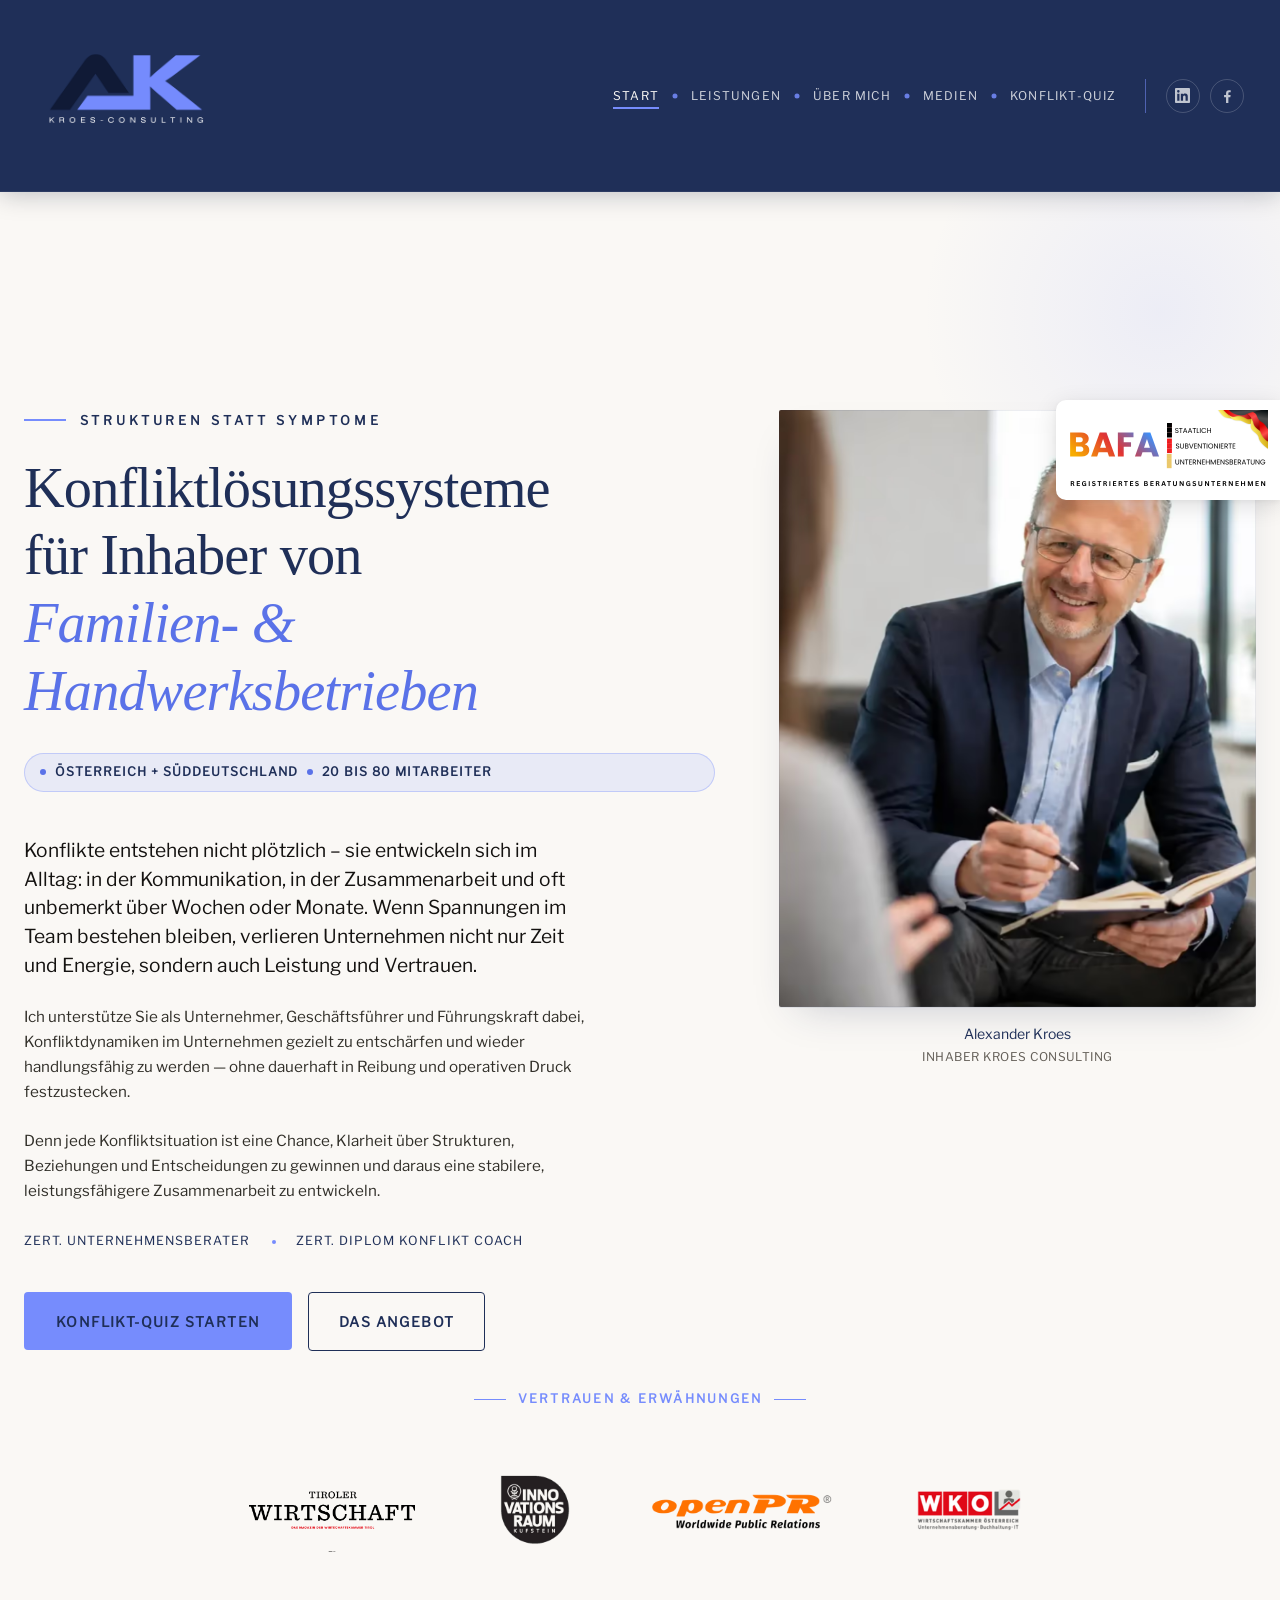
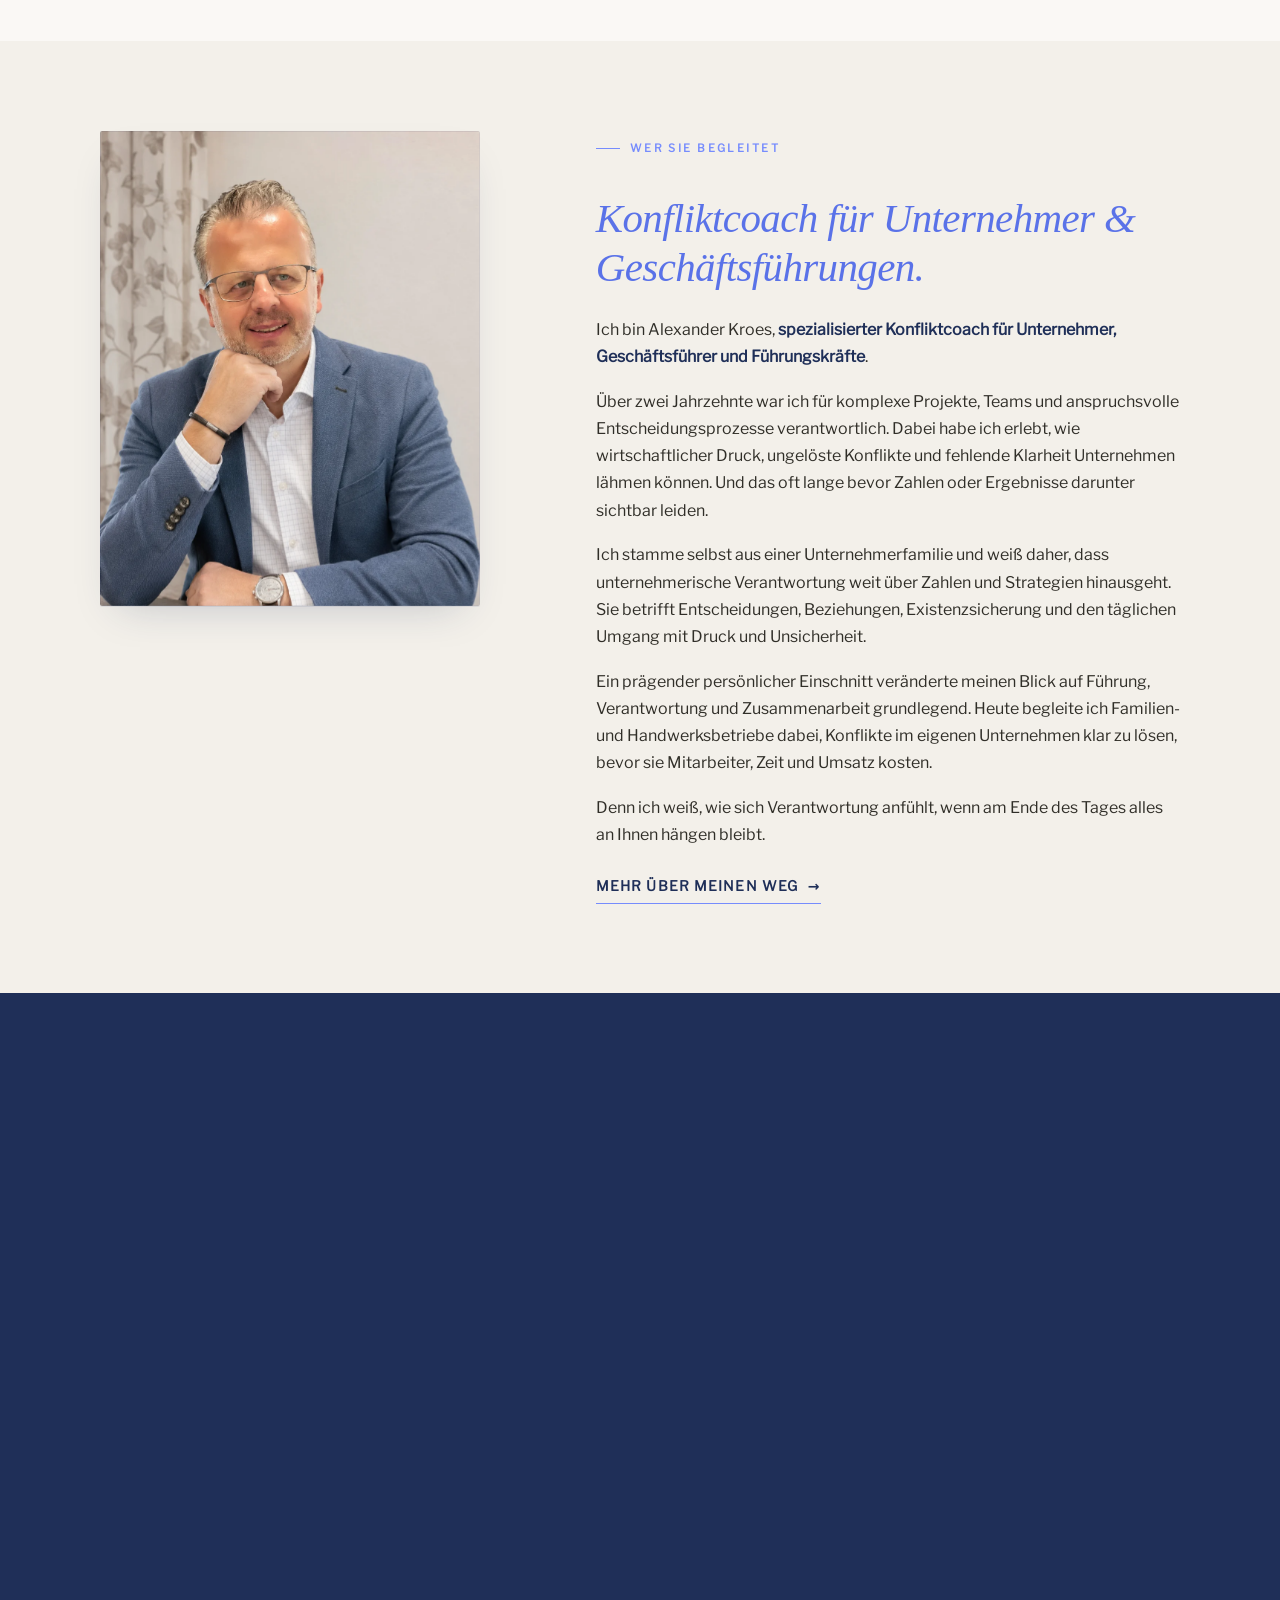
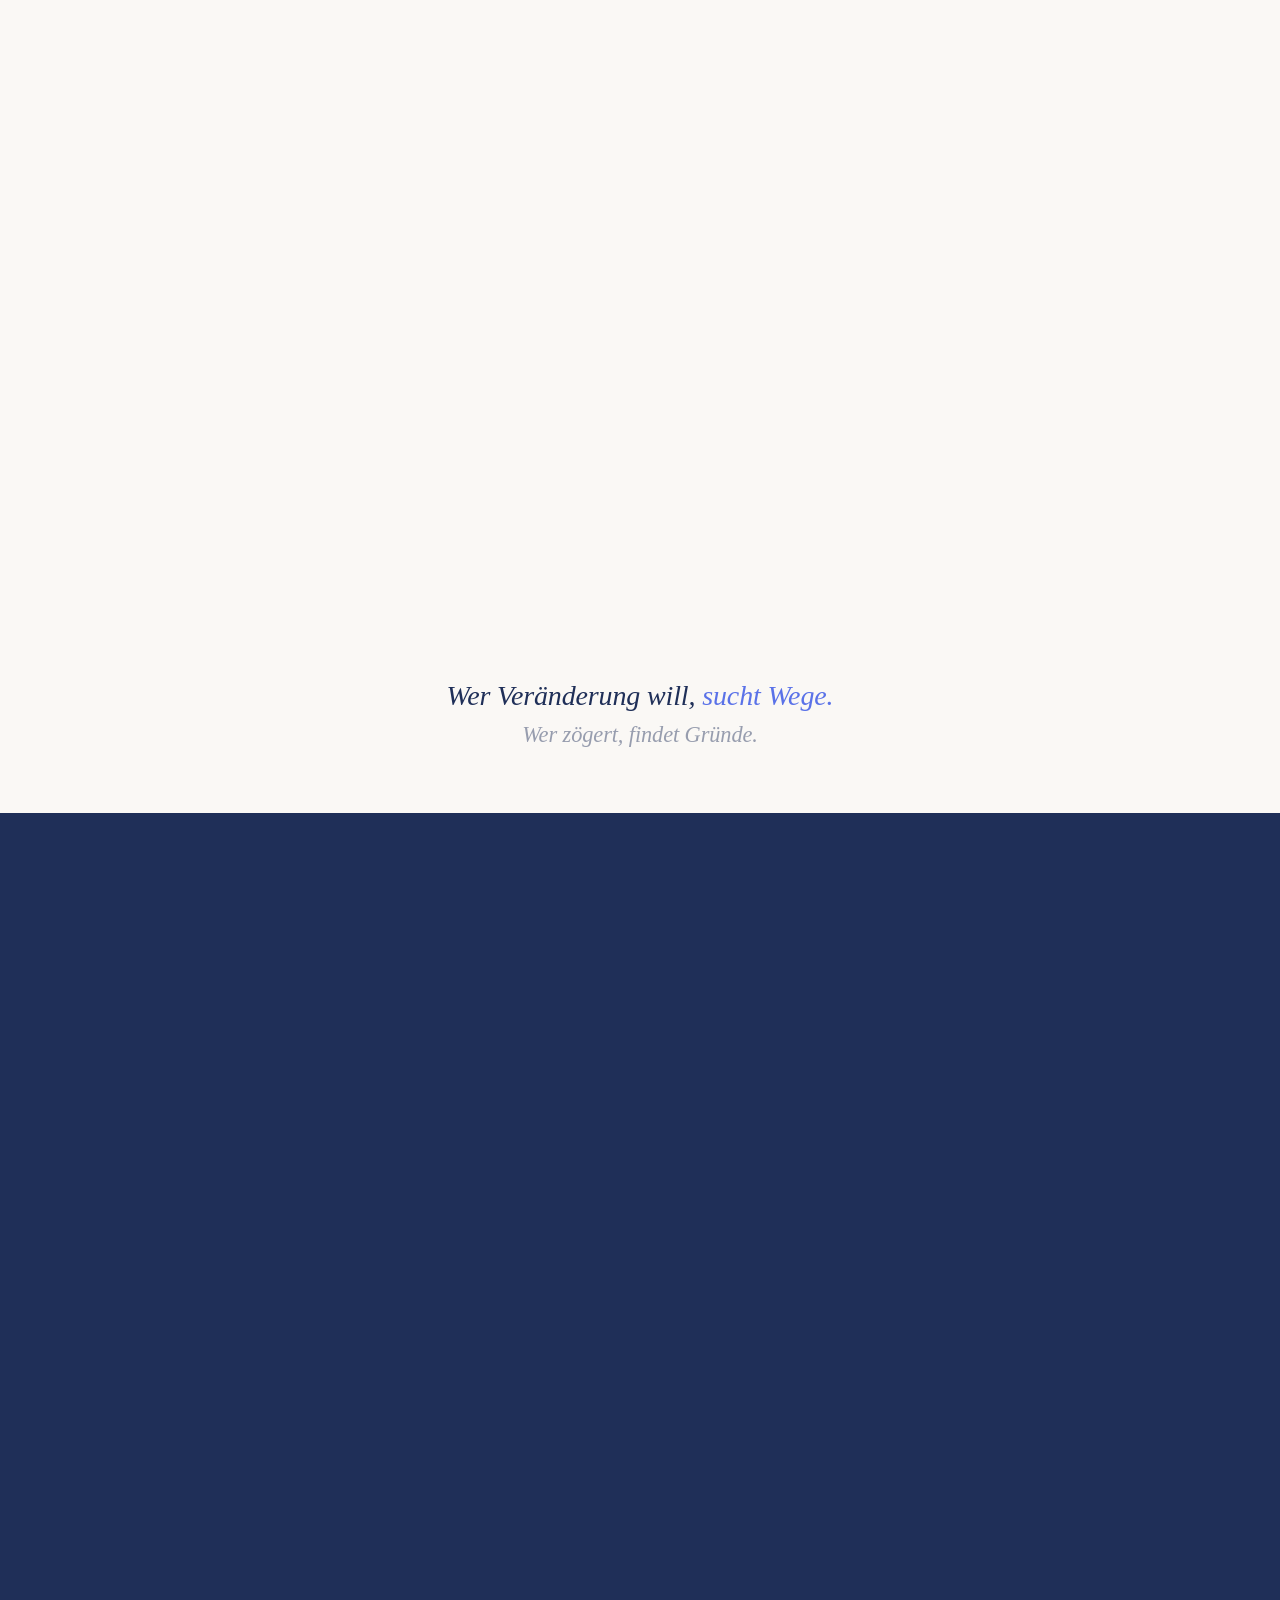
==== index.html @ a5eb5acf "BAFA-Siegel: neues Bild (200x80 Variante 1) ersetzt vorherige Version -- gleiche Abmessungen, daher " ====
<!DOCTYPE html>
<html lang="de-AT">
<head>
  <meta charset="UTF-8">
  <meta name="viewport" content="width=device-width, initial-scale=1.0">
  <title>Kroes Consulting – Konfliktcoaching für Handwerksbetriebe in AT + DE-Süd</title>
  <link rel="preconnect" href="https://static.cloudflareinsights.com" crossorigin>
  <link rel="icon" type="image/svg+xml" href="assets/img/favicon.svg">
  <meta name="description" content="Konflikte im Unternehmen lösen: Coaching für Inhaber von Handwerks- und Familienbetrieben in Österreich und Süddeutschland. Systematisch in 3 Monaten.">
  <!-- Hero-Bild vorab laden (Speed Index / LCP) -->
  <link rel="preload" as="image" href="assets/img/alexander-kroes-konfliktmanagement.avif" type="image/avif" fetchpriority="high">
  <!-- Body-Font vorab laden (verhindert Reflow bei swap) -->
  <link rel="preload" as="font" type="font/woff2" href="fonts/libre-franklin-400.woff2" crossorigin>
  <!-- Critical CSS inline (above-the-fold), Rest deferred -->
  <style>@font-face{font-family:'Libre Franklin';font-style:normal;font-weight:400;font-display:optional;src:url('fonts/libre-franklin-400.woff2') format('woff2')}:root{--navy:#1F2F58;--navy-hover:#273a6e;--navy-light:#2d4484;--navy-deep:#14203e;--navy-dark:#0b1530;--peri:#768CFD;--peri-hover:#8fa0fe;--peri-dark:#5a72e8;--peri-light:#b4c1fe;--warm-50:#faf8f5;--warm-100:#f3f0ea;--warm-200:#e8e3d8;--ink-900:#141210;--ink-800:#201e1a;--ink-700:#302e28;--ink-600:#484540;--ink-500:#645f58;--ink-400:#8a8680;--font-display:'Cormorant Garamond','Georgia',serif;--font-body:'Libre Franklin',system-ui,sans-serif;--w-max:1280px;--ease-out:cubic-bezier(0.16,1,0.3,1);--t-fast:140ms ease;--t-base:270ms ease;--topbar-h:0px}@media (max-width:768px){:root{--topbar-h:0px}}@media (max-width:540px){:root{--topbar-h:0px}}*,*::before,*::after{box-sizing:border-box;margin:0;padding:0}html{scroll-behavior:smooth;-webkit-text-size-adjust:100%;font-size:16px}body{font-family:var(--font-body);font-weight:400;color:var(--ink-700);background:var(--warm-50);line-height:1.65;overflow-x:hidden}img{max-width:100%;display:block;height:auto}a{color:inherit;text-decoration:none}ul{list-style:none}button{cursor:pointer;font-family:inherit;background:none;border:none}.container{width:100%;max-width:var(--w-max);margin-inline:auto;padding-inline:clamp(1.25rem,4vw,2rem)}.topbar{position:fixed;inset-block-start:0;inset-inline:0;z-index:301;height:var(--topbar-h);background:var(--navy-dark);color:rgba(255,255,255,0.72);font-family:var(--font-body);font-size:.78rem;font-weight:500;border-bottom:1px solid rgba(255,255,255,0.06)}.topbar-inner{display:flex;align-items:center;justify-content:space-between;height:100%;gap:1rem}.topbar-left,.topbar-right{display:flex;align-items:center;flex-wrap:nowrap}.topbar-left{gap:.4rem 1.5rem}.topbar-link{display:inline-flex;align-items:center;gap:.45rem;color:rgba(255,255,255,0.72);text-decoration:none;white-space:nowrap}.topbar-link svg{width:14px;height:14px;fill:none;stroke:currentColor;stroke-width:1.7;flex-shrink:0}.topbar-cta{display:inline-flex;align-items:center;gap:.45rem;color:var(--peri);text-decoration:none;font-weight:600;letter-spacing:.04em;white-space:nowrap}.topbar-cta svg{width:14px;height:14px;fill:none;stroke:currentColor;stroke-width:1.8;flex-shrink:0}@media (max-width:768px){.topbar{font-size:.72rem}.topbar-left{gap:.4rem 1rem}}@media (max-width:540px){.topbar-link--email{display:none}.topbar-link svg,.topbar-cta svg{width:13px;height:13px}}@media (max-width:380px){.topbar-cta-label{display:none}}.nav{position:relative;z-index:300;padding-block:1.1rem;background:var(--navy);border-bottom:1px solid rgba(255,255,255,0.06);box-shadow:0 2px 24px rgba(10,18,40,0.25)}.nav .nav-link{color:rgba(255,255,255,0.78)}.nav .nav-toggle span{background:var(--warm-50)}.nav-inner{display:flex;align-items:center;justify-content:space-between;gap:4rem}.nav-logo{margin-inline-end:2rem;display:flex;flex-direction:column;gap:.1rem;line-height:1.1}.nav-logo-img{display:block;height:auto}.nav-end{display:flex;align-items:center;gap:1.75rem}.nav-links{display:flex;align-items:center;gap:2rem}.nav-link{font-family:var(--font-body);font-size:.75rem;font-weight:500;letter-spacing:.1em;text-transform:uppercase;position:relative}.nav-link.active{color:var(--warm-50)}.nav-social{display:flex;align-items:center;gap:.65rem;padding-inline:.25rem;border-inline-start:1px solid rgba(255,255,255,0.12);padding-inline-start:1.25rem}.nav-social a{display:inline-flex;align-items:center;justify-content:center;width:34px;height:34px;border-radius:50%;color:rgba(255,255,255,0.72);border:1px solid rgba(255,255,255,0.18)}.nav-social svg{width:15px;height:15px;fill:currentColor}.nav-toggle{display:none;flex-direction:column;gap:5px;padding:.5rem;cursor:pointer}.nav-toggle span{display:block;width:22px;height:1.5px}@media (max-width:1024px){.nav-links,.nav-social{display:none}.nav-toggle{display:flex}.nav-end{gap:.75rem}}</style>
  <!-- Self-hosted Fonts via assets/css/style.css (DSGVO-konform) -->
  <link rel="preload" href="assets/css/style.min.css?v=21" as="style" onload="this.onload=null;this.rel='stylesheet'">
  <noscript><link rel="stylesheet" href="assets/css/style.min.css?v=21"></noscript>
  <style>
.nav-social{border-inline-start-color:rgba(118,140,253,0.55)}.lb-hero{background:var(--warm-50);padding:clamp(11rem,17vw,16rem) 0 clamp(.75rem,1.5vw,1.5rem);position:relative;overflow:hidden}.lb-hero::before{content:'';position:absolute;top:-120px;right:-120px;width:480px;height:480px;background:radial-gradient(circle,rgba(118,140,253,.1) 0,rgba(118,140,253,0) 70%);pointer-events:none}.lb-hero-grid{display:grid;grid-template-columns:1.45fr 1fr;gap:clamp(2rem,5vw,5rem);align-items:start;max-width:1280px;margin:0 auto;padding:0 1.5rem;position:relative}.lb-content{display:flex;flex-direction:column;gap:1.5rem}.lb-eyebrow{display:inline-flex;align-items:center;gap:.85rem;font-family:var(--font-body);font-size:clamp(.72rem, 1vw, .85rem);font-weight:600;letter-spacing:.3em;text-transform:uppercase;color:var(--navy)}.lb-eyebrow::before{content:'';width:42px;height:2px;background:var(--peri)}.lb-headline{font-family:var(--font-display);font-weight:400;font-size:clamp(2.1rem, 4.4vw, 3.8rem);line-height:1.2;letter-spacing:-.015em;color:var(--navy);margin:0}.lb-headline>span{display:block}.lb-target-pill{display:inline-flex;align-items:center;gap:.55rem;margin:.25rem 0 1.25rem;padding:.5rem .95rem;background:rgba(118,140,253,.13);border:1px solid rgba(118,140,253,.34);border-radius:999px;font-family:var(--font-body);font-size:.78rem;font-weight:600;letter-spacing:.08em;text-transform:uppercase;color:var(--navy)}.lb-target-pill-dot{width:6px;height:6px;border-radius:50%;background:var(--peri-dark);flex-shrink:0}.lb-headline .lb-accent{color:var(--peri-dark);font-style:italic;font-weight:400;position:relative;display:inline-block}.lb-headline .lb-accent::after{content:'';position:absolute;left:0;right:0;bottom:.05em;height:.18em;background:rgba(118,140,253,.28);z-index:-1}.lb-sub{font-family:var(--font-body);font-size:clamp(1.05rem, 1.5vw, 1.3rem);font-weight:400;color:var(--ink-900);margin:0;line-height:1.5;max-width:560px}.lb-lede{font-family:var(--font-body);font-size:clamp(.95rem, 1.05vw, 1.05rem);font-weight:400;color:var(--ink-700,rgba(20,18,16,.78));margin:0;line-height:1.65;max-width:560px}.lb-creds{display:flex;flex-wrap:wrap;gap:.5rem 1.4rem;margin-top:.25rem;font-family:var(--font-body);font-size:.78rem;font-weight:500;color:var(--navy);letter-spacing:.08em;text-transform:uppercase}.lb-creds span{display:inline-flex;align-items:center;gap:.6rem}.lb-creds span+span::before{content:'';width:4px;height:4px;border-radius:50%;background:var(--peri);margin-right:.6rem}.lb-cta-row{display:flex;gap:1rem;flex-wrap:wrap;margin-top:1rem;align-items:center}.lb-btn-primary{background:var(--peri);color:var(--navy);font-family:var(--font-body);font-size:.875rem;font-weight:700;letter-spacing:.1em;text-transform:uppercase;padding:1.1rem 2rem;text-decoration:none;transition:all .2s;display:inline-block;border-radius:4px}.lb-btn-primary:hover{background:#5e76ec;transform:translateY(-2px);box-shadow:0 14px 32px rgba(118,140,253,.35)}.lb-btn-ghost{color:var(--navy);padding:1.05rem 1.85rem;border:1.5px solid var(--navy);font-family:var(--font-body);font-size:.875rem;font-weight:600;letter-spacing:.1em;text-transform:uppercase;text-decoration:none;transition:all .2s;border-radius:4px}.lb-btn-ghost:hover{background:var(--navy);color:#fff}.lb-badge{display:inline-flex;align-items:center;gap:.55rem;font-family:var(--font-body);font-size:.85rem;font-weight:500;color:var(--ink-900);letter-spacing:.01em}.lb-badge strong{font-weight:700;color:var(--navy)}.lb-certs{display:flex;align-items:center;justify-content:flex-start;flex-wrap:wrap;gap:1.75rem;margin-top:1.5rem;padding-top:1.5rem;border-top:1px solid rgba(31,47,88,.12)}.lb-certs img{height:72px;width:auto;object-fit:contain;display:block}.lb-portrait{position:relative;display:flex;flex-direction:column;align-items:center;gap:1rem;width:100%;margin-top:0}.lb-portrait-frame{position:relative;width:100%;max-width:504px;aspect-ratio:504/631;background:var(--warm-100);overflow:hidden;border-radius:2px;box-shadow:0 1px 0 rgba(31,47,88,.08),0 18px 40px -20px rgba(31,47,88,.25);transform:translateZ(0);transition:box-shadow .5s cubic-bezier(.22, 1, .36, 1),transform .5s cubic-bezier(.22, 1, .36, 1);cursor:pointer}.lb-portrait-frame::after{content:"";position:absolute;inset:0;border:1px solid rgba(31,47,88,.08);pointer-events:none;transition:border-color .5s cubic-bezier(.22, 1, .36, 1),inset .5s cubic-bezier(.22, 1, .36, 1)}.lb-portrait-frame img{width:100%;height:100%;object-fit:cover;object-position:center top;display:block;transition:transform .7s cubic-bezier(.22, 1, .36, 1),filter .5s cubic-bezier(.22, 1, .36, 1);will-change:transform}.lb-portrait-frame:hover{transform:translateY(-4px);box-shadow:0 1px 0 rgba(31,47,88,.1),0 28px 55px -22px rgba(31,47,88,.4)}.lb-portrait-frame:hover img{transform:scale(1.04);filter:saturate(1.08) contrast(1.02)}.lb-portrait-frame:hover::after{border-color:rgba(118,140,253,.55);inset:6px}@media (prefers-reduced-motion:reduce){.lb-portrait-frame,.lb-portrait-frame img,.lb-portrait-frame::after{transition:none}.lb-portrait-frame:hover{transform:none}.lb-portrait-frame:hover img{transform:none;filter:none}}.lb-portrait-cap{font-family:var(--font-body);font-size:.875rem;font-weight:500;color:var(--navy);text-align:center;line-height:1.5;margin:0}.lb-portrait-cap span{display:block;font-weight:400;font-size:.75rem;color:var(--ink-500,rgba(20,18,16,.55));letter-spacing:.04em;text-transform:uppercase;margin-top:.25rem}@media (max-width:960px){.lb-hero-grid{grid-template-columns:1fr;gap:2.5rem}.lb-portrait{order:2;margin-top:0}.lb-content{order:1}.lb-portrait-frame{max-width:340px}}@media (max-width:640px){.lb-headline{font-size:clamp(1.85rem, 6.8vw, 2.6rem)}.lb-creds{font-size:.7rem;gap:.4rem 1rem}.lb-press{flex-direction:column;align-items:flex-start;gap:.8rem}.lb-cta-row{flex-direction:column;align-items:stretch}.lb-cta-row a{text-align:center}}.v1-press{background:var(--warm-50);padding:clamp(.75rem,1.5vw,1.5rem) 0 clamp(2.5rem,5vw,4rem);border-bottom:1px solid rgba(31,47,88,.06)}.v1-press-tag{display:flex;align-items:center;justify-content:center;gap:.7rem;font-family:var(--font-body);font-size:.78rem;font-weight:600;letter-spacing:.18em;text-transform:uppercase;color:var(--peri);margin-bottom:clamp(1.5rem,3vw,2.2rem)}.v1-press-tag::after,.v1-press-tag::before{content:'';width:32px;height:1px;background:var(--peri)}.v1-press-grid{display:flex;flex-wrap:wrap;align-items:center;justify-content:center;gap:clamp(2rem,6vw,4.5rem)}.v1-press-grid img{max-height:90px;width:auto;max-width:280px;object-fit:contain;transition:transform .3s ease}.v1-press-grid img[src*=wko]{max-height:130px;max-width:220px}.v1-press-grid img:hover{transform:scale(1.08)}@media (max-width:768px){.v1-press-grid{gap:2rem}.v1-press-grid img{max-height:64px;max-width:180px}.v1-press-grid img[src*=wko]{max-height:92px;max-width:150px}}.v1-bento{content-visibility:auto;contain-intrinsic-size:0 1100px}.v1-bars{content-visibility:auto;contain-intrinsic-size:0 700px}.v1-scenarios{content-visibility:auto;contain-intrinsic-size:0 1100px}.v1-receipt-wrap{content-visibility:auto;contain-intrinsic-size:0 700px}.v1-offer{content-visibility:auto;contain-intrinsic-size:0 900px}.v1-quiz-cta{content-visibility:auto;contain-intrinsic-size:0 750px}.v1-testimonials{content-visibility:auto;contain-intrinsic-size:0 800px}.v1-trust{content-visibility:auto;contain-intrinsic-size:0 800px}.v1-faq{content-visibility:auto;contain-intrinsic-size:0 950px}.v1-insurance{content-visibility:auto;contain-intrinsic-size:0 350px}.footer{content-visibility:auto;contain-intrinsic-size:0 600px}.v1-bio{background:var(--warm-100);padding:clamp(4rem,7vw,6rem) 0}.v1-bio-grid{display:grid;grid-template-columns:0.85fr 1.15fr;gap:clamp(2rem,5vw,4.5rem);align-items:start;max-width:1080px;margin:0 auto}.v1-bio-photo{width:100%;display:flex;justify-content:flex-start}.v1-bio-frame{position:relative;width:100%;max-width:380px;aspect-ratio:4/5;background:var(--warm-50);border-radius:2px;overflow:hidden;box-shadow:0 1px 0 rgba(31,47,88,.08),0 18px 40px -20px rgba(31,47,88,.25);transform:translateZ(0);transition:box-shadow .5s cubic-bezier(.22,1,.36,1),transform .5s cubic-bezier(.22,1,.36,1);cursor:pointer}.v1-bio-frame::after{content:"";position:absolute;inset:0;border:1px solid rgba(31,47,88,.08);pointer-events:none;transition:border-color .5s cubic-bezier(.22,1,.36,1),inset .5s cubic-bezier(.22,1,.36,1)}.v1-bio-frame img{width:100%;height:100%;object-fit:cover;object-position:center top;display:block;transition:transform .7s cubic-bezier(.22,1,.36,1),filter .5s cubic-bezier(.22,1,.36,1);will-change:transform}.v1-bio-frame:hover{transform:translateY(-4px);box-shadow:0 1px 0 rgba(31,47,88,.1),0 28px 55px -22px rgba(31,47,88,.4)}.v1-bio-frame:hover img{transform:scale(1.04);filter:saturate(1.08) contrast(1.02)}.v1-bio-frame:hover::after{border-color:rgba(118,140,253,.55);inset:6px}.v1-bio-h2{font-family:var(--font-display);font-weight:400;font-size:clamp(1.75rem,3.2vw,2.6rem);line-height:1.2;letter-spacing:-.015em;color:var(--navy);margin:1rem 0 1.5rem}.v1-bio-h2 em{font-style:italic;color:var(--peri-dark,#5a72e8)}.v1-bio-text p{font-family:var(--font-body);font-size:clamp(1rem,1.2vw,1.1rem);line-height:1.7;color:var(--ink-700);margin:0 0 1.1rem;max-width:60ch}.v1-bio-text p strong{color:var(--navy);font-weight:600}.v1-bio-link{display:inline-flex;align-items:center;gap:.6rem;margin-top:.5rem;font-family:var(--font-body);font-size:.875rem;font-weight:600;letter-spacing:.08em;text-transform:uppercase;color:var(--navy);text-decoration:none;border-bottom:1.5px solid var(--peri);padding-bottom:.35rem;transition:color .2s ease,border-color .2s ease}.v1-bio-link span{transition:transform .2s ease}.v1-bio-link:hover{color:var(--peri-dark,#5a72e8);border-color:var(--peri-dark,#5a72e8)}.v1-bio-link:hover span{transform:translateX(4px)}@media (max-width:900px){.v1-bio-grid{grid-template-columns:1fr;gap:2rem}.v1-bio-photo{justify-content:center}.v1-bio-frame{max-width:300px}.v1-bio-h2{margin-top:0;text-align:center}.v1-bio-text .section-tag-v2{justify-content:center}.v1-bio-text p{margin-left:auto;margin-right:auto}.v1-bio-link{margin-left:auto;margin-right:auto;display:flex;width:fit-content}}@media (max-width:600px){.v1-bio{padding:clamp(2.5rem,6vw,4rem) 0}.v1-bio-frame{max-width:240px}.v1-bio-h2{font-size:clamp(1.55rem,6vw,2rem)}}@media (prefers-reduced-motion:reduce){.v1-bio-frame,.v1-bio-frame img,.v1-bio-frame::after,.v1-bio-link,.v1-bio-link span{transition:none}.v1-bio-frame:hover{transform:none}.v1-bio-frame:hover img{transform:none;filter:none}.v1-bio-link:hover span{transform:none}}  </style>
</head>
<body>

  <nav class="nav" id="nav" aria-label="Hauptnavigation">
    <div class="container nav-inner">
      <a href="index.html" class="nav-logo nav-logo-mark"><img src="assets/img/logo.png" alt="Kroes Consulting" class="nav-logo-img" width="800" height="600" decoding="async"></a>
      <div class="nav-end">
        <ul class="nav-links" role="list">
          <li><a href="index.html" class="nav-link active">Start</a></li>
          <li><a href="leistungen.html" class="nav-link">Leistungen</a></li>
          <li><a href="ueber-uns.html" class="nav-link">Über mich</a></li>
          <li><a href="medien.html" class="nav-link">Medien</a></li>
          <li><a href="quiz.html" class="nav-link">Konflikt-Quiz</a></li>
        </ul>

        <div class="nav-social" aria-label="Social Media">
          <a href="https://www.linkedin.com/in/kroesconsulting/" target="_blank" rel="noopener" aria-label="Kroes Consulting auf LinkedIn">
            <svg viewBox="0 0 24 24" aria-hidden="true"><path d="M20.45 20.45h-3.56v-5.57c0-1.33-.03-3.04-1.85-3.04-1.86 0-2.14 1.45-2.14 2.95v5.66H9.34V9h3.42v1.56h.05c.48-.9 1.64-1.85 3.37-1.85 3.6 0 4.27 2.37 4.27 5.45v6.29zM5.34 7.43a2.07 2.07 0 1 1 0-4.14 2.07 2.07 0 0 1 0 4.14zM7.12 20.45H3.56V9h3.56v11.45zM22.22 0H1.77C.79 0 0 .77 0 1.72v20.56C0 23.23.79 24 1.77 24h20.45c.98 0 1.78-.77 1.78-1.72V1.72C24 .77 23.2 0 22.22 0z"/></svg>
          </a>
          <a href="https://www.facebook.com/kroesconsulting/" target="_blank" rel="noopener" aria-label="Kroes Consulting auf Facebook">
            <svg viewBox="0 0 24 24" aria-hidden="true"><path d="M13.4 23.91v-9.29h3.12l.47-3.62H13.4V8.69c0-1.05.29-1.76 1.79-1.76h1.91V3.69c-.33-.04-1.47-.14-2.79-.14-2.76 0-4.65 1.69-4.65 4.78V11H6.54v3.62h3.11v9.29h3.76z"/></svg>
          </a>
        </div>
      </div>
      <button class="nav-toggle" id="navToggle" aria-label="Menü öffnen" aria-expanded="false"><span></span><span></span><span></span></button>
    </div>
  </nav>

  <!-- Mobile Menü -->
  <div class="mobile-menu" id="mobileMenu" aria-hidden="true" role="dialog" aria-label="Mobilnavigation">
    <a href="index.html">Start</a>
    <a href="leistungen.html">Leistungen</a>
    <a href="ueber-uns.html">Über mich</a>
    <a href="medien.html">Medien</a>
    <a href="quiz.html">Konflikt-Quiz</a>
    <a href="kontakt.html" class="accent">Kontakt</a>
    <div class="mobile-menu-social" aria-label="Social Media">
      <a href="https://www.linkedin.com/in/kroesconsulting/" target="_blank" rel="noopener" aria-label="LinkedIn">
        <svg viewBox="0 0 24 24" aria-hidden="true"><path d="M20.45 20.45h-3.56v-5.57c0-1.33-.03-3.04-1.85-3.04-1.86 0-2.14 1.45-2.14 2.95v5.66H9.34V9h3.42v1.56h.05c.48-.9 1.64-1.85 3.37-1.85 3.6 0 4.27 2.37 4.27 5.45v6.29zM5.34 7.43a2.07 2.07 0 1 1 0-4.14 2.07 2.07 0 0 1 0 4.14zM7.12 20.45H3.56V9h3.56v11.45zM22.22 0H1.77C.79 0 0 .77 0 1.72v20.56C0 23.23.79 24 1.77 24h20.45c.98 0 1.78-.77 1.78-1.72V1.72C24 .77 23.2 0 22.22 0z"/></svg>
      </a>
      <a href="https://www.facebook.com/kroesconsulting/" target="_blank" rel="noopener" aria-label="Facebook">
        <svg viewBox="0 0 24 24" aria-hidden="true"><path d="M13.4 23.91v-9.29h3.12l.47-3.62H13.4V8.69c0-1.05.29-1.76 1.79-1.76h1.91V3.69c-.33-.04-1.47-.14-2.79-.14-2.76 0-4.65 1.69-4.65 4.78V11H6.54v3.62h3.11v9.29h3.76z"/></svg>
      </a>
    </div>
    <p class="mobile-menu-footer">Kroes Consulting · Tirol · Österreich</p>
  </div>

  <main>

    <!-- HERO: Editorial-Style -->
    <section class="lb-hero">
      <div class="lb-hero-grid">
        <!-- LEFT: Content -->
        <div class="lb-content">
          <div class="lb-eyebrow">Strukturen statt Symptome</div>
          <h1 class="lb-headline">
            <span class="lb-row1">Konfliktlösungssysteme</span>
            <span class="lb-row2">für Inhaber von</span>
            <span class="lb-row3"><span class="lb-accent">Familien- &amp; Handwerksbetrieben</span></span>
          </h1>
          <div class="lb-target-pill">
            <span class="lb-target-pill-dot" aria-hidden="true"></span><span>Österreich + Süddeutschland</span><span class="lb-target-pill-dot" aria-hidden="true"></span><span>20 bis 80 Mitarbeiter</span>
          </div>
          <p class="lb-sub">Konflikte entstehen nicht plötzlich – sie entwickeln sich im Alltag: in der Kommunikation, in der Zusammenarbeit und oft unbemerkt über Wochen oder Monate. Wenn Spannungen im Team bestehen bleiben, verlieren Unternehmen nicht nur Zeit und Energie, sondern auch Leistung und Vertrauen.</p>
          <p class="lb-lede">Ich unterstütze Sie als Unternehmer, Geschäftsführer und Führungskraft dabei, Konfliktdynamiken im Unternehmen gezielt zu entschärfen und wieder handlungsfähig zu werden — ohne dauerhaft in Reibung und operativen Druck festzustecken.</p>
          <p class="lb-lede">Denn jede Konfliktsituation ist eine Chance, Klarheit über Strukturen, Beziehungen und Entscheidungen zu gewinnen und daraus eine stabilere, leistungsfähigere Zusammenarbeit zu entwickeln.</p>
          <div class="lb-creds">
            <span>Zert. Unternehmensberater</span>
            <span>Zert. Diplom Konflikt Coach</span>
          </div>
          <div class="lb-cta-row">
            <a href="quiz.html" class="lb-btn-primary">Konflikt-Quiz starten</a>
            <a href="#angebot" class="lb-btn-ghost">Das Angebot</a>
          </div>
        </div>
        <!-- RIGHT: Portrait -->
        <div class="lb-portrait">
          <div class="lb-portrait-frame">
            <picture>
              <source srcset="assets/img/alexander-kroes-konfliktmanagement.avif" type="image/avif">
              <img src="assets/img/alexander-kroes-konfliktmanagement.webp" alt="Alexander Kroes — Kroes Consulting" loading="eager" fetchpriority="high" decoding="async" width="1080" height="864">
            </picture>
          </div>
          <p class="lb-portrait-cap">Alexander Kroes<br><span>Inhaber Kroes Consulting</span></p>
        </div>
      </div>
    </section>

    <!-- VERTRAUEN & ERWÄHNUNGEN — Press-Logos -->
    <section class="v1-press" aria-label="Vertrauen &amp; Erwähnungen">
      <div class="container">
        <div class="v1-press-tag">Vertrauen &amp; Erwähnungen</div>
        <div class="v1-press-grid">
          <img src="assets/img/tiroler%20wirtschaftswoche.png" alt="Tiroler Wirtschaftswoche" loading="lazy" width="1200" height="630" decoding="async">
          <img src="assets/img/Innovationsraum.webp" alt="Innovationsraum" loading="lazy" width="500" height="500" decoding="async">
          <img src="assets/img/openpr.png" alt="openPR" loading="lazy" width="1024" height="512" decoding="async">
          <img src="assets/img/wko.png" alt="WKO – Wirtschaftskammer Österreich" loading="lazy" width="180" height="180" decoding="async">
        </div>
      </div>
    </section>

    <!-- BENTO TYPISCHE KONFLIKTE -->
    <section class="v1-bento" id="problem">
      <div class="container">
        <div class="v1-bento-head">
          <div class="section-tag-v2"><span class="section-tag-v2-line"></span>Typische Konflikte</div>
          <h2 class="v1-bento-h2">Sechs typische <em>Mitarbeiterkonflikte</em> — täglich, teuer, lösbar.</h2>
        </div>
        <div class="v1-bento-grid">
          <div class="v1-bento-card big">
            <div class="v1-bento-num">01</div>
            <div>
              <h3>Probleme zwischen Chef und Mitarbeiter</h3>
              <p>Der häufigste Konflikt — und der teuerste. Ungeklärte Erwartungen, fehlende Anerkennung, harte Töne. Folge: stille Kündigung, Quiet Quitting, Fluktuation.</p>
            </div>
          </div>
          <div class="v1-bento-card peri">
            <div class="v1-bento-num">02</div>
            <div>
              <h3>Generationenkonflikte im Betrieb</h3>
              <p>Alter Meister, junge Lehrlinge.</p>
            </div>
          </div>
          <div class="v1-bento-card">
            <div class="v1-bento-num">03</div>
            <div>
              <h3>Probleme zwischen Mitarbeitern</h3>
              <p>Wer entscheidet was?</p>
            </div>
          </div>
          <div class="v1-bento-card">
            <div class="v1-bento-num">04</div>
            <div>
              <h3>Mitarbeiter reden nicht miteinander</h3>
              <p>Halbe Sätze, ganze Schäden.</p>
            </div>
          </div>
          <div class="v1-bento-card">
            <div class="v1-bento-num">05</div>
            <div>
              <h3>Schlechte Stimmung im Betrieb</h3>
              <p>Tempo vs. Qualität.</p>
            </div>
          </div>
          <div class="v1-bento-card peri">
            <div class="v1-bento-num">06</div>
            <div>
              <h3>Teamprobleme im Familienbetrieb</h3>
              <p>Nachfolge & Geschwister.</p>
            </div>
          </div>
        </div>
      </div>
    </section>

    <!-- BAR CHART REALE AUSWIRKUNGEN -->
    <section class="v1-bars">
      <div class="container">
        <div class="v1-bars-grid">
          <div class="v1-bars-list">
            <div class="v1-bar" style="--w: 40%">
              <div class="v1-bar-row">
                <div class="v1-bar-label">Führungszeit für Konflikte</div>
                <div class="v1-bar-track"><div class="v1-bar-fill"></div></div>
                <div class="v1-bar-val">30–50 %</div>
              </div>
              <div class="v1-bar-src">KPMG-Konfliktkostenstudie: Führungskräfte verbringen 30–50 % ihrer Arbeitszeit mit Konfliktbearbeitung statt Wertschöpfung.</div>
            </div>
            <div class="v1-bar" style="--w: 5%">
              <div class="v1-bar-row">
                <div class="v1-bar-label">Verlorene Arbeitszeit pro MA</div>
                <div class="v1-bar-track"><div class="v1-bar-fill"></div></div>
                <div class="v1-bar-val">2,1 Std/Wo</div>
              </div>
              <div class="v1-bar-src">CPP Global Human Capital Report: Mitarbeiter verlieren im Schnitt 2,1 Stunden pro Woche durch Konflikte am Arbeitsplatz.</div>
            </div>
            <div class="v1-bar" style="--w: 18%">
              <div class="v1-bar-row">
                <div class="v1-bar-label">Innerlich gekündigte MA</div>
                <div class="v1-bar-track"><div class="v1-bar-fill"></div></div>
                <div class="v1-bar-val">18 %</div>
              </div>
              <div class="v1-bar-src">Gallup Engagement Index Deutschland: rund 18 % der Mitarbeiter haben innerlich gekündigt — keine Eigeninitiative, keine Verantwortung.</div>
            </div>
            <div class="v1-bar" style="--w: 70%">
              <div class="v1-bar-row">
                <div class="v1-bar-label">Engagement hängt an Führung</div>
                <div class="v1-bar-track"><div class="v1-bar-fill"></div></div>
                <div class="v1-bar-val">70 %</div>
              </div>
              <div class="v1-bar-src">Gallup „It's the Manager": 70 % der Varianz in Mitarbeiter-Engagement gehen direkt auf die Führungskraft zurück.</div>
            </div>
            <div class="v1-bar" style="--w: 37%">
              <div class="v1-bar-row">
                <div class="v1-bar-label">Verlorene Meeting-Zeit</div>
                <div class="v1-bar-track"><div class="v1-bar-fill"></div></div>
                <div class="v1-bar-val">37 %</div>
              </div>
              <div class="v1-bar-src">Doodle State of Meetings Report: 37 % der Meeting-Zeit gehen für unnötige oder schlecht vorbereitete Termine verloren.</div>
            </div>
          </div>
          <div class="v1-bars-text">
            <div class="section-tag-v2"><span class="section-tag-v2-line"></span>Reale Auswirkungen</div>
            <h2 class="v1-bars-h2">Was <em>Mitarbeiterkonflikte</em> Ihr Unternehmen wirklich kosten.</h2>
            <p class="v1-bars-sub">Konflikte kosten Geld. Täglich. Nicht direkt sichtbar — aber messbar in Produktivitätsverlust, Reibungen im Team, Fluktuation und Fehlentscheidungen auf Führungsebene. Diese Kosten tauchen in keiner klassischen Auswertung auf — bis sie im Jahresabschluss sichtbar werden, ohne dass jemand die Ursache benennen kann.</p>
          </div>
        </div>
      </div>
    </section>

    <!-- RECEIPT EXAMPLE -->
    <!-- DREI BETRIEBSGRÖSSEN — STATISCHE SZENARIEN-RECHNUNG -->
    <section class="v1-scenarios" id="szenarien">
      <div class="container">
        <div class="v1-scenarios-head">
          <div class="section-tag-v2"><span class="section-tag-v2-line"></span>Was Konflikte wirklich kosten</div>
          <h2 class="v1-scenarios-h2">Drei Betriebe.<br>Drei reale Konfliktszenarien.<br><em>Konkrete Zahlen.</em></h2>
          <p class="v1-scenarios-sub">Konservativ kalkuliert auf Basis öffentlich zugänglicher Studien — keine Schätzwerte aus dem Marketing-Lehrbuch. Jede Position ist quellenbelegt; die vollständigen Belege finden Sie unter den Karten.</p>
        </div>

        <div class="v1-scenarios-grid">
          <!-- Szenario 1: Kleinbetrieb -->
          <article class="v1-scen-card">
            <div class="v1-scen-tag">Szenario · Klein</div>
            <div class="v1-scen-size">20</div>
            <div class="v1-scen-size-sub">Mitarbeiter · Handwerksbetrieb</div>
            <p class="v1-scen-context">Ungelöster Konflikt zwischen Projektleiter und zwei langgedienten Gesellen. Zieht sich seit Monaten — niemand spricht es offen an, alle merken es.</p>
            <div class="v1-scen-row"><span>Produktivitätsverlust (6 MA)</span><span>39.600 €</span></div>
            <div class="v1-scen-row"><span>Erhöhte Krankenstände</span><span>7.800 €</span></div>
            <div class="v1-scen-row"><span>Führungszeit Inhaber</span><span>21.000 €</span></div>
            <div class="v1-scen-total"><span>Pro Jahr</span><span>≈ 68.400 €</span></div>
          </article>

          <!-- Szenario 2: Mittelbetrieb -->
          <article class="v1-scen-card featured">
            <div class="v1-scen-tag">Szenario · Mittel</div>
            <div class="v1-scen-size">60</div>
            <div class="v1-scen-size-sub">Mitarbeiter · KMU</div>
            <p class="v1-scen-context">Eskalierter Teamkonflikt zwischen zwei Bereichen. Erste Kündigung steht im Raum, das Klima kippt — der Inhaber greift täglich ein.</p>
            <div class="v1-scen-row"><span>Produktivitätsverlust (18 MA)</span><span>118.800 €</span></div>
            <div class="v1-scen-row"><span>Erhöhte Krankenstände</span><span>23.400 €</span></div>
            <div class="v1-scen-row"><span>Führungszeit-Bindung</span><span>33.500 €</span></div>
            <div class="v1-scen-row"><span>1 Fluktuation (inkl. Recruiting &amp; Einarbeitung)</span><span>13.700 €</span></div>
            <div class="v1-scen-total"><span>Pro Jahr</span><span>≈ 189.400 €</span></div>
          </article>

          <!-- Szenario 3: Größerer Betrieb -->
          <article class="v1-scen-card">
            <div class="v1-scen-tag">Szenario · Größer</div>
            <div class="v1-scen-size">80</div>
            <div class="v1-scen-size-sub">Mitarbeiter · Mittelständisches Handwerk</div>
            <p class="v1-scen-context">Führungskonflikt zwischen Geschäftsführung und zwei Bereichsleitern. Fachkräfte verlassen den Betrieb — nicht wegen des Geldes.</p>
            <div class="v1-scen-row"><span>Produktivitätsverlust (24 MA)</span><span>171.600 €</span></div>
            <div class="v1-scen-row"><span>Erhöhte Krankenstände</span><span>36.000 €</span></div>
            <div class="v1-scen-row"><span>Führungszeit (2 FK)</span><span>56.000 €</span></div>
            <div class="v1-scen-row"><span>2 Fluktuationen (inkl. Recruiting &amp; Einarbeitung)</span><span>27.400 €</span></div>
            <div class="v1-scen-total"><span>Pro Jahr</span><span>≈ 291.000 €</span></div>
          </article>
        </div>

        <div class="v1-scen-sources">
          <h3>Quellen &amp; Berechnungsgrundlage</h3>
          <ul>
            <li><strong>KPMG-Konfliktkostenstudie (2009/2012):</strong> Führungskräfte verbringen 30–50 % ihrer Arbeitszeit mit Konfliktbearbeitung; bei betroffenen Mitarbeitern führen ungelöste Konflikte zu 10–15 % Produktivitätsverlust.</li>
            <li><strong>Gallup Engagement Index Deutschland (2023):</strong> 18 % der Beschäftigten haben innerlich gekündigt; geschätzter Produktivitätsverlust ca. 14 % je betroffener Person.</li>
            <li><strong>Fehlzeiten-Report (WIdO / AOK) &amp; ÖGK-Fehlzeitenbericht:</strong> Konfliktbedingte psychische Belastungen erhöhen die Krankenstandstage signifikant — im Schnitt 5–8 zusätzliche Ausfalltage pro betroffenem Mitarbeiter und Jahr; Tageskosten Krankenstand AT/DE laut WIFO/IW Köln ca. 250–300 €.</li>
            <li><strong>Deloitte Österreich (2019), Fluktuationskostenstudie:</strong> durchschnittliche Vollkosten pro verlorener Stelle 14.900 € (Gesamtdurchschnitt), <strong>13.705 € in Unternehmen mit weniger als 100 Mitarbeitern</strong> — inkl. Recruiting, Onboarding und Übergangsverlust. Bei Führungspositionen typischerweise höher.</li>
            <li><strong>Gehaltsbasis (Annahme):</strong> Durchschnitts-Bruttogehalt KMU/Handwerk Österreich 55.000 € p.a. inkl. Lohnnebenkosten; Führungskräfte 75–80.000 € p.a.</li>
          </ul>
          <p class="v1-scen-disclaimer">Konservativ kalkuliert auf Basis der unteren Bandbreite der zitierten Studien. In der Praxis liegen die tatsächlichen Kosten häufig höher — etwa durch Projektverzug, Pönalen, Imageverlust, Kettenreaktionen im Team oder den Verlust qualifizierter Fachkräfte (deren Nachbesetzung deutlich über dem Deloitte-Durchschnitt liegen kann). Die Zahlen oben sind belastbar, aber kein Pauschalwert: Jeder Betrieb ist anders. Eine konkrete Analyse für Ihren Betrieb ist Teil der kostenfreien Konfliktkosten-Analyse.</p>
        </div>
      </div>
    </section>

    <!-- MINI-BIO: Wer Sie begleitet -->
    <section class="v1-bio" id="bio" aria-labelledby="bioHeading">
      <div class="container">
        <div class="v1-bio-grid">
          <div class="v1-bio-photo">
            <div class="v1-bio-frame">
              <img src="assets/img/alexander-kroes-19.webp" alt="Alexander Kroes — Konfliktcoach für Unternehmer und Geschäftsführungen" loading="lazy" decoding="async" width="900" height="1125">
            </div>
          </div>
          <div class="v1-bio-text">
            <div class="section-tag-v2"><span class="section-tag-v2-line"></span>Wer Sie begleitet</div>
            <h2 class="v1-bio-h2" id="bioHeading"><em>Konfliktcoach für Unternehmer &amp; Geschäftsführungen.</em></h2>
            <p>Ich bin Alexander Kroes, <strong>spezialisierter Konfliktcoach für Unternehmer, Geschäftsführer und Führungskräfte</strong>.</p>
            <p>Über zwei Jahrzehnte war ich für komplexe Projekte, Teams und anspruchsvolle Entscheidungsprozesse verantwortlich. Dabei habe ich erlebt, wie wirtschaftlicher Druck, ungelöste Konflikte und fehlende Klarheit Unternehmen lähmen können. Und das oft lange bevor Zahlen oder Ergebnisse darunter sichtbar leiden.</p>
            <p>Ich stamme selbst aus einer Unternehmerfamilie und weiß daher, dass unternehmerische Verantwortung weit über Zahlen und Strategien hinausgeht. Sie betrifft Entscheidungen, Beziehungen, Existenzsicherung und den täglichen Umgang mit Druck und Unsicherheit.</p>
            <p>Ein prägender persönlicher Einschnitt veränderte meinen Blick auf Führung, Verantwortung und Zusammenarbeit grundlegend. Heute begleite ich Familien- und Handwerksbetriebe dabei, Konflikte im eigenen Unternehmen klar zu lösen, bevor sie Mitarbeiter, Zeit und Umsatz kosten.</p>
            <p>Denn ich weiß, wie sich Verantwortung anfühlt, wenn am Ende des Tages alles an Ihnen hängen bleibt.</p>
            <a href="ueber-uns.html" class="v1-bio-link">Mehr über meinen Weg <span aria-hidden="true">→</span></a>
          </div>
        </div>
      </div>
    </section>

    <!-- LÖSUNG / OFFER -->
    <section class="v1-offer" id="angebot">
      <div class="container">
        <div class="section-tag-v2" style="color: var(--peri);"><span class="section-tag-v2-line"></span>Die Lösung</div>
        <div style="display: flex; flex-wrap: wrap; gap: 2.5rem 4rem; align-items: flex-start;">
          <div style="flex: 1 1 440px; min-width: 0;">
            <h2 class="v1-offer-h2" style="margin-top: 0;">Mitarbeiterkonflikte lösen — <em>der Weg</em> für Inhaber im Handwerk</h2>
            <p class="v1-offer-sub">Kroes Consulting wendet keine Standard-Konzepte an, denn jeder Familien- und Handwerksbetrieb hat seine eigene Geschichte, eigene Menschen und Kulturen — und eigene Konfliktsituationen. Deshalb wird jede Begleitung individuell auf Ihre aktuellen Herausforderungen und Ihre Führungskultur mit Ihren wirtschaftlichen Zielen zugeschnitten.</p>
            <p style="margin: 1.75rem 0 0; display: flex; flex-wrap: wrap; gap: 2rem; font-family: var(--font-body); font-size: 0.8125rem; font-weight: 700; letter-spacing: 0.08em; text-transform: uppercase; color: var(--warm-50);">
              <span style="display:inline-flex; align-items:center; gap:0.5rem;"><span style="width:6px; height:6px; border-radius:50%; background:var(--peri);"></span>Vertraulich</span>
              <span style="display:inline-flex; align-items:center; gap:0.5rem;"><span style="width:6px; height:6px; border-radius:50%; background:var(--peri);"></span>Verbindlich</span>
              <span style="display:inline-flex; align-items:center; gap:0.5rem;"><span style="width:6px; height:6px; border-radius:50%; background:var(--peri);"></span>Persönlich</span>
            </p>
          </div>
          <div style="flex: 1 1 340px; min-width: 0; align-self: flex-start;">
            <img src="assets/img/alexander-kroes-4.webp" alt="Alexander Kroes — Diplom Konfliktcoach für Familien- und Handwerksbetriebe" loading="lazy" class="v1-offer-portrait" width="720" height="1082" decoding="async">
            <p class="v1-offer-portrait-caption" style="width: 70%; margin: 0.75rem 0 0 auto; text-align: center; font-family: var(--font-display); font-style: italic; font-size: 0.8125rem; font-weight: 400; color: var(--warm-50); opacity: 0.85;">Diplom Konfliktcoach Herr Alexander Kroes</p>
          </div>
        </div>
        <div class="v1-offer-grid" style="margin-top: 3rem;">
          <article class="v1-offer-card featured">
            <div class="v1-offer-num">01</div>
            <h3>Konfliktkosten-Analyse</h3>
            <p>30-minütiges Strategiegespräch — exklusiv nach abgeschlossenem Konflikt-Quiz. Ihre persönliche Auswertung dient als Grundlage, damit wir die Zeit konkret und vorbereitet nutzen.</p>
            <div class="v1-offer-card-price">Kostenfrei · nach Quiz-Auswertung</div>
            <a href="quiz.html" class="v1-offer-link">→ Quiz starten</a>
          </article>
          <article class="v1-offer-card">
            <div class="v1-offer-num">02</div>
            <h3>LeadResolve</h3>
            <p>Das Konfliktcoaching-Programm für Inhaber von Familien- und Handwerksbetrieben. Spannungen im Betrieb verstehen, entschärfen und als Wendepunkt nutzen — vertraulich, direkt und konsequent lösungsorientiert begleitet.</p>
            <a href="leadresolve.html" class="v1-offer-link">→ Programm ansehen</a>
          </article>
        </div>
      </div>
    </section>

    <!-- QUIZ CTA — Selbstcheck zwischen Lösung & Final-CTA -->
    <section class="v1-quiz-cta" id="quiz-teaser">
      <div class="container v1-quiz-cta-inner">
        <div>
          <div class="v1-quiz-cta-tag">Selbstcheck · 3 Minuten</div>
          <h2>Wie konfliktfähig ist <em>Ihr Unternehmen</em> wirklich?</h2>
          <p class="v1-quiz-cta-desc">Bevor Sie investieren — finden Sie heraus, wo Ihr Unternehmen aktuell steht. 10 ehrliche Fragen, vier Kategorien, sofortige Auswertung mit konkreten Empfehlungen.</p>
          <p class="v1-quiz-cta-desc">Der Fokus liegt nicht auf Bewertung, sondern auf Reflexion und Entwicklung.</p>
          <div class="v1-quiz-chips">
            <span class="v1-quiz-chip">10 Fragen</span>
            <span class="v1-quiz-chip">4 Kategorien</span>
            <span class="v1-quiz-chip">Sofortige Auswertung</span>
            <span class="v1-quiz-chip">100% anonym</span>
          </div>
          <a href="quiz.html" class="v1-quiz-cta-btn">
            Quiz starten <span class="v1-quiz-cta-btn-arrow">→</span>
          </a>
        </div>

        <div class="v1-quiz-mockup" aria-hidden="true">
          <div class="v1-quiz-mockup-progress">
            <span>Frage <strong>3</strong> von 10</span>
            <span class="v1-quiz-mockup-progress-pct">30%</span>
          </div>
          <div class="v1-quiz-mockup-bar"><div></div></div>
          <div class="v1-quiz-mockup-line"></div>
          <div class="v1-quiz-mockup-q">Wie werden bei Ihnen schwierige Themen angesprochen?</div>
          <div class="v1-quiz-mockup-options">
            <div class="v1-quiz-mockup-option"><span class="v1-quiz-mockup-letter">A</span><span>Offen und direkt — wir reden über das, was zählt.</span></div>
            <div class="v1-quiz-mockup-option active"><span class="v1-quiz-mockup-letter">B</span><span>Unterschiedlich — manche Themen ja, andere bleiben Tabu.</span></div>
            <div class="v1-quiz-mockup-option"><span class="v1-quiz-mockup-letter">C</span><span>Eher selten — wir vermeiden Konflikte, wo es geht.</span></div>
            <div class="v1-quiz-mockup-option"><span class="v1-quiz-mockup-letter">D</span><span>Schwierige Themen werden konsequent verschwiegen.</span></div>
          </div>
        </div>
      </div>
    </section>

    <!-- TESTIMONIALS — Social Proof direkt vor finalem CTA -->
    <!-- ⚠️ PLATZHALTER: Quotes, Namen & Rollen durch echte Kundenstimmen ersetzen -->
    <section class="v1-testimonials" id="stimmen" aria-labelledby="testHeading">
      <div class="container">
        <div class="v1-test-header">
          <div>
            <div class="v1-test-eyebrow">Das sagen meine Kunden</div>
            <h2 class="v1-test-headline" id="testHeading">Streit im Team gelöst — <em>Stimmen aus dem Handwerk</em>.</h2>
          </div>
          <p class="v1-test-intro">Die Zusammenarbeit basiert nicht auf Standardlösungen, sondern auf einem klaren Verständnis für Strukturen, Mitarbeiter und Entscheidungsprozesse — speziell in Betrieben, in denen Leistung und Zusammenarbeit direkt zusammenhängen.</p>
        </div>

        <div class="v1-test-grid">
          <article class="v1-test-card">
            <div class="v1-test-stars" aria-label="5 von 5 Sternen">★★★★★</div>
            <blockquote class="v1-test-quote">„Endlich jemand, der nicht in Theorien spricht, sondern versteht, wie ein Handwerksbetrieb wirklich tickt. Nach drei Monaten haben wir Konflikte gelöst, die uns vorher monatelang gelähmt haben."</blockquote>
            <div class="v1-test-author">
              <div class="v1-test-name">Thomas B.</div>
              <div class="v1-test-role">Geschäftsführer · Metallverarbeitung</div>
            </div>
          </article>

          <article class="v1-test-card">
            <div class="v1-test-stars" aria-label="5 von 5 Sternen">★★★★★</div>
            <blockquote class="v1-test-quote">„Wir haben nicht nur eine bessere Stimmung im Team, sondern endlich Strukturen, die funktionieren. Auch wenn ich mal nicht im Betrieb bin. Das war für mich der entscheidende Unterschied."</blockquote>
            <div class="v1-test-author">
              <div class="v1-test-name">Lorenz M.</div>
              <div class="v1-test-role">Inhaber · Tischlerei</div>
            </div>
          </article>

          <article class="v1-test-card">
            <div class="v1-test-stars" aria-label="5 von 5 Sternen">★★★★★</div>
            <blockquote class="v1-test-quote">„Klare Sprache, kein Geschwafel, keine Folien-Schlachten. Alexander hat in zwei Gesprächen mehr bewegt als andere in einem halben Jahr. Genau das, was ein Praktiker braucht."</blockquote>
            <div class="v1-test-author">
              <div class="v1-test-name">Michael F.</div>
              <div class="v1-test-role">Prokurist · Maler</div>
            </div>
          </article>
        </div>
      </div>
    </section>

    <!-- DECISION — Pull-Quote vor finalem CTA -->
    <section class="v1-decision" aria-label="Entscheidungsmoment">
      <div class="container">
        <div class="v1-decision-inner reveal">
          <p class="v1-decision-line v1-decision-line--strong">Wer Veränderung will, <em>sucht Wege.</em></p>
          <p class="v1-decision-line v1-decision-line--muted">Wer zögert, findet Gründe.</p>
        </div>
      </div>
    </section>

    <!-- TRUST + CTA — Full-Width Unified Block -->
    <section class="v1-trust" aria-labelledby="trustHeading">
      <div class="v1-trust-grid">
        <div class="v1-trust-block">
          <div class="v1-trust-photo">
            <img src="assets/img/alexander-kroes-18.webp" alt="Alexander Kroes. Konfliktcoach für Familien- und Handwerksbetriebe" loading="lazy" decoding="async" width="900" height="599">
          </div>
          <div class="v1-trust-eyebrow">Keine Folien. Keine Floskeln.</div>
          <h2 class="v1-trust-headline" id="trustHeading">Konflikte im Team <em>pragmatisch lösen.</em><br>Statt schweigen &amp; aussitzen.</h2>
          <p class="v1-trust-sub">Ich baue Ihnen die Strukturen, die Konflikte nicht nur lösen, sondern verhindern. Damit Sie Fachkräfte halten, klare Entscheidungen treffen und Ihr Handwerksbetrieb profitabel wächst.</p>
          <div class="v1-trust-buttons">
            <a href="quiz.html" class="v1-trust-btn">Konflikt-Diagnose vereinbaren →</a>
            <a href="quiz.html" class="v1-trust-btn v1-trust-btn--ghost">Konflikt-Quiz starten</a>
          </div>
          <div class="v1-trust-microcopy">Schriftliche Auswertung<span>·</span>Kein Vertriebsgespräch<span>·</span>Antwort innerhalb 24 Stunden</div>
        </div>
      </div>
    </section>

    <!-- FAQ -->
    <section class="v1-faq" aria-labelledby="faqHeading">
      <div class="container">
        <div class="v1-faq-grid">
          <aside class="v1-faq-aside">
            <div class="v1-faq-eyebrow">Häufige Fragen</div>
            <h2 id="faqHeading">Mitarbeiter-Konflikte:<br><em>Häufige Fragen</em> aus dem Betriebsalltag.</h2>
          </aside>

          <div class="v1-faq-list">
            <details class="v1-faq-item">
              <summary>Woran erkenne ich, dass Konflikte mir gerade Geld kosten — auch wenn keiner offen streitet?</summary>
              <div class="v1-faq-answer">
                <p>Wenn auf der Baustelle plötzlich langsamer gearbeitet wird, Übergaben nicht sauber laufen oder kleine Fehler sich häufen, dann ist das selten Zufall. Oft sprechen die Leute nicht mehr miteinander — sondern nur noch das Nötigste.</p>
                <p>Das kostet Sie jeden Tag Zeit, Nerven und vor allem <strong>Marge</strong>. Und das Gefährlichste: Es passiert schleichend. Sie merken es erst dann richtig, wenn Termine „platzen" oder Kunden sich beschweren und schlecht über Ihren Betrieb reden.</p>
              </div>
            </details>

            <details class="v1-faq-item">
              <summary>Warum eskalieren Konflikte in Handwerksbetrieben oft schneller als in anderen Unternehmen?</summary>
              <div class="v1-faq-answer">
                <p>Weil hier unter höherem Druck gearbeitet wird. Enge Zeitpläne, körperliche Arbeit, direkte Kommunikation — da reicht oftmals nur ein falsches Wort und es kippt.</p>
                <p>Was dann passiert: Dinge werden persönlich genommen, Fronten verhärten sich und plötzlich geht es nicht mehr um die Sache, sondern ums <strong>„Recht haben"</strong>.</p>
                <p>Und genau da verlieren Sie als Geschäftsführer die Kontrolle, wenn Sie keine klaren Strukturen für den Umgang mit solchen Situationen haben.</p>
              </div>
            </details>

            <details class="v1-faq-item">
              <summary>Was ist das größte Risiko, wenn ich Konflikte einfach laufen lasse?</summary>
              <div class="v1-faq-answer">
                <p><strong>Sie verlieren die besten Leute — nicht die lautesten.</strong></p>
                <p>Die Guten gehen leise, wenn sie keine Lust mehr auf Spannungen und Aussichtslosigkeit haben. Zurück bleiben oftmals genau die, die Teil des Problems sind.</p>
                <p>Parallel sinkt die Leistung im Team, Fehler nehmen zu und Sie sind irgendwann nur noch damit beschäftigt, Probleme als „Feuerwehrmann" zu löschen, statt das Unternehmen weiterzuentwickeln.</p>
              </div>
            </details>

            <details class="v1-faq-item">
              <summary>Warum reicht es nicht, wenn ich als Geschäftsführer einfach ein Machtwort spreche?</summary>
              <div class="v1-faq-answer">
                <p>Weil Sie damit punktuelle Symptome unterdrücken, aber nicht die eigentlichen <strong>Ursachen</strong> lösen.</p>
                <p>Kurzfristig ist Ruhe — aber unter der Oberfläche bleibt alles bestehen. Beim nächsten Druck eskaliert es wieder, oft stärker als zuvor.</p>
                <p>Ein funktionierendes System sorgt dafür, dass Konflikte im Team geklärt werden, ohne dass Sie jedes Mal eingreifen müssen. Genau da setzt professionelles Konfliktmanagement an.</p>
              </div>
            </details>

            <details class="v1-faq-item">
              <summary>Warum sollte ich das Thema extern lösen lassen — und nicht intern?</summary>
              <div class="v1-faq-answer">
                <p>Weil Sie <strong>Teil des Systems</strong> sind. Ihre Sicht ist nicht neutral — und genau das merken Ihre Mitarbeiter.</p>
                <p>Ein externer Blick bringt Struktur, Klarheit und vor allem eines: Lösungen, die akzeptiert werden. Ich arbeite nicht mit Standard-Methoden oder theoretischen Modellen, sondern mit einem klaren, praxiserprobten Vorgehen — speziell für Betriebe, in denen Leistung und Zusammenarbeit direkt zusammenhängen.</p>
                <p>Ziel ist nicht nur eine „bessere Stimmung", sondern ein echter Team-Spirit, der funktioniert — zuverlässig, belastbar und ohne ständiges Eingreifen Ihrerseits.</p>
              </div>
            </details>
          </div>
        </div>
      </div>
    </section>

    <!-- INSURANCE / TRUST BANNER -->
    <section class="v1-insurance" aria-label="Berufshaftpflicht-Versicherung">
      <div class="container">
        <div class="v1-insurance-card">
          <div class="v1-insurance-text">
            <h2>Konflikt-Beratung mit Substanz. Sicherheit mit System.</h2>
            <p>Verantwortung heißt, zu den eigenen Empfehlungen zu stehen. Mit Haltung und Absicherung. Deshalb ist Kroes Consulting professionell versichert — für die maximale Sicherheit meiner Kunden.</p>
          </div>
          <div class="v1-insurance-badge">
            <img src="assets/img/exali-haftpflicht-sicher.png" alt="exali Haftpflicht-Sicher Siegel — Berufshaftpflicht-Versicherung von Kroes Consulting" loading="lazy" decoding="async" width="140" height="140">
          </div>
        </div>
      </div>
    </section>

  </main>

  <footer class="footer" role="contentinfo">
    <div class="container">
      <div class="footer-main">
        <div class="footer-brand">
          <div class="nav-logo" style="margin-bottom: 0.25rem;">
            <span class="nav-logo-name" style="color: var(--warm-50);">Kroes Consulting</span>
            <span class="nav-logo-sub">Consulting & Coaching</span>
          </div>
          <p>Konfliktcoaching für Familien- und Handwerksbetriebe in Österreich und Süddeutschland.</p>
          <p class="footer-tagline">Fachlich. Strategisch. Persönlich.</p>
          <div class="footer-certificates footer-certificates--start">
            <img src="assets/img/kroes%20consulting%20-%20staatlich%20gepr%C3%BCft%20.png" alt="Kroes Consulting — staatlich geprüft" loading="lazy" width="180" height="180" decoding="async">
            <img src="assets/img/kroes%20consulting%20-%20staatlich%20gepr%C3%BCft%20-%20ppc.png" alt="Kroes Consulting — staatlich geprüft, PPC" loading="lazy" width="180" height="180" decoding="async">
            <img src="assets/img/kroes%20consulting%20-%20staatlich%20gepr%C3%BCft%20-%20%C3%B6cert%20.png" alt="Kroes Consulting — staatlich geprüft, ÖCERT" loading="lazy" width="180" height="180" decoding="async">
          </div>
        </div>
        <div class="footer-col"><p class="footer-col-title">Navigation</p>
          <ul class="footer-links" role="list">
            <li><a href="index.html">Startseite</a></li>
            <li><a href="leistungen.html">Leistungen</a></li>
            <li><a href="ueber-uns.html">Alexander Kroes</a></li>
            <li><a href="medien.html">Medien</a></li>
            <li><a href="kontakt.html">Kontakt</a></li>
          </ul></div>
        <div class="footer-col"><p class="footer-col-title">Leistungen</p>
          <ul class="footer-links" role="list">
            <li><a href="leadresolve.html">LeadResolve</a></li>
            <li><a href="quiz.html">Konflikt-Quiz</a></li>
          </ul></div>
        <div class="footer-col"><p class="footer-col-title">Kontakt</p>
          <div class="footer-contact"><p>Alexander Kroes e.U.<br>Büro:<br>Unterer Stadtplatz 11<br>6330 Kufstein<br>Österreich<br><br><a href="mailto:info@kroes-consulting.com" style="color:inherit;">info@kroes-consulting.com</a></p></div></div>
      </div>
      <div class="footer-social-row" aria-label="Social Media">
        <a href="https://www.linkedin.com/in/kroesconsulting/" target="_blank" rel="noopener" aria-label="Kroes Consulting auf LinkedIn">
          <svg viewBox="0 0 24 24" aria-hidden="true"><path d="M20.45 20.45h-3.56v-5.57c0-1.33-.03-3.04-1.85-3.04-1.86 0-2.14 1.45-2.14 2.95v5.66H9.34V9h3.42v1.56h.05c.48-.9 1.64-1.85 3.37-1.85 3.6 0 4.27 2.37 4.27 5.45v6.29zM5.34 7.43a2.07 2.07 0 1 1 0-4.14 2.07 2.07 0 0 1 0 4.14zM7.12 20.45H3.56V9h3.56v11.45zM22.22 0H1.77C.79 0 0 .77 0 1.72v20.56C0 23.23.79 24 1.77 24h20.45c.98 0 1.78-.77 1.78-1.72V1.72C24 .77 23.2 0 22.22 0z"/></svg>
        </a>
        <a href="https://www.facebook.com/kroesconsulting/" target="_blank" rel="noopener" aria-label="Kroes Consulting auf Facebook">
          <svg viewBox="0 0 24 24" aria-hidden="true"><path d="M13.4 23.91v-9.29h3.12l.47-3.62H13.4V8.69c0-1.05.29-1.76 1.79-1.76h1.91V3.69c-.33-.04-1.47-.14-2.79-.14-2.76 0-4.65 1.69-4.65 4.78V11H6.54v3.62h3.11v9.29h3.76z"/></svg>
        </a>
      </div>
      <div class="footer-bottom">
        <p>© 2026 Alexander Kroes e.U. Alle Rechte vorbehalten.</p>
        <p class="footer-credit-text">Website by <a href="https://upprime-connect.at/" target="_blank" rel="noopener"><strong>Upprime</strong> <span class="credit-accent">Connect</span></a></p>
        <nav class="footer-legal"><a href="impressum.html">Impressum</a><a href="datenschutz.html">Datenschutz</a></nav>
      </div>
    </div>
  </footer>


<script src="assets/js/main.js" defer></script>
  <script>
    // Counter Animation (only if counter element exists)
    const counter = document.getElementById('v1Counter');
    if (counter) {
      const target = 247000;
      const duration = 2400;
      let start = null;
      function animate(t) {
        if (!start) start = t;
        const progress = Math.min((t - start) / duration, 1);
        const eased = 1 - Math.pow(1 - progress, 3);
        const value = Math.floor(target * eased);
        counter.textContent = '€' + value.toLocaleString('de-DE');
        if (progress < 1) requestAnimationFrame(animate);
      }
      requestAnimationFrame(animate);
    }

    // Bar reveal on scroll
    const bars = document.querySelectorAll('.v1-bar');
    const obs = new IntersectionObserver((entries) => {
      entries.forEach(e => { if (e.isIntersecting) e.target.classList.add('in-view'); });
    }, { threshold: 0.4 });
    bars.forEach(b => obs.observe(b));
  </script>
  <!-- Cloudflare Web Analytics --><script defer src='https://static.cloudflareinsights.com/beacon.min.js' data-cf-beacon='{"token": "0da3c59f06a34f4aaf22c33a0c50015e"}'></script><!-- End Cloudflare Web Analytics -->
  <!-- BAFA Siegel: Registriertes Beratungsunternehmen -->
  <a class="bafa-badge" href="https://www.bafa.de/DE/Wirtschaft/Beratung_Finanzierung/Unternehmensberatung/unternehmensberatung_node.html" target="_blank" rel="noopener" aria-label="BAFA - Registriertes Beratungsunternehmen (mehr Infos zur Foerderung)">
    <img src="assets/img/bafa-siegel.png?v=2" alt="BAFA - Staatlich subventionierte Unternehmensberatung. Registriertes Beratungsunternehmen." loading="lazy" />
  </a>
</body>
</html>
---- assets/css/style.min.css ----
@font-face{font-family:'Libre Franklin';font-style:normal;font-weight:400;font-display:optional;src:url('../../fonts/libre-franklin-400.woff2') format('woff2')}:root{--navy:#1F2F58;--navy-hover:#273a6e;--navy-light:#2d4484;--navy-deep:#14203e;--navy-dark:#0b1530;--peri:#768CFD;--peri-hover:#8fa0fe;--peri-dark:#5a72e8;--peri-light:#b4c1fe;--peri-subtle:rgba(118, 140, 253, 0.09);--peri-border:rgba(118, 140, 253, 0.22);--warm-50:#faf8f5;--warm-100:#f3f0ea;--warm-200:#e8e3d8;--warm-300:#d5cfc0;--ink-900:#141210;--ink-800:#201e1a;--ink-700:#302e28;--ink-600:#484540;--ink-500:#645f58;--ink-400:#8a8680;--ink-300:#b8b4ac;--ink-200:#d8d4cc;--ink-100:#eae8e3;--font-display:'Cormorant Garamond','Georgia',serif;--font-body:'Libre Franklin',system-ui,sans-serif;--space-section:7rem;--space-group:4rem;--space-el:1.5rem;--w-max:1280px;--ease-out:cubic-bezier(0.16, 1, 0.3, 1);--t-fast:140ms ease;--t-base:270ms ease;--t-slow:540ms var(--ease-out);--topbar-h:0px}@media (max-width:768px){:root{--topbar-h:0px}}@media (max-width:540px){:root{--topbar-h:0px}}*,::after,::before{box-sizing:border-box;margin:0;padding:0}html{scroll-behavior:smooth;-webkit-text-size-adjust:100%;font-size:16px}body{font-family:var(--font-body);font-weight:400;color:var(--ink-700);background:var(--warm-50);line-height:1.65;overflow-x:hidden}img{max-width:100%;display:block;height:auto}a{color:inherit;text-decoration:none}ul{list-style:none}button{cursor:pointer;font-family:inherit;background:0 0;border:none}.t-hero{font-family:var(--font-display);font-size:clamp(3rem, 7.5vw, 7.5rem);font-weight:700;line-height:.93;letter-spacing:-.03em}.t-display{font-family:var(--font-display);font-size:clamp(1.875rem, 4vw, 3.75rem);font-weight:700;line-height:1.08;letter-spacing:-.02em}.t-heading{font-family:var(--font-display);font-size:clamp(1.375rem, 2.2vw, 2rem);font-weight:700;line-height:1.2}.t-subhead{font-family:var(--font-display);font-size:clamp(1.0625rem, 1.6vw, 1.375rem);font-weight:400;font-style:italic;line-height:1.4}.t-label{font-family:var(--font-body);font-size:.625rem;font-weight:600;letter-spacing:.22em;text-transform:uppercase;color:var(--peri-dark)}.t-body-lg{font-size:clamp(.9375rem, 1.3vw, 1.0625rem);font-weight:400;line-height:1.8;color:var(--ink-500)}.t-body{font-size:.9375rem;line-height:1.8;color:var(--ink-500)}.t-small{font-size:.8rem;line-height:1.6;color:var(--ink-400)}.italic,em{font-style:italic}.container{width:100%;max-width:var(--w-max);margin-inline:auto;padding-inline:clamp(1.25rem,4vw,2rem)}.section{padding-block:var(--space-section)}.section-sm{padding-block:var(--space-group)}.peri-rule{display:block;width:2.75rem;height:2px;background:var(--peri);flex-shrink:0}.eyebrow-row{display:flex;align-items:center;gap:1rem;margin-bottom:1.5rem}.eyebrow-row-center{justify-content:center}.topbar{position:fixed;inset-block-start:0;inset-inline:0;z-index:301;height:var(--topbar-h);background:var(--navy-dark);color:rgba(255,255,255,.72);font-family:var(--font-body);font-size:.78rem;font-weight:500;letter-spacing:.01em;border-bottom:1px solid rgba(255,255,255,.06)}.topbar-inner{display:flex;align-items:center;justify-content:space-between;height:100%;gap:1rem}.topbar-left,.topbar-right{display:flex;align-items:center;flex-wrap:nowrap}.topbar-left{gap:.4rem 1.5rem}.topbar-link{display:inline-flex;align-items:center;gap:.45rem;color:rgba(255,255,255,.72);text-decoration:none;transition:color var(--t-fast);white-space:nowrap}.topbar-link:hover{color:var(--warm-50)}.topbar-link svg{width:14px;height:14px;fill:none;stroke:currentColor;stroke-width:1.7;flex-shrink:0}.topbar-cta{display:inline-flex;align-items:center;gap:.45rem;color:var(--peri);text-decoration:none;font-weight:600;letter-spacing:.04em;transition:color var(--t-fast);white-space:nowrap}.topbar-cta:hover{color:var(--peri-hover)}.topbar-cta svg{width:14px;height:14px;fill:none;stroke:currentColor;stroke-width:1.8;flex-shrink:0}@media (max-width:768px){.topbar{font-size:.72rem}.topbar-left{gap:.4rem 1rem}}@media (max-width:540px){.topbar-link--email{display:none}.topbar-cta svg,.topbar-link svg{width:13px;height:13px}}@media (max-width:380px){.topbar-cta-label{display:none}}.nav{position:relative;z-index:300;padding-block:1.1rem;background:var(--navy);border-bottom:1px solid rgba(255,255,255,.06);box-shadow:0 2px 24px rgba(10,18,40,.25);transition:padding var(--t-base)}.nav.scrolled{padding-block:0.85rem}.nav .nav-logo-name{color:var(--warm-50)}.nav .nav-logo-sub{color:#768cfd}.nav .nav-link{color:rgba(255,255,255,.78)}.nav .nav-link:hover{color:var(--warm-50)}.nav .nav-toggle span{background:var(--warm-50)}.nav-inner{display:flex;align-items:center;justify-content:space-between;gap:4rem}.nav-logo{margin-inline-end:2rem}.nav-logo{display:flex;flex-direction:column;gap:.1rem;line-height:1.1}.nav-logo-name{font-family:var(--font-display);font-size:1.15rem;font-weight:700;letter-spacing:.08em;text-transform:uppercase}.nav-logo-sub{font-family:var(--font-body);font-size:.5625rem;letter-spacing:.3em;font-weight:500;text-transform:uppercase;color:#768cfd}.nav-end{display:flex;align-items:center;gap:1.75rem}.nav-links{display:flex;align-items:center;gap:2rem}.nav-links li+li{position:relative}.nav-links li+li::before{content:'';position:absolute;left:-1rem;top:50%;transform:translate(-50%,-50%);width:5px;height:5px;border-radius:50%;background:rgba(118,140,253,.85);pointer-events:none}.nav-link{font-family:var(--font-body);font-size:.75rem;font-weight:500;letter-spacing:.1em;text-transform:uppercase;position:relative;transition:color var(--t-fast)}.nav-link::after{content:'';position:absolute;inset-block-end:-6px;inset-inline-start:0;width:0;height:2px;background:var(--peri);transition:width var(--t-base)}.nav-link.active::after,.nav-link:hover::after{width:100%}.nav-link.active{color:var(--warm-50)}.nav-social{display:flex;align-items:center;gap:.65rem;padding-inline:0.25rem;border-inline-start:1px solid rgba(255,255,255,0.12);padding-inline-start:1.25rem}.nav-social a{display:inline-flex;align-items:center;justify-content:center;width:34px;height:34px;border-radius:50%;color:rgba(255,255,255,.72);border:1px solid rgba(255,255,255,.18);transition:color var(--t-fast),border-color var(--t-fast),background var(--t-fast),transform var(--t-fast)}.nav-social a:hover{color:var(--navy);background:var(--peri);border-color:var(--peri);transform:translateY(-1px)}.nav-social svg{width:15px;height:15px;fill:currentColor}.nav-cta{font-family:var(--font-body);font-size:.6875rem;font-weight:600;letter-spacing:.1em;text-transform:uppercase;padding:.7rem 1.4rem;border:1.5px solid var(--peri);background:var(--peri);color:var(--navy-dark)!important;transition:background var(--t-fast),color var(--t-fast),border-color var(--t-fast)}.nav-cta::after{display:none!important}.nav-cta:hover{background:var(--peri-hover);border-color:var(--peri-hover)}.nav-toggle{display:none;flex-direction:column;gap:5px;padding:.5rem;cursor:pointer}.nav-toggle span{display:block;width:22px;height:1.5px;transition:transform var(--t-base),opacity var(--t-fast),background var(--t-base)}.nav-toggle.open span:first-child{transform:translateY(6.5px) rotate(45deg)}.nav-toggle.open span:nth-child(2){opacity:0}.nav-toggle.open span:nth-child(3){transform:translateY(-6.5px) rotate(-45deg)}.mobile-menu{display:none;position:fixed;inset:0;background:rgba(11,21,48,.92);backdrop-filter:blur(10px);-webkit-backdrop-filter:blur(10px);z-index:299;flex-direction:column;justify-content:flex-start;align-items:flex-start;padding:clamp(10rem,30vw,12rem) clamp(1.5rem,6vw,3rem) clamp(1.5rem,6vw,3rem);gap:1.1rem}.mobile-menu.open{display:flex}.mobile-menu a{font-family:var(--font-display);font-size:clamp(1.05rem, 3.6vw, 1.5rem);font-weight:700;color:rgba(255,255,255,.78);transition:color var(--t-fast);line-height:1.15}.mobile-menu a:hover{color:var(--warm-50)}.mobile-menu a.accent{color:var(--peri)}.mobile-menu-social{display:flex;gap:.75rem;margin-top:1.25rem}.mobile-menu-social a{display:inline-flex;align-items:center;justify-content:center;width:44px;height:44px;border-radius:50%;border:1px solid rgba(255,255,255,.2);color:rgba(255,255,255,.75);font-size:0;transition:color var(--t-fast),background var(--t-fast),border-color var(--t-fast)}.mobile-menu-social a:hover{color:var(--navy);background:var(--peri);border-color:var(--peri)}.mobile-menu-social svg{width:18px;height:18px;fill:currentColor}.mobile-menu-footer{position:absolute;bottom:2rem;left:clamp(1.5rem,6vw,3rem);font-size:.75rem;color:rgba(255,255,255,.25);letter-spacing:.1em}.btn{display:inline-flex;align-items:center;justify-content:center;gap:.625rem;font-family:var(--font-body);font-size:.6875rem;font-weight:600;letter-spacing:.13em;text-transform:uppercase;padding:.9375rem 2rem;border:1.5px solid transparent;transition:background var(--t-fast),color var(--t-fast),border-color var(--t-fast);white-space:nowrap;cursor:pointer;-webkit-tap-highlight-color:transparent;min-height:48px}.btn svg{width:13px;height:13px;stroke:currentColor;fill:none;stroke-linecap:round;stroke-linejoin:round;flex-shrink:0;transition:transform var(--t-fast)}.btn:hover svg{transform:translateX(3px)}.btn-peri{background:var(--peri);color:var(--navy-dark);border-color:var(--peri)}.btn-peri:hover{background:var(--peri-hover);border-color:var(--peri-hover)}.btn-navy{background:var(--navy);color:var(--warm-50);border-color:var(--navy)}.btn-navy:hover{background:var(--navy-hover);border-color:var(--navy-hover)}.btn-outline-peri{background:0 0;color:var(--peri-dark);border-color:var(--peri)}.btn-outline-peri:hover{background:var(--peri);color:var(--navy-dark)}.btn-outline-navy{background:0 0;color:var(--navy);border-color:var(--navy)}.btn-outline-navy:hover{background:var(--navy);color:var(--warm-50)}.btn-outline-white{background:0 0;color:rgba(250,248,245,.75);border-color:rgba(250,248,245,.28)}.btn-outline-white:hover{background:rgba(250,248,245,.08);color:var(--warm-50);border-color:rgba(250,248,245,.55)}.btn-white{background:var(--warm-50);color:var(--navy);border-color:var(--warm-50);font-weight:700}.btn-white:hover{background:var(--warm-100);border-color:var(--warm-100)}.hero{position:relative;background:var(--warm-50);border-bottom:1px solid var(--ink-200);min-height:100svh;display:flex;align-items:stretch}.hero-grid{display:grid;grid-template-columns:1fr 1fr;width:100%;min-height:100svh}.hero-text{display:flex;flex-direction:column;justify-content:center;padding-top:clamp(7rem,12vh,11rem);padding-bottom:clamp(3rem,6vh,5rem);padding-right:clamp(2rem,4vw,5rem);border-right:1px solid var(--ink-200)}.hero-label{display:flex;align-items:center;gap:1rem;margin-bottom:clamp(1.75rem,3vh,2.5rem)}.hero-label::before{content:'';display:block;width:2.5rem;height:2px;background:var(--peri);flex-shrink:0}.hero-title{font-family:var(--font-display);font-size:clamp(3.25rem, 7vw, 7rem);font-weight:700;line-height:.93;letter-spacing:-.03em;color:var(--ink-900);margin-bottom:clamp(1.75rem,3vh,2.5rem)}.hero-title .peri{color:var(--peri-dark)}.hero-title .italic{font-style:italic;font-weight:400;color:var(--ink-700)}.hero-sub{font-size:clamp(.9375rem, 1.3vw, 1.0625rem);font-weight:400;line-height:1.8;color:var(--ink-500);max-width:40ch;margin-bottom:clamp(2rem,4vh,3rem)}.hero-actions{display:flex;flex-wrap:wrap;gap:.875rem;align-items:center}.hero-aside{background:var(--navy);display:flex;flex-direction:column;justify-content:center;padding-top:clamp(7rem,12vh,11rem);padding-bottom:clamp(3rem,6vh,5rem);padding-left:clamp(2rem,4vw,5rem);position:relative;overflow:hidden}.hero-aside-deco{position:absolute;right:-.08em;bottom:-.12em;font-family:var(--font-display);font-size:clamp(10rem, 20vw, 22rem);font-weight:700;line-height:1;color:rgba(118,140,253,.07);pointer-events:none;user-select:none;letter-spacing:-.05em}.hero-stats{display:flex;flex-direction:column;gap:0;border-left:2px solid var(--peri);padding-left:2rem;position:relative;z-index:1}.hero-stat{padding-block:1.75rem;border-bottom:1px solid rgba(255,255,255,.07)}.hero-stat:last-child{border-bottom:none}.hero-stat-num{font-family:var(--font-display);font-size:clamp(2rem, 3.5vw, 3rem);font-weight:700;color:var(--peri);line-height:1;letter-spacing:-.02em;margin-bottom:.3rem}.hero-stat-label{font-size:.5875rem;letter-spacing:.2em;text-transform:uppercase;color:rgba(255,255,255,.35);font-weight:400}.hero-scroll{position:absolute;bottom:2rem;left:50%;transform:translateX(-50%);display:flex;flex-direction:column;align-items:center;gap:.5rem;font-size:.5rem;letter-spacing:.22em;text-transform:uppercase;color:var(--ink-300);z-index:2;animation:floatDown 2.5s ease-in-out infinite}.hero-scroll-line{width:1px;height:32px;background:linear-gradient(to bottom,var(--peri),transparent)}@keyframes floatDown{0%,100%{transform:translateX(-50%) translateY(0)}50%{transform:translateX(-50%) translateY(6px)}}.intro-strip{background:var(--navy);padding-block:1.75rem}.intro-strip-inner{display:flex;align-items:center;gap:3rem;flex-wrap:wrap}.intro-strip-quote{font-family:var(--font-display);font-size:clamp(1.0625rem, 2vw, 1.625rem);font-weight:400;font-style:italic;color:var(--warm-50);line-height:1.45;flex:1;min-width:200px}.intro-strip-divider{width:1px;height:3.5rem;background:rgba(255,255,255,.15);flex-shrink:0}.intro-strip-byline{font-size:.6rem;letter-spacing:.22em;text-transform:uppercase;color:rgba(255,255,255,.35);flex-shrink:0;white-space:nowrap}.services-section{padding-block:var(--space-section);background:var(--warm-50)}.services-header{display:flex;align-items:flex-end;justify-content:space-between;gap:2rem;flex-wrap:wrap;margin-bottom:3rem}.services-list{display:flex;flex-direction:column;border-top:1px solid var(--ink-200)}.service-row{display:grid;grid-template-columns:3.5rem 1fr 2fr auto;align-items:center;gap:2rem;padding-block:2.25rem;border-bottom:1px solid var(--ink-200);transition:background var(--t-base);text-decoration:none;color:inherit;cursor:pointer}.service-row:hover{background:var(--peri-subtle)}.service-row:hover .service-row-num{color:var(--peri-dark)}.service-row:hover .service-row-title{color:var(--navy)}.service-row:hover .service-row-arrow{transform:translateX(4px);opacity:1}.service-row-num{font-family:var(--font-display);font-size:.75rem;font-weight:700;letter-spacing:.1em;color:var(--ink-300);transition:color var(--t-base)}.service-row-title{font-family:var(--font-display);font-size:clamp(1.125rem, 2vw, 1.625rem);font-weight:700;color:var(--ink-900);transition:color var(--t-base);letter-spacing:-.01em}.service-row-desc{font-size:.875rem;line-height:1.75;color:var(--ink-500)}.service-row-arrow{width:2rem;height:2rem;display:flex;align-items:center;justify-content:center;color:var(--peri-dark);opacity:0;transition:transform var(--t-base),opacity var(--t-base);flex-shrink:0}.service-row-arrow svg{width:20px;height:20px;stroke:currentColor;fill:none;stroke-linecap:round;stroke-linejoin:round}.about-intro{padding-block:var(--space-section);background:var(--warm-100)}.about-intro-grid{display:grid;grid-template-columns:1fr 1fr;gap:clamp(3rem,6vw,6rem);align-items:center}.values-section{padding-block:var(--space-section);background:var(--warm-50)}.values-grid{display:grid;grid-template-columns:repeat(3,1fr);gap:1px;background:var(--ink-200);margin-top:3.5rem}.value-card{background:var(--warm-50);padding:clamp(2rem,3.5vw,3rem) clamp(1.5rem,3vw,2.5rem);position:relative;transition:background var(--t-slow);cursor:default}.value-card::before{content:'';position:absolute;inset-block:0;inset-inline-start:0;width:3px;background:var(--peri);transform:scaleY(0);transform-origin:top;transition:transform .4s var(--ease-out)}.value-card:hover{background:var(--peri-subtle)}.value-card:hover::before{transform:scaleY(1)}.value-num{font-family:var(--font-display);font-size:2.5rem;font-weight:700;line-height:1;color:var(--ink-100);margin-bottom:1rem;letter-spacing:-.02em;transition:color var(--t-slow)}.value-card:hover .value-num{color:var(--peri-border)}.value-title{font-family:var(--font-display);font-size:1.125rem;font-weight:700;color:var(--navy);margin-bottom:.625rem;letter-spacing:-.01em}.value-text{font-size:.875rem;line-height:1.75;color:var(--ink-500)}.process-section{padding-block:var(--space-section);background:var(--warm-100)}.process-grid{display:grid;grid-template-columns:5fr 7fr;gap:clamp(3rem,6vw,6rem);align-items:start}.process-steps{display:flex;flex-direction:column;position:relative}.process-steps::before{content:'';position:absolute;left:1.125rem;top:2.25rem;bottom:2.25rem;width:1px;background:var(--ink-200)}.process-step{display:flex;gap:1.5rem;align-items:flex-start;padding-block:1.625rem}.process-step-circle{width:2.25rem;height:2.25rem;border-radius:50%;background:var(--warm-100);border:1.5px solid var(--ink-200);display:flex;align-items:center;justify-content:center;flex-shrink:0;font-family:var(--font-body);font-size:.6rem;font-weight:700;color:var(--ink-400);letter-spacing:.05em;transition:background var(--t-base),border-color var(--t-base),color var(--t-base);z-index:1}.process-step:hover .process-step-circle{background:var(--peri);border-color:var(--peri);color:var(--navy-dark)}.process-step-body h3{font-family:var(--font-display);font-size:1.0625rem;font-weight:700;color:var(--navy);margin-bottom:.375rem;letter-spacing:-.01em}.process-step-body p{font-size:.875rem;line-height:1.75;color:var(--ink-500)}.process-quote-box{background:var(--navy);padding:clamp(2.5rem,4vw,3.5rem);position:relative;overflow:hidden}.process-quote-box::after{content:'';position:absolute;right:-3rem;bottom:-3rem;width:12rem;height:12rem;border-radius:50%;border:1px solid rgba(118,140,253,.15);pointer-events:none}.process-quote-mark{font-family:var(--font-display);font-size:4.5rem;font-weight:700;line-height:.7;color:var(--peri);opacity:.3;display:block;margin-bottom:1.25rem}.process-quote-text{font-family:var(--font-display);font-size:clamp(1.0625rem, 2vw, 1.5rem);font-style:italic;font-weight:400;color:var(--warm-50);line-height:1.5;margin-bottom:1.5rem}.process-quote-attr{font-size:.575rem;letter-spacing:.22em;text-transform:uppercase;color:rgba(255,255,255,.3)}.process-quote-cta{margin-top:3rem;padding-top:2.5rem;border-top:1px solid rgba(255,255,255,.07)}.process-quote-cta p{font-size:.875rem;color:rgba(255,255,255,.4);line-height:1.7;margin-bottom:1.5rem}.cta-section{background:#faf8f5;padding-block:var(--space-section);position:relative;overflow:hidden}.cta-section::before{content:'';position:absolute;right:-8%;top:50%;transform:translateY(-50%);width:55vmin;height:55vmin;border-radius:50%;border:1px solid rgba(31,47,88,.08);pointer-events:none}.cta-section::after{content:'';position:absolute;right:-3%;top:50%;transform:translateY(-50%);width:36vmin;height:36vmin;border-radius:50%;border:1px solid rgba(31,47,88,.05);pointer-events:none}.cta-inner{position:relative;z-index:1;display:grid;grid-template-columns:1fr auto;align-items:center;gap:3.5rem}.cta-inner h2{font-family:var(--font-display);font-size:clamp(1.875rem, 3.5vw, 3rem);font-weight:700;color:var(--navy);line-height:1.15;letter-spacing:-.02em}.cta-inner h2 em{font-style:italic;color:var(--peri-dark);font-weight:400}.cta-sub{font-size:.9375rem;color:var(--ink-400);margin-top:.875rem;line-height:1.65}.cta-buttons{display:flex;flex-direction:column;gap:.875rem;align-items:stretch;min-width:220px}.cta-section--portrait .cta-portrait-grid{position:relative;z-index:1;display:grid;grid-template-columns:minmax(0,1.1fr) minmax(0,0.9fr);align-items:center;gap:clamp(1.25rem,2.5vw,2.25rem)}.cta-portrait-media{margin:0 auto;position:relative;width:100%;max-width:360px;aspect-ratio:1/1;border-radius:50%;overflow:hidden;background:var(--warm-100);box-shadow:0 1px 0 rgba(31,47,88,.08),0 24px 50px -22px rgba(31,47,88,.3);transform:translateZ(0);transition:box-shadow .5s cubic-bezier(.22, 1, .36, 1),transform .5s cubic-bezier(.22, 1, .36, 1);cursor:pointer;isolation:isolate}.cta-portrait-media::after{content:"";position:absolute;inset:0;border-radius:50%;border:2px solid rgba(31,47,88,.12);pointer-events:none;z-index:2;transition:border-color .5s cubic-bezier(.22, 1, .36, 1),inset .5s cubic-bezier(.22, 1, .36, 1)}.cta-portrait-media img{display:block;width:100%;height:100%;object-fit:cover;object-position:center top;border-radius:50%;transition:transform .7s cubic-bezier(.22, 1, .36, 1),filter .5s cubic-bezier(.22, 1, .36, 1);will-change:transform}.cta-portrait-media:hover{transform:translateY(-4px);box-shadow:0 1px 0 rgba(31,47,88,.1),0 32px 60px -22px rgba(31,47,88,.4)}.cta-portrait-media:hover img{transform:scale(1.04);filter:saturate(1.08) contrast(1.02)}.cta-portrait-media:hover::after{border-color:rgba(118,140,253,.65);inset:8px}@media (prefers-reduced-motion:reduce){.cta-portrait-media,.cta-portrait-media img,.cta-portrait-media::after{transition:none}.cta-portrait-media:hover{transform:none}.cta-portrait-media:hover img{transform:none;filter:none}}.cta-portrait-media--rect,.cta-portrait-media--rect img{border-radius:14px}.cta-portrait-media--rect{max-width:420px;aspect-ratio:4/5}.cta-portrait-media--rect::after{border-radius:14px;border-color:rgba(31,47,88,.1)}.cta-portrait-media--rect:hover::after{inset:6px;border-radius:10px}.cta-portrait-content h2{font-family:var(--font-display);font-size:clamp(2rem, 4vw, 3.25rem);font-weight:700;color:var(--navy);line-height:1.1;letter-spacing:-.02em}.cta-portrait-content h2 em{font-style:italic;color:var(--peri-dark);font-weight:400}.cta-portrait-content .cta-sub{margin-top:1.25rem;max-width:none}.cta-portrait-action{margin-top:2rem;display:flex;flex-direction:column;align-items:flex-start;gap:.75rem}.cta-portrait-action-sub{font-family:var(--font-body);font-size:.8125rem;font-weight:500;letter-spacing:.08em;text-transform:uppercase;color:var(--ink-400)}@media (max-width:768px){.cta-section--portrait .cta-portrait-grid{grid-template-columns:1fr;gap:2rem;text-align:center}.cta-portrait-media{max-width:240px}.cta-portrait-content .cta-sub{margin-inline:auto}.cta-portrait-action{align-items:center;width:100%}.cta-portrait-action .btn{width:100%;max-width:320px}.cta-portrait-action-sub{text-align:center}}.page-header{padding-top:clamp(8rem,14vh,11rem);padding-bottom:clamp(3rem,6vh,5rem);background:var(--navy);position:relative;overflow:hidden;border-bottom:3px solid var(--peri)}.page-header::after{content:'';position:absolute;right:-6%;top:50%;transform:translateY(-50%);width:40vmin;height:40vmin;border-radius:50%;border:1px solid rgba(118,140,253,.15);pointer-events:none}.page-header-inner{position:relative;z-index:1}.breadcrumb{font-size:.6875rem;letter-spacing:.15em;text-transform:uppercase;color:rgba(255,255,255,.3);margin-bottom:1.25rem;display:flex;align-items:center;gap:.5rem;flex-wrap:wrap}.breadcrumb a{color:rgba(255,255,255,.3);transition:color var(--t-fast)}.breadcrumb a:hover{color:var(--peri-light)}.breadcrumb .sep{color:rgba(255,255,255,.2)}.breadcrumb .current{color:var(--peri)}.page-header h1{font-family:var(--font-display);font-size:clamp(2.25rem, 5vw, 4.5rem);font-weight:700;color:var(--warm-50);letter-spacing:-.025em;line-height:1.08;margin-bottom:1rem}.page-header p{font-size:clamp(.9375rem, 1.3vw, 1.0625rem);color:rgba(255,255,255,.45);max-width:44ch;line-height:1.7;font-weight:300}.service-detail{padding-block:var(--space-section)}.service-detail:nth-child(2n){background:var(--warm-100)}.service-detail-grid{display:grid;grid-template-columns:1fr 1fr;gap:clamp(3rem,6vw,6rem);align-items:start}.service-detail-grid.reverse{direction:rtl}.service-detail-grid.reverse>*{direction:ltr}.service-includes{background:var(--warm-50);padding:2.5rem;border-left:3px solid var(--peri)}.service-includes h4{font-size:.6rem;letter-spacing:.22em;text-transform:uppercase;color:var(--peri-dark);font-weight:600;margin-bottom:1.5rem}.service-includes ul{display:flex;flex-direction:column;gap:.875rem}.service-includes li{display:flex;gap:1rem;align-items:flex-start;font-size:.9rem;color:var(--ink-600);line-height:1.55}.service-includes li::before{content:'';display:block;width:1.5rem;height:1.5px;background:var(--peri);margin-top:.7em;flex-shrink:0}.about-split{display:grid;grid-template-columns:1fr 1fr;min-height:65svh}.about-visual{background:var(--navy);min-height:clamp(320px,50svh,600px);position:relative;overflow:hidden;display:flex;align-items:flex-end;padding:2.5rem}.about-visual-deco{font-family:var(--font-display);font-size:clamp(5rem, 12vw, 14rem);font-weight:700;line-height:1;color:rgba(118,140,253,.08);letter-spacing:-.04em;user-select:none}.about-content{background:var(--warm-50);padding:clamp(3rem,6vw,5rem) clamp(2rem,5vw,4.5rem);display:flex;flex-direction:column;justify-content:center}.expertise-grid{display:grid;grid-template-columns:repeat(3,1fr);gap:1px;background:var(--ink-200);margin-top:3.5rem}.expertise-card{background:var(--warm-50);padding:2.5rem 2rem;transition:background var(--t-base)}.expertise-card:hover{background:var(--peri-subtle)}.expertise-num{font-size:.575rem;letter-spacing:.22em;text-transform:uppercase;color:var(--peri-dark);font-weight:600;margin-bottom:1rem}.expertise-card h3{font-family:var(--font-display);font-size:1.0625rem;font-weight:700;color:var(--navy);margin-bottom:.625rem;letter-spacing:-.01em}.expertise-card p{font-size:.875rem;line-height:1.7;color:var(--ink-500)}.quote-block{padding:clamp(1.5rem,3vw,2.5rem) clamp(1.5rem,3vw,3rem);border-left:3px solid var(--peri);background:var(--warm-100)}.quote-mark{font-family:var(--font-display);font-size:3.5rem;line-height:.65;color:var(--peri);opacity:.35;display:block;margin-bottom:1rem;user-select:none}.quote-text{font-family:var(--font-display);font-size:clamp(1.0625rem, 1.8vw, 1.375rem);font-style:italic;color:var(--navy);line-height:1.5;margin-bottom:1rem}.quote-attr{font-size:.6rem;letter-spacing:.2em;text-transform:uppercase;color:var(--ink-400)}.quote-portrait{display:grid;grid-template-columns:minmax(0,1fr) minmax(0,1.4fr);gap:clamp(2rem,5vw,4rem);align-items:center;max-width:1100px;margin:0 auto}.quote-portrait-img{position:relative;overflow:hidden;border-radius:14px;background:var(--warm-100);box-shadow:0 1px 0 rgba(31,47,88,.08),0 24px 50px -22px rgba(31,47,88,.3);transform:translateZ(0);transition:box-shadow .5s cubic-bezier(.22, 1, .36, 1),transform .5s cubic-bezier(.22, 1, .36, 1);cursor:pointer;isolation:isolate}.quote-portrait-img::after{content:"";position:absolute;inset:0;border-radius:14px;border:2px solid rgba(31,47,88,.1);pointer-events:none;z-index:2;transition:border-color .5s cubic-bezier(.22, 1, .36, 1),inset .5s cubic-bezier(.22, 1, .36, 1)}.quote-portrait-img img{width:100%;height:auto;display:block;border-radius:14px;transition:transform .7s cubic-bezier(.22, 1, .36, 1),filter .5s cubic-bezier(.22, 1, .36, 1);will-change:transform}.quote-portrait-img:hover{transform:translateY(-4px);box-shadow:0 1px 0 rgba(31,47,88,.1),0 32px 60px -22px rgba(31,47,88,.4)}.quote-portrait-img:hover img{transform:scale(1.04);filter:saturate(1.08) contrast(1.02)}.quote-portrait-img:hover::after{border-color:rgba(118,140,253,.65);inset:6px;border-radius:10px}@media (max-width:768px){.quote-portrait{grid-template-columns:1fr}}@media (prefers-reduced-motion:reduce){.quote-portrait-img,.quote-portrait-img img,.quote-portrait-img::after{transition:none}.quote-portrait-img:hover{transform:none}.quote-portrait-img:hover img{transform:none;filter:none}}.contact-split{display:grid;grid-template-columns:1fr 1.5fr}.contact-info-panel{background:var(--navy);padding:clamp(3rem,6vw,5rem) clamp(2rem,4vw,3.5rem)}.contact-form-panel{background:var(--warm-50);padding:clamp(3rem,6vw,5rem) clamp(2rem,4vw,3.5rem)}.contact-detail{display:flex;gap:1rem;align-items:flex-start;margin-bottom:2rem}.contact-icon{width:2rem;height:2rem;flex-shrink:0;display:flex;align-items:center;justify-content:center;color:var(--peri)}.contact-icon svg{width:17px;height:17px;stroke:currentColor;fill:none;stroke-linecap:round;stroke-linejoin:round}.contact-detail-label{font-size:.55rem;letter-spacing:.22em;text-transform:uppercase;color:var(--peri);margin-bottom:.25rem;font-weight:600}.contact-detail-value{font-size:.9rem;color:rgba(255,255,255,.6);line-height:1.65}.contact-note{margin-top:3rem;padding:1.5rem;border:1px solid rgba(118,140,253,.2);background:rgba(118,140,253,.05)}.contact-note-label{font-size:.55rem;letter-spacing:.22em;text-transform:uppercase;color:var(--peri);font-weight:600;display:block;margin-bottom:.5rem}.contact-note p{font-size:.8125rem;color:rgba(255,255,255,.4);line-height:1.7}.form-row{display:grid;grid-template-columns:1fr 1fr;gap:1.25rem}.form-group{display:flex;flex-direction:column;gap:.5rem;margin-bottom:1.375rem}.form-label{font-size:.6rem;letter-spacing:.2em;text-transform:uppercase;color:var(--ink-400);font-weight:600}.form-input,.form-select,.form-textarea{font-family:var(--font-body);font-size:.9375rem;color:var(--ink-700);background:var(--warm-50);border:1.5px solid var(--ink-200);padding:.875rem 1rem;width:100%;outline:0;transition:border-color var(--t-fast),box-shadow var(--t-fast);-webkit-appearance:none;border-radius:0;min-height:48px}.form-input:focus,.form-textarea:focus{border-color:var(--peri);box-shadow:0 0 0 3px rgba(118,140,253,.12)}.form-textarea{resize:vertical;min-height:140px;line-height:1.7}.form-select{background-image:url("data:image/svg+xml,%3Csvg xmlns='http://www.w3.org/2000/svg' width='12' height='8' viewBox='0 0 12 8'%3E%3Cpath d='M1 1l5 5 5-5' stroke='%238a8680' stroke-width='1.5' fill='none' stroke-linecap='round'/%3E%3C/svg%3E");background-repeat:no-repeat;background-position:right 1rem center;padding-right:2.5rem}.form-checkbox{display:flex;gap:.875rem;align-items:flex-start;margin-bottom:1.75rem}.form-checkbox input[type=checkbox]{width:18px;height:18px;margin-top:1px;accent-color:var(--peri);flex-shrink:0;cursor:pointer}.form-checkbox label{font-size:.8125rem;line-height:1.6;color:var(--ink-500);cursor:pointer}.form-checkbox a{color:var(--peri-dark);text-decoration:underline}.form-message{display:none;padding:1rem 1.25rem;font-size:.875rem;margin-top:1rem;line-height:1.6}.form-message.success{display:block;background:rgba(31,47,88,.06);border:1px solid rgba(31,47,88,.2);color:var(--navy)}.form-message.error{display:block;background:rgba(160,32,32,.07);border:1px solid rgba(160,32,32,.2);color:#8a1f1f}.faq-grid{display:grid;grid-template-columns:1fr 1fr;gap:1.5rem;align-items:start}.faq-item{padding:clamp(1.5rem,3vw,2.5rem);border-left:3px solid var(--ink-200);background:var(--warm-50);transition:border-color var(--t-base)}.faq-item:hover{border-color:var(--peri)}.faq-item h3{font-family:var(--font-display);font-size:1.0625rem;font-weight:700;color:var(--navy);margin-bottom:.75rem;letter-spacing:-.01em}.faq-item p{font-size:.875rem;line-height:1.75;color:var(--ink-500)}.footer{background:var(--navy-dark);border-top:3px solid var(--peri)}.footer-main{display:grid;grid-template-columns:2fr 1fr 1fr 1.25fr;gap:clamp(2rem,4vw,3rem);padding-top:clamp(3rem,6vh,4.5rem);padding-bottom:clamp(2.5rem,5vh,3.5rem)}.footer-brand p{font-size:.875rem;line-height:1.75;color:rgba(255,255,255,.3);margin-top:1rem;max-width:28ch}.footer-brand p.footer-tagline{color:#768cfd;font-weight:500;letter-spacing:.05em;margin-top:1.25rem}.footer-certificates{margin:1.5rem auto 0;display:flex;justify-content:center;align-items:center;flex-wrap:wrap;gap:1rem;background:0 0}.footer-certificates img{max-height:64px;max-width:110px;width:auto;height:auto;object-fit:contain;background:var(--warm-50);padding:.4rem .6rem;border-radius:6px}.footer-certificates--start{margin-left:0;margin-right:0;justify-content:flex-start}.footer-certificates--start img{transition:transform 220ms ease,box-shadow 220ms ease,background-color 220ms ease;cursor:pointer}.footer-certificates--start img:hover{transform:translateY(-2px) scale(1.04);background-color:#fff;box-shadow:0 6px 18px rgba(0,0,0,.25)}@media (max-width:768px){.footer-certificates{gap:.75rem}.footer-certificates img{max-height:56px;max-width:96px;padding:.35rem .5rem}}.footer-col .footer-col-title{font-family:var(--font-body);font-size:.625rem;letter-spacing:.25em;text-transform:uppercase;color:#faf8f5;font-weight:600;margin-bottom:1.5rem}.footer-links{display:flex;flex-direction:column;gap:.75rem}.footer-links a{font-size:.875rem;color:rgba(255,255,255,.35);transition:color var(--t-fast)}.footer-links a:hover{color:var(--warm-50)}.footer-contact p{font-size:.875rem;color:rgba(255,255,255,.35);line-height:1.85}.footer-social-row{display:flex;justify-content:center;align-items:center;gap:1.25rem;padding-block:1.25rem 1.5rem;border-bottom:1px solid rgba(255,255,255,.05)}.footer-social-row a{display:inline-flex;align-items:center;justify-content:center;width:38px;height:38px;border-radius:50%;border:1px solid rgba(255,255,255,.18);color:rgba(255,255,255,.55);transition:color 220ms ease,border-color 220ms ease,background-color 220ms ease,transform 220ms ease}.footer-social-row a:hover{color:#fff;border-color:var(--peri);background:rgba(118,140,253,.12);transform:translateY(-2px)}.footer-social-row svg{width:16px;height:16px;fill:currentColor}.footer-bottom{display:grid;grid-template-columns:1fr 1fr 1fr;align-items:center;gap:1rem;padding-block:1.375rem}.footer-credit-text{font-size:.75rem;color:rgba(255,255,255,.45);margin:0;text-align:center;justify-self:center}.footer-bottom p{font-size:.75rem;color:rgba(255,255,255,.15)}.footer-bottom>p:first-child{justify-self:start}.footer-legal{display:flex;gap:1.75rem;justify-self:end}.footer-legal a{font-size:.75rem;color:rgba(255,255,255,.15);text-decoration:none;transition:color var(--t-fast)}.footer-legal a:hover{color:rgba(255,255,255,.5)}.footer-credit-text a{position:relative;text-decoration:none;display:inline-block}.footer-credit-text a::after{content:'';position:absolute;left:0;bottom:-2px;width:0;height:1px;background:#fff;transition:width .4s ease}.footer-credit-text a:hover::after{width:100%}.footer-credit-text strong{font-weight:600;color:#fff}.footer-credit-text .credit-accent{color:#a855f7;font-weight:500}.reveal{opacity:0;transform:translateY(24px);transition:opacity .72s var(--ease-out),transform .72s var(--ease-out)}.reveal.visible{opacity:1;transform:translateY(0)}.reveal-fade{opacity:0;transition:opacity .72s var(--ease-out)}.reveal-fade.visible{opacity:1}.d-1{transition-delay:0.1s}.d-2{transition-delay:0.2s}.d-3{transition-delay:0.3s}.d-4{transition-delay:0.4s}.d-5{transition-delay:0.5s}.color-peri{color:var(--peri)}.color-navy{color:var(--navy)}.color-white{color:var(--warm-50)}.color-muted{color:var(--ink-500)}.color-ink{color:var(--ink-900)}.bg-navy{background:var(--navy)}.bg-dark{background:var(--navy-dark)}.bg-warm{background:var(--warm-100)}.bg-white{background:var(--warm-50)}.text-center{text-align:center}.font-italic{font-style:italic}.mt-xs{margin-top:.75rem}.mt-sm{margin-top:1.5rem}.mt-md{margin-top:2.5rem}.mt-lg{margin-top:4rem}.mb-sm{margin-bottom:1rem}.mb-md{margin-bottom:2rem}.mb-lg{margin-bottom:3.5rem}.section-header{margin-bottom:3.5rem}.section-header-center{text-align:center;max-width:50ch;margin-inline:auto;margin-bottom:4rem}.ak-mark{width:48px;height:48px;border:2.5px solid var(--navy);transform:rotate(45deg);display:flex;align-items:center;justify-content:center;flex-shrink:0;transition:border-color var(--t-base)}.ak-mark span{transform:rotate(-45deg);font-family:var(--font-display);font-weight:700;font-size:.9375rem;letter-spacing:-.02em;color:var(--navy);line-height:1;transition:color var(--t-base)}.nav-logo-mark{display:flex;align-items:center;gap:.875rem}.nav-logo-mark .ak-mark{width:44px;height:44px;border-width:2px}.nav-logo-mark .ak-mark span{font-size:.875rem}.nav-logo-img{width:188px;height:156px;display:block;flex-shrink:0;object-fit:contain}.nav .ak-mark{border-color:var(--warm-50)}.nav .ak-mark span{color:var(--warm-50)}.hero-lk{position:relative;background:var(--warm-50);border-bottom:1px solid var(--ink-200);display:flex;align-items:flex-start;overflow:hidden;padding-top:clamp(1rem,2vh,1.5rem);padding-bottom:0}.hero-lk-dots{position:absolute;left:0;top:0;bottom:0;width:42%;background-image:radial-gradient(circle,rgba(31,47,88,.14) 1.5px,transparent 1.5px);background-size:18px 18px;pointer-events:none;z-index:0}.hero-lk-inner{position:relative;z-index:1;display:grid;grid-template-columns:1fr 400px;gap:clamp(2rem,5vw,5rem);align-items:flex-end;width:100%;max-width:var(--w-max);margin-inline:auto;padding-inline:clamp(1.25rem,4vw,2rem)}.hero-lk-content{display:flex;flex-direction:column;padding-bottom:clamp(3rem,6vh,5rem)}.hero-lk-brand{display:flex;align-items:center;gap:1rem;margin-bottom:2rem}.hero-lk-brand-text{display:flex;flex-direction:column;gap:.15rem;line-height:1.1}.hero-lk-brand-name{font-family:var(--font-display);font-size:.9375rem;font-weight:700;letter-spacing:.06em;text-transform:uppercase;color:var(--navy)}.hero-lk-brand-sub{font-size:.5rem;letter-spacing:.28em;text-transform:uppercase;color:var(--ink-400);font-weight:500}.hero-lk-eyebrow{font-family:var(--font-body);font-size:.625rem;letter-spacing:.22em;text-transform:uppercase;color:var(--peri-dark);font-weight:600;margin-bottom:.875rem;display:block}.hero-lk-locations{font-family:var(--font-body);font-size:.5625rem;letter-spacing:.18em;text-transform:uppercase;color:var(--ink-400);font-weight:500;margin-bottom:1.5rem;display:block}.hero-lk h1{font-family:var(--font-display);font-size:clamp(1.875rem, 3.8vw, 3.25rem);font-weight:700;line-height:1.15;letter-spacing:-.025em;color:var(--ink-900);margin-bottom:1.125rem}.hero-lk h1 .kmu{color:var(--peri)}.hero-lk-desc{font-size:clamp(.9375rem, 1.2vw, 1rem);line-height:1.75;color:var(--ink-500);max-width:52ch;margin-bottom:1.5rem}.hero-lk-taglines{margin-bottom:1.75rem}.hero-lk-taglines p{font-family:var(--font-body);font-size:clamp(.6875rem, 1vw, .8125rem);font-weight:700;letter-spacing:.08em;text-transform:uppercase;color:var(--ink-800);line-height:1.9}.hero-lk-actions{display:flex;flex-wrap:wrap;gap:.875rem;align-items:center;margin-bottom:1.75rem}.hero-lk-badge{display:inline-flex;align-items:center;gap:.5rem;background:var(--peri);color:var(--navy-dark);font-family:var(--font-body);font-size:.6875rem;font-weight:600;letter-spacing:.05em;padding:.5rem 1.125rem;margin-bottom:1.5rem;white-space:nowrap;width:fit-content}.hero-lk-badge::before{content:'+';font-size:.875rem;font-weight:700;color:var(--navy-dark)}.hero-lk-creds{display:flex;align-items:center;gap:1.25rem;flex-wrap:wrap}.hero-lk-cred{font-family:var(--font-body);font-size:.5rem;letter-spacing:.2em;text-transform:uppercase;color:var(--ink-400);font-weight:600;white-space:nowrap;line-height:1.4}.hero-lk-cred-sep{color:var(--ink-200);font-weight:400;user-select:none}.hero-lk-cred-round{width:36px;height:36px;border-radius:50%;border:1.5px solid var(--ink-200);display:flex;align-items:center;justify-content:center;font-size:.45rem;letter-spacing:.1em;text-transform:uppercase;color:var(--ink-300);font-weight:600;text-align:center;line-height:1.2;padding:.25rem;flex-shrink:0}.hero-lk-photo{position:relative;display:flex;align-items:flex-end;justify-content:center;align-self:end;width:100%}.hero-lk-photo img{width:100%;max-width:440px;height:auto;max-height:85svh;object-fit:contain;object-position:center center;display:block;margin-inline:auto}.hero-lk-photo-placeholder{width:100%;aspect-ratio:3/4;max-height:80svh;background:var(--warm-100);border:2px dashed var(--ink-200);display:flex;flex-direction:column;align-items:center;justify-content:center;gap:1rem;color:var(--ink-300)}.hero-lk-photo-placeholder svg{width:48px;height:48px;stroke:currentColor;fill:none;stroke-width:1}.hero-lk-photo-placeholder span{font-size:.6rem;letter-spacing:.2em;text-transform:uppercase;color:var(--ink-300)}@media (max-width:1024px){:root{--space-section:5.5rem}.hero-grid{grid-template-columns:1fr;min-height:auto}.hero-text{padding-right:0;border-right:none;padding-top:clamp(7rem,14vh,9rem)}.hero-aside{padding-left:0;padding-top:3rem;border-top:1px solid rgba(255,255,255,.07)}.hero-aside-deco{display:none}.hero-stats{flex-direction:row;flex-wrap:wrap;border-left:none;border-top:2px solid var(--peri);padding-left:0;padding-top:1.75rem;gap:0}.hero-stat{padding-block:0;padding-right:2.5rem;padding-bottom:1rem;border-bottom:none;border-right:1px solid rgba(255,255,255,.07)}.hero-stat:last-child{border-right:none;padding-right:0}.hero-lk-inner{grid-template-columns:1fr;gap:2rem}.hero-lk-photo{order:-1;max-width:280px;margin-inline:auto;align-self:auto}.hero-lk-photo img,.hero-lk-photo-placeholder{max-height:50svh;aspect-ratio:auto}.hero-lk-dots{width:100%;height:50%}.hero-lk-content{padding-bottom:3rem}.about-intro-grid{grid-template-columns:1fr;gap:3rem}.values-grid{grid-template-columns:repeat(2,1fr)}.process-grid{grid-template-columns:1fr;gap:3rem}.cta-inner{grid-template-columns:1fr;gap:2.5rem}.cta-buttons{flex-direction:row;flex-wrap:wrap;min-width:auto}.about-split{grid-template-columns:1fr}.about-visual{min-height:280px}.about-content{padding:3.5rem 2.5rem}.contact-split{grid-template-columns:1fr}.expertise-grid{grid-template-columns:repeat(2,1fr)}.service-detail-grid,.service-detail-grid.reverse{direction:ltr;grid-template-columns:1fr;gap:2.5rem}.footer-main{grid-template-columns:1fr 1fr}.faq-grid{grid-template-columns:1fr}.intro-strip-divider{display:none}}@media (max-width:768px){:root{--space-section:4.5rem}.nav-links{display:none}.nav-social{display:none}.nav-end{display:none}.nav-toggle{display:flex;margin-inline-start:2.5rem}.nav-inner{gap:2.5rem}.nav-logo-img{width:141px;height:117px}.hero-lk-badge{white-space:normal}.hero-sub{max-width:100%}.hero-stats{gap:0}.hero-stat{padding-right:1.5rem}.service-row{grid-template-columns:2.5rem 1fr;gap:1rem}.service-row-desc{display:none}.service-row-arrow{display:none}.values-grid{grid-template-columns:1fr}.expertise-grid{grid-template-columns:1fr}.form-row{grid-template-columns:1fr}.footer-main{grid-template-columns:1fr}.footer-bottom{grid-template-columns:1fr;gap:.75rem}.footer-bottom>p:first-child,.footer-credit-text,.footer-legal{justify-self:center;text-align:center}.process-quote-box{padding:2rem 1.75rem}}@media (max-width:480px){:root{--space-section:3.75rem}.hero-lk-actions{flex-direction:column;align-items:stretch}.hero-lk-actions .btn{width:100%}.hero-lk-creds{flex-direction:column;align-items:flex-start;gap:.625rem}.hero-actions{flex-direction:column;align-items:stretch}.btn{width:100%}.cta-buttons{flex-direction:column;width:100%}.cta-buttons .btn{width:100%}.hero-stats{flex-direction:column;border-top:2px solid var(--peri);padding-top:1.5rem;gap:0}.hero-stat{border-right:none;border-bottom:1px solid rgba(255,255,255,.07);padding-right:0;padding-block:1.25rem}.hero-stat:last-child{border-bottom:none}.intro-strip-inner{flex-direction:column;gap:1.25rem}.services-header{flex-direction:column;align-items:flex-start}.services-header .btn{width:100%}.quote-block{padding:1.5rem}.service-includes{padding:1.5rem}.contact-form-panel,.contact-info-panel{padding:2.5rem 1.5rem}.page-header{padding-top:7rem}}.media-section{padding-block:var(--space-section);background:var(--warm-50)}.media-list{display:grid;gap:2rem;max-width:880px;margin-inline:auto}.media-card{background:#fff;border:1px solid rgba(31,47,88,.08);border-radius:4px;padding:2.5rem 2rem;transition:transform var(--t-fast),box-shadow var(--t-fast),border-color var(--t-fast);display:grid;grid-template-columns:1fr 220px;gap:2rem;align-items:center}.media-card:hover{transform:translateY(-2px);box-shadow:0 12px 32px rgba(31,47,88,.08);border-color:rgba(118,140,253,.25)}.media-card-content{min-width:0}.media-thumb{width:100%;aspect-ratio:4/3;overflow:hidden;border-radius:3px;background:var(--warm-100)}.media-thumb img{width:100%;height:100%;object-fit:cover;display:block;transition:transform .5s ease}.media-card:hover .media-thumb img{transform:scale(1.04)}.media-meta{display:flex;align-items:center;gap:.875rem;margin-bottom:1rem;font-family:var(--font-body);font-size:.6875rem;font-weight:600;letter-spacing:.2em;text-transform:uppercase}.media-meta .media-date{color:var(--peri-dark)}.media-meta .media-source{color:var(--ink-400);position:relative;padding-left:.875rem}.media-meta .media-source::before{content:'';position:absolute;left:0;top:50%;transform:translateY(-50%);width:4px;height:4px;border-radius:50%;background:var(--ink-400)}.media-title{font-family:var(--font-display);font-size:clamp(1.375rem, 2.2vw, 1.75rem);font-weight:700;line-height:1.25;color:var(--navy);margin-bottom:1rem;max-width:56ch}.media-excerpt{font-family:var(--font-body);font-size:1rem;line-height:1.7;color:var(--ink-700);margin-bottom:1.5rem;max-width:62ch}.media-actions{display:flex;align-items:center;gap:1.75rem;flex-wrap:wrap}.media-link,.media-link-pdf{display:inline-flex;align-items:center;gap:.5rem;font-family:var(--font-body);font-size:.8125rem;font-weight:600;letter-spacing:.08em;text-transform:uppercase;text-decoration:none;transition:color var(--t-fast),gap var(--t-fast)}.media-link{color:var(--peri-dark)}.media-link:hover{color:var(--navy);gap:.75rem}.media-link svg{width:14px;height:14px;fill:none;stroke:currentColor;stroke-width:2;stroke-linecap:round;stroke-linejoin:round}.media-link-pdf{color:var(--ink-400);border-bottom:1px solid rgba(31,47,88,.15);padding-bottom:2px}.media-link-pdf:hover{color:var(--navy);border-bottom-color:var(--navy)}@media (max-width:768px){.media-card{padding:2rem 1.5rem;grid-template-columns:1fr;gap:1.5rem}.media-thumb{order:-1;aspect-ratio:16/9;max-width:100%}.media-meta{flex-direction:column;align-items:flex-start;gap:.375rem}.media-meta .media-source{padding-left:0}.media-meta .media-source::before{display:none}.media-actions{gap:1.25rem}}.legal-section{padding-block:var(--space-section);background:var(--warm-50)}.legal-content{max-width:780px;margin-inline:auto;font-family:var(--font-body);font-size:1rem;line-height:1.75;color:var(--ink-900)}.legal-content h2{font-family:var(--font-display);font-size:clamp(1.5rem, 2.5vw, 2rem);font-weight:700;color:var(--navy);margin-top:3rem;margin-bottom:1rem;letter-spacing:-.01em}.legal-content h2:first-child{margin-top:0}.legal-content h3{font-family:var(--font-body);font-size:1.0625rem;font-weight:600;color:var(--navy);margin-top:1.75rem;margin-bottom:.5rem;letter-spacing:.01em}.legal-content p{margin-bottom:1rem;color:var(--ink-700,#3a3833)}.legal-content ul{margin:.5rem 0 1rem 1.25rem}.legal-content ul li{margin-bottom:.35rem;list-style:disc;color:var(--ink-700,#3a3833)}.legal-content a{color:var(--peri-dark);text-decoration:underline;text-underline-offset:2px}.legal-content a:hover{color:var(--navy)}.legal-content strong{color:var(--navy);font-weight:600}.legal-content hr{border:none;border-top:1px solid var(--ink-200);margin-block:2.5rem}.legal-content .meta{font-size:.8125rem;color:var(--ink-500,#6b6a66);margin-top:2.5rem;padding-top:1.25rem;border-top:1px solid var(--ink-200)}.hero-v2{position:relative;min-height:100svh;display:flex;align-items:flex-end;padding-top:8rem;padding-bottom:6rem;overflow:hidden;background:var(--navy)}.hero-v2-bg{position:absolute;inset:0;background-image:linear-gradient(rgba(118,140,253,.04) 1px,transparent 1px),linear-gradient(90deg,rgba(118,140,253,.04) 1px,transparent 1px);background-size:80px 80px;pointer-events:none}.hero-v2-bg::after{content:'';position:absolute;inset:0;background:radial-gradient(ellipse at 20% 100%,rgba(118,140,253,.08),transparent 60%)}.hero-v2-number{position:absolute;top:50%;right:clamp(1rem,5vw,4rem);transform:translateY(-50%);font-family:var(--font-display);font-size:clamp(14rem, 24vw, 22rem);font-weight:700;line-height:1;color:rgba(118,140,253,.06);pointer-events:none;user-select:none;letter-spacing:-.05em}.hero-v2-inner{position:relative;z-index:2;max-width:900px}.hero-v2-tag{display:inline-flex;align-items:center;gap:.875rem;font-family:var(--font-body);font-size:.6875rem;font-weight:600;letter-spacing:.22em;text-transform:uppercase;color:var(--peri);margin-bottom:1.75rem}.hero-v2-tag-line{display:block;width:40px;height:1px;background:var(--peri)}.hero-v2-h1{font-family:var(--font-display);font-size:clamp(2.5rem, 6vw, 5.5rem);font-weight:700;line-height:1.05;color:var(--warm-50);letter-spacing:-.01em;max-width:18ch;margin-bottom:2rem}.hero-v2-h1 em{font-style:italic;color:var(--peri);font-weight:400}.hero-v2-sub{font-family:var(--font-body);font-size:clamp(1rem, 1.25vw, 1.125rem);line-height:1.75;color:rgba(250,248,245,.65);max-width:60ch;margin-bottom:3rem}.hero-v2-cta{display:flex;align-items:center;gap:1.75rem;flex-wrap:wrap}.btn-v2-dark,.btn-v2-ghost,.btn-v2-primary{display:inline-flex;align-items:center;gap:.625rem;font-family:var(--font-body);font-size:.8125rem;font-weight:600;letter-spacing:.12em;text-transform:uppercase;text-decoration:none;transition:all var(--t-fast);cursor:pointer}.btn-v2-primary{background:var(--peri);color:var(--navy-dark);padding:1.125rem 2.25rem;border:1px solid var(--peri)}.btn-v2-primary:hover{background:var(--peri-hover);border-color:var(--peri-hover);transform:translateY(-1px);box-shadow:0 8px 24px rgba(118,140,253,.25)}.btn-v2-ghost{color:var(--warm-50);border-bottom:1px solid rgba(250,248,245,.3);padding-bottom:2px}.btn-v2-ghost:hover{color:var(--peri);border-color:var(--peri)}.btn-v2-dark{background:var(--navy-dark);color:var(--warm-50);padding:1.25rem 2.75rem;border:1px solid var(--navy-dark);white-space:nowrap}.btn-v2-dark:hover{background:var(--navy-deep);border-color:var(--navy-deep);transform:translateY(-1px)}.v1-bento-head{max-width:640px;margin-bottom:3rem}.v1-bento-h2{font-family:var(--font-display);font-size:clamp(2rem, 4vw, 3rem);font-weight:700;color:var(--navy);line-height:1.15;letter-spacing:-.01em}.v1-bento-h2 em{color:var(--peri);font-style:italic;font-weight:400}.section-tag-v2{display:inline-flex;align-items:center;gap:.625rem;font-family:var(--font-body);font-size:.6875rem;font-weight:600;letter-spacing:.22em;text-transform:uppercase;color:var(--peri);margin-bottom:1.25rem}.section-tag-v2-line{display:block;width:24px;height:1px;background:var(--peri)}.interrupt-v2{background:var(--peri);padding-block:4rem}.interrupt-v2-inner{display:flex;align-items:flex-start;gap:3rem;flex-wrap:wrap}.interrupt-v2-label{font-family:var(--font-body);font-size:.625rem;font-weight:700;letter-spacing:.25em;text-transform:uppercase;color:rgba(11,21,48,.55);white-space:nowrap;padding-top:.625rem;min-width:100px}.interrupt-v2-text{font-family:var(--font-display);font-size:clamp(1.5rem, 3vw, 2.5rem);font-weight:600;font-style:italic;line-height:1.35;color:var(--navy-dark);max-width:58ch}.stats-v2{background:var(--warm-100);padding-block:6rem;border-top:1px solid rgba(31,47,88,.06);border-bottom:1px solid rgba(31,47,88,.06)}.stats-v2-grid{display:grid;grid-template-columns:repeat(3,1fr);gap:0}.stat-v2{padding:0 3rem;border-right:1px solid rgba(31,47,88,.1)}.stat-v2:first-child{padding-left:0}.stat-v2:last-child{border-right:none;padding-right:0}.stat-v2-num{font-family:var(--font-display);font-size:clamp(3.5rem, 6vw, 5rem);font-weight:700;line-height:1;color:var(--navy);margin-bottom:.875rem;letter-spacing:-.02em}.stat-v2-num span{font-size:.6em;font-weight:400;margin-left:.1em;color:var(--peri)}.stat-v2-desc{font-family:var(--font-body);font-size:.9375rem;line-height:1.65;color:var(--ink-600);max-width:32ch}.problem-v2{background:var(--warm-50);padding-block:var(--space-section)}.problem-v2-grid{display:grid;grid-template-columns:1fr 1fr;gap:5rem;align-items:start}.problem-v2-h2{font-family:var(--font-display);font-size:clamp(2rem, 4vw, 3.25rem);font-weight:700;line-height:1.15;color:var(--navy);margin-bottom:1.75rem;letter-spacing:-.01em}.problem-v2-h2 em{font-style:italic;color:var(--peri);font-weight:400}.problem-v2-body{font-family:var(--font-body);font-size:1rem;line-height:1.85;color:var(--ink-600);margin-bottom:1.25rem;max-width:42ch}.problem-v2-list{list-style:none;display:flex;flex-direction:column;gap:0}.problem-v2-item{display:flex;gap:1.25rem;align-items:flex-start;padding:1.5rem 0;border-top:1px solid rgba(31,47,88,.1)}.problem-v2-item:last-child{border-bottom:1px solid rgba(31,47,88,.1)}.problem-v2-icon{width:36px;height:36px;min-width:36px;border:1px solid var(--peri);display:inline-flex;align-items:center;justify-content:center;color:var(--peri);margin-top:2px}.problem-v2-icon svg{width:14px;height:14px;fill:none;stroke:currentColor;stroke-width:2;stroke-linecap:round;stroke-linejoin:round}.problem-v2-item-title{font-family:var(--font-body);font-size:1rem;font-weight:600;color:var(--navy);margin-bottom:.375rem}.problem-v2-item-desc{font-family:var(--font-body);font-size:.875rem;line-height:1.65;color:var(--ink-500)}.offer-v2{background:var(--warm-100);padding-block:var(--space-section)}.offer-v2-header{max-width:640px;margin-bottom:4rem}.offer-v2-h2{font-family:var(--font-display);font-size:clamp(2rem, 4vw, 3.25rem);font-weight:700;line-height:1.15;color:var(--navy);margin-bottom:1rem;letter-spacing:-.01em}.offer-v2-h2 em{font-style:italic;color:var(--peri);font-weight:400}.offer-v2-sub{font-family:var(--font-body);font-size:1rem;line-height:1.7;color:var(--ink-600)}.offer-v2-grid{display:grid;grid-template-columns:repeat(3,1fr);gap:1px;background:rgba(31,47,88,.1);border:1px solid rgba(31,47,88,.1)}.offer-v2-card{background:var(--warm-50);padding:3rem 2.25rem;position:relative;overflow:hidden;transition:background var(--t-base)}.offer-v2-card:hover{background:#fff}.offer-v2-card-featured{background:var(--navy)}.offer-v2-card-featured:hover{background:var(--navy-hover)}.offer-v2-badge{position:absolute;top:1.25rem;right:1.25rem;font-family:var(--font-body);font-size:.625rem;font-weight:600;letter-spacing:.18em;text-transform:uppercase;color:var(--peri);border:1px solid var(--peri);padding:.25rem .75rem}.offer-v2-num{font-family:var(--font-display);font-size:3.5rem;font-weight:700;line-height:1;color:rgba(31,47,88,.15);margin-bottom:1.25rem;letter-spacing:-.02em}.offer-v2-card-featured .offer-v2-num{color:rgba(118,140,253,.25)}.offer-v2-card-title{font-family:var(--font-display);font-size:1.5rem;font-weight:700;color:var(--navy);margin-bottom:.875rem}.offer-v2-card-featured .offer-v2-card-title{color:var(--warm-50)}.offer-v2-card-desc{font-family:var(--font-body);font-size:.9375rem;line-height:1.7;color:var(--ink-600);margin-bottom:1.75rem}.offer-v2-card-featured .offer-v2-card-desc{color:rgba(250,248,245,.7)}.offer-v2-card-price{font-family:var(--font-body);font-size:.875rem;font-weight:600;color:var(--peri-dark);margin-bottom:1.5rem}.offer-v2-card-featured .offer-v2-card-price{color:var(--peri)}.offer-v2-card-link{display:inline-flex;align-items:center;gap:.5rem;font-family:var(--font-body);font-size:.75rem;font-weight:600;letter-spacing:.15em;text-transform:uppercase;color:var(--ink-500);text-decoration:none;border-bottom:1px solid rgba(31,47,88,.2);padding-bottom:3px;transition:color var(--t-fast),border-color var(--t-fast),gap var(--t-fast)}.offer-v2-card-featured .offer-v2-card-link{color:rgba(250,248,245,.55);border-bottom-color:rgba(250,248,245,.2)}.offer-v2-card-link svg{width:12px;height:12px;fill:none;stroke:currentColor;stroke-width:2;stroke-linecap:round;stroke-linejoin:round}.offer-v2-card:hover .offer-v2-card-link{color:var(--peri-dark);border-color:var(--peri-dark);gap:.75rem}.offer-v2-card-featured:hover .offer-v2-card-link{color:var(--peri);border-color:var(--peri)}.diff-v2{background:var(--warm-50);padding-block:var(--space-section)}.diff-v2-header{max-width:640px;margin-bottom:4rem}.diff-v2-h2{font-family:var(--font-display);font-size:clamp(2rem, 4vw, 3.25rem);font-weight:700;line-height:1.15;color:var(--navy);letter-spacing:-.01em}.diff-v2-h2 em{font-style:italic;color:var(--peri);font-weight:400}.diff-v2-grid{display:grid;grid-template-columns:1fr 1fr;gap:2px;background:rgba(31,47,88,.1);border:1px solid rgba(31,47,88,.1)}.diff-v2-col{padding:3.5rem 3rem}.diff-v2-col-left{background:var(--warm-100)}.diff-v2-col-right{background:var(--navy)}.diff-v2-col-tag{display:inline-flex;align-items:center;gap:.625rem;font-family:var(--font-body);font-size:.6875rem;font-weight:600;letter-spacing:.22em;text-transform:uppercase;margin-bottom:2rem}.diff-v2-col-left .diff-v2-col-tag{color:var(--ink-500)}.diff-v2-col-right .diff-v2-col-tag{color:var(--peri)}.diff-v2-col-line{display:block;width:24px;height:1px;background:currentColor}.diff-v2-list{list-style:none}.diff-v2-list li{padding:1rem 0;font-family:var(--font-body);font-size:.9375rem;line-height:1.6}.diff-v2-col-left .diff-v2-list li{color:var(--ink-500);text-decoration:line-through;text-decoration-color:rgba(31,47,88,0.3);border-bottom:1px solid rgba(31,47,88,.08)}.diff-v2-col-left .diff-v2-list li:last-child{border-bottom:none}.diff-v2-col-right .diff-v2-list li{color:var(--warm-50);position:relative;padding-left:1.5rem;border-bottom:1px solid rgba(118,140,253,.15)}.diff-v2-col-right .diff-v2-list li:last-child{border-bottom:none}.diff-v2-col-right .diff-v2-list li::before{content:'→';position:absolute;left:0;color:var(--peri);font-weight:600}.cta-v2{background:var(--peri);padding-block:6rem}.cta-v2-inner{display:flex;align-items:center;justify-content:space-between;gap:3rem;flex-wrap:wrap}.cta-v2-h2{font-family:var(--font-display);font-size:clamp(1.75rem, 3.5vw, 3rem);font-weight:700;line-height:1.25;color:var(--navy-dark);max-width:620px;letter-spacing:-.01em}.cta-v2-h2 em{font-style:italic;color:var(--navy);font-weight:400}.faq-v2{background:var(--warm-50);padding-block:var(--space-section)}.faq-v2-header{max-width:640px;margin-bottom:3.5rem}.faq-v2-h2{font-family:var(--font-display);font-size:clamp(2rem, 4vw, 3.25rem);font-weight:700;line-height:1.15;color:var(--navy);letter-spacing:-.01em}.faq-v2-h2 em{font-style:italic;color:var(--peri);font-weight:400}.faq-v2-list{max-width:820px;margin-inline:auto}.faq-v2-item{border-top:1px solid rgba(31,47,88,.12);transition:background var(--t-fast)}.faq-v2-item:last-child{border-bottom:1px solid rgba(31,47,88,.12)}.faq-v2-question{display:flex;align-items:center;justify-content:space-between;gap:2rem;padding:1.75rem 0;font-family:var(--font-body);font-size:clamp(1rem, 1.5vw, 1.125rem);font-weight:500;color:var(--navy);cursor:pointer;list-style:none;transition:color var(--t-fast)}.faq-v2-question::-webkit-details-marker{display:none}.faq-v2-question:hover{color:var(--peri-dark)}.faq-v2-icon{font-family:var(--font-body);font-size:1.5rem;font-weight:300;color:var(--peri);transition:transform var(--t-base);line-height:1}.faq-v2-item[open] .faq-v2-icon{transform:rotate(45deg)}.faq-v2-answer{padding:0 0 1.75rem;font-family:var(--font-body);font-size:.9375rem;line-height:1.75;color:var(--ink-600);max-width:68ch}@media (max-width:1024px){.hero-v2-number{font-size:clamp(12rem, 28vw, 18rem);opacity:.7}.problem-v2-grid{grid-template-columns:1fr;gap:3rem}.offer-v2-grid{grid-template-columns:1fr}.diff-v2-grid{grid-template-columns:1fr}.stats-v2-grid{grid-template-columns:1fr;gap:2.5rem}.stat-v2{padding:0;border-right:none;border-bottom:1px solid rgba(118,140,253,.12);padding-bottom:2.5rem}.stat-v2:last-child{border-bottom:none;padding-bottom:0}}@media (max-width:768px){.hero-v2{padding-top:7rem;padding-bottom:4rem;align-items:center}.hero-v2-number{font-size:clamp(10rem, 40vw, 16rem);right:-2rem;opacity:.5}.hero-v2-cta{flex-direction:column;align-items:stretch;gap:1rem}.btn-v2-primary{justify-content:center}.interrupt-v2-inner{flex-direction:column;gap:1.25rem}.stats-v2{padding-block:4rem}.diff-v2,.faq-v2,.offer-v2,.problem-v2{padding-block:4.5rem}.offer-v2-card{padding:2.5rem 1.75rem}.diff-v2-col{padding:2.5rem 1.75rem}.cta-v2{padding-block:4rem}.cta-v2-inner{flex-direction:column;align-items:flex-start;gap:2rem}.btn-v2-dark{align-self:stretch;justify-content:center}}.callback-modal{position:fixed;inset:0;z-index:1000;display:none;align-items:center;justify-content:center;padding:1.5rem;background:rgba(20,18,16,.55);backdrop-filter:blur(4px);-webkit-backdrop-filter:blur(4px);opacity:0;transition:opacity .25s ease}.callback-modal.is-open{display:flex;opacity:1}.callback-modal-dialog{position:relative;width:100%;max-width:520px;max-height:calc(100vh - 3rem);overflow-y:auto;background:var(--warm-50,#faf8f5);border-radius:8px;box-shadow:0 30px 60px rgba(20,18,16,.35);transform:translateY(12px);transition:transform .25s ease}.callback-modal.is-open .callback-modal-dialog{transform:translateY(0)}.callback-modal-header{position:relative;padding:2rem 2rem 1.5rem;background:var(--navy,#1f2f58);color:var(--warm-50,#faf8f5);border-radius:8px 8px 0 0}.callback-modal-eyebrow{font-family:'Libre Franklin',system-ui,sans-serif;font-size:.75rem;font-weight:600;letter-spacing:.18em;text-transform:uppercase;color:var(--peri,#768cfd);margin:0 0 .5rem}.callback-modal-title{font-family:'Playfair Display','Cormorant Garamond',serif;font-size:clamp(1.5rem, 3vw, 1.875rem);font-weight:700;line-height:1.15;margin:0 0 .75rem;color:var(--warm-50,#faf8f5)}.callback-modal-subtitle{font-family:'Libre Franklin',system-ui,sans-serif;font-size:.9375rem;font-weight:400;line-height:1.5;margin:0;color:rgba(250,248,245,.85)}.callback-modal-close{position:absolute;top:1.25rem;right:1.25rem;width:36px;height:36px;display:inline-flex;align-items:center;justify-content:center;background:rgba(250,248,245,.12);border:none;border-radius:50%;color:var(--warm-50,#faf8f5);cursor:pointer;transition:background .2s ease}.callback-modal-close:focus-visible,.callback-modal-close:hover{background:rgba(250,248,245,.22);outline:0}.callback-modal-close svg{width:16px;height:16px;stroke:currentColor;stroke-width:2;fill:none;stroke-linecap:round}.callback-modal-body{padding:2rem;background:#fff;border-radius:0 0 8px 8px}.callback-modal-field{margin-bottom:1.25rem}.callback-modal-field label{display:block;font-family:'Libre Franklin',system-ui,sans-serif;font-size:.6875rem;font-weight:600;letter-spacing:.16em;text-transform:uppercase;color:var(--navy,#1f2f58);margin-bottom:.5rem}.callback-modal-field input{width:100%;padding:.875rem 1rem;font-family:'Libre Franklin',system-ui,sans-serif;font-size:.9375rem;color:var(--ink-900,#141210);background:#f3f0ea;border:1px solid transparent;border-radius:6px;transition:border-color .2s ease,background .2s ease;-webkit-appearance:none;appearance:none}.callback-modal-field input::placeholder{color:rgba(20,18,16,.4)}.callback-modal-field input:focus{outline:0;border-color:var(--peri,#768cfd);background:#fff}.callback-modal-submit{width:100%;display:inline-flex;align-items:center;justify-content:center;gap:.5rem;padding:1rem 1.25rem;font-family:'Libre Franklin',system-ui,sans-serif;font-size:.9375rem;font-weight:600;letter-spacing:.02em;color:var(--warm-50,#faf8f5);background:var(--navy,#1f2f58);border:none;border-radius:6px;cursor:pointer;transition:background .2s ease,transform .1s ease;margin-top:.5rem}.callback-modal-submit:focus-visible,.callback-modal-submit:hover{background:#2a3d6e;outline:0}.callback-modal-submit:active{transform:translateY(1px)}.callback-modal-note{margin:1.25rem 0 0;font-family:'Libre Franklin',system-ui,sans-serif;font-size:.75rem;text-align:center;color:rgba(20,18,16,.55);line-height:1.5}.callback-modal-success{padding:2.5rem 2rem;text-align:center}.callback-modal-success-icon{width:56px;height:56px;margin:0 auto 1.25rem;border-radius:50%;background:rgba(118,140,253,.15);display:inline-flex;align-items:center;justify-content:center;color:var(--peri,#768cfd)}.callback-modal-success-icon svg{width:28px;height:28px;stroke:currentColor;stroke-width:2.5;fill:none;stroke-linecap:round;stroke-linejoin:round}.callback-modal-success h3{font-family:'Playfair Display','Cormorant Garamond',serif;font-size:1.5rem;font-weight:700;color:var(--navy,#1f2f58);margin:0 0 .5rem}.callback-modal-success p{font-family:'Libre Franklin',system-ui,sans-serif;font-size:.9375rem;color:rgba(20,18,16,.7);margin:0}body.callback-modal-open{overflow:hidden}@media (max-width:540px){.callback-modal{padding:0;align-items:stretch}.callback-modal-dialog{max-width:100%;max-height:100vh;border-radius:0}.callback-modal-header{border-radius:0;padding:1.5rem 1.5rem 1.25rem}.callback-modal-body{border-radius:0;padding:1.5rem}}.v1-manifest{background:var(--warm-100);color:var(--ink-900);padding:clamp(4rem,8vw,6.5rem) 0 clamp(1.5rem,3vw,2.5rem);position:relative;overflow:hidden}.v1-manifest::before{content:'';position:absolute;top:-160px;right:-160px;width:520px;height:520px;background:radial-gradient(circle at center,rgba(118,140,253,.1),transparent 70%);pointer-events:none}.v1-manifest::after{content:'';position:absolute;bottom:-200px;left:-200px;width:480px;height:480px;background:radial-gradient(circle at center,rgba(118,140,253,.06),transparent 70%);pointer-events:none}.v1-manifest .container{position:relative;z-index:1}.v1-manifest-tag{display:inline-flex;align-items:center;gap:.7rem;font-family:var(--font-body);font-size:.78rem;font-weight:600;letter-spacing:.18em;text-transform:uppercase;color:var(--peri);margin-bottom:clamp(2rem,4vw,3rem)}.v1-manifest-tag::before{content:'';width:32px;height:1px;background:var(--peri)}.v1-manifest-stage{position:relative;display:grid;margin-bottom:clamp(.3rem,.6vw,.6rem)}.v1-manifest-slide{grid-area:1/1;display:grid;grid-template-columns:auto 1fr;gap:clamp(.5rem,1.2vw,1.1rem);align-items:center;opacity:0;transform:translateY(20px);transition:opacity .7s ease,transform .7s ease;pointer-events:none}.v1-manifest-slide.is-active{opacity:1;transform:translateY(0);pointer-events:auto}.v1-manifest-num{font-family:var(--font-display);font-style:italic;font-weight:400;font-size:clamp(3.5rem, 8vw, 6.5rem);line-height:.9;color:var(--peri);opacity:.85;letter-spacing:-.02em}.v1-manifest-title{font-family:var(--font-display);font-weight:400;font-size:clamp(1.75rem, 4.4vw, 3.4rem);line-height:1.1;letter-spacing:-.015em;color:var(--navy);margin:0;max-width:22ch}.v1-manifest-title em{font-style:italic;font-weight:400;color:var(--peri)}.v1-manifest-body{grid-column:2/3;max-width:none;margin-top:clamp(.6rem,1vw,.9rem)}.v1-manifest-rule{width:56px;height:2px;background:var(--peri);border:0;margin:0 0 clamp(.6rem,1vw,.9rem)}.v1-manifest-text{font-family:var(--font-body);font-size:clamp(.95rem, 1.1vw, 1.05rem);line-height:1.65;color:rgba(20,18,16,.78);margin:0}.v1-manifest-text+.v1-manifest-text{margin-top:clamp(.6rem,.9vw,.85rem)}.v1-manifest-text:last-of-type{font-weight:600;color:var(--ink-900)}.v1-manifest-nav{position:relative;display:flex;flex-wrap:wrap;justify-content:space-between;align-items:center;gap:.8rem 1rem;padding-top:clamp(1.2rem,2.2vw,1.8rem);padding-bottom:0}.v1-manifest-nav::before{content:'';position:absolute;left:0;right:0;top:calc(clamp(1.2rem,2.2vw,1.8rem) + 1.55rem);height:2px;background:linear-gradient(to right,transparent 0,rgba(118,140,253,.55) 6%,rgba(118,140,253,.55) 94%,transparent 100%);z-index:0;pointer-events:none}.v1-manifest-dot{position:relative;z-index:1;display:inline-flex;align-items:baseline;gap:.65rem;background:#fff;border:1px solid rgba(31,47,88,.18);padding:.85rem 1.6rem;font-family:var(--font-body);font-size:1rem;font-weight:600;color:var(--navy);cursor:pointer;border-radius:999px;transition:border-color .25s ease,background .25s ease,box-shadow .25s ease;letter-spacing:.02em;box-shadow:0 1px 0 rgba(31,47,88,.04)}.v1-manifest-dot span{font-family:var(--font-display);font-style:italic;font-size:1.2rem;color:var(--peri);line-height:1}.v1-manifest-dot:hover{border-color:rgba(118,140,253,.5)}.v1-manifest-dot.is-active{border-color:var(--peri);background:#eff1ff}.v1-manifest-dot:focus-visible{outline:2px solid var(--peri);outline-offset:3px}@media (max-width:768px){.v1-manifest-slide{grid-template-columns:1fr;gap:.4rem;align-items:start}.v1-manifest-body{grid-column:1/2}.v1-manifest-num{font-size:3rem}.v1-manifest-nav{justify-content:center;gap:.6rem .7rem}.v1-manifest-nav::before{display:none}.v1-manifest-dot{padding:.7rem 1.1rem;font-size:.9rem}.v1-manifest-dot span{font-size:1.05rem}.v1-manifest-text{font-size:.95rem}}@media (prefers-reduced-motion:reduce){.v1-manifest-slide{transition:opacity .2s linear;transform:none}}.about-credo{background:var(--warm-50);padding-block:clamp(5rem,10vw,8rem)}.about-credo-grid{display:grid;grid-template-columns:minmax(0,0.9fr) minmax(0,1.1fr);align-items:center;gap:clamp(2rem,5vw,5rem)}.about-credo-media{margin:0}.about-credo-figure{position:relative;margin:0;max-width:56ch}.about-credo-mark{display:block;font-family:var(--font-display);font-style:italic;font-weight:400;font-size:clamp(5rem, 9vw, 8rem);line-height:.8;color:var(--peri);opacity:.55;margin-bottom:clamp(.5rem,1.5vw,1rem);user-select:none}.about-credo-quote{margin:0;font-family:var(--font-display);font-size:clamp(1.5rem, 2.4vw, 2.25rem);font-style:italic;font-weight:400;line-height:1.4;color:var(--navy);letter-spacing:-.005em}.about-credo-quote em{font-style:italic;color:var(--peri-dark);font-weight:500}.about-credo-cite{margin-top:clamp(1.5rem,3vw,2.25rem);display:flex;align-items:center;gap:.85rem;font-family:var(--font-body);font-size:.875rem;letter-spacing:.18em;text-transform:uppercase;font-weight:500;color:var(--navy)}.about-credo-dash{display:inline-block;width:2.25rem;height:1px;background:var(--navy);opacity:.55}@media (max-width:768px){.about-credo-grid{grid-template-columns:1fr;gap:2.5rem;text-align:center}.about-credo-media{max-width:320px;margin-inline:auto}.about-credo-figure{margin-inline:auto}.about-credo-cite{justify-content:center}}.v1-decision{background:#faf8f5;padding-block:clamp(2.5rem,5vw,4rem)}.v1-decision-inner{max-width:56rem;margin:0 auto;text-align:center}.v1-decision-line{margin:0;font-family:var(--font-display);font-style:italic;font-weight:400;line-height:1.3;letter-spacing:-.005em}.v1-decision-line--strong{font-size:clamp(1.25rem, 2.2vw, 1.75rem);color:var(--navy)}.v1-decision-line--strong em{font-style:italic;color:var(--peri-dark);font-weight:500}.v1-decision-line--muted{margin-top:.35rem;font-size:clamp(1.05rem, 1.8vw, 1.4rem);color:rgba(31,47,88,.45)}.visually-hidden{position:absolute;width:1px;height:1px;padding:0;margin:-1px;overflow:hidden;clip:rect(0,0,0,0);white-space:nowrap;border:0}.about-hero{background:var(--warm-50);padding-top:clamp(7rem,14vh,11rem);padding-bottom:clamp(3.5rem,8vh,6rem)}.about-hero .breadcrumb-light{margin-bottom:clamp(2.5rem,5vh,4rem)}.about-hero .breadcrumb-light a{color:rgba(20,18,16,.45)}.about-hero .breadcrumb-light a:hover{color:var(--peri)}.about-hero .breadcrumb-light .sep{color:rgba(20,18,16,.25)}.about-hero .breadcrumb-light .current{color:var(--navy)}.about-hero-tagline{display:flex;flex-wrap:wrap;align-items:center;gap:.75rem 1rem;margin-top:1.25rem;font-weight:500;letter-spacing:.04em;color:var(--navy)}.about-hero-tagline .dot{display:inline-block;width:.5rem;height:.5rem;border-radius:50%;background:var(--peri)}.about-hero-grid{display:grid;grid-template-columns:minmax(0,1.25fr) minmax(0,1fr);gap:clamp(2.5rem,6vw,5rem);align-items:start}.about-hero-content{min-width:0}.about-hero-title{font-family:var(--font-display);font-weight:400;font-size:clamp(2.1rem, 4.4vw, 3.8rem);line-height:1.2;letter-spacing:-.015em;color:var(--navy);margin-top:1.25rem;margin-bottom:1.5rem}.about-hero-title .row2{display:block}.about-hero-title em{color:var(--peri);font-style:italic;font-weight:400;position:relative;display:inline-block}.about-hero-title em::after{content:'';position:absolute;left:0;right:0;bottom:.05em;height:.18em;background:rgba(118,140,253,.22);z-index:-1}@media (max-width:640px){.about-hero-title{font-size:clamp(1.85rem, 6.8vw, 2.6rem)}}.about-hero .eyebrow-row{gap:.85rem;margin-bottom:1.25rem}.about-hero .eyebrow-row .peri-rule{width:42px;height:2px;background:var(--peri)}.about-hero .eyebrow-row .t-label{font-family:var(--font-body);font-size:clamp(.72rem, 1vw, .85rem);font-weight:600;letter-spacing:.3em;text-transform:uppercase;color:var(--navy)}#lr-hero-heading.about-hero-title,#ls-hero-heading.about-hero-title{font-size:clamp(2rem, 4.4vw, 3.8rem)}@media (max-width:640px){#lr-hero-heading.about-hero-title,#ls-hero-heading.about-hero-title{font-size:clamp(2rem, 7.5vw, 2.8rem)}}.about-hero-lead{font-family:var(--font-body);font-size:clamp(1.0625rem, 1.4vw, 1.25rem);line-height:1.65;color:var(--ink-700,var(--ink-900));font-weight:400;margin-bottom:2rem;max-width:60ch}.about-hero-bio p{font-size:1rem;line-height:1.8;color:var(--ink-500,var(--ink-900));margin-bottom:1.125rem;max-width:62ch}.about-hero-bio p:last-child{margin-bottom:0}.about-hero-bio strong{color:var(--navy);font-weight:600}.about-hero-bio em{font-family:var(--font-display);font-style:italic;color:var(--navy);font-weight:400}.about-hero-portrait{position:sticky;top:6rem;display:flex;flex-direction:column;align-items:center;gap:1rem;margin-top:calc(1.25rem + 1.5em)}.about-hero-portrait-frame{position:relative;width:100%;aspect-ratio:4/5;background:var(--warm-100);overflow:hidden;border-radius:2px;box-shadow:0 1px 0 rgba(31,47,88,.08),0 18px 40px -20px rgba(31,47,88,.25);transform:translateZ(0);transition:box-shadow .5s cubic-bezier(.22, 1, .36, 1),transform .5s cubic-bezier(.22, 1, .36, 1);cursor:pointer}.about-hero-portrait-frame::after{content:"";position:absolute;inset:0;border:1px solid rgba(31,47,88,.08);pointer-events:none;transition:border-color .5s cubic-bezier(.22, 1, .36, 1),inset .5s cubic-bezier(.22, 1, .36, 1)}.about-hero-portrait-frame img{width:100%;height:100%;object-fit:cover;object-position:center top;display:block;transition:transform .7s cubic-bezier(.22, 1, .36, 1),filter .5s cubic-bezier(.22, 1, .36, 1);will-change:transform}.about-hero-portrait-frame:hover{transform:translateY(-4px);box-shadow:0 1px 0 rgba(31,47,88,.1),0 28px 55px -22px rgba(31,47,88,.4)}.about-hero-portrait-frame:hover img{transform:scale(1.04);filter:saturate(1.08) contrast(1.02)}.about-hero-portrait-frame:hover::after{border-color:rgba(118,140,253,.55);inset:6px}@media (prefers-reduced-motion:reduce){.about-hero-portrait-frame,.about-hero-portrait-frame img,.about-hero-portrait-frame::after{transition:none}.about-hero-portrait-frame:hover{transform:none}.about-hero-portrait-frame:hover img{transform:none;filter:none}}.about-hero-portrait-fallback{display:none;position:absolute;inset:0;align-items:center;justify-content:center;background:linear-gradient(135deg,var(--warm-100),var(--warm-50))}.about-hero-portrait-frame.no-img .about-hero-portrait-fallback{display:flex}.about-hero-portrait-fallback .ak-mark{width:120px;height:120px;border-width:3px}.about-hero-portrait-fallback .ak-mark-inner{font-size:2.25rem}.about-hero-portrait-cap{font-family:var(--font-body);font-size:.875rem;font-weight:500;color:var(--navy);text-align:center;line-height:1.5;margin:0}.about-hero-portrait-cap span{display:block;font-weight:400;font-size:.75rem;color:var(--ink-500,rgba(20,18,16,.55));letter-spacing:.04em;text-transform:uppercase;margin-top:.25rem}.about-insights{background:var(--warm-100);padding-block:clamp(3rem,7vh,5rem);border-block:1px solid rgba(31,47,88,0.06)}.about-insights-list{list-style:none;margin:0;padding:0;display:grid;grid-template-columns:repeat(3,1fr);gap:clamp(2rem,4vw,3.5rem)}.about-insight{display:grid;grid-template-rows:auto 1fr;gap:1.25rem;padding-top:1.5rem;border-top:2px solid var(--navy)}.about-insight-num{font-family:var(--font-display);font-size:.75rem;font-weight:700;letter-spacing:.22em;text-transform:uppercase;color:var(--peri-dark,var(--peri))}.about-insight p{font-family:var(--font-display);font-size:clamp(1.0625rem, 1.5vw, 1.25rem);line-height:1.55;color:var(--navy);margin:0;font-weight:400}.about-insight p strong{font-weight:700;color:var(--navy)}.about-insight p em{font-style:italic;color:var(--peri);display:block;margin-top:.5rem;font-size:.95em}.about-stations{background:var(--warm-50);padding-block:clamp(4rem,9vh,6.5rem)}.about-stations-head{max-width:38rem;margin-bottom:clamp(2.5rem,5vh,4rem)}.about-stations-grid{display:grid;grid-template-columns:minmax(0,0.85fr) minmax(0,1.15fr);gap:clamp(2rem,5vw,4rem);align-items:stretch}.about-stations-figure{margin:0;position:relative;border-radius:2px;overflow:hidden;background:var(--warm-100);min-height:100%;box-shadow:0 1px 0 rgba(31,47,88,.08),0 18px 40px -20px rgba(31,47,88,.25);transform:translateZ(0);transition:box-shadow .5s cubic-bezier(.22, 1, .36, 1),transform .5s cubic-bezier(.22, 1, .36, 1);cursor:pointer}.about-stations-figure::after{content:"";position:absolute;inset:0;border:1px solid rgba(31,47,88,.08);pointer-events:none;transition:border-color .5s cubic-bezier(.22, 1, .36, 1),inset .5s cubic-bezier(.22, 1, .36, 1)}.about-stations-figure img{display:block;width:100%;height:100%;object-fit:cover;object-position:center;transition:transform .7s cubic-bezier(.22, 1, .36, 1),filter .5s cubic-bezier(.22, 1, .36, 1);will-change:transform}.about-stations-figure:hover{transform:translateY(-4px);box-shadow:0 1px 0 rgba(31,47,88,.1),0 28px 55px -22px rgba(31,47,88,.4)}.about-stations-figure:hover img{transform:scale(1.04);filter:saturate(1.08) contrast(1.02)}.about-stations-figure:hover::after{border-color:rgba(118,140,253,.55);inset:6px}@media (prefers-reduced-motion:reduce){.about-stations-figure,.about-stations-figure img,.about-stations-figure::after{transition:none}.about-stations-figure:hover{transform:none}.about-stations-figure:hover img{transform:none;filter:none}}.about-stations-list{list-style:none;margin:0;padding:0;position:relative;max-width:52rem;padding-left:0}.about-stations-list::before{content:"";position:absolute;left:11px;top:.75rem;bottom:.75rem;width:1px;background:rgba(31,47,88,.18)}.about-station{position:relative;display:grid;grid-template-columns:36px 1fr;gap:1.5rem;padding-bottom:2.25rem;align-items:start}.about-station:last-child{padding-bottom:0}.about-station-marker{width:22px;height:22px;border-radius:50%;background:var(--warm-50);border:2px solid var(--navy);margin-top:.4rem;position:relative;z-index:1}.about-station-marker.is-active{background:var(--peri);border-color:var(--peri);box-shadow:0 0 0 4px rgba(118,140,253,.18)}.about-station-body h3{font-family:var(--font-display);font-size:1.25rem;font-weight:700;color:var(--navy);margin:0 0 .5rem 0;letter-spacing:-.01em}.about-station-body p{font-size:.9375rem;line-height:1.75;color:var(--ink-500,var(--ink-900));margin:0;max-width:56ch}.about-station-body p strong{color:var(--navy);font-weight:600}.about-quals{background:var(--navy);color:var(--warm-50);padding-block:clamp(3.5rem,8vh,5.5rem)}.about-quals-grid{display:grid;grid-template-columns:minmax(0,1fr) minmax(0,1fr);gap:clamp(2.5rem,5vw,4rem);align-items:center}.about-quals .eyebrow-row .t-label{color:rgba(255,255,255,.65)}.about-quals .peri-rule{background:var(--peri)}.about-quals .t-display{color:var(--warm-50)}.about-quals .t-display em{color:var(--peri)}.about-quals .v1-bento-h2{color:var(--warm-50)}.about-quals .v1-bento-h2 em{color:var(--peri)}.about-quals .t-body{color:rgba(255,255,255,.7)}.about-quals-quote-mark{display:block;text-align:center;font-family:var(--font-display);font-size:clamp(4.5rem, 10vw, 7rem);line-height:.7;color:var(--peri);opacity:.55;margin-top:-.75rem;margin-bottom:1.25rem;user-select:none;pointer-events:none}.about-qual-cards{list-style:none;margin:0;padding:0;display:grid;grid-template-columns:repeat(auto-fit,minmax(240px,1fr));gap:.875rem}.about-qual-card{position:relative;display:grid;grid-template-columns:44px 1fr;align-items:center;gap:.875rem;padding:1rem 1.125rem;background:linear-gradient(180deg,rgba(255,255,255,.05) 0,rgba(255,255,255,.02) 100%);border:1px solid rgba(255,255,255,.12);border-radius:14px;overflow:hidden;isolation:isolate;transition:transform 320ms var(--ease-out),border-color 320ms var(--ease-out),box-shadow 320ms var(--ease-out),background-color 320ms var(--ease-out)}.about-qual-card::before{content:"";position:absolute;inset:0;border-radius:inherit;padding:1px;background:linear-gradient(135deg,rgba(118,140,253,0) 0,rgba(118,140,253,.55) 50%,rgba(118,140,253,0) 100%);-webkit-mask:linear-gradient(#000 0 0) content-box,linear-gradient(#000 0 0);mask:linear-gradient(#000 0 0) content-box,linear-gradient(#000 0 0);-webkit-mask-composite:xor;mask-composite:exclude;opacity:0;transition:opacity 320ms var(--ease-out);pointer-events:none;z-index:1}.about-qual-card-icon{display:inline-flex;align-items:center;justify-content:center;width:44px;height:44px;border-radius:12px;background:rgba(118,140,253,.12);color:var(--peri);border:1px solid rgba(118,140,253,.28);transition:transform 420ms var(--ease-out),background-color 320ms var(--ease-out),border-color 320ms var(--ease-out)}.about-qual-card-icon svg{width:22px;height:22px;display:block}.about-qual-card-text{display:flex;flex-direction:column;gap:.15rem;min-width:0}.about-qual-card-title{font-family:var(--font-body);font-size:.9375rem;font-weight:600;color:var(--warm-50);letter-spacing:.005em;line-height:1.25}.about-qual-card-meta{font-family:var(--font-body);font-size:.6875rem;font-weight:500;color:rgba(118,140,253,.85);letter-spacing:.12em;text-transform:uppercase}.about-qual-card-shine{position:absolute;top:0;left:-120%;width:60%;height:100%;background:linear-gradient(110deg,transparent 30%,rgba(255,255,255,.08) 50%,transparent 70%);transform:skewX(-18deg);pointer-events:none;transition:left .7s var(--ease-out);z-index:0}.about-qual-card:hover{transform:translateY(-3px);border-color:rgba(118,140,253,.35);background-color:rgba(118,140,253,.04);box-shadow:0 12px 28px rgba(10,16,40,.4),0 0 0 1px rgba(118,140,253,.15)}.about-qual-card:hover::before{opacity:1}.about-qual-card:hover .about-qual-card-icon{background:rgba(118,140,253,.22);border-color:rgba(118,140,253,.55);transform:scale(1.06) rotate(-4deg)}.about-qual-card:hover .about-qual-card-shine{left:130%}.about-qual-card--accent{background:linear-gradient(180deg,var(--warm-50) 0,#f1edf6 100%);border-color:rgba(31,47,88,.12)}.about-qual-card--accent::before{background:linear-gradient(135deg,rgba(31,47,88,0) 0,rgba(118,140,253,.7) 50%,rgba(31,47,88,0) 100%)}.about-qual-card--accent .about-qual-card-icon{background:var(--navy);color:var(--peri);border-color:rgba(31,47,88,.25)}.about-qual-card--accent .about-qual-card-title{color:var(--navy)}.about-qual-card--accent .about-qual-card-meta{color:var(--peri)}.about-qual-card--accent .about-qual-card-shine{background:linear-gradient(110deg,transparent 30%,rgba(118,140,253,.18) 50%,transparent 70%)}.about-qual-card--accent:hover{background-color:#fff;border-color:rgba(118,140,253,.5);box-shadow:0 14px 32px rgba(31,47,88,.25),0 0 0 1px rgba(118,140,253,.25)}.about-qual-card--accent:hover .about-qual-card-icon{background:var(--navy);border-color:var(--peri)}@media (prefers-reduced-motion:reduce){.about-qual-card,.about-qual-card-icon,.about-qual-card-shine,.about-qual-card::before{transition:none}.about-qual-card:hover{transform:none}.about-qual-card:hover .about-qual-card-icon{transform:none}}@media (max-width:1024px){.about-hero-grid{grid-template-columns:1fr 1fr;gap:2.5rem}.about-insights-list{grid-template-columns:1fr;gap:2rem}.about-quals-grid{grid-template-columns:1fr;gap:2rem}}@media (max-width:768px){.about-hero-grid{grid-template-columns:1fr;gap:2rem}.about-hero-portrait{position:relative;top:auto;order:-1;max-width:320px;margin:0 auto}.about-hero-bio em{font-size:1.0625rem}.about-stations-grid{grid-template-columns:1fr;gap:1.75rem}.about-stations-figure{max-height:60vh}.about-stations-figure img{aspect-ratio:4/5;height:auto}.about-station{grid-template-columns:30px 1fr;gap:1.125rem}.about-stations-list::before{left:10px}.about-station-marker{width:20px;height:20px}.about-quals-grid{gap:1.5rem}}.back-to-top{position:fixed;right:clamp(1rem,2.5vw,2rem);bottom:clamp(1rem,2.5vw,2rem);width:48px;height:48px;display:inline-flex;align-items:center;justify-content:center;background:var(--navy);color:#fff;border:none;border-radius:50%;cursor:pointer;box-shadow:0 6px 18px rgba(31,47,88,.25);opacity:0;transform:translateY(12px);pointer-events:none;transition:opacity .25s ease,transform .25s ease,background-color .2s ease;z-index:90}.back-to-top svg{width:20px;height:20px;stroke:currentColor;stroke-width:2.25;stroke-linecap:round;stroke-linejoin:round;fill:none}.back-to-top.is-visible{opacity:1;transform:translateY(0);pointer-events:auto}.back-to-top:focus-visible,.back-to-top:hover{background:var(--peri);outline:0}.back-to-top:focus-visible{box-shadow:0 0 0 3px rgba(118,140,253,.45)}@media (prefers-reduced-motion:reduce){.back-to-top{transition:opacity .15s linear;transform:none}}.lr-intro{background:var(--warm-50);padding-block:var(--space-section)}.lr-intro-grid{display:grid;grid-template-columns:1fr 1.4fr;gap:clamp(2.5rem,6vw,5rem);align-items:start}.lr-intro-h2{font-family:var(--font-display);font-size:clamp(2rem, 4vw, 3.25rem);font-weight:700;line-height:1.15;color:var(--navy);letter-spacing:-.01em}.lr-intro-h2 em{font-style:italic;color:var(--peri);font-weight:400}.lr-intro-body p{font-family:var(--font-body);font-size:1.0625rem;line-height:1.85;color:var(--ink-900);margin-bottom:1.25rem}.lr-intro-body p:last-child{margin-bottom:0}.lr-intro-body strong{color:var(--navy);font-weight:600}.lr-intro-body em{color:var(--peri-dark);font-style:italic}.lr-info{background:var(--warm-100);padding-block:var(--space-section)}.lr-info-header{max-width:720px;margin-bottom:3.25rem}.lr-info-header h2{font-family:var(--font-display);font-size:clamp(2rem, 4vw, 3.25rem);font-weight:700;line-height:1.15;color:var(--navy);letter-spacing:-.01em}.lr-info-header h2 em{font-style:italic;color:var(--peri);font-weight:400}.lr-info-header p{margin-top:1rem;font-size:1rem;line-height:1.75;color:var(--ink-600);max-width:60ch}.lr-info-grid{display:grid;grid-template-columns:repeat(3,1fr);gap:1.5rem}.lr-info-card{background:var(--warm-50);border:1px solid rgba(31,47,88,.08);padding:2.25rem 1.875rem;display:flex;flex-direction:column;gap:1.25rem;transition:border-color var(--t-base),transform var(--t-base),box-shadow var(--t-base)}.lr-info-card:hover{border-color:var(--peri);transform:translateY(-3px);box-shadow:0 12px 32px rgba(31,47,88,.08)}.lr-info-card-icon{width:44px;height:44px;border-radius:50%;background:rgba(118,140,253,.14);color:var(--peri-dark);display:inline-flex;align-items:center;justify-content:center}.lr-info-card-icon svg{width:20px;height:20px;stroke:currentColor;fill:none;stroke-width:1.75;stroke-linecap:round;stroke-linejoin:round}.lr-info-card h3{font-family:var(--font-display);font-size:1.375rem;font-weight:700;color:var(--navy);letter-spacing:-.01em;line-height:1.25}.lr-info-card-sub{font-size:.75rem;color:var(--ink-600);letter-spacing:.1em;text-transform:uppercase;margin-top:-.875rem;font-weight:500}.lr-info-card ul{list-style:none;padding:0;margin:0;display:flex;flex-direction:column;gap:.625rem}.lr-info-card li{position:relative;padding-left:1.375rem;font-size:.9375rem;line-height:1.6;color:var(--ink-900)}.lr-info-card li::before{content:"";position:absolute;left:0;top:.55em;width:7px;height:7px;background:var(--peri);border-radius:50%}.lr-info-card-note{font-size:.875rem;font-style:italic;color:var(--ink-600);border-top:1px solid rgba(31,47,88,.08);padding-top:.875rem;margin-top:auto;line-height:1.6}.lr-info-card-cta{margin-top:auto;padding-top:.5rem}.lr-awareness{background:var(--navy);color:var(--warm-50);padding-block:var(--space-section)}.lr-awareness-header{max-width:760px;margin-bottom:3.5rem}.lr-awareness .eyebrow-row .t-label{color:rgba(250,248,245,.55)}.lr-awareness .peri-rule{background:var(--peri)}.lr-awareness-h2{font-family:var(--font-display);font-size:clamp(2rem, 4.5vw, 3.5rem);font-weight:700;line-height:1.12;color:var(--warm-50);letter-spacing:-.01em}.lr-awareness-h2 em{color:var(--peri);font-weight:400;font-style:italic}.lr-awareness-lead{font-size:1.125rem;line-height:1.75;color:rgba(250,248,245,.78);max-width:62ch;margin-top:1.5rem}.lr-awareness-source{font-size:.875rem;line-height:1.65;color:rgba(250,248,245,.55);max-width:62ch;margin-top:1.5rem;padding-top:1rem;border-top:1px solid rgba(118,140,253,.18);font-style:italic}.pct{color:var(--peri);font-weight:700;font-style:normal;white-space:nowrap}.fn-ref{color:var(--peri);text-decoration:none;font-size:.7em;font-weight:600;margin-left:.15em;vertical-align:super;line-height:1;border-bottom:none;transition:color .15s ease}.fn-ref:focus-visible,.fn-ref:hover{color:var(--peri-light);text-decoration:underline}.lr-sources{margin-top:4rem;padding:2.5rem 2.5rem 2rem;background:#fff;border:1px solid rgba(20,18,16,.08);border-radius:14px;max-width:100%;box-shadow:0 10px 30px rgba(20,18,16,.08)}.lr-sources-header{display:flex;align-items:flex-start;justify-content:space-between;gap:1.5rem;margin-bottom:1.5rem}.lr-sources-headtext{flex:1;min-width:0}.lr-sources-icon{flex-shrink:0;width:64px;height:64px;display:inline-flex;align-items:center;justify-content:center;border-radius:14px;background:rgba(118,140,253,.1);color:var(--peri)}.lr-sources-icon svg{width:34px;height:34px;display:block}.lr-sources h3{font-family:var(--font-display);font-size:clamp(1.25rem, 1.6vw, 1.5rem);font-weight:700;color:var(--ink-900);margin:0 0 .75rem;letter-spacing:-.01em}.lr-sources-intro{font-size:.9375rem;line-height:1.7;color:rgba(20,18,16,.78);margin:0;max-width:78ch}.lr-sources-list{list-style:none;padding:0;margin:0;display:grid;gap:1rem}.lr-sources-list li{display:grid;grid-template-columns:2rem 1fr;gap:.75rem;align-items:start;font-size:.875rem;line-height:1.65;color:rgba(20,18,16,.82);scroll-margin-top:100px}.lr-sources-list li:target{background:rgba(118,140,253,.1);border-radius:6px;padding:.5rem .75rem;margin:-.5rem -.75rem}.fn-num{font-family:var(--font-display);font-weight:700;color:var(--peri);font-size:1rem;line-height:1.6;text-align:right}.fn-text{color:rgba(20,18,16,.8)}.fn-text a{color:var(--navy);text-decoration:underline;text-decoration-color:rgba(31,47,88,0.35);text-underline-offset:2px}.fn-text a:hover{text-decoration-color:var(--navy)}.lr-sources-note{font-size:.8125rem;line-height:1.6;color:rgba(20,18,16,.55);margin:1.75rem 0 0;padding-top:1.25rem;border-top:1px solid rgba(20,18,16,.1);font-style:italic}.lr-sources-note a{color:var(--navy);text-decoration:none}.lr-sources-note a:hover{text-decoration:underline}@media (max-width:768px){.lr-sources{padding:1.75rem 1.5rem 1.5rem;margin-top:3rem}.lr-sources-header{gap:1rem}.lr-sources-icon{width:52px;height:52px}.lr-sources-icon svg{width:28px;height:28px}}@media (max-width:480px){.lr-sources-header{flex-direction:column-reverse;align-items:flex-start}}.lr-stat-grid{display:grid;grid-template-columns:repeat(4,1fr);gap:2.5rem 2.5rem;margin-bottom:4rem}.lr-stat{border-top:2px solid var(--peri);padding-top:1.25rem}.lr-stat-num{font-family:var(--font-display);font-size:clamp(2.5rem, 4vw, 3.25rem);font-weight:700;color:var(--warm-50);line-height:1;letter-spacing:-.02em}.lr-stat-num span.unit{font-size:.55em;color:var(--peri);margin-left:.15em;font-weight:500}.lr-stat-desc{font-size:.9375rem;line-height:1.6;color:rgba(250,248,245,.65);margin-top:.875rem}.lr-calc{background:rgba(118,140,253,.08);border:1px solid rgba(118,140,253,.25);padding:clamp(2rem,4vw,3rem);display:grid;grid-template-columns:1fr 1.1fr;gap:3rem;align-items:center}.lr-calc-intro h3{font-family:var(--font-display);font-size:clamp(1.5rem, 2.5vw, 2.125rem);font-weight:700;color:var(--warm-50);margin-bottom:1rem;letter-spacing:-.01em;line-height:1.2}.lr-calc-intro h3 em{color:var(--peri);font-style:italic;font-weight:400}.lr-calc-intro p{font-size:.9375rem;line-height:1.7;color:rgba(250,248,245,.72)}.lr-calc-rows{display:flex;flex-direction:column}.lr-calc-row{display:flex;justify-content:space-between;align-items:baseline;gap:1rem;padding:.875rem 0;border-bottom:1px solid rgba(250,248,245,.12);font-family:var(--font-body);font-size:.9375rem;color:rgba(250,248,245,.78)}.lr-calc-row .val{color:var(--warm-50);font-weight:600;white-space:nowrap}.lr-calc-row.total{border-bottom:none;border-top:2px solid var(--peri);margin-top:.5rem;padding-top:1.25rem;font-size:1rem;color:var(--warm-50)}.lr-calc-row.total .val{font-family:var(--font-display);font-size:clamp(1.5rem, 2.5vw, 1.875rem);font-weight:700;color:var(--peri);letter-spacing:-.01em}.lr-calc-note{margin-top:1.25rem;font-size:.8125rem;font-style:italic;color:rgba(250,248,245,.55);line-height:1.65}@media (max-width:1024px){.lr-intro-grid{grid-template-columns:1fr;gap:1.75rem}.lr-info-grid{grid-template-columns:repeat(2,1fr)}.lr-stat-grid{grid-template-columns:repeat(2,1fr);gap:2.5rem 2rem}.lr-calc{grid-template-columns:1fr;gap:2rem}}@media (max-width:640px){.lr-info-grid{grid-template-columns:1fr}.lr-stat-grid{grid-template-columns:1fr}}.booking-modal{position:fixed;inset:0;z-index:1000;display:flex;align-items:center;justify-content:center;padding:1.5rem;opacity:0;visibility:hidden;transition:opacity 240ms ease,visibility 240ms ease}.booking-modal.is-open{opacity:1;visibility:visible}.booking-modal-backdrop{position:absolute;inset:0;background:rgba(20,18,16,.55);backdrop-filter:blur(4px);-webkit-backdrop-filter:blur(4px)}.booking-modal-card{position:relative;background:#fff;border-radius:16px;box-shadow:0 30px 80px rgba(20,18,16,.25);padding:2.5rem 2.25rem 2rem;max-width:480px;width:100%;transform:translateY(16px) scale(.98);transition:transform 280ms cubic-bezier(.4, 0, .2, 1)}.booking-modal.is-open .booking-modal-card{transform:translateY(0) scale(1)}.booking-modal-close{position:absolute;top:.875rem;right:.875rem;width:40px;height:40px;border-radius:50%;background:0 0;border:none;cursor:pointer;display:inline-flex;align-items:center;justify-content:center;color:var(--ink-900);transition:background var(--t-fast),color var(--t-fast)}.booking-modal-close:hover{background:rgba(20,18,16,.06);color:var(--peri)}.booking-modal-close svg{width:20px;height:20px}.booking-modal-title{font-family:var(--font-display);font-size:1.75rem;font-weight:700;color:var(--ink-900);margin:0 0 .75rem;line-height:1.2}.booking-modal-text{font-family:var(--font-body);font-size:.9375rem;line-height:1.65;color:rgba(20,18,16,.75);margin:0 0 1.5rem}.booking-modal-meta{background:rgba(118,140,253,.08);border:1px solid rgba(118,140,253,.2);border-radius:10px;padding:.875rem 1rem;margin-bottom:1.5rem}.booking-modal-meta-label{display:block;font-family:var(--font-body);font-size:.6875rem;font-weight:600;letter-spacing:.12em;text-transform:uppercase;color:var(--peri);margin-bottom:.25rem}.booking-modal-meta-value{display:block;font-family:var(--font-body);font-size:.9375rem;font-weight:500;color:var(--ink-900);word-break:break-word}.booking-modal-actions{display:flex;align-items:center;gap:1rem;flex-wrap:wrap;margin-bottom:1.25rem}.booking-modal-cta{flex:1;min-width:180px;justify-content:center}.booking-modal-cancel{background:0 0;border:none;font-family:var(--font-body);font-size:.875rem;font-weight:500;color:rgba(20,18,16,.6);cursor:pointer;padding:.5rem .75rem;transition:color var(--t-fast)}.booking-modal-cancel:hover{color:var(--ink-900)}.booking-modal-fallback{font-family:var(--font-body);font-size:.8125rem;color:rgba(20,18,16,.55);text-align:center;margin:0;padding-top:1rem;border-top:1px solid rgba(20,18,16,.08)}.booking-modal-fallback a{color:var(--navy);text-decoration:underline;text-decoration-color:rgba(31,47,88,0.35);text-underline-offset:2px}.booking-modal-fallback a:hover{text-decoration-color:var(--navy)}@media (max-width:480px){.booking-modal-card{padding:2rem 1.5rem 1.5rem}.booking-modal-title{font-size:1.5rem}.booking-modal-actions{flex-direction:column;align-items:stretch}.booking-modal-cancel{text-align:center}}.cookie-banner{position:fixed;left:clamp(1rem,2vw,1.75rem);right:clamp(1rem,2vw,1.75rem);bottom:clamp(1rem,2vw,1.75rem);z-index:9000;max-width:880px;margin:0 auto;background:#fff;color:var(--ink-900);border:1px solid rgba(31,47,88,.12);border-radius:14px;box-shadow:0 20px 60px rgba(20,32,62,.25),0 4px 12px rgba(20,32,62,.08);padding:clamp(1.25rem,2.5vw,1.75rem) clamp(1.25rem,3vw,2rem);font-family:var(--font-body);transform:translateY(calc(100% + 2rem));opacity:0;transition:transform .35s ease,opacity .35s ease}.cookie-banner.is-visible{transform:translateY(0);opacity:1}.cookie-banner[hidden]{display:none!important}.cookie-banner-title{font-family:var(--font-display);font-weight:700;font-size:clamp(1.1rem, 1.5vw, 1.3rem);color:var(--navy);margin:0 0 .5rem;letter-spacing:-.01em}.cookie-banner-text{font-size:.9375rem;line-height:1.55;color:rgba(20,18,16,.78);margin:0 0 1rem}.cookie-banner-text a{color:var(--peri);text-decoration:underline;text-underline-offset:2px}.cookie-banner-text a:hover{color:var(--navy)}.cookie-banner-actions{display:flex;flex-wrap:wrap;gap:.75rem}.cookie-btn{font-family:var(--font-body);font-size:.875rem;font-weight:600;letter-spacing:.02em;padding:.75rem 1.25rem;border-radius:8px;border:1px solid transparent;cursor:pointer;transition:background .2s ease,color .2s ease,border-color .2s ease;min-height:44px}.cookie-btn--primary{background:var(--peri);color:#fff;border-color:var(--peri)}.cookie-btn--primary:hover{background:#5d76ec;border-color:#5d76ec}.cookie-btn--secondary{background:0 0;color:var(--navy);border-color:rgba(31,47,88,.2)}.cookie-btn--secondary:hover{background:rgba(31,47,88,.05);border-color:var(--navy)}.cookie-btn--ghost{background:0 0;color:rgba(20,18,16,.65);border-color:transparent;padding-left:.5rem;padding-right:.5rem}.cookie-btn--ghost:hover{color:var(--navy)}@media (max-width:600px){.cookie-banner-actions{flex-direction:column}.cookie-btn{width:100%}}.cookie-modal{position:fixed;inset:0;z-index:9100;display:none;align-items:center;justify-content:center;padding:clamp(1rem,3vw,2rem);background:rgba(20,32,62,.6);backdrop-filter:blur(4px)}.cookie-modal.is-open{display:flex}.cookie-modal-card{background:#fff;border-radius:14px;max-width:580px;width:100%;max-height:90vh;overflow-y:auto;padding:clamp(1.5rem,3vw,2.25rem);box-shadow:0 30px 80px rgba(0,0,0,.35);font-family:var(--font-body)}.cookie-modal-title{font-family:var(--font-display);font-weight:700;font-size:clamp(1.4rem, 2.4vw, 1.85rem);color:var(--navy);margin:0 0 .5rem;letter-spacing:-.01em}.cookie-modal-intro{font-size:.9375rem;line-height:1.55;color:rgba(20,18,16,.7);margin:0 0 1.5rem}.cookie-cat{display:flex;align-items:flex-start;justify-content:space-between;gap:1rem;padding:1rem 0;border-top:1px solid rgba(31,47,88,.1)}.cookie-cat:last-of-type{border-bottom:1px solid rgba(31,47,88,.1)}.cookie-cat-info{flex:1 1 auto}.cookie-cat-name{font-family:var(--font-body);font-weight:600;font-size:1rem;color:var(--navy);margin:0 0 .25rem}.cookie-cat-desc{font-size:.8125rem;line-height:1.55;color:rgba(20,18,16,.65);margin:0}.cookie-switch{position:relative;flex-shrink:0;width:44px;height:24px;display:inline-block}.cookie-switch input{opacity:0;width:0;height:0}.cookie-switch-slider{position:absolute;inset:0;background:rgba(31,47,88,.18);border-radius:999px;cursor:pointer;transition:background .2s ease}.cookie-switch-slider::before{content:"";position:absolute;height:18px;width:18px;left:3px;top:3px;background:#fff;border-radius:50%;transition:transform .2s ease;box-shadow:0 1px 3px rgba(0,0,0,.2)}.cookie-switch input:checked+.cookie-switch-slider{background:var(--peri)}.cookie-switch input:checked+.cookie-switch-slider::before{transform:translateX(20px)}.cookie-switch input:disabled+.cookie-switch-slider{background:rgba(31,47,88,.4);cursor:not-allowed;opacity:.85}.cookie-modal-footer{display:flex;flex-wrap:wrap;gap:.75rem;margin-top:1.5rem;justify-content:flex-end}@media (max-width:540px){.cookie-modal-footer{flex-direction:column-reverse}.cookie-modal-footer .cookie-btn{width:100%}}.cookie-reopen{position:fixed;left:1rem;bottom:1rem;z-index:8500;background:#fff;border:1px solid rgba(31,47,88,.18);border-radius:999px;padding:.55rem .9rem;font-family:var(--font-body);font-size:.75rem;font-weight:600;color:var(--navy);letter-spacing:.04em;cursor:pointer;box-shadow:0 4px 16px rgba(20,32,62,.12);display:none;transition:background .2s ease,transform .2s ease}.cookie-reopen:hover{background:var(--warm-50);transform:translateY(-1px)}.cookie-reopen.is-visible{display:inline-flex;align-items:center;gap:.4rem}.form-required{display:inline-block;width:6px;height:6px;border-radius:50%;background:#d92d20;vertical-align:middle;margin-left:.25em;transform:translateY(-1px)}.contact-info-row{display:grid;grid-template-columns:1fr auto;gap:clamp(1.25rem,2.5vw,2rem);align-items:center}.contact-info-details{min-width:0}.contact-info-panel .contact-portrait{margin:0;padding:0;display:flex;align-items:center;justify-content:center;position:relative;width:clamp(130px,14vw,180px);height:auto;min-height:0;max-width:100%;background:transparent;border:0;border-radius:12px;overflow:visible;box-shadow:none;cursor:default;transform:none;transition:transform .5s cubic-bezier(.2,.7,.2,1),box-shadow .5s cubic-bezier(.2,.7,.2,1);will-change:transform}.contact-info-panel .contact-portrait img{width:100%;height:auto;aspect-ratio:4/5;object-fit:cover;border-radius:12px;display:block;box-shadow:0 12px 32px rgba(0,0,0,.25);transform:none;transition:transform .6s cubic-bezier(.2,.7,.2,1),filter .6s ease;will-change:transform}.contact-info-panel .contact-portrait::after{content:"";position:absolute;inset:0;border-radius:12px;border:1.5px solid transparent;pointer-events:none;transition:inset .5s cubic-bezier(.2,.7,.2,1),border-color .5s ease}.contact-info-panel .contact-portrait:hover{transform:translateY(-4px);box-shadow:none}.contact-info-panel .contact-portrait:hover img{transform:scale(1.04);filter:saturate(1.08) contrast(1.02)}.contact-info-panel .contact-portrait:hover::after{border-color:rgba(118,140,253,.65);inset:6px;border-radius:10px}@media (prefers-reduced-motion:reduce){.contact-info-panel .contact-portrait,.contact-info-panel .contact-portrait img,.contact-info-panel .contact-portrait::after{transition:none}.contact-info-panel .contact-portrait:hover{transform:none}.contact-info-panel .contact-portrait:hover img{transform:none;filter:none}}@media (max-width:768px){.contact-info-row{gap:1.25rem}.contact-info-panel .contact-portrait{width:clamp(110px,28vw,150px)}}
/* v1 section styles (restored - below-the-fold) */
width:600px){.cookie-banner-actions{flex-direction:column}.cookie-btn{width:100%}}.cc-set #cookieBanner{display:none!important}</style>
  <!-- Self-hosted Fonts via assets/css/style.css (DSGVO-konform) -->
  <link rel="preload" href="assets/css/style.min.css" as="style" onload="this.onload=null;this.rel='stylesheet'">
  <noscript><link rel="stylesheet" href="assets/css/style.min.css"></noscript>
  <style>
.nav-social{border-inline-start-color:rgba(118,140,253,0.55)}.lb-hero{background:var(--warm-50);padding:clamp(11rem,17vw,16rem) 0 clamp(.75rem,1.5vw,1.5rem);position:relative;overflow:hidden}.lb-hero::before{content:'';position:absolute;top:-120px;right:-120px;width:480px;height:480px;background:radial-gradient(circle,rgba(118,140,253,.1) 0,rgba(118,140,253,0) 70%);pointer-events:none}.lb-hero-grid{display:grid;grid-template-columns:1.45fr 1fr;gap:clamp(2rem,5vw,5rem);align-items:start;max-width:1280px;margin:0 auto;padding:0 1.5rem;position:relative}.lb-content{display:flex;flex-direction:column;gap:1.5rem}.lb-eyebrow{display:inline-flex;align-items:center;gap:.85rem;font-family:var(--font-body);font-size:clamp(.72rem, 1vw, .85rem);font-weight:600;letter-spacing:.3em;text-transform:uppercase;color:var(--navy)}.lb-eyebrow::before{content:'';width:42px;height:2px;background:var(--peri)}.lb-headline{font-family:var(--font-display);font-weight:400;font-size:clamp(2.1rem, 4.4vw, 3.8rem);line-height:1.2;letter-spacing:-.015em;color:var(--navy);margin:0}.lb-headline .lb-row2{display:block}.lb-headline .lb-accent{color:var(--peri);font-style:italic;font-weight:400;position:relative;display:inline-block}.lb-headline .lb-accent::after{content:'';position:absolute;left:0;right:0;bottom:.05em;height:.18em;background:rgba(118,140,253,.22);z-index:-1}.lb-sub{font-family:var(--font-body);font-size:clamp(1.05rem, 1.5vw, 1.3rem);font-weight:400;color:var(--ink-900);margin:0;line-height:1.5;max-width:560px}.lb-lede{font-family:var(--font-body);font-size:clamp(.95rem, 1.05vw, 1.05rem);font-weight:400;color:var(--ink-700,rgba(20,18,16,.78));margin:0;line-height:1.65;max-width:560px}.lb-creds{display:flex;flex-wrap:wrap;gap:.5rem 1.4rem;margin-top:.25rem;font-family:var(--font-body);font-size:.78rem;font-weight:500;color:var(--navy);letter-spacing:.08em;text-transform:uppercase}.lb-creds span{display:inline-flex;align-items:center;gap:.6rem}.lb-creds span+span::before{content:'';width:4px;height:4px;border-radius:50%;background:var(--peri);margin-right:.6rem}.lb-cta-row{display:flex;gap:1rem;flex-wrap:wrap;margin-top:1rem;align-items:center}.lb-btn-primary{background:var(--peri);color:var(--navy);font-family:var(--font-body);font-size:.875rem;font-weight:700;letter-spacing:.1em;text-transform:uppercase;padding:1.1rem 2rem;text-decoration:none;transition:all .2s;display:inline-block;border-radius:4px}.lb-btn-primary:hover{background:#5e76ec;transform:translateY(-2px);box-shadow:0 14px 32px rgba(118,140,253,.35)}.lb-btn-ghost{color:var(--navy);padding:1.05rem 1.85rem;border:1.5px solid var(--navy);font-family:var(--font-body);font-size:.875rem;font-weight:600;letter-spacing:.1em;text-transform:uppercase;text-decoration:none;transition:all .2s;border-radius:4px}.lb-btn-ghost:hover{background:var(--navy);color:#fff}.lb-badge{display:inline-flex;align-items:center;gap:.55rem;font-family:var(--font-body);font-size:.85rem;font-weight:500;color:var(--ink-900);letter-spacing:.01em}.lb-badge strong{font-weight:700;color:var(--navy)}.lb-certs{display:flex;align-items:center;justify-content:flex-start;flex-wrap:wrap;gap:1.75rem;margin-top:1.5rem;padding-top:1.5rem;border-top:1px solid rgba(31,47,88,.12)}.lb-certs img{height:72px;width:auto;object-fit:contain;display:block}.lb-portrait{position:relative;display:flex;flex-direction:column;align-items:center;gap:1rem;width:100%;margin-top:0}.lb-portrait-frame{position:relative;width:100%;max-width:504px;aspect-ratio:504/631;background:var(--warm-100);overflow:hidden;border-radius:2px;box-shadow:0 1px 0 rgba(31,47,88,.08),0 18px 40px -20px rgba(31,47,88,.25);transform:translateZ(0);transition:box-shadow .5s cubic-bezier(.22, 1, .36, 1),transform .5s cubic-bezier(.22, 1, .36, 1);cursor:pointer}.lb-portrait-frame::after{content:"";position:absolute;inset:0;border:1px solid rgba(31,47,88,.08);pointer-events:none;transition:border-color .5s cubic-bezier(.22, 1, .36, 1),inset .5s cubic-bezier(.22, 1, .36, 1)}.lb-portrait-frame img{width:100%;height:100%;object-fit:cover;object-position:center top;display:block;transition:transform .7s cubic-bezier(.22, 1, .36, 1),filter .5s cubic-bezier(.22, 1, .36, 1);will-change:transform}.lb-portrait-frame:hover{transform:translateY(-4px);box-shadow:0 1px 0 rgba(31,47,88,.1),0 28px 55px -22px rgba(31,47,88,.4)}.lb-portrait-frame:hover img{transform:scale(1.04);filter:saturate(1.08) contrast(1.02)}.lb-portrait-frame:hover::after{border-color:rgba(118,140,253,.55);inset:6px}@media (prefers-reduced-motion:reduce){.lb-portrait-frame,.lb-portrait-frame img,.lb-portrait-frame::after{transition:none}.lb-portrait-frame:hover{transform:none}.lb-portrait-frame:hover img{transform:none;filter:none}}.lb-portrait-cap{font-family:var(--font-body);font-size:.875rem;font-weight:500;color:var(--navy);text-align:center;line-height:1.5;margin:0}.lb-portrait-cap span{display:block;font-weight:400;font-size:.75rem;color:var(--ink-500,rgba(20,18,16,.55));letter-spacing:.04em;text-transform:uppercase;margin-top:.25rem}@media (max-width:960px){.lb-hero-grid{grid-template-columns:1fr;gap:2.5rem}.lb-portrait{order:2;margin-top:0}.lb-content{order:1}.lb-portrait-frame{max-width:340px}}@media (max-width:640px){.lb-headline{font-size:clamp(1.85rem, 6.8vw, 2.6rem)}.lb-creds{font-size:.7rem;gap:.4rem 1rem}.lb-press{flex-direction:column;align-items:flex-start;gap:.8rem}.lb-cta-row{flex-direction:column;align-items:stretch}.lb-cta-row a{text-align:center}}.v1-press{background:var(--warm-50);padding:clamp(.75rem,1.5vw,1.5rem) 0 clamp(2.5rem,5vw,4rem);border-bottom:1px solid rgba(31,47,88,.06)}.v1-press-tag{display:flex;align-items:center;justify-content:center;gap:.7rem;font-family:var(--font-body);font-size:.78rem;font-weight:600;letter-spacing:.18em;text-transform:uppercase;color:var(--peri);margin-bottom:clamp(1.5rem,3vw,2.2rem)}.v1-press-tag::after,.v1-press-tag::before{content:'';width:32px;height:1px;background:var(--peri)}.v1-press-grid{display:flex;flex-wrap:wrap;align-items:center;justify-content:center;gap:clamp(2rem,6vw,4.5rem)}.v1-press-grid img{max-height:90px;width:auto;max-width:280px;object-fit:contain;transition:transform .3s ease}.v1-press-grid img[src*=wko]{max-height:130px;max-width:220px}.v1-press-grid img:hover{transform:scale(1.08)}@media (max-width:768px){.v1-press-grid{gap:2rem}.v1-press-grid img{max-height:64px;max-width:180px}.v1-press-grid img[src*=wko]{max-height:92px;max-width:150px}}.v1-bento{background:var(--warm-50);padding:clamp(3.5rem,7vw,6rem) 0}.v1-bento-head{max-width:640px;margin-bottom:3rem}.v1-bento-h2{font-family:var(--font-display);font-size:clamp(2rem, 4vw, 3rem);font-weight:700;color:var(--navy);line-height:1.15;letter-spacing:-.01em}.v1-bento-h2 em{color:var(--peri);font-style:italic;font-weight:400}.v1-bento-grid{display:grid;grid-template-columns:repeat(3,1fr);grid-auto-rows:200px;gap:1rem}.v1-bento-card{background:var(--warm-100);padding:2rem;border:1px solid rgba(31,47,88,.08);transition:all .3s;position:relative;overflow:hidden;display:flex;flex-direction:column;justify-content:space-between}.v1-bento-card:hover{transform:translateY(-4px);border-color:var(--peri);box-shadow:0 12px 28px rgba(31,47,88,.1)}.v1-bento-card.big{grid-column:span 2;grid-row:span 2;background-color:var(--navy);color:var(--warm-50)}.v1-bento-card.peri{background-color:var(--peri);color:var(--navy-dark)}.v1-bento-num{font-family:var(--font-display);font-size:3rem;font-weight:700;color:#d4d4d4;line-height:1}.v1-bento-card.big .v1-bento-num{font-size:5rem}.v1-bento-card h3{font-family:var(--font-display);font-size:1.25rem;font-weight:700;line-height:1.2}.v1-bento-card.big h3{font-size:2rem;max-width:18ch}.v1-bento-card p{font-family:var(--font-body);font-size:.875rem;line-height:1.6;color:var(--ink-600);margin-top:.5rem}.v1-bento-card.big p{color:rgba(250,248,245,.7);font-size:1rem;max-width:38ch}.v1-bento-card.peri p{color:rgba(11,21,48,.75)}.v1-bento-card>*{position:relative;z-index:1}.v1-bento-card::after,.v1-bento-card::before{content:"";position:absolute;pointer-events:none;z-index:0;background-repeat:no-repeat;background-size:contain;transition:opacity .3s var(--ease-out),transform .4s var(--ease-out)}.v1-bento-card:hover::after{opacity:.85}.v1-bento-grid>.v1-bento-card:first-child{background-image:linear-gradient(rgba(20,30,60,.78),rgba(20,30,60,.62)),url("../img/konfliktarten.webp");background-size:cover;background-position:center}.v1-bento-grid>.v1-bento-card:first-child::after{display:none}.v1-bento-grid>.v1-bento-card:nth-child(2){background-image:linear-gradient(rgba(20,30,60,.78),rgba(20,30,60,.62)),url("../img/konflikt-am-bau.webp");background-size:cover;background-position:center;color:var(--warm-50)}.v1-bento-grid>.v1-bento-card:nth-child(2) p{color:rgba(250,248,245,.85)}.v1-bento-grid>.v1-bento-card:nth-child(2)::after{display:none}.v1-bento-grid>.v1-bento-card:nth-child(3){background-image:linear-gradient(rgba(20,30,60,.78),rgba(20,30,60,.62)),url("../img/rollenkonflikt-am-bau.webp");background-size:cover;background-position:center;color:var(--warm-50)}.v1-bento-grid>.v1-bento-card:nth-child(3) p{color:rgba(250,248,245,.85)}.v1-bento-grid>.v1-bento-card:nth-child(3)::after{display:none}.v1-bento-grid>.v1-bento-card:nth-child(4){background-image:linear-gradient(rgba(20,30,60,.78),rgba(20,30,60,.62)),url("../img/kommunikations-konflikt.webp");background-size:cover;background-position:center;color:var(--warm-50)}.v1-bento-grid>.v1-bento-card:nth-child(4) p{color:rgba(250,248,245,.85)}.v1-bento-grid>.v1-bento-card:nth-child(4)::after{display:none}.v1-bento-grid>.v1-bento-card:nth-child(5){background-image:linear-gradient(rgba(20,30,60,.78),rgba(20,30,60,.62)),url("../img/wertekonflikt.webp");background-size:cover;background-position:center;color:var(--warm-50)}.v1-bento-grid>.v1-bento-card:nth-child(5) p{color:rgba(250,248,245,.85)}.v1-bento-grid>.v1-bento-card:nth-child(5)::after{display:none}.v1-bento-grid>.v1-bento-card:nth-child(6){background-image:linear-gradient(rgba(20,30,60,.78),rgba(20,30,60,.62)),url("../img/familienkonflikt.webp");background-size:cover;background-position:center;color:var(--warm-50)}.v1-bento-grid>.v1-bento-card:nth-child(6) p{color:rgba(250,248,245,.85)}.v1-bento-grid>.v1-bento-card:nth-child(6)::after{display:none}.v1-bento-grid>.v1-bento-card:first-child:hover::after{transform:translate(-6px,-6px)}.v1-bento-grid>.v1-bento-card:nth-child(2):hover::after{transform:rotate(8deg)}.v1-bento-grid>.v1-bento-card:nth-child(3):hover::after,.v1-bento-grid>.v1-bento-card:nth-child(4):hover::after,.v1-bento-grid>.v1-bento-card:nth-child(5):hover::after,.v1-bento-grid>.v1-bento-card:nth-child(6):hover::after{transform:translateY(-50%) translateX(-8px)}.v1-bars{background:var(--warm-100);padding:clamp(3.5rem,7vw,6rem) 0}.v1-bars-grid{display:grid;grid-template-columns:1.4fr 1fr;gap:0;align-items:center}.v1-bars-h2{font-family:var(--font-display);font-size:clamp(2rem, 4vw, 3rem);font-weight:700;color:var(--navy);line-height:1.15}.v1-bars-h2 em{color:var(--peri);font-style:italic;font-weight:400}.v1-bars-sub{color:var(--ink-600);margin-top:1rem;max-width:38ch;line-height:1.7}.v1-bars-list{display:flex;flex-direction:column;gap:1.5rem;padding-right:4rem}.v1-bars-text{border-left:1px solid rgba(118,140,253,.55);padding-left:4rem}.v1-bar{display:flex;flex-direction:column;gap:.4rem;padding-bottom:1.25rem;border-bottom:1px dashed rgba(31,47,88,.12)}.v1-bar:last-child{border-bottom:none;padding-bottom:0}.v1-bar-row{display:grid;grid-template-columns:240px 1fr 100px;gap:1.25rem;align-items:center}.v1-bar-label{font-family:var(--font-body);font-size:.9375rem;font-weight:500;color:var(--navy)}.v1-bar-track{background:var(--warm-50);height:12px;border-radius:999px;overflow:hidden;border:1px solid rgba(31,47,88,.08)}.v1-bar-fill{height:100%;background:linear-gradient(90deg,var(--peri),var(--peri-dark));border-radius:999px;width:0;transition:width 1.2s var(--ease-out)}.v1-bar.in-view .v1-bar-fill{width:var(--w)}.v1-bar-val{font-family:'JetBrains Mono',monospace;font-size:.875rem;font-weight:600;color:var(--peri-dark);text-align:right}.v1-bar-src{font-size:.6875rem;font-style:italic;color:var(--ink-500);line-height:1.5;opacity:.85;max-width:95%;padding-left:240px}.v1-scenarios{background:var(--warm-50);padding:clamp(3.5rem,7vw,6rem) 0}.v1-scenarios-head{max-width:720px;margin-bottom:4rem}.v1-scenarios-h2{font-family:var(--font-display);font-size:clamp(2rem, 4vw, 3rem);font-weight:700;line-height:1.15;color:var(--navy);margin-top:.75rem}.v1-scenarios-h2 em{color:var(--peri);font-style:italic;font-weight:400}.v1-scenarios-sub{color:var(--ink-600);margin-top:1.25rem;line-height:1.75;max-width:62ch}.v1-scenarios-grid{display:grid;grid-template-columns:repeat(3,1fr);gap:1.5rem;align-items:stretch}.v1-scen-card{background:#fff;border:1px solid rgba(31,47,88,.1);border-radius:4px;padding:2.25rem 1.875rem;display:flex;flex-direction:column;transition:transform .3s var(--ease-out),box-shadow .3s var(--ease-out),border-color .3s var(--ease-out)}.v1-scen-card:hover{transform:translateY(-4px);box-shadow:0 18px 40px -12px rgba(31,47,88,.18);border-color:rgba(118,140,253,.4)}.v1-scen-card.featured{background:var(--navy);color:var(--warm-50);border-color:var(--navy)}.v1-scen-card.featured:hover{box-shadow:0 22px 50px -12px rgba(31,47,88,.45)}.v1-scen-tag{font-family:var(--font-body);font-size:.6875rem;letter-spacing:.18em;font-weight:600;text-transform:uppercase;color:var(--peri)}.v1-scen-size{font-family:var(--font-display);font-size:3rem;font-weight:700;color:var(--navy);line-height:1;margin:.625rem 0 .25rem}.v1-scen-card.featured .v1-scen-size{color:var(--warm-50)}.v1-scen-size-sub{font-size:.8125rem;color:var(--ink-500);margin-bottom:1.5rem;letter-spacing:.02em}.v1-scen-card.featured .v1-scen-size-sub{color:rgba(250,248,245,.7)}.v1-scen-context{font-size:.875rem;line-height:1.65;color:var(--ink-700);font-style:italic;padding-bottom:1.5rem;margin-bottom:1.25rem;border-bottom:1px dashed rgba(31,47,88,.18)}.v1-scen-card.featured .v1-scen-context{color:rgba(250,248,245,.85);border-color:rgba(250,248,245,.18)}.v1-scen-row{display:flex;justify-content:space-between;align-items:baseline;gap:1rem;padding:.55rem 0;font-size:.875rem}.v1-scen-row span:first-child{color:var(--ink-600);line-height:1.4}.v1-scen-row span:last-child{font-weight:600;color:var(--navy);font-variant-numeric:tabular-nums;white-space:nowrap;font-family:'JetBrains Mono',monospace;font-size:.8125rem}.v1-scen-card.featured .v1-scen-row span:first-child{color:rgba(250,248,245,.75)}.v1-scen-card.featured .v1-scen-row span:last-child{color:var(--peri)}.v1-scen-total{margin-top:auto;padding-top:1.25rem;border-top:2px solid var(--navy);display:flex;justify-content:space-between;align-items:baseline;gap:1rem}.v1-scen-total span:first-child{font-family:var(--font-body);font-size:.6875rem;letter-spacing:.18em;text-transform:uppercase;color:var(--ink-500);font-weight:600}.v1-scen-total span:last-child{font-family:var(--font-display);font-size:1.75rem;font-weight:700;color:var(--navy);font-variant-numeric:tabular-nums}.v1-scen-card.featured .v1-scen-total{border-top-color:var(--peri)}.v1-scen-card.featured .v1-scen-total span:first-child{color:rgba(250,248,245,.6)}.v1-scen-card.featured .v1-scen-total span:last-child{color:var(--peri)}.v1-scen-sources{margin-top:4rem;padding:2.25rem 2.25rem;background:var(--warm-100);border-left:3px solid var(--peri);border-radius:2px}.v1-scen-sources h3{font-family:var(--font-body);font-size:.75rem;letter-spacing:.18em;text-transform:uppercase;font-weight:600;color:var(--navy);margin-bottom:1.25rem}.v1-scen-sources ul{list-style:none;padding:0;margin:0;display:grid;gap:.875rem}.v1-scen-sources li{font-size:.875rem;line-height:1.65;color:var(--ink-700);padding-left:1.25rem;position:relative}.v1-scen-sources li::before{content:"";position:absolute;left:0;top:.65em;width:6px;height:6px;background:var(--peri);border-radius:50%}.v1-scen-sources li strong{color:var(--navy);font-weight:600}.v1-scen-disclaimer{margin-top:1.5rem;padding-top:1.25rem;border-top:1px solid rgba(31,47,88,.12);font-size:.8125rem;color:var(--ink-500);font-style:italic;line-height:1.65}.v1-receipt-wrap{background:var(--warm-50);padding:clamp(3.5rem,7vw,6rem) 0}.v1-receipt-grid{display:grid;grid-template-columns:1fr 1fr;gap:5rem;align-items:center}.v1-receipt-h2{font-family:var(--font-display);font-size:clamp(2rem, 4vw, 3rem);font-weight:700;color:var(--navy);line-height:1.15}.v1-receipt-h2 em{color:var(--peri);font-style:italic;font-weight:400}.v1-receipt-sub{color:var(--ink-600);margin-top:1.25rem;line-height:1.75;max-width:40ch}.v1-receipt{background:#fff;padding:2.5rem 2rem;border:1px dashed rgba(31,47,88,.3);font-family:'JetBrains Mono',monospace;box-shadow:0 30px 50px -20px rgba(31,47,88,.15);position:relative}.v1-receipt::after,.v1-receipt::before{content:'';position:absolute;left:0;right:0;height:12px;background-image:radial-gradient(circle at 6px 6px,var(--warm-50) 6px,transparent 6px);background-size:12px 12px}.v1-receipt::before{top:-6px}.v1-receipt::after{bottom:-6px;transform:rotate(180deg)}.v1-receipt-h{text-align:center;margin-bottom:1.5rem}.v1-receipt-h h3{font-size:.75rem;letter-spacing:.2em;color:var(--ink-500)}.v1-receipt-h p{font-size:.6875rem;color:var(--ink-400);margin-top:.25rem}.v1-receipt-item{padding:.625rem 0;border-bottom:1px dashed rgba(31,47,88,.15)}.v1-receipt-line{display:flex;justify-content:space-between;font-size:.875rem;color:var(--ink-700)}.v1-receipt-line span:last-child{font-weight:600;color:var(--navy)}.v1-receipt-src{font-size:.6875rem;font-style:italic;color:var(--ink-500);margin-top:.3rem;line-height:1.5;opacity:.85;max-width:90%}.v1-receipt-total{display:flex;justify-content:space-between;padding-top:1rem;margin-top:.75rem;border-top:2px solid var(--navy);font-size:1.125rem;font-weight:700;color:#ff3838}.v1-receipt-total span:last-child{font-size:1.5rem}.v1-offer{background:var(--navy);padding:clamp(3.5rem,7vw,6rem) 0;color:var(--warm-50)}.v1-offer-h2{font-family:var(--font-display);font-size:clamp(2rem, 4vw, 3rem);font-weight:700;color:var(--warm-50);line-height:1.15;margin-bottom:.75rem}.v1-offer-h2 em{color:var(--peri);font-style:italic;font-weight:400}.v1-offer-sub{color:rgba(250,248,245,.6);max-width:50ch;margin-bottom:3rem}.v1-offer-grid{display:grid;grid-template-columns:repeat(3,1fr);gap:1.5rem}.v1-offer-card{background:rgba(255,255,255,.03);border:1px solid rgba(118,140,253,.2);padding:2.5rem 2rem;transition:all .3s}.v1-offer-card:hover{background:rgba(118,140,253,.08);border-color:var(--peri);transform:translateY(-4px)}.v1-offer-card.featured{background:var(--peri);color:var(--navy-dark);border-color:var(--peri)}.v1-offer-num{font-family:var(--font-display);font-size:3rem;font-weight:700;color:rgba(118,140,253,.4)}.v1-offer-card.featured .v1-offer-num{color:rgba(11,21,48,.3)}.v1-offer-card h3{font-family:var(--font-display);font-size:1.5rem;font-weight:700;margin-bottom:.875rem}.v1-offer-card p{font-size:.9375rem;line-height:1.7;opacity:.75;margin-bottom:1.5rem}.v1-offer-card-price{font-size:.875rem;font-weight:600;margin-bottom:1.5rem;color:var(--peri)}.v1-offer-card.featured .v1-offer-card-price{color:var(--navy-dark)}.v1-offer-link{font-family:'JetBrains Mono',monospace;font-size:.75rem;letter-spacing:.15em;text-transform:uppercase;text-decoration:none;color:var(--peri);border-bottom:1px solid var(--peri);padding-bottom:2px}.v1-offer-card.featured .v1-offer-link{color:var(--navy-dark);border-color:var(--navy-dark)}.v1-offer-portrait{width:70%;height:auto;display:block;margin-left:auto;margin-right:0;border-radius:8px;border:2px solid #faf8f5;transform:translateZ(0);transition:transform .7s cubic-bezier(.22, 1, .36, 1),border-color .5s cubic-bezier(.22, 1, .36, 1),box-shadow .5s cubic-bezier(.22, 1, .36, 1),filter .5s cubic-bezier(.22, 1, .36, 1);will-change:transform;cursor:pointer}.v1-offer-portrait:hover{transform:translateY(-4px) scale(1.02);border-color:var(--peri);box-shadow:0 28px 55px -22px rgba(0,0,0,.45);filter:saturate(1.08) contrast(1.02)}@media (max-width:768px){.v1-offer-portrait{width:100%;max-width:380px;margin:0 auto}.v1-offer-portrait-caption{width:100%;max-width:380px;margin:.75rem auto 0!important}}@media (prefers-reduced-motion:reduce){.v1-offer-portrait{transition:none}.v1-offer-portrait:hover{transform:none;filter:none}}.v1-quiz-cta{background:var(--warm-100);padding:clamp(3.5rem,7vw,6rem) 0;position:relative;overflow:hidden}.v1-quiz-cta::before{content:'';position:absolute;inset:0;background-image:radial-gradient(circle at 80% 20%,rgba(118,140,253,.12),transparent 40%),radial-gradient(circle at 10% 90%,rgba(31,47,88,.06),transparent 50%);pointer-events:none}.v1-quiz-cta-inner{position:relative;z-index:2;display:grid;grid-template-columns:1.1fr 1fr;gap:4rem;align-items:center}.v1-quiz-cta-tag{display:inline-flex;align-items:center;gap:.625rem;font-family:var(--font-body);font-size:.6875rem;letter-spacing:.22em;text-transform:uppercase;color:var(--peri-dark);font-weight:600;margin-bottom:1.25rem}.v1-quiz-cta-tag::before{content:'';width:24px;height:1px;background:var(--peri)}.v1-quiz-cta h2{font-family:var(--font-display);font-size:clamp(2rem, 4vw, 3.25rem);font-weight:700;color:var(--navy);line-height:1.1;letter-spacing:-.015em;margin-bottom:1.25rem}.v1-quiz-cta h2 em{color:var(--peri);font-style:italic;font-weight:400}.v1-quiz-cta-desc{font-family:var(--font-body);font-size:1.0625rem;line-height:1.75;color:var(--ink-700);margin-bottom:2rem;max-width:48ch}.v1-quiz-chips{display:flex;gap:.625rem;flex-wrap:wrap;margin-bottom:2.25rem}.v1-quiz-chip{display:inline-flex;align-items:center;gap:.5rem;font-family:var(--font-body);font-size:.75rem;font-weight:600;color:var(--navy);padding:.5rem .875rem;background:rgba(255,255,255,.7);border:1px solid rgba(31,47,88,.12);border-radius:999px;letter-spacing:.02em}.v1-quiz-chip::before{content:'';width:6px;height:6px;border-radius:50%;background:var(--peri)}.v1-quiz-cta-btn{display:inline-flex;align-items:center;gap:.625rem;background:var(--peri);color:var(--navy-dark);padding:1.125rem 2.25rem;font-family:var(--font-body);font-size:.875rem;font-weight:700;letter-spacing:.1em;text-transform:uppercase;text-decoration:none;transition:all .2s}.v1-quiz-cta-btn:hover{background:var(--peri-hover);transform:translateY(-2px);box-shadow:0 12px 30px rgba(118,140,253,.4)}.v1-quiz-cta-btn-arrow{transition:transform .2s}.v1-quiz-cta-btn:hover .v1-quiz-cta-btn-arrow{transform:translateX(4px)}.v1-quiz-mockup{background:#fff;border-radius:16px;box-shadow:0 30px 60px -25px rgba(31,47,88,.25);padding:2rem;transition:transform .4s var(--ease-out)}.v1-quiz-mockup:hover{transform:translateY(-4px)}.v1-quiz-mockup-progress{display:flex;justify-content:space-between;align-items:center;font-family:var(--font-body);font-size:.75rem;color:var(--ink-500);margin-bottom:.5rem}.v1-quiz-mockup-progress strong{color:var(--navy)}.v1-quiz-mockup-progress-pct{color:var(--peri-dark);font-weight:600}.v1-quiz-mockup-bar{height:3px;background:rgba(31,47,88,.08);margin-bottom:1.5rem;border-radius:0}.v1-quiz-mockup-bar div{width:30%;height:100%;background:var(--peri)}.v1-quiz-mockup-line{width:50px;height:3px;background:var(--peri);margin-bottom:1.25rem}.v1-quiz-mockup-q{font-family:var(--font-display);font-weight:700;font-size:1.125rem;color:var(--navy);line-height:1.3;margin-bottom:1.25rem}.v1-quiz-mockup-options{display:flex;flex-direction:column;gap:.5rem}.v1-quiz-mockup-option{display:grid;grid-template-columns:28px 1fr;gap:.75rem;align-items:center;padding:.625rem .875rem;background:var(--warm-100);border:1.5px solid transparent;border-radius:10px;font-family:var(--font-body);font-size:.75rem;color:var(--ink-700)}.v1-quiz-mockup-option.active{background:var(--navy);color:var(--warm-50);border-color:var(--peri)}.v1-quiz-mockup-letter{display:flex;align-items:center;justify-content:center;width:22px;height:22px;border:1.5px solid rgba(31,47,88,.18);border-radius:50%;font-family:var(--font-body);font-size:.625rem;font-weight:700;color:var(--ink-500)}.v1-quiz-mockup-option.active .v1-quiz-mockup-letter{border-color:var(--peri);color:var(--peri);background:rgba(118,140,253,.15)}@media (max-width:1024px){.v1-quiz-cta-inner{grid-template-columns:1fr;gap:3rem}.v1-quiz-mockup{max-width:460px;margin:0 auto}}.v1-testimonials{background:#faf8f5;color:var(--ink-900);padding:clamp(5rem,9vw,8rem) 0;position:relative;overflow:hidden}.v1-testimonials .container{position:relative;z-index:1}.v1-test-header{display:grid;grid-template-columns:1.15fr 1fr;gap:clamp(2.5rem,5vw,5rem);align-items:end;margin-bottom:clamp(3rem,5vw,4.5rem)}.v1-test-eyebrow{font-family:var(--font-body);font-size:.75rem;font-weight:600;letter-spacing:.22em;text-transform:uppercase;color:var(--navy);margin-bottom:1.75rem;display:inline-flex;align-items:center;gap:.75rem}.v1-test-eyebrow::before{content:'';width:28px;height:1px;background:rgba(31,47,88,.4)}.v1-test-headline{font-family:var(--font-display);font-weight:700;font-size:clamp(2rem, 4.4vw, 3.4rem);line-height:1.05;letter-spacing:-.015em;color:var(--navy);margin-bottom:0}.v1-test-headline em{font-style:italic;color:var(--peri);font-weight:400}.v1-test-intro{font-family:var(--font-body);font-size:clamp(.9375rem, 1.15vw, 1.0625rem);color:rgba(20,18,16,.72);line-height:1.7;max-width:46ch;margin:0}.v1-test-grid{display:grid;grid-template-columns:repeat(3,1fr);gap:1.5rem}.v1-test-card{background:#fff;border:1px solid rgba(31,47,88,.1);border-radius:6px;padding:clamp(1.75rem,2.5vw,2.25rem);display:flex;flex-direction:column;transition:border-color .35s ease,transform .35s ease,box-shadow .35s ease}.v1-test-card:hover{border-color:rgba(118,140,253,.4);transform:translateY(-3px);box-shadow:0 14px 32px rgba(31,47,88,.1)}.v1-test-stars{color:var(--peri);font-size:.95rem;letter-spacing:.18em;margin-bottom:1.5rem}.v1-test-quote{font-family:var(--font-display);font-style:italic;font-size:clamp(1.0625rem, 1.25vw, 1.1875rem);line-height:1.6;color:var(--navy);margin:0 0 2rem;flex:1}.v1-test-author{padding-top:1.25rem;border-top:1px solid rgba(31,47,88,.12)}.v1-test-name{font-family:var(--font-body);font-weight:600;font-size:.9375rem;color:var(--navy);margin-bottom:.25rem}.v1-test-role{font-family:var(--font-body);font-size:.8125rem;color:rgba(20,18,16,.55);letter-spacing:.01em}@media (max-width:1024px){.v1-test-grid{grid-template-columns:1fr;max-width:620px;margin:0 auto}}@media (max-width:768px){.v1-test-header{grid-template-columns:1fr;gap:2rem;align-items:start}}.v1-trust{background:var(--navy);color:var(--warm-50);position:relative;overflow:hidden}.v1-trust-grid{display:block}.v1-trust-photo{position:relative;background:var(--ink-900);overflow:hidden;width:min(340px,80%);aspect-ratio:1/1;margin:0 auto 2.5rem;border-radius:50%;border:2px solid #fff;box-shadow:0 18px 48px rgba(0,0,0,.4)}.v1-trust-photo img{position:absolute;inset:0;width:100%;height:100%;object-fit:cover;object-position:center 30%;display:block;filter:contrast(1.06) saturate(1.04);image-rendering:-webkit-optimize-contrast}.v1-trust-block{padding:clamp(3.5rem,7vw,6rem) clamp(1.5rem,5vw,5rem);display:flex;flex-direction:column;justify-content:center;align-items:center;text-align:center;position:relative}.v1-trust-block::before{content:'';position:absolute;inset:0;background:radial-gradient(circle at 30% 0,rgba(118,140,253,.18),transparent 55%);pointer-events:none}.v1-trust-block>*{position:relative;z-index:1}.v1-trust-eyebrow{font-family:var(--font-body);font-size:.75rem;font-weight:600;letter-spacing:.22em;text-transform:uppercase;color:var(--peri);margin-bottom:1.75rem;display:inline-flex;align-items:center;gap:.75rem}.v1-trust-eyebrow::before{content:'';width:28px;height:1px;background:rgba(118,140,253,.55)}
/* v1 trust/faq/insurance (restored - missing classes) */
.v1-trust-headline{font-family:var(--font-display);font-size:clamp(1.875rem, 3.6vw, 2.875rem);font-weight:700;color:var(--warm-50);line-height:1.1;letter-spacing:-.01em;margin-bottom:1.5rem}
.v1-trust-headline em{font-style:italic;color:var(--peri);font-weight:400}
.v1-trust-sub{font-family:var(--font-body);font-size:clamp(.9375rem, 1.2vw, 1.0625rem);color:rgba(250,248,245,.78);line-height:1.65;max-width:640px;margin:0 auto 2.25rem}
.v1-trust-buttons{display:flex;gap:.875rem;flex-wrap:wrap;margin-bottom:1.75rem;justify-content:center}
.v1-trust-btn{background:var(--warm-50);color:var(--navy);padding:1.05rem 2rem;font-family:var(--font-body);font-weight:600;letter-spacing:.02em;font-size:.9375rem;text-decoration:none;border-radius:6px;transition:all .2s;display:inline-flex;align-items:center;gap:.5rem;border:1.5px solid var(--warm-50)}
.v1-trust-btn:hover{transform:translateY(-2px);box-shadow:0 14px 32px rgba(0,0,0,.35)}
.v1-trust-btn--ghost{background:0 0;color:var(--warm-50);border:1.5px solid rgba(250,248,245,.4)}
.v1-trust-btn--ghost:hover{background:rgba(250,248,245,.08);border-color:var(--warm-50);box-shadow:none;transform:translateY(-2px)}
.v1-trust-microcopy{display:flex;flex-wrap:wrap;align-items:center;justify-content:center;gap:.4rem .75rem;font-family:var(--font-body);font-size:.6875rem;font-weight:500;letter-spacing:.18em;text-transform:uppercase;color:rgba(250,248,245,.5)}
.v1-trust-microcopy span{color:rgba(118,140,253,.6)}
.v1-trust-buttons{flex-direction:column;align-items:stretch;gap:.75rem}
.v1-trust-btn{justify-content:center}
.v1-trust-microcopy span{display:none}
.v1-faq{background:var(--warm-50);padding:clamp(4rem,8vw,7rem) 0}
.v1-faq-grid{display:grid;grid-template-columns:minmax(280px,380px) 1fr;gap:clamp(2.5rem,6vw,5.5rem);align-items:start}
.v1-faq-aside{position:sticky;top:6rem}
.v1-faq-eyebrow{font-family:var(--font-body);font-size:.75rem;font-weight:600;letter-spacing:.22em;text-transform:uppercase;color:var(--peri);margin-bottom:1.5rem}
.v1-faq-aside h2{font-family:var(--font-display);font-size:clamp(2rem, 3.6vw, 2.875rem);font-weight:700;color:var(--navy);line-height:1.1;letter-spacing:-.01em;margin-bottom:1.25rem}
.v1-faq-aside h2 em{color:var(--peri);font-style:italic;font-weight:400}
.v1-faq-aside p{font-family:var(--font-body);color:var(--ink-600);font-size:1rem;line-height:1.65;margin-bottom:2rem;max-width:340px}
.v1-faq-cta{display:inline-flex;align-items:center;gap:.625rem;background:var(--navy);color:var(--warm-50);padding:1rem 1.75rem;font-family:var(--font-body);font-weight:600;letter-spacing:.02em;font-size:.9375rem;text-decoration:none;border-radius:6px;border:1.5px solid var(--navy);transition:all .2s}
.v1-faq-cta:hover{background:var(--peri);border-color:var(--peri);transform:translateY(-2px);box-shadow:0 12px 26px rgba(31,47,88,.22)}
.v1-faq-cta-arrow{transition:transform .2s}
.v1-faq-cta:hover .v1-faq-cta-arrow{transform:translateX(4px)}
.v1-faq-list{display:block}
.v1-faq-item{border-top:1px solid rgba(31,47,88,.14);transition:background .2s}
.v1-faq-item:last-child{border-bottom:1px solid rgba(31,47,88,.14)}
.v1-faq-item summary{padding:1.5rem 0;cursor:pointer;font-weight:500;color:var(--navy);list-style:none;display:flex;justify-content:space-between;align-items:center;gap:1.5rem;font-size:1.0625rem;line-height:1.4;font-family:var(--font-body)}
.v1-faq-item summary::-webkit-details-marker{display:none}
.v1-faq-item summary::after{content:'+';font-size:1.5rem;color:var(--peri);transition:transform .45s cubic-bezier(.4, 0, .2, 1);flex-shrink:0;line-height:1}
.v1-faq-item[open] summary::after{transform:rotate(45deg)}
.v1-faq-item[open] summary{color:var(--peri)}
.v1-faq-answer{padding:0 2.5rem 1.75rem 0;color:var(--ink-600);line-height:1.75;font-family:var(--font-body);font-size:.9875rem}
.v1-faq-answer p{margin-bottom:.85rem}
.v1-faq-answer p:last-child{margin-bottom:0}
.v1-faq-answer strong{color:var(--navy);font-weight:600}
.v1-faq-list{interpolate-size:allow-keywords}
.v1-faq-item::details-content{block-size:0;opacity:0;overflow:clip;transition:content-visibility .45s allow-discrete,block-size .45s cubic-bezier(.4, 0, .2, 1),opacity .35s ease 50ms}
.v1-faq-item[open]::details-content{block-size:auto;opacity:1}
.v1-faq-item[open] .v1-faq-answer{animation:v1FaqFadeIn .4s cubic-bezier(.4,0,.2,1) both}
.v1-faq-item::details-content{transition:none}
.v1-faq-item[open] .v1-faq-answer{animation:none}
.v1-faq-grid{grid-template-columns:1fr;gap:3rem}
.v1-faq-aside{position:static}
.v1-faq-aside p{max-width:none}
.v1-insurance{background:var(--warm-50);padding:clamp(2rem,5vw,4rem) 0 clamp(3rem,6vw,5rem)}
.v1-insurance-card{display:grid;grid-template-columns:1fr auto;align-items:center;gap:clamp(2rem,5vw,4rem);background:#fff;border:1px solid rgba(31,47,88,.08);border-radius:14px;box-shadow:0 8px 32px rgba(31,47,88,.06);padding:clamp(2rem,4vw,3rem) clamp(2rem,5vw,3.5rem)}
.v1-insurance-text h2{font-family:var(--font-display);font-weight:700;font-size:clamp(1.5rem, 2.6vw, 2rem);line-height:1.2;color:var(--navy);letter-spacing:-.01em;margin:0 0 .85rem}
.v1-insurance-text p{font-family:var(--font-body);font-style:italic;font-size:clamp(.95rem, 1.2vw, 1.05rem);line-height:1.65;color:rgba(20,18,16,.72);margin:0;max-width:62ch}
.v1-insurance-badge{flex-shrink:0}
.v1-insurance-badge img{display:block;width:clamp(110px,12vw,140px);height:auto}
.v1-faq{content-visibility:auto;contain-intrinsic-size:0 950px}
.v1-insurance{content-visibility:auto;contain-intrinsic-size:0 350px}
@media (max-width:540px){.v1-trust-buttons{flex-direction:column;align-items:stretch;gap:.75rem}.v1-trust-btn{justify-content:center}.v1-trust-microcopy span{display:none}}
@media (prefers-reduced-motion:reduce){.v1-faq-item::details-content{transition:none}.v1-faq-item[open] .v1-faq-answer{animation:none}}
@media (max-width:900px){.v1-faq-grid{grid-template-columns:1fr;gap:3rem}.v1-faq-aside{position:static}.v1-faq-aside p{max-width:none}}
@media (max-width:720px){.v1-insurance-card{grid-template-columns:1fr;gap:1.75rem;text-align:left}.v1-insurance-badge{justify-self:flex-start}}

/* Mobile Fix: Bento + Bars + Scenarios (v14) */
@media (max-width:900px){
.v1-bento-grid{grid-template-columns:repeat(2,1fr);grid-auto-rows:auto;gap:.75rem}
.v1-bento-card{padding:1.5rem;min-height:180px}
.v1-bento-card.big{grid-column:span 2;grid-row:auto}
.v1-bento-card.big h3{font-size:1.5rem}
.v1-bento-card.big .v1-bento-num{font-size:3.5rem}
.v1-bars-grid{grid-template-columns:1fr;gap:2rem}
.v1-bars-list{padding-right:0;order:2}
.v1-bars-text{padding-left:0;border-left:none;border-top:1px solid rgba(118,140,253,.55);padding-top:1.75rem;order:1}
.v1-bar-row{grid-template-columns:1fr 90px;gap:.5rem .75rem}
.v1-bar-track{grid-column:1 / -1;order:3}
.v1-bar-src{padding-left:0;font-size:.72rem}
.v1-scenarios-grid{grid-template-columns:1fr;gap:1.25rem}
.v1-scenarios-head{margin-bottom:2.5rem}
}
@media (max-width:600px){
.v1-bento-grid{grid-template-columns:1fr;gap:.75rem}
.v1-bento-card{padding:1.25rem;min-height:150px}
.v1-bento-card.big{grid-column:span 1}
.v1-bento-card h3{font-size:1.1rem}
.v1-bento-card.big h3{font-size:1.3rem}
.v1-bento-card p{font-size:.85rem}
.v1-bento-num{font-size:2.25rem}
.v1-bento-card.big .v1-bento-num{font-size:3rem}
.v1-bar-label{font-size:.85rem}
.v1-bar-val{font-size:.8rem}
.v1-scen-card{padding:1.75rem 1.35rem}
.v1-scen-size{font-size:2.5rem}
.v1-scen-row{font-size:.83rem;gap:.5rem}
.v1-scen-row span:last-child{font-size:.78rem}
.v1-scen-total span:last-child{font-size:1.4rem}
.v1-scen-sources{padding:1.5rem 1.25rem;margin-top:2.25rem}
}
/* Mobile-Fix Die Lösung (v15) */
@media (max-width:900px){
.v1-offer-grid{grid-template-columns:1fr;gap:1.25rem}
.v1-offer-sub{margin-bottom:2rem;max-width:none}
.v1-offer-card{padding:2rem 1.5rem}
.v1-offer-portrait{width:100%;max-width:340px;margin-left:auto;margin-right:auto}
}
@media (max-width:600px){
.v1-offer-card{padding:1.75rem 1.25rem}
.v1-offer-card h3{font-size:1.25rem}
.v1-offer-card p{font-size:.875rem;margin-bottom:1.25rem}
.v1-offer-num{font-size:2.5rem}
}
.bafa-badge{position:fixed;right:0;top:50%;transform:translateY(-50%);z-index:250;background:#fff;padding:10px 12px;border-top-left-radius:10px;border-bottom-left-radius:10px;box-shadow:0 6px 24px rgba(20,18,16,.12),0 2px 6px rgba(20,18,16,.06);transition:transform .25s ease,box-shadow .25s ease;line-height:0}
.bafa-badge img{display:block;width:200px;height:auto}
.bafa-badge:hover{transform:translateY(-50%) translateX(-4px);box-shadow:0 10px 32px rgba(20,18,16,.18),0 3px 8px rgba(20,18,16,.08)}
@media (max-width:900px){.bafa-badge{padding:8px 10px}.bafa-badge img{width:160px}}
@media (max-width:600px){.bafa-badge{top:auto;bottom:16px;transform:none;border-radius:10px;right:10px;padding:6px 8px}.bafa-badge img{width:120px}.bafa-badge:hover{transform:translateX(-2px)}}
---- assets/css/style.min.css ----
@font-face{font-family:'Libre Franklin';font-style:normal;font-weight:400;font-display:optional;src:url('../../fonts/libre-franklin-400.woff2') format('woff2')}:root{--navy:#1F2F58;--navy-hover:#273a6e;--navy-light:#2d4484;--navy-deep:#14203e;--navy-dark:#0b1530;--peri:#768CFD;--peri-hover:#8fa0fe;--peri-dark:#5a72e8;--peri-light:#b4c1fe;--peri-subtle:rgba(118, 140, 253, 0.09);--peri-border:rgba(118, 140, 253, 0.22);--warm-50:#faf8f5;--warm-100:#f3f0ea;--warm-200:#e8e3d8;--warm-300:#d5cfc0;--ink-900:#141210;--ink-800:#201e1a;--ink-700:#302e28;--ink-600:#484540;--ink-500:#645f58;--ink-400:#8a8680;--ink-300:#b8b4ac;--ink-200:#d8d4cc;--ink-100:#eae8e3;--font-display:'Cormorant Garamond','Georgia',serif;--font-body:'Libre Franklin',system-ui,sans-serif;--space-section:7rem;--space-group:4rem;--space-el:1.5rem;--w-max:1280px;--ease-out:cubic-bezier(0.16, 1, 0.3, 1);--t-fast:140ms ease;--t-base:270ms ease;--t-slow:540ms var(--ease-out);--topbar-h:0px}@media (max-width:768px){:root{--topbar-h:0px}}@media (max-width:540px){:root{--topbar-h:0px}}*,::after,::before{box-sizing:border-box;margin:0;padding:0}html{scroll-behavior:smooth;-webkit-text-size-adjust:100%;font-size:16px}body{font-family:var(--font-body);font-weight:400;color:var(--ink-700);background:var(--warm-50);line-height:1.65;overflow-x:hidden}img{max-width:100%;display:block;height:auto}a{color:inherit;text-decoration:none}ul{list-style:none}button{cursor:pointer;font-family:inherit;background:0 0;border:none}.t-hero{font-family:var(--font-display);font-size:clamp(3rem, 7.5vw, 7.5rem);font-weight:700;line-height:.93;letter-spacing:-.03em}.t-display{font-family:var(--font-display);font-size:clamp(1.875rem, 4vw, 3.75rem);font-weight:700;line-height:1.08;letter-spacing:-.02em}.t-heading{font-family:var(--font-display);font-size:clamp(1.375rem, 2.2vw, 2rem);font-weight:700;line-height:1.2}.t-subhead{font-family:var(--font-display);font-size:clamp(1.0625rem, 1.6vw, 1.375rem);font-weight:400;font-style:italic;line-height:1.4}.t-label{font-family:var(--font-body);font-size:.625rem;font-weight:600;letter-spacing:.22em;text-transform:uppercase;color:var(--peri-dark)}.t-body-lg{font-size:clamp(.9375rem, 1.3vw, 1.0625rem);font-weight:400;line-height:1.8;color:var(--ink-500)}.t-body{font-size:.9375rem;line-height:1.8;color:var(--ink-500)}.t-small{font-size:.8rem;line-height:1.6;color:var(--ink-400)}.italic,em{font-style:italic}.container{width:100%;max-width:var(--w-max);margin-inline:auto;padding-inline:clamp(1.25rem,4vw,2rem)}.section{padding-block:var(--space-section)}.section-sm{padding-block:var(--space-group)}.peri-rule{display:block;width:2.75rem;height:2px;background:var(--peri);flex-shrink:0}.eyebrow-row{display:flex;align-items:center;gap:1rem;margin-bottom:1.5rem}.eyebrow-row-center{justify-content:center}.topbar{position:fixed;inset-block-start:0;inset-inline:0;z-index:301;height:var(--topbar-h);background:var(--navy-dark);color:rgba(255,255,255,.72);font-family:var(--font-body);font-size:.78rem;font-weight:500;letter-spacing:.01em;border-bottom:1px solid rgba(255,255,255,.06)}.topbar-inner{display:flex;align-items:center;justify-content:space-between;height:100%;gap:1rem}.topbar-left,.topbar-right{display:flex;align-items:center;flex-wrap:nowrap}.topbar-left{gap:.4rem 1.5rem}.topbar-link{display:inline-flex;align-items:center;gap:.45rem;color:rgba(255,255,255,.72);text-decoration:none;transition:color var(--t-fast);white-space:nowrap}.topbar-link:hover{color:var(--warm-50)}.topbar-link svg{width:14px;height:14px;fill:none;stroke:currentColor;stroke-width:1.7;flex-shrink:0}.topbar-cta{display:inline-flex;align-items:center;gap:.45rem;color:var(--peri);text-decoration:none;font-weight:600;letter-spacing:.04em;transition:color var(--t-fast);white-space:nowrap}.topbar-cta:hover{color:var(--peri-hover)}.topbar-cta svg{width:14px;height:14px;fill:none;stroke:currentColor;stroke-width:1.8;flex-shrink:0}@media (max-width:768px){.topbar{font-size:.72rem}.topbar-left{gap:.4rem 1rem}}@media (max-width:540px){.topbar-link--email{display:none}.topbar-cta svg,.topbar-link svg{width:13px;height:13px}}@media (max-width:380px){.topbar-cta-label{display:none}}.nav{position:relative;z-index:300;padding-block:1.1rem;background:var(--navy);border-bottom:1px solid rgba(255,255,255,.06);box-shadow:0 2px 24px rgba(10,18,40,.25);transition:padding var(--t-base)}.nav.scrolled{padding-block:0.85rem}.nav .nav-logo-name{color:var(--warm-50)}.nav .nav-logo-sub{color:#768cfd}.nav .nav-link{color:rgba(255,255,255,.78)}.nav .nav-link:hover{color:var(--warm-50)}.nav .nav-toggle span{background:var(--warm-50)}.nav-inner{display:flex;align-items:center;justify-content:space-between;gap:4rem}.nav-logo{margin-inline-end:2rem}.nav-logo{display:flex;flex-direction:column;gap:.1rem;line-height:1.1}.nav-logo-name{font-family:var(--font-display);font-size:1.15rem;font-weight:700;letter-spacing:.08em;text-transform:uppercase}.nav-logo-sub{font-family:var(--font-body);font-size:.5625rem;letter-spacing:.3em;font-weight:500;text-transform:uppercase;color:#768cfd}.nav-end{display:flex;align-items:center;gap:1.75rem}.nav-links{display:flex;align-items:center;gap:2rem}.nav-links li+li{position:relative}.nav-links li+li::before{content:'';position:absolute;left:-1rem;top:50%;transform:translate(-50%,-50%);width:5px;height:5px;border-radius:50%;background:rgba(118,140,253,.85);pointer-events:none}.nav-link{font-family:var(--font-body);font-size:.75rem;font-weight:500;letter-spacing:.1em;text-transform:uppercase;position:relative;transition:color var(--t-fast)}.nav-link::after{content:'';position:absolute;inset-block-end:-6px;inset-inline-start:0;width:0;height:2px;background:var(--peri);transition:width var(--t-base)}.nav-link.active::after,.nav-link:hover::after{width:100%}.nav-link.active{color:var(--warm-50)}.nav-social{display:flex;align-items:center;gap:.65rem;padding-inline:0.25rem;border-inline-start:1px solid rgba(255,255,255,0.12);padding-inline-start:1.25rem}.nav-social a{display:inline-flex;align-items:center;justify-content:center;width:34px;height:34px;border-radius:50%;color:rgba(255,255,255,.72);border:1px solid rgba(255,255,255,.18);transition:color var(--t-fast),border-color var(--t-fast),background var(--t-fast),transform var(--t-fast)}.nav-social a:hover{color:var(--navy);background:var(--peri);border-color:var(--peri);transform:translateY(-1px)}.nav-social svg{width:15px;height:15px;fill:currentColor}.nav-cta{font-family:var(--font-body);font-size:.6875rem;font-weight:600;letter-spacing:.1em;text-transform:uppercase;padding:.7rem 1.4rem;border:1.5px solid var(--peri);background:var(--peri);color:var(--navy-dark)!important;transition:background var(--t-fast),color var(--t-fast),border-color var(--t-fast)}.nav-cta::after{display:none!important}.nav-cta:hover{background:var(--peri-hover);border-color:var(--peri-hover)}.nav-toggle{display:none;flex-direction:column;gap:5px;padding:.5rem;cursor:pointer}.nav-toggle span{display:block;width:22px;height:1.5px;transition:transform var(--t-base),opacity var(--t-fast),background var(--t-base)}.nav-toggle.open span:first-child{transform:translateY(6.5px) rotate(45deg)}.nav-toggle.open span:nth-child(2){opacity:0}.nav-toggle.open span:nth-child(3){transform:translateY(-6.5px) rotate(-45deg)}.mobile-menu{display:none;position:fixed;inset:0;background:rgba(11,21,48,.92);backdrop-filter:blur(10px);-webkit-backdrop-filter:blur(10px);z-index:299;flex-direction:column;justify-content:flex-start;align-items:flex-start;padding:clamp(10rem,30vw,12rem) clamp(1.5rem,6vw,3rem) clamp(1.5rem,6vw,3rem);gap:1.1rem}.mobile-menu.open{display:flex}.mobile-menu a{font-family:var(--font-display);font-size:clamp(1.05rem, 3.6vw, 1.5rem);font-weight:700;color:rgba(255,255,255,.78);transition:color var(--t-fast);line-height:1.15}.mobile-menu a:hover{color:var(--warm-50)}.mobile-menu a.accent{color:var(--peri)}.mobile-menu-social{display:flex;gap:.75rem;margin-top:1.25rem}.mobile-menu-social a{display:inline-flex;align-items:center;justify-content:center;width:44px;height:44px;border-radius:50%;border:1px solid rgba(255,255,255,.2);color:rgba(255,255,255,.75);font-size:0;transition:color var(--t-fast),background var(--t-fast),border-color var(--t-fast)}.mobile-menu-social a:hover{color:var(--navy);background:var(--peri);border-color:var(--peri)}.mobile-menu-social svg{width:18px;height:18px;fill:currentColor}.mobile-menu-footer{position:absolute;bottom:2rem;left:clamp(1.5rem,6vw,3rem);font-size:.75rem;color:rgba(255,255,255,.25);letter-spacing:.1em}.btn{display:inline-flex;align-items:center;justify-content:center;gap:.625rem;font-family:var(--font-body);font-size:.6875rem;font-weight:600;letter-spacing:.13em;text-transform:uppercase;padding:.9375rem 2rem;border:1.5px solid transparent;transition:background var(--t-fast),color var(--t-fast),border-color var(--t-fast);white-space:nowrap;cursor:pointer;-webkit-tap-highlight-color:transparent;min-height:48px}.btn svg{width:13px;height:13px;stroke:currentColor;fill:none;stroke-linecap:round;stroke-linejoin:round;flex-shrink:0;transition:transform var(--t-fast)}.btn:hover svg{transform:translateX(3px)}.btn-peri{background:var(--peri);color:var(--navy-dark);border-color:var(--peri)}.btn-peri:hover{background:var(--peri-hover);border-color:var(--peri-hover)}.btn-navy{background:var(--navy);color:var(--warm-50);border-color:var(--navy)}.btn-navy:hover{background:var(--navy-hover);border-color:var(--navy-hover)}.btn-outline-peri{background:0 0;color:var(--peri-dark);border-color:var(--peri)}.btn-outline-peri:hover{background:var(--peri);color:var(--navy-dark)}.btn-outline-navy{background:0 0;color:var(--navy);border-color:var(--navy)}.btn-outline-navy:hover{background:var(--navy);color:var(--warm-50)}.btn-outline-white{background:0 0;color:rgba(250,248,245,.75);border-color:rgba(250,248,245,.28)}.btn-outline-white:hover{background:rgba(250,248,245,.08);color:var(--warm-50);border-color:rgba(250,248,245,.55)}.btn-white{background:var(--warm-50);color:var(--navy);border-color:var(--warm-50);font-weight:700}.btn-white:hover{background:var(--warm-100);border-color:var(--warm-100)}.hero{position:relative;background:var(--warm-50);border-bottom:1px solid var(--ink-200);min-height:100svh;display:flex;align-items:stretch}.hero-grid{display:grid;grid-template-columns:1fr 1fr;width:100%;min-height:100svh}.hero-text{display:flex;flex-direction:column;justify-content:center;padding-top:clamp(7rem,12vh,11rem);padding-bottom:clamp(3rem,6vh,5rem);padding-right:clamp(2rem,4vw,5rem);border-right:1px solid var(--ink-200)}.hero-label{display:flex;align-items:center;gap:1rem;margin-bottom:clamp(1.75rem,3vh,2.5rem)}.hero-label::before{content:'';display:block;width:2.5rem;height:2px;background:var(--peri);flex-shrink:0}.hero-title{font-family:var(--font-display);font-size:clamp(3.25rem, 7vw, 7rem);font-weight:700;line-height:.93;letter-spacing:-.03em;color:var(--ink-900);margin-bottom:clamp(1.75rem,3vh,2.5rem)}.hero-title .peri{color:var(--peri-dark)}.hero-title .italic{font-style:italic;font-weight:400;color:var(--ink-700)}.hero-sub{font-size:clamp(.9375rem, 1.3vw, 1.0625rem);font-weight:400;line-height:1.8;color:var(--ink-500);max-width:40ch;margin-bottom:clamp(2rem,4vh,3rem)}.hero-actions{display:flex;flex-wrap:wrap;gap:.875rem;align-items:center}.hero-aside{background:var(--navy);display:flex;flex-direction:column;justify-content:center;padding-top:clamp(7rem,12vh,11rem);padding-bottom:clamp(3rem,6vh,5rem);padding-left:clamp(2rem,4vw,5rem);position:relative;overflow:hidden}.hero-aside-deco{position:absolute;right:-.08em;bottom:-.12em;font-family:var(--font-display);font-size:clamp(10rem, 20vw, 22rem);font-weight:700;line-height:1;color:rgba(118,140,253,.07);pointer-events:none;user-select:none;letter-spacing:-.05em}.hero-stats{display:flex;flex-direction:column;gap:0;border-left:2px solid var(--peri);padding-left:2rem;position:relative;z-index:1}.hero-stat{padding-block:1.75rem;border-bottom:1px solid rgba(255,255,255,.07)}.hero-stat:last-child{border-bottom:none}.hero-stat-num{font-family:var(--font-display);font-size:clamp(2rem, 3.5vw, 3rem);font-weight:700;color:var(--peri);line-height:1;letter-spacing:-.02em;margin-bottom:.3rem}.hero-stat-label{font-size:.5875rem;letter-spacing:.2em;text-transform:uppercase;color:rgba(255,255,255,.35);font-weight:400}.hero-scroll{position:absolute;bottom:2rem;left:50%;transform:translateX(-50%);display:flex;flex-direction:column;align-items:center;gap:.5rem;font-size:.5rem;letter-spacing:.22em;text-transform:uppercase;color:var(--ink-300);z-index:2;animation:floatDown 2.5s ease-in-out infinite}.hero-scroll-line{width:1px;height:32px;background:linear-gradient(to bottom,var(--peri),transparent)}@keyframes floatDown{0%,100%{transform:translateX(-50%) translateY(0)}50%{transform:translateX(-50%) translateY(6px)}}.intro-strip{background:var(--navy);padding-block:1.75rem}.intro-strip-inner{display:flex;align-items:center;gap:3rem;flex-wrap:wrap}.intro-strip-quote{font-family:var(--font-display);font-size:clamp(1.0625rem, 2vw, 1.625rem);font-weight:400;font-style:italic;color:var(--warm-50);line-height:1.45;flex:1;min-width:200px}.intro-strip-divider{width:1px;height:3.5rem;background:rgba(255,255,255,.15);flex-shrink:0}.intro-strip-byline{font-size:.6rem;letter-spacing:.22em;text-transform:uppercase;color:rgba(255,255,255,.35);flex-shrink:0;white-space:nowrap}.services-section{padding-block:var(--space-section);background:var(--warm-50)}.services-header{display:flex;align-items:flex-end;justify-content:space-between;gap:2rem;flex-wrap:wrap;margin-bottom:3rem}.services-list{display:flex;flex-direction:column;border-top:1px solid var(--ink-200)}.service-row{display:grid;grid-template-columns:3.5rem 1fr 2fr auto;align-items:center;gap:2rem;padding-block:2.25rem;border-bottom:1px solid var(--ink-200);transition:background var(--t-base);text-decoration:none;color:inherit;cursor:pointer}.service-row:hover{background:var(--peri-subtle)}.service-row:hover .service-row-num{color:var(--peri-dark)}.service-row:hover .service-row-title{color:var(--navy)}.service-row:hover .service-row-arrow{transform:translateX(4px);opacity:1}.service-row-num{font-family:var(--font-display);font-size:.75rem;font-weight:700;letter-spacing:.1em;color:var(--ink-300);transition:color var(--t-base)}.service-row-title{font-family:var(--font-display);font-size:clamp(1.125rem, 2vw, 1.625rem);font-weight:700;color:var(--ink-900);transition:color var(--t-base);letter-spacing:-.01em}.service-row-desc{font-size:.875rem;line-height:1.75;color:var(--ink-500)}.service-row-arrow{width:2rem;height:2rem;display:flex;align-items:center;justify-content:center;color:var(--peri-dark);opacity:0;transition:transform var(--t-base),opacity var(--t-base);flex-shrink:0}.service-row-arrow svg{width:20px;height:20px;stroke:currentColor;fill:none;stroke-linecap:round;stroke-linejoin:round}.about-intro{padding-block:var(--space-section);background:var(--warm-100)}.about-intro-grid{display:grid;grid-template-columns:1fr 1fr;gap:clamp(3rem,6vw,6rem);align-items:center}.values-section{padding-block:var(--space-section);background:var(--warm-50)}.values-grid{display:grid;grid-template-columns:repeat(3,1fr);gap:1px;background:var(--ink-200);margin-top:3.5rem}.value-card{background:var(--warm-50);padding:clamp(2rem,3.5vw,3rem) clamp(1.5rem,3vw,2.5rem);position:relative;transition:background var(--t-slow);cursor:default}.value-card::before{content:'';position:absolute;inset-block:0;inset-inline-start:0;width:3px;background:var(--peri);transform:scaleY(0);transform-origin:top;transition:transform .4s var(--ease-out)}.value-card:hover{background:var(--peri-subtle)}.value-card:hover::before{transform:scaleY(1)}.value-num{font-family:var(--font-display);font-size:2.5rem;font-weight:700;line-height:1;color:var(--ink-100);margin-bottom:1rem;letter-spacing:-.02em;transition:color var(--t-slow)}.value-card:hover .value-num{color:var(--peri-border)}.value-title{font-family:var(--font-display);font-size:1.125rem;font-weight:700;color:var(--navy);margin-bottom:.625rem;letter-spacing:-.01em}.value-text{font-size:.875rem;line-height:1.75;color:var(--ink-500)}.process-section{padding-block:var(--space-section);background:var(--warm-100)}.process-grid{display:grid;grid-template-columns:5fr 7fr;gap:clamp(3rem,6vw,6rem);align-items:start}.process-steps{display:flex;flex-direction:column;position:relative}.process-steps::before{content:'';position:absolute;left:1.125rem;top:2.25rem;bottom:2.25rem;width:1px;background:var(--ink-200)}.process-step{display:flex;gap:1.5rem;align-items:flex-start;padding-block:1.625rem}.process-step-circle{width:2.25rem;height:2.25rem;border-radius:50%;background:var(--warm-100);border:1.5px solid var(--ink-200);display:flex;align-items:center;justify-content:center;flex-shrink:0;font-family:var(--font-body);font-size:.6rem;font-weight:700;color:var(--ink-400);letter-spacing:.05em;transition:background var(--t-base),border-color var(--t-base),color var(--t-base);z-index:1}.process-step:hover .process-step-circle{background:var(--peri);border-color:var(--peri);color:var(--navy-dark)}.process-step-body h3{font-family:var(--font-display);font-size:1.0625rem;font-weight:700;color:var(--navy);margin-bottom:.375rem;letter-spacing:-.01em}.process-step-body p{font-size:.875rem;line-height:1.75;color:var(--ink-500)}.process-quote-box{background:var(--navy);padding:clamp(2.5rem,4vw,3.5rem);position:relative;overflow:hidden}.process-quote-box::after{content:'';position:absolute;right:-3rem;bottom:-3rem;width:12rem;height:12rem;border-radius:50%;border:1px solid rgba(118,140,253,.15);pointer-events:none}.process-quote-mark{font-family:var(--font-display);font-size:4.5rem;font-weight:700;line-height:.7;color:var(--peri);opacity:.3;display:block;margin-bottom:1.25rem}.process-quote-text{font-family:var(--font-display);font-size:clamp(1.0625rem, 2vw, 1.5rem);font-style:italic;font-weight:400;color:var(--warm-50);line-height:1.5;margin-bottom:1.5rem}.process-quote-attr{font-size:.575rem;letter-spacing:.22em;text-transform:uppercase;color:rgba(255,255,255,.3)}.process-quote-cta{margin-top:3rem;padding-top:2.5rem;border-top:1px solid rgba(255,255,255,.07)}.process-quote-cta p{font-size:.875rem;color:rgba(255,255,255,.4);line-height:1.7;margin-bottom:1.5rem}.cta-section{background:#faf8f5;padding-block:var(--space-section);position:relative;overflow:hidden}.cta-section::before{content:'';position:absolute;right:-8%;top:50%;transform:translateY(-50%);width:55vmin;height:55vmin;border-radius:50%;border:1px solid rgba(31,47,88,.08);pointer-events:none}.cta-section::after{content:'';position:absolute;right:-3%;top:50%;transform:translateY(-50%);width:36vmin;height:36vmin;border-radius:50%;border:1px solid rgba(31,47,88,.05);pointer-events:none}.cta-inner{position:relative;z-index:1;display:grid;grid-template-columns:1fr auto;align-items:center;gap:3.5rem}.cta-inner h2{font-family:var(--font-display);font-size:clamp(1.875rem, 3.5vw, 3rem);font-weight:700;color:var(--navy);line-height:1.15;letter-spacing:-.02em}.cta-inner h2 em{font-style:italic;color:var(--peri-dark);font-weight:400}.cta-sub{font-size:.9375rem;color:var(--ink-400);margin-top:.875rem;line-height:1.65}.cta-buttons{display:flex;flex-direction:column;gap:.875rem;align-items:stretch;min-width:220px}.cta-section--portrait .cta-portrait-grid{position:relative;z-index:1;display:grid;grid-template-columns:minmax(0,1.1fr) minmax(0,0.9fr);align-items:center;gap:clamp(1.25rem,2.5vw,2.25rem)}.cta-portrait-media{margin:0 auto;position:relative;width:100%;max-width:360px;aspect-ratio:1/1;border-radius:50%;overflow:hidden;background:var(--warm-100);box-shadow:0 1px 0 rgba(31,47,88,.08),0 24px 50px -22px rgba(31,47,88,.3);transform:translateZ(0);transition:box-shadow .5s cubic-bezier(.22, 1, .36, 1),transform .5s cubic-bezier(.22, 1, .36, 1);cursor:pointer;isolation:isolate}.cta-portrait-media::after{content:"";position:absolute;inset:0;border-radius:50%;border:2px solid rgba(31,47,88,.12);pointer-events:none;z-index:2;transition:border-color .5s cubic-bezier(.22, 1, .36, 1),inset .5s cubic-bezier(.22, 1, .36, 1)}.cta-portrait-media img{display:block;width:100%;height:100%;object-fit:cover;object-position:center top;border-radius:50%;transition:transform .7s cubic-bezier(.22, 1, .36, 1),filter .5s cubic-bezier(.22, 1, .36, 1);will-change:transform}.cta-portrait-media:hover{transform:translateY(-4px);box-shadow:0 1px 0 rgba(31,47,88,.1),0 32px 60px -22px rgba(31,47,88,.4)}.cta-portrait-media:hover img{transform:scale(1.04);filter:saturate(1.08) contrast(1.02)}.cta-portrait-media:hover::after{border-color:rgba(118,140,253,.65);inset:8px}@media (prefers-reduced-motion:reduce){.cta-portrait-media,.cta-portrait-media img,.cta-portrait-media::after{transition:none}.cta-portrait-media:hover{transform:none}.cta-portrait-media:hover img{transform:none;filter:none}}.cta-portrait-media--rect,.cta-portrait-media--rect img{border-radius:14px}.cta-portrait-media--rect{max-width:420px;aspect-ratio:4/5}.cta-portrait-media--rect::after{border-radius:14px;border-color:rgba(31,47,88,.1)}.cta-portrait-media--rect:hover::after{inset:6px;border-radius:10px}.cta-portrait-content h2{font-family:var(--font-display);font-size:clamp(2rem, 4vw, 3.25rem);font-weight:700;color:var(--navy);line-height:1.1;letter-spacing:-.02em}.cta-portrait-content h2 em{font-style:italic;color:var(--peri-dark);font-weight:400}.cta-portrait-content .cta-sub{margin-top:1.25rem;max-width:none}.cta-portrait-action{margin-top:2rem;display:flex;flex-direction:column;align-items:flex-start;gap:.75rem}.cta-portrait-action-sub{font-family:var(--font-body);font-size:.8125rem;font-weight:500;letter-spacing:.08em;text-transform:uppercase;color:var(--ink-400)}@media (max-width:768px){.cta-section--portrait .cta-portrait-grid{grid-template-columns:1fr;gap:2rem;text-align:center}.cta-portrait-media{max-width:240px}.cta-portrait-content .cta-sub{margin-inline:auto}.cta-portrait-action{align-items:center;width:100%}.cta-portrait-action .btn{width:100%;max-width:320px}.cta-portrait-action-sub{text-align:center}}.page-header{padding-top:clamp(8rem,14vh,11rem);padding-bottom:clamp(3rem,6vh,5rem);background:var(--navy);position:relative;overflow:hidden;border-bottom:3px solid var(--peri)}.page-header::after{content:'';position:absolute;right:-6%;top:50%;transform:translateY(-50%);width:40vmin;height:40vmin;border-radius:50%;border:1px solid rgba(118,140,253,.15);pointer-events:none}.page-header-inner{position:relative;z-index:1}.breadcrumb{font-size:.6875rem;letter-spacing:.15em;text-transform:uppercase;color:rgba(255,255,255,.3);margin-bottom:1.25rem;display:flex;align-items:center;gap:.5rem;flex-wrap:wrap}.breadcrumb a{color:rgba(255,255,255,.3);transition:color var(--t-fast)}.breadcrumb a:hover{color:var(--peri-light)}.breadcrumb .sep{color:rgba(255,255,255,.2)}.breadcrumb .current{color:var(--peri)}.page-header h1{font-family:var(--font-display);font-size:clamp(2.25rem, 5vw, 4.5rem);font-weight:700;color:var(--warm-50);letter-spacing:-.025em;line-height:1.08;margin-bottom:1rem}.page-header p{font-size:clamp(.9375rem, 1.3vw, 1.0625rem);color:rgba(255,255,255,.45);max-width:44ch;line-height:1.7;font-weight:300}.service-detail{padding-block:var(--space-section)}.service-detail:nth-child(2n){background:var(--warm-100)}.service-detail-grid{display:grid;grid-template-columns:1fr 1fr;gap:clamp(3rem,6vw,6rem);align-items:start}.service-detail-grid.reverse{direction:rtl}.service-detail-grid.reverse>*{direction:ltr}.service-includes{background:var(--warm-50);padding:2.5rem;border-left:3px solid var(--peri)}.service-includes h4{font-size:.6rem;letter-spacing:.22em;text-transform:uppercase;color:var(--peri-dark);font-weight:600;margin-bottom:1.5rem}.service-includes ul{display:flex;flex-direction:column;gap:.875rem}.service-includes li{display:flex;gap:1rem;align-items:flex-start;font-size:.9rem;color:var(--ink-600);line-height:1.55}.service-includes li::before{content:'';display:block;width:1.5rem;height:1.5px;background:var(--peri);margin-top:.7em;flex-shrink:0}.about-split{display:grid;grid-template-columns:1fr 1fr;min-height:65svh}.about-visual{background:var(--navy);min-height:clamp(320px,50svh,600px);position:relative;overflow:hidden;display:flex;align-items:flex-end;padding:2.5rem}.about-visual-deco{font-family:var(--font-display);font-size:clamp(5rem, 12vw, 14rem);font-weight:700;line-height:1;color:rgba(118,140,253,.08);letter-spacing:-.04em;user-select:none}.about-content{background:var(--warm-50);padding:clamp(3rem,6vw,5rem) clamp(2rem,5vw,4.5rem);display:flex;flex-direction:column;justify-content:center}.expertise-grid{display:grid;grid-template-columns:repeat(3,1fr);gap:1px;background:var(--ink-200);margin-top:3.5rem}.expertise-card{background:var(--warm-50);padding:2.5rem 2rem;transition:background var(--t-base)}.expertise-card:hover{background:var(--peri-subtle)}.expertise-num{font-size:.575rem;letter-spacing:.22em;text-transform:uppercase;color:var(--peri-dark);font-weight:600;margin-bottom:1rem}.expertise-card h3{font-family:var(--font-display);font-size:1.0625rem;font-weight:700;color:var(--navy);margin-bottom:.625rem;letter-spacing:-.01em}.expertise-card p{font-size:.875rem;line-height:1.7;color:var(--ink-500)}.quote-block{padding:clamp(1.5rem,3vw,2.5rem) clamp(1.5rem,3vw,3rem);border-left:3px solid var(--peri);background:var(--warm-100)}.quote-mark{font-family:var(--font-display);font-size:3.5rem;line-height:.65;color:var(--peri);opacity:.35;display:block;margin-bottom:1rem;user-select:none}.quote-text{font-family:var(--font-display);font-size:clamp(1.0625rem, 1.8vw, 1.375rem);font-style:italic;color:var(--navy);line-height:1.5;margin-bottom:1rem}.quote-attr{font-size:.6rem;letter-spacing:.2em;text-transform:uppercase;color:var(--ink-400)}.quote-portrait{display:grid;grid-template-columns:minmax(0,1fr) minmax(0,1.4fr);gap:clamp(2rem,5vw,4rem);align-items:center;max-width:1100px;margin:0 auto}.quote-portrait-img{position:relative;overflow:hidden;border-radius:14px;background:var(--warm-100);box-shadow:0 1px 0 rgba(31,47,88,.08),0 24px 50px -22px rgba(31,47,88,.3);transform:translateZ(0);transition:box-shadow .5s cubic-bezier(.22, 1, .36, 1),transform .5s cubic-bezier(.22, 1, .36, 1);cursor:pointer;isolation:isolate}.quote-portrait-img::after{content:"";position:absolute;inset:0;border-radius:14px;border:2px solid rgba(31,47,88,.1);pointer-events:none;z-index:2;transition:border-color .5s cubic-bezier(.22, 1, .36, 1),inset .5s cubic-bezier(.22, 1, .36, 1)}.quote-portrait-img img{width:100%;height:auto;display:block;border-radius:14px;transition:transform .7s cubic-bezier(.22, 1, .36, 1),filter .5s cubic-bezier(.22, 1, .36, 1);will-change:transform}.quote-portrait-img:hover{transform:translateY(-4px);box-shadow:0 1px 0 rgba(31,47,88,.1),0 32px 60px -22px rgba(31,47,88,.4)}.quote-portrait-img:hover img{transform:scale(1.04);filter:saturate(1.08) contrast(1.02)}.quote-portrait-img:hover::after{border-color:rgba(118,140,253,.65);inset:6px;border-radius:10px}@media (max-width:768px){.quote-portrait{grid-template-columns:1fr}}@media (prefers-reduced-motion:reduce){.quote-portrait-img,.quote-portrait-img img,.quote-portrait-img::after{transition:none}.quote-portrait-img:hover{transform:none}.quote-portrait-img:hover img{transform:none;filter:none}}.contact-split{display:grid;grid-template-columns:1fr 1.5fr}.contact-info-panel{background:var(--navy);padding:clamp(3rem,6vw,5rem) clamp(2rem,4vw,3.5rem)}.contact-form-panel{background:var(--warm-50);padding:clamp(3rem,6vw,5rem) clamp(2rem,4vw,3.5rem)}.contact-detail{display:flex;gap:1rem;align-items:flex-start;margin-bottom:2rem}.contact-icon{width:2rem;height:2rem;flex-shrink:0;display:flex;align-items:center;justify-content:center;color:var(--peri)}.contact-icon svg{width:17px;height:17px;stroke:currentColor;fill:none;stroke-linecap:round;stroke-linejoin:round}.contact-detail-label{font-size:.55rem;letter-spacing:.22em;text-transform:uppercase;color:var(--peri);margin-bottom:.25rem;font-weight:600}.contact-detail-value{font-size:.9rem;color:rgba(255,255,255,.6);line-height:1.65}.contact-note{margin-top:3rem;padding:1.5rem;border:1px solid rgba(118,140,253,.2);background:rgba(118,140,253,.05)}.contact-note-label{font-size:.55rem;letter-spacing:.22em;text-transform:uppercase;color:var(--peri);font-weight:600;display:block;margin-bottom:.5rem}.contact-note p{font-size:.8125rem;color:rgba(255,255,255,.4);line-height:1.7}.form-row{display:grid;grid-template-columns:1fr 1fr;gap:1.25rem}.form-group{display:flex;flex-direction:column;gap:.5rem;margin-bottom:1.375rem}.form-label{font-size:.6rem;letter-spacing:.2em;text-transform:uppercase;color:var(--ink-400);font-weight:600}.form-input,.form-select,.form-textarea{font-family:var(--font-body);font-size:.9375rem;color:var(--ink-700);background:var(--warm-50);border:1.5px solid var(--ink-200);padding:.875rem 1rem;width:100%;outline:0;transition:border-color var(--t-fast),box-shadow var(--t-fast);-webkit-appearance:none;border-radius:0;min-height:48px}.form-input:focus,.form-textarea:focus{border-color:var(--peri);box-shadow:0 0 0 3px rgba(118,140,253,.12)}.form-textarea{resize:vertical;min-height:140px;line-height:1.7}.form-select{background-image:url("data:image/svg+xml,%3Csvg xmlns='http://www.w3.org/2000/svg' width='12' height='8' viewBox='0 0 12 8'%3E%3Cpath d='M1 1l5 5 5-5' stroke='%238a8680' stroke-width='1.5' fill='none' stroke-linecap='round'/%3E%3C/svg%3E");background-repeat:no-repeat;background-position:right 1rem center;padding-right:2.5rem}.form-checkbox{display:flex;gap:.875rem;align-items:flex-start;margin-bottom:1.75rem}.form-checkbox input[type=checkbox]{width:18px;height:18px;margin-top:1px;accent-color:var(--peri);flex-shrink:0;cursor:pointer}.form-checkbox label{font-size:.8125rem;line-height:1.6;color:var(--ink-500);cursor:pointer}.form-checkbox a{color:var(--peri-dark);text-decoration:underline}.form-message{display:none;padding:1rem 1.25rem;font-size:.875rem;margin-top:1rem;line-height:1.6}.form-message.success{display:block;background:rgba(31,47,88,.06);border:1px solid rgba(31,47,88,.2);color:var(--navy)}.form-message.error{display:block;background:rgba(160,32,32,.07);border:1px solid rgba(160,32,32,.2);color:#8a1f1f}.faq-grid{display:grid;grid-template-columns:1fr 1fr;gap:1.5rem;align-items:start}.faq-item{padding:clamp(1.5rem,3vw,2.5rem);border-left:3px solid var(--ink-200);background:var(--warm-50);transition:border-color var(--t-base)}.faq-item:hover{border-color:var(--peri)}.faq-item h3{font-family:var(--font-display);font-size:1.0625rem;font-weight:700;color:var(--navy);margin-bottom:.75rem;letter-spacing:-.01em}.faq-item p{font-size:.875rem;line-height:1.75;color:var(--ink-500)}.footer{background:var(--navy-dark);border-top:3px solid var(--peri)}.footer-main{display:grid;grid-template-columns:2fr 1fr 1fr 1.25fr;gap:clamp(2rem,4vw,3rem);padding-top:clamp(3rem,6vh,4.5rem);padding-bottom:clamp(2.5rem,5vh,3.5rem)}.footer-brand p{font-size:.875rem;line-height:1.75;color:rgba(255,255,255,.3);margin-top:1rem;max-width:28ch}.footer-brand p.footer-tagline{color:#768cfd;font-weight:500;letter-spacing:.05em;margin-top:1.25rem}.footer-certificates{margin:1.5rem auto 0;display:flex;justify-content:center;align-items:center;flex-wrap:wrap;gap:1rem;background:0 0}.footer-certificates img{max-height:64px;max-width:110px;width:auto;height:auto;object-fit:contain;background:var(--warm-50);padding:.4rem .6rem;border-radius:6px}.footer-certificates--start{margin-left:0;margin-right:0;justify-content:flex-start}.footer-certificates--start img{transition:transform 220ms ease,box-shadow 220ms ease,background-color 220ms ease;cursor:pointer}.footer-certificates--start img:hover{transform:translateY(-2px) scale(1.04);background-color:#fff;box-shadow:0 6px 18px rgba(0,0,0,.25)}@media (max-width:768px){.footer-certificates{gap:.75rem}.footer-certificates img{max-height:56px;max-width:96px;padding:.35rem .5rem}}.footer-col .footer-col-title{font-family:var(--font-body);font-size:.625rem;letter-spacing:.25em;text-transform:uppercase;color:#faf8f5;font-weight:600;margin-bottom:1.5rem}.footer-links{display:flex;flex-direction:column;gap:.75rem}.footer-links a{font-size:.875rem;color:rgba(255,255,255,.35);transition:color var(--t-fast)}.footer-links a:hover{color:var(--warm-50)}.footer-contact p{font-size:.875rem;color:rgba(255,255,255,.35);line-height:1.85}.footer-social-row{display:flex;justify-content:center;align-items:center;gap:1.25rem;padding-block:1.25rem 1.5rem;border-bottom:1px solid rgba(255,255,255,.05)}.footer-social-row a{display:inline-flex;align-items:center;justify-content:center;width:38px;height:38px;border-radius:50%;border:1px solid rgba(255,255,255,.18);color:rgba(255,255,255,.55);transition:color 220ms ease,border-color 220ms ease,background-color 220ms ease,transform 220ms ease}.footer-social-row a:hover{color:#fff;border-color:var(--peri);background:rgba(118,140,253,.12);transform:translateY(-2px)}.footer-social-row svg{width:16px;height:16px;fill:currentColor}.footer-bottom{display:grid;grid-template-columns:1fr 1fr 1fr;align-items:center;gap:1rem;padding-block:1.375rem}.footer-credit-text{font-size:.75rem;color:rgba(255,255,255,.45);margin:0;text-align:center;justify-self:center}.footer-bottom p{font-size:.75rem;color:rgba(255,255,255,.15)}.footer-bottom>p:first-child{justify-self:start}.footer-legal{display:flex;gap:1.75rem;justify-self:end}.footer-legal a{font-size:.75rem;color:rgba(255,255,255,.15);text-decoration:none;transition:color var(--t-fast)}.footer-legal a:hover{color:rgba(255,255,255,.5)}.footer-credit-text a{position:relative;text-decoration:none;display:inline-block}.footer-credit-text a::after{content:'';position:absolute;left:0;bottom:-2px;width:0;height:1px;background:#fff;transition:width .4s ease}.footer-credit-text a:hover::after{width:100%}.footer-credit-text strong{font-weight:600;color:#fff}.footer-credit-text .credit-accent{color:#a855f7;font-weight:500}.reveal{opacity:0;transform:translateY(24px);transition:opacity .72s var(--ease-out),transform .72s var(--ease-out)}.reveal.visible{opacity:1;transform:translateY(0)}.reveal-fade{opacity:0;transition:opacity .72s var(--ease-out)}.reveal-fade.visible{opacity:1}.d-1{transition-delay:0.1s}.d-2{transition-delay:0.2s}.d-3{transition-delay:0.3s}.d-4{transition-delay:0.4s}.d-5{transition-delay:0.5s}.color-peri{color:var(--peri)}.color-navy{color:var(--navy)}.color-white{color:var(--warm-50)}.color-muted{color:var(--ink-500)}.color-ink{color:var(--ink-900)}.bg-navy{background:var(--navy)}.bg-dark{background:var(--navy-dark)}.bg-warm{background:var(--warm-100)}.bg-white{background:var(--warm-50)}.text-center{text-align:center}.font-italic{font-style:italic}.mt-xs{margin-top:.75rem}.mt-sm{margin-top:1.5rem}.mt-md{margin-top:2.5rem}.mt-lg{margin-top:4rem}.mb-sm{margin-bottom:1rem}.mb-md{margin-bottom:2rem}.mb-lg{margin-bottom:3.5rem}.section-header{margin-bottom:3.5rem}.section-header-center{text-align:center;max-width:50ch;margin-inline:auto;margin-bottom:4rem}.ak-mark{width:48px;height:48px;border:2.5px solid var(--navy);transform:rotate(45deg);display:flex;align-items:center;justify-content:center;flex-shrink:0;transition:border-color var(--t-base)}.ak-mark span{transform:rotate(-45deg);font-family:var(--font-display);font-weight:700;font-size:.9375rem;letter-spacing:-.02em;color:var(--navy);line-height:1;transition:color var(--t-base)}.nav-logo-mark{display:flex;align-items:center;gap:.875rem}.nav-logo-mark .ak-mark{width:44px;height:44px;border-width:2px}.nav-logo-mark .ak-mark span{font-size:.875rem}.nav-logo-img{width:188px;height:156px;display:block;flex-shrink:0;object-fit:contain}.nav .ak-mark{border-color:var(--warm-50)}.nav .ak-mark span{color:var(--warm-50)}.hero-lk{position:relative;background:var(--warm-50);border-bottom:1px solid var(--ink-200);display:flex;align-items:flex-start;overflow:hidden;padding-top:clamp(1rem,2vh,1.5rem);padding-bottom:0}.hero-lk-dots{position:absolute;left:0;top:0;bottom:0;width:42%;background-image:radial-gradient(circle,rgba(31,47,88,.14) 1.5px,transparent 1.5px);background-size:18px 18px;pointer-events:none;z-index:0}.hero-lk-inner{position:relative;z-index:1;display:grid;grid-template-columns:1fr 400px;gap:clamp(2rem,5vw,5rem);align-items:flex-end;width:100%;max-width:var(--w-max);margin-inline:auto;padding-inline:clamp(1.25rem,4vw,2rem)}.hero-lk-content{display:flex;flex-direction:column;padding-bottom:clamp(3rem,6vh,5rem)}.hero-lk-brand{display:flex;align-items:center;gap:1rem;margin-bottom:2rem}.hero-lk-brand-text{display:flex;flex-direction:column;gap:.15rem;line-height:1.1}.hero-lk-brand-name{font-family:var(--font-display);font-size:.9375rem;font-weight:700;letter-spacing:.06em;text-transform:uppercase;color:var(--navy)}.hero-lk-brand-sub{font-size:.5rem;letter-spacing:.28em;text-transform:uppercase;color:var(--ink-400);font-weight:500}.hero-lk-eyebrow{font-family:var(--font-body);font-size:.625rem;letter-spacing:.22em;text-transform:uppercase;color:var(--peri-dark);font-weight:600;margin-bottom:.875rem;display:block}.hero-lk-locations{font-family:var(--font-body);font-size:.5625rem;letter-spacing:.18em;text-transform:uppercase;color:var(--ink-400);font-weight:500;margin-bottom:1.5rem;display:block}.hero-lk h1{font-family:var(--font-display);font-size:clamp(1.875rem, 3.8vw, 3.25rem);font-weight:700;line-height:1.15;letter-spacing:-.025em;color:var(--ink-900);margin-bottom:1.125rem}.hero-lk h1 .kmu{color:var(--peri)}.hero-lk-desc{font-size:clamp(.9375rem, 1.2vw, 1rem);line-height:1.75;color:var(--ink-500);max-width:52ch;margin-bottom:1.5rem}.hero-lk-taglines{margin-bottom:1.75rem}.hero-lk-taglines p{font-family:var(--font-body);font-size:clamp(.6875rem, 1vw, .8125rem);font-weight:700;letter-spacing:.08em;text-transform:uppercase;color:var(--ink-800);line-height:1.9}.hero-lk-actions{display:flex;flex-wrap:wrap;gap:.875rem;align-items:center;margin-bottom:1.75rem}.hero-lk-badge{display:inline-flex;align-items:center;gap:.5rem;background:var(--peri);color:var(--navy-dark);font-family:var(--font-body);font-size:.6875rem;font-weight:600;letter-spacing:.05em;padding:.5rem 1.125rem;margin-bottom:1.5rem;white-space:nowrap;width:fit-content}.hero-lk-badge::before{content:'+';font-size:.875rem;font-weight:700;color:var(--navy-dark)}.hero-lk-creds{display:flex;align-items:center;gap:1.25rem;flex-wrap:wrap}.hero-lk-cred{font-family:var(--font-body);font-size:.5rem;letter-spacing:.2em;text-transform:uppercase;color:var(--ink-400);font-weight:600;white-space:nowrap;line-height:1.4}.hero-lk-cred-sep{color:var(--ink-200);font-weight:400;user-select:none}.hero-lk-cred-round{width:36px;height:36px;border-radius:50%;border:1.5px solid var(--ink-200);display:flex;align-items:center;justify-content:center;font-size:.45rem;letter-spacing:.1em;text-transform:uppercase;color:var(--ink-300);font-weight:600;text-align:center;line-height:1.2;padding:.25rem;flex-shrink:0}.hero-lk-photo{position:relative;display:flex;align-items:flex-end;justify-content:center;align-self:end;width:100%}.hero-lk-photo img{width:100%;max-width:440px;height:auto;max-height:85svh;object-fit:contain;object-position:center center;display:block;margin-inline:auto}.hero-lk-photo-placeholder{width:100%;aspect-ratio:3/4;max-height:80svh;background:var(--warm-100);border:2px dashed var(--ink-200);display:flex;flex-direction:column;align-items:center;justify-content:center;gap:1rem;color:var(--ink-300)}.hero-lk-photo-placeholder svg{width:48px;height:48px;stroke:currentColor;fill:none;stroke-width:1}.hero-lk-photo-placeholder span{font-size:.6rem;letter-spacing:.2em;text-transform:uppercase;color:var(--ink-300)}@media (max-width:1024px){:root{--space-section:5.5rem}.hero-grid{grid-template-columns:1fr;min-height:auto}.hero-text{padding-right:0;border-right:none;padding-top:clamp(7rem,14vh,9rem)}.hero-aside{padding-left:0;padding-top:3rem;border-top:1px solid rgba(255,255,255,.07)}.hero-aside-deco{display:none}.hero-stats{flex-direction:row;flex-wrap:wrap;border-left:none;border-top:2px solid var(--peri);padding-left:0;padding-top:1.75rem;gap:0}.hero-stat{padding-block:0;padding-right:2.5rem;padding-bottom:1rem;border-bottom:none;border-right:1px solid rgba(255,255,255,.07)}.hero-stat:last-child{border-right:none;padding-right:0}.hero-lk-inner{grid-template-columns:1fr;gap:2rem}.hero-lk-photo{order:-1;max-width:280px;margin-inline:auto;align-self:auto}.hero-lk-photo img,.hero-lk-photo-placeholder{max-height:50svh;aspect-ratio:auto}.hero-lk-dots{width:100%;height:50%}.hero-lk-content{padding-bottom:3rem}.about-intro-grid{grid-template-columns:1fr;gap:3rem}.values-grid{grid-template-columns:repeat(2,1fr)}.process-grid{grid-template-columns:1fr;gap:3rem}.cta-inner{grid-template-columns:1fr;gap:2.5rem}.cta-buttons{flex-direction:row;flex-wrap:wrap;min-width:auto}.about-split{grid-template-columns:1fr}.about-visual{min-height:280px}.about-content{padding:3.5rem 2.5rem}.contact-split{grid-template-columns:1fr}.expertise-grid{grid-template-columns:repeat(2,1fr)}.service-detail-grid,.service-detail-grid.reverse{direction:ltr;grid-template-columns:1fr;gap:2.5rem}.footer-main{grid-template-columns:1fr 1fr}.faq-grid{grid-template-columns:1fr}.intro-strip-divider{display:none}}@media (max-width:768px){:root{--space-section:4.5rem}.nav-links{display:none}.nav-social{display:none}.nav-end{display:none}.nav-toggle{display:flex;margin-inline-start:2.5rem}.nav-inner{gap:2.5rem}.nav-logo-img{width:141px;height:117px}.hero-lk-badge{white-space:normal}.hero-sub{max-width:100%}.hero-stats{gap:0}.hero-stat{padding-right:1.5rem}.service-row{grid-template-columns:2.5rem 1fr;gap:1rem}.service-row-desc{display:none}.service-row-arrow{display:none}.values-grid{grid-template-columns:1fr}.expertise-grid{grid-template-columns:1fr}.form-row{grid-template-columns:1fr}.footer-main{grid-template-columns:1fr}.footer-bottom{grid-template-columns:1fr;gap:.75rem}.footer-bottom>p:first-child,.footer-credit-text,.footer-legal{justify-self:center;text-align:center}.process-quote-box{padding:2rem 1.75rem}}@media (max-width:480px){:root{--space-section:3.75rem}.hero-lk-actions{flex-direction:column;align-items:stretch}.hero-lk-actions .btn{width:100%}.hero-lk-creds{flex-direction:column;align-items:flex-start;gap:.625rem}.hero-actions{flex-direction:column;align-items:stretch}.btn{width:100%}.cta-buttons{flex-direction:column;width:100%}.cta-buttons .btn{width:100%}.hero-stats{flex-direction:column;border-top:2px solid var(--peri);padding-top:1.5rem;gap:0}.hero-stat{border-right:none;border-bottom:1px solid rgba(255,255,255,.07);padding-right:0;padding-block:1.25rem}.hero-stat:last-child{border-bottom:none}.intro-strip-inner{flex-direction:column;gap:1.25rem}.services-header{flex-direction:column;align-items:flex-start}.services-header .btn{width:100%}.quote-block{padding:1.5rem}.service-includes{padding:1.5rem}.contact-form-panel,.contact-info-panel{padding:2.5rem 1.5rem}.page-header{padding-top:7rem}}.media-section{padding-block:var(--space-section);background:var(--warm-50)}.media-list{display:grid;gap:2rem;max-width:880px;margin-inline:auto}.media-card{background:#fff;border:1px solid rgba(31,47,88,.08);border-radius:4px;padding:2.5rem 2rem;transition:transform var(--t-fast),box-shadow var(--t-fast),border-color var(--t-fast);display:grid;grid-template-columns:1fr 220px;gap:2rem;align-items:center}.media-card:hover{transform:translateY(-2px);box-shadow:0 12px 32px rgba(31,47,88,.08);border-color:rgba(118,140,253,.25)}.media-card-content{min-width:0}.media-thumb{width:100%;aspect-ratio:4/3;overflow:hidden;border-radius:3px;background:var(--warm-100)}.media-thumb img{width:100%;height:100%;object-fit:cover;display:block;transition:transform .5s ease}.media-card:hover .media-thumb img{transform:scale(1.04)}.media-meta{display:flex;align-items:center;gap:.875rem;margin-bottom:1rem;font-family:var(--font-body);font-size:.6875rem;font-weight:600;letter-spacing:.2em;text-transform:uppercase}.media-meta .media-date{color:var(--peri-dark)}.media-meta .media-source{color:var(--ink-400);position:relative;padding-left:.875rem}.media-meta .media-source::before{content:'';position:absolute;left:0;top:50%;transform:translateY(-50%);width:4px;height:4px;border-radius:50%;background:var(--ink-400)}.media-title{font-family:var(--font-display);font-size:clamp(1.375rem, 2.2vw, 1.75rem);font-weight:700;line-height:1.25;color:var(--navy);margin-bottom:1rem;max-width:56ch}.media-excerpt{font-family:var(--font-body);font-size:1rem;line-height:1.7;color:var(--ink-700);margin-bottom:1.5rem;max-width:62ch}.media-actions{display:flex;align-items:center;gap:1.75rem;flex-wrap:wrap}.media-link,.media-link-pdf{display:inline-flex;align-items:center;gap:.5rem;font-family:var(--font-body);font-size:.8125rem;font-weight:600;letter-spacing:.08em;text-transform:uppercase;text-decoration:none;transition:color var(--t-fast),gap var(--t-fast)}.media-link{color:var(--peri-dark)}.media-link:hover{color:var(--navy);gap:.75rem}.media-link svg{width:14px;height:14px;fill:none;stroke:currentColor;stroke-width:2;stroke-linecap:round;stroke-linejoin:round}.media-link-pdf{color:var(--ink-400);border-bottom:1px solid rgba(31,47,88,.15);padding-bottom:2px}.media-link-pdf:hover{color:var(--navy);border-bottom-color:var(--navy)}@media (max-width:768px){.media-card{padding:2rem 1.5rem;grid-template-columns:1fr;gap:1.5rem}.media-thumb{order:-1;aspect-ratio:16/9;max-width:100%}.media-meta{flex-direction:column;align-items:flex-start;gap:.375rem}.media-meta .media-source{padding-left:0}.media-meta .media-source::before{display:none}.media-actions{gap:1.25rem}}.legal-section{padding-block:var(--space-section);background:var(--warm-50)}.legal-content{max-width:780px;margin-inline:auto;font-family:var(--font-body);font-size:1rem;line-height:1.75;color:var(--ink-900)}.legal-content h2{font-family:var(--font-display);font-size:clamp(1.5rem, 2.5vw, 2rem);font-weight:700;color:var(--navy);margin-top:3rem;margin-bottom:1rem;letter-spacing:-.01em}.legal-content h2:first-child{margin-top:0}.legal-content h3{font-family:var(--font-body);font-size:1.0625rem;font-weight:600;color:var(--navy);margin-top:1.75rem;margin-bottom:.5rem;letter-spacing:.01em}.legal-content p{margin-bottom:1rem;color:var(--ink-700,#3a3833)}.legal-content ul{margin:.5rem 0 1rem 1.25rem}.legal-content ul li{margin-bottom:.35rem;list-style:disc;color:var(--ink-700,#3a3833)}.legal-content a{color:var(--peri-dark);text-decoration:underline;text-underline-offset:2px}.legal-content a:hover{color:var(--navy)}.legal-content strong{color:var(--navy);font-weight:600}.legal-content hr{border:none;border-top:1px solid var(--ink-200);margin-block:2.5rem}.legal-content .meta{font-size:.8125rem;color:var(--ink-500,#6b6a66);margin-top:2.5rem;padding-top:1.25rem;border-top:1px solid var(--ink-200)}.hero-v2{position:relative;min-height:100svh;display:flex;align-items:flex-end;padding-top:8rem;padding-bottom:6rem;overflow:hidden;background:var(--navy)}.hero-v2-bg{position:absolute;inset:0;background-image:linear-gradient(rgba(118,140,253,.04) 1px,transparent 1px),linear-gradient(90deg,rgba(118,140,253,.04) 1px,transparent 1px);background-size:80px 80px;pointer-events:none}.hero-v2-bg::after{content:'';position:absolute;inset:0;background:radial-gradient(ellipse at 20% 100%,rgba(118,140,253,.08),transparent 60%)}.hero-v2-number{position:absolute;top:50%;right:clamp(1rem,5vw,4rem);transform:translateY(-50%);font-family:var(--font-display);font-size:clamp(14rem, 24vw, 22rem);font-weight:700;line-height:1;color:rgba(118,140,253,.06);pointer-events:none;user-select:none;letter-spacing:-.05em}.hero-v2-inner{position:relative;z-index:2;max-width:900px}.hero-v2-tag{display:inline-flex;align-items:center;gap:.875rem;font-family:var(--font-body);font-size:.6875rem;font-weight:600;letter-spacing:.22em;text-transform:uppercase;color:var(--peri);margin-bottom:1.75rem}.hero-v2-tag-line{display:block;width:40px;height:1px;background:var(--peri)}.hero-v2-h1{font-family:var(--font-display);font-size:clamp(2.5rem, 6vw, 5.5rem);font-weight:700;line-height:1.05;color:var(--warm-50);letter-spacing:-.01em;max-width:18ch;margin-bottom:2rem}.hero-v2-h1 em{font-style:italic;color:var(--peri);font-weight:400}.hero-v2-sub{font-family:var(--font-body);font-size:clamp(1rem, 1.25vw, 1.125rem);line-height:1.75;color:rgba(250,248,245,.65);max-width:60ch;margin-bottom:3rem}.hero-v2-cta{display:flex;align-items:center;gap:1.75rem;flex-wrap:wrap}.btn-v2-dark,.btn-v2-ghost,.btn-v2-primary{display:inline-flex;align-items:center;gap:.625rem;font-family:var(--font-body);font-size:.8125rem;font-weight:600;letter-spacing:.12em;text-transform:uppercase;text-decoration:none;transition:all var(--t-fast);cursor:pointer}.btn-v2-primary{background:var(--peri);color:var(--navy-dark);padding:1.125rem 2.25rem;border:1px solid var(--peri)}.btn-v2-primary:hover{background:var(--peri-hover);border-color:var(--peri-hover);transform:translateY(-1px);box-shadow:0 8px 24px rgba(118,140,253,.25)}.btn-v2-ghost{color:var(--warm-50);border-bottom:1px solid rgba(250,248,245,.3);padding-bottom:2px}.btn-v2-ghost:hover{color:var(--peri);border-color:var(--peri)}.btn-v2-dark{background:var(--navy-dark);color:var(--warm-50);padding:1.25rem 2.75rem;border:1px solid var(--navy-dark);white-space:nowrap}.btn-v2-dark:hover{background:var(--navy-deep);border-color:var(--navy-deep);transform:translateY(-1px)}.v1-bento-head{max-width:640px;margin-bottom:3rem}.v1-bento-h2{font-family:var(--font-display);font-size:clamp(2rem, 4vw, 3rem);font-weight:700;color:var(--navy);line-height:1.15;letter-spacing:-.01em}.v1-bento-h2 em{color:var(--peri);font-style:italic;font-weight:400}.section-tag-v2{display:inline-flex;align-items:center;gap:.625rem;font-family:var(--font-body);font-size:.6875rem;font-weight:600;letter-spacing:.22em;text-transform:uppercase;color:var(--peri);margin-bottom:1.25rem}.section-tag-v2-line{display:block;width:24px;height:1px;background:var(--peri)}.interrupt-v2{background:var(--peri);padding-block:4rem}.interrupt-v2-inner{display:flex;align-items:flex-start;gap:3rem;flex-wrap:wrap}.interrupt-v2-label{font-family:var(--font-body);font-size:.625rem;font-weight:700;letter-spacing:.25em;text-transform:uppercase;color:rgba(11,21,48,.55);white-space:nowrap;padding-top:.625rem;min-width:100px}.interrupt-v2-text{font-family:var(--font-display);font-size:clamp(1.5rem, 3vw, 2.5rem);font-weight:600;font-style:italic;line-height:1.35;color:var(--navy-dark);max-width:58ch}.stats-v2{background:var(--warm-100);padding-block:6rem;border-top:1px solid rgba(31,47,88,.06);border-bottom:1px solid rgba(31,47,88,.06)}.stats-v2-grid{display:grid;grid-template-columns:repeat(3,1fr);gap:0}.stat-v2{padding:0 3rem;border-right:1px solid rgba(31,47,88,.1)}.stat-v2:first-child{padding-left:0}.stat-v2:last-child{border-right:none;padding-right:0}.stat-v2-num{font-family:var(--font-display);font-size:clamp(3.5rem, 6vw, 5rem);font-weight:700;line-height:1;color:var(--navy);margin-bottom:.875rem;letter-spacing:-.02em}.stat-v2-num span{font-size:.6em;font-weight:400;margin-left:.1em;color:var(--peri)}.stat-v2-desc{font-family:var(--font-body);font-size:.9375rem;line-height:1.65;color:var(--ink-600);max-width:32ch}.problem-v2{background:var(--warm-50);padding-block:var(--space-section)}.problem-v2-grid{display:grid;grid-template-columns:1fr 1fr;gap:5rem;align-items:start}.problem-v2-h2{font-family:var(--font-display);font-size:clamp(2rem, 4vw, 3.25rem);font-weight:700;line-height:1.15;color:var(--navy);margin-bottom:1.75rem;letter-spacing:-.01em}.problem-v2-h2 em{font-style:italic;color:var(--peri);font-weight:400}.problem-v2-body{font-family:var(--font-body);font-size:1rem;line-height:1.85;color:var(--ink-600);margin-bottom:1.25rem;max-width:42ch}.problem-v2-list{list-style:none;display:flex;flex-direction:column;gap:0}.problem-v2-item{display:flex;gap:1.25rem;align-items:flex-start;padding:1.5rem 0;border-top:1px solid rgba(31,47,88,.1)}.problem-v2-item:last-child{border-bottom:1px solid rgba(31,47,88,.1)}.problem-v2-icon{width:36px;height:36px;min-width:36px;border:1px solid var(--peri);display:inline-flex;align-items:center;justify-content:center;color:var(--peri);margin-top:2px}.problem-v2-icon svg{width:14px;height:14px;fill:none;stroke:currentColor;stroke-width:2;stroke-linecap:round;stroke-linejoin:round}.problem-v2-item-title{font-family:var(--font-body);font-size:1rem;font-weight:600;color:var(--navy);margin-bottom:.375rem}.problem-v2-item-desc{font-family:var(--font-body);font-size:.875rem;line-height:1.65;color:var(--ink-500)}.offer-v2{background:var(--warm-100);padding-block:var(--space-section)}.offer-v2-header{max-width:640px;margin-bottom:4rem}.offer-v2-h2{font-family:var(--font-display);font-size:clamp(2rem, 4vw, 3.25rem);font-weight:700;line-height:1.15;color:var(--navy);margin-bottom:1rem;letter-spacing:-.01em}.offer-v2-h2 em{font-style:italic;color:var(--peri);font-weight:400}.offer-v2-sub{font-family:var(--font-body);font-size:1rem;line-height:1.7;color:var(--ink-600)}.offer-v2-grid{display:grid;grid-template-columns:repeat(3,1fr);gap:1px;background:rgba(31,47,88,.1);border:1px solid rgba(31,47,88,.1)}.offer-v2-card{background:var(--warm-50);padding:3rem 2.25rem;position:relative;overflow:hidden;transition:background var(--t-base)}.offer-v2-card:hover{background:#fff}.offer-v2-card-featured{background:var(--navy)}.offer-v2-card-featured:hover{background:var(--navy-hover)}.offer-v2-badge{position:absolute;top:1.25rem;right:1.25rem;font-family:var(--font-body);font-size:.625rem;font-weight:600;letter-spacing:.18em;text-transform:uppercase;color:var(--peri);border:1px solid var(--peri);padding:.25rem .75rem}.offer-v2-num{font-family:var(--font-display);font-size:3.5rem;font-weight:700;line-height:1;color:rgba(31,47,88,.15);margin-bottom:1.25rem;letter-spacing:-.02em}.offer-v2-card-featured .offer-v2-num{color:rgba(118,140,253,.25)}.offer-v2-card-title{font-family:var(--font-display);font-size:1.5rem;font-weight:700;color:var(--navy);margin-bottom:.875rem}.offer-v2-card-featured .offer-v2-card-title{color:var(--warm-50)}.offer-v2-card-desc{font-family:var(--font-body);font-size:.9375rem;line-height:1.7;color:var(--ink-600);margin-bottom:1.75rem}.offer-v2-card-featured .offer-v2-card-desc{color:rgba(250,248,245,.7)}.offer-v2-card-price{font-family:var(--font-body);font-size:.875rem;font-weight:600;color:var(--peri-dark);margin-bottom:1.5rem}.offer-v2-card-featured .offer-v2-card-price{color:var(--peri)}.offer-v2-card-link{display:inline-flex;align-items:center;gap:.5rem;font-family:var(--font-body);font-size:.75rem;font-weight:600;letter-spacing:.15em;text-transform:uppercase;color:var(--ink-500);text-decoration:none;border-bottom:1px solid rgba(31,47,88,.2);padding-bottom:3px;transition:color var(--t-fast),border-color var(--t-fast),gap var(--t-fast)}.offer-v2-card-featured .offer-v2-card-link{color:rgba(250,248,245,.55);border-bottom-color:rgba(250,248,245,.2)}.offer-v2-card-link svg{width:12px;height:12px;fill:none;stroke:currentColor;stroke-width:2;stroke-linecap:round;stroke-linejoin:round}.offer-v2-card:hover .offer-v2-card-link{color:var(--peri-dark);border-color:var(--peri-dark);gap:.75rem}.offer-v2-card-featured:hover .offer-v2-card-link{color:var(--peri);border-color:var(--peri)}.diff-v2{background:var(--warm-50);padding-block:var(--space-section)}.diff-v2-header{max-width:640px;margin-bottom:4rem}.diff-v2-h2{font-family:var(--font-display);font-size:clamp(2rem, 4vw, 3.25rem);font-weight:700;line-height:1.15;color:var(--navy);letter-spacing:-.01em}.diff-v2-h2 em{font-style:italic;color:var(--peri);font-weight:400}.diff-v2-grid{display:grid;grid-template-columns:1fr 1fr;gap:2px;background:rgba(31,47,88,.1);border:1px solid rgba(31,47,88,.1)}.diff-v2-col{padding:3.5rem 3rem}.diff-v2-col-left{background:var(--warm-100)}.diff-v2-col-right{background:var(--navy)}.diff-v2-col-tag{display:inline-flex;align-items:center;gap:.625rem;font-family:var(--font-body);font-size:.6875rem;font-weight:600;letter-spacing:.22em;text-transform:uppercase;margin-bottom:2rem}.diff-v2-col-left .diff-v2-col-tag{color:var(--ink-500)}.diff-v2-col-right .diff-v2-col-tag{color:var(--peri)}.diff-v2-col-line{display:block;width:24px;height:1px;background:currentColor}.diff-v2-list{list-style:none}.diff-v2-list li{padding:1rem 0;font-family:var(--font-body);font-size:.9375rem;line-height:1.6}.diff-v2-col-left .diff-v2-list li{color:var(--ink-500);text-decoration:line-through;text-decoration-color:rgba(31,47,88,0.3);border-bottom:1px solid rgba(31,47,88,.08)}.diff-v2-col-left .diff-v2-list li:last-child{border-bottom:none}.diff-v2-col-right .diff-v2-list li{color:var(--warm-50);position:relative;padding-left:1.5rem;border-bottom:1px solid rgba(118,140,253,.15)}.diff-v2-col-right .diff-v2-list li:last-child{border-bottom:none}.diff-v2-col-right .diff-v2-list li::before{content:'→';position:absolute;left:0;color:var(--peri);font-weight:600}.cta-v2{background:var(--peri);padding-block:6rem}.cta-v2-inner{display:flex;align-items:center;justify-content:space-between;gap:3rem;flex-wrap:wrap}.cta-v2-h2{font-family:var(--font-display);font-size:clamp(1.75rem, 3.5vw, 3rem);font-weight:700;line-height:1.25;color:var(--navy-dark);max-width:620px;letter-spacing:-.01em}.cta-v2-h2 em{font-style:italic;color:var(--navy);font-weight:400}.faq-v2{background:var(--warm-50);padding-block:var(--space-section)}.faq-v2-header{max-width:640px;margin-bottom:3.5rem}.faq-v2-h2{font-family:var(--font-display);font-size:clamp(2rem, 4vw, 3.25rem);font-weight:700;line-height:1.15;color:var(--navy);letter-spacing:-.01em}.faq-v2-h2 em{font-style:italic;color:var(--peri);font-weight:400}.faq-v2-list{max-width:820px;margin-inline:auto}.faq-v2-item{border-top:1px solid rgba(31,47,88,.12);transition:background var(--t-fast)}.faq-v2-item:last-child{border-bottom:1px solid rgba(31,47,88,.12)}.faq-v2-question{display:flex;align-items:center;justify-content:space-between;gap:2rem;padding:1.75rem 0;font-family:var(--font-body);font-size:clamp(1rem, 1.5vw, 1.125rem);font-weight:500;color:var(--navy);cursor:pointer;list-style:none;transition:color var(--t-fast)}.faq-v2-question::-webkit-details-marker{display:none}.faq-v2-question:hover{color:var(--peri-dark)}.faq-v2-icon{font-family:var(--font-body);font-size:1.5rem;font-weight:300;color:var(--peri);transition:transform var(--t-base);line-height:1}.faq-v2-item[open] .faq-v2-icon{transform:rotate(45deg)}.faq-v2-answer{padding:0 0 1.75rem;font-family:var(--font-body);font-size:.9375rem;line-height:1.75;color:var(--ink-600);max-width:68ch}@media (max-width:1024px){.hero-v2-number{font-size:clamp(12rem, 28vw, 18rem);opacity:.7}.problem-v2-grid{grid-template-columns:1fr;gap:3rem}.offer-v2-grid{grid-template-columns:1fr}.diff-v2-grid{grid-template-columns:1fr}.stats-v2-grid{grid-template-columns:1fr;gap:2.5rem}.stat-v2{padding:0;border-right:none;border-bottom:1px solid rgba(118,140,253,.12);padding-bottom:2.5rem}.stat-v2:last-child{border-bottom:none;padding-bottom:0}}@media (max-width:768px){.hero-v2{padding-top:7rem;padding-bottom:4rem;align-items:center}.hero-v2-number{font-size:clamp(10rem, 40vw, 16rem);right:-2rem;opacity:.5}.hero-v2-cta{flex-direction:column;align-items:stretch;gap:1rem}.btn-v2-primary{justify-content:center}.interrupt-v2-inner{flex-direction:column;gap:1.25rem}.stats-v2{padding-block:4rem}.diff-v2,.faq-v2,.offer-v2,.problem-v2{padding-block:4.5rem}.offer-v2-card{padding:2.5rem 1.75rem}.diff-v2-col{padding:2.5rem 1.75rem}.cta-v2{padding-block:4rem}.cta-v2-inner{flex-direction:column;align-items:flex-start;gap:2rem}.btn-v2-dark{align-self:stretch;justify-content:center}}.callback-modal{position:fixed;inset:0;z-index:1000;display:none;align-items:center;justify-content:center;padding:1.5rem;background:rgba(20,18,16,.55);backdrop-filter:blur(4px);-webkit-backdrop-filter:blur(4px);opacity:0;transition:opacity .25s ease}.callback-modal.is-open{display:flex;opacity:1}.callback-modal-dialog{position:relative;width:100%;max-width:520px;max-height:calc(100vh - 3rem);overflow-y:auto;background:var(--warm-50,#faf8f5);border-radius:8px;box-shadow:0 30px 60px rgba(20,18,16,.35);transform:translateY(12px);transition:transform .25s ease}.callback-modal.is-open .callback-modal-dialog{transform:translateY(0)}.callback-modal-header{position:relative;padding:2rem 2rem 1.5rem;background:var(--navy,#1f2f58);color:var(--warm-50,#faf8f5);border-radius:8px 8px 0 0}.callback-modal-eyebrow{font-family:'Libre Franklin',system-ui,sans-serif;font-size:.75rem;font-weight:600;letter-spacing:.18em;text-transform:uppercase;color:var(--peri,#768cfd);margin:0 0 .5rem}.callback-modal-title{font-family:'Playfair Display','Cormorant Garamond',serif;font-size:clamp(1.5rem, 3vw, 1.875rem);font-weight:700;line-height:1.15;margin:0 0 .75rem;color:var(--warm-50,#faf8f5)}.callback-modal-subtitle{font-family:'Libre Franklin',system-ui,sans-serif;font-size:.9375rem;font-weight:400;line-height:1.5;margin:0;color:rgba(250,248,245,.85)}.callback-modal-close{position:absolute;top:1.25rem;right:1.25rem;width:36px;height:36px;display:inline-flex;align-items:center;justify-content:center;background:rgba(250,248,245,.12);border:none;border-radius:50%;color:var(--warm-50,#faf8f5);cursor:pointer;transition:background .2s ease}.callback-modal-close:focus-visible,.callback-modal-close:hover{background:rgba(250,248,245,.22);outline:0}.callback-modal-close svg{width:16px;height:16px;stroke:currentColor;stroke-width:2;fill:none;stroke-linecap:round}.callback-modal-body{padding:2rem;background:#fff;border-radius:0 0 8px 8px}.callback-modal-field{margin-bottom:1.25rem}.callback-modal-field label{display:block;font-family:'Libre Franklin',system-ui,sans-serif;font-size:.6875rem;font-weight:600;letter-spacing:.16em;text-transform:uppercase;color:var(--navy,#1f2f58);margin-bottom:.5rem}.callback-modal-field input{width:100%;padding:.875rem 1rem;font-family:'Libre Franklin',system-ui,sans-serif;font-size:.9375rem;color:var(--ink-900,#141210);background:#f3f0ea;border:1px solid transparent;border-radius:6px;transition:border-color .2s ease,background .2s ease;-webkit-appearance:none;appearance:none}.callback-modal-field input::placeholder{color:rgba(20,18,16,.4)}.callback-modal-field input:focus{outline:0;border-color:var(--peri,#768cfd);background:#fff}.callback-modal-submit{width:100%;display:inline-flex;align-items:center;justify-content:center;gap:.5rem;padding:1rem 1.25rem;font-family:'Libre Franklin',system-ui,sans-serif;font-size:.9375rem;font-weight:600;letter-spacing:.02em;color:var(--warm-50,#faf8f5);background:var(--navy,#1f2f58);border:none;border-radius:6px;cursor:pointer;transition:background .2s ease,transform .1s ease;margin-top:.5rem}.callback-modal-submit:focus-visible,.callback-modal-submit:hover{background:#2a3d6e;outline:0}.callback-modal-submit:active{transform:translateY(1px)}.callback-modal-note{margin:1.25rem 0 0;font-family:'Libre Franklin',system-ui,sans-serif;font-size:.75rem;text-align:center;color:rgba(20,18,16,.55);line-height:1.5}.callback-modal-success{padding:2.5rem 2rem;text-align:center}.callback-modal-success-icon{width:56px;height:56px;margin:0 auto 1.25rem;border-radius:50%;background:rgba(118,140,253,.15);display:inline-flex;align-items:center;justify-content:center;color:var(--peri,#768cfd)}.callback-modal-success-icon svg{width:28px;height:28px;stroke:currentColor;stroke-width:2.5;fill:none;stroke-linecap:round;stroke-linejoin:round}.callback-modal-success h3{font-family:'Playfair Display','Cormorant Garamond',serif;font-size:1.5rem;font-weight:700;color:var(--navy,#1f2f58);margin:0 0 .5rem}.callback-modal-success p{font-family:'Libre Franklin',system-ui,sans-serif;font-size:.9375rem;color:rgba(20,18,16,.7);margin:0}body.callback-modal-open{overflow:hidden}@media (max-width:540px){.callback-modal{padding:0;align-items:stretch}.callback-modal-dialog{max-width:100%;max-height:100vh;border-radius:0}.callback-modal-header{border-radius:0;padding:1.5rem 1.5rem 1.25rem}.callback-modal-body{border-radius:0;padding:1.5rem}}.v1-manifest{background:var(--warm-100);color:var(--ink-900);padding:clamp(4rem,8vw,6.5rem) 0 clamp(1.5rem,3vw,2.5rem);position:relative;overflow:hidden}.v1-manifest::before{content:'';position:absolute;top:-160px;right:-160px;width:520px;height:520px;background:radial-gradient(circle at center,rgba(118,140,253,.1),transparent 70%);pointer-events:none}.v1-manifest::after{content:'';position:absolute;bottom:-200px;left:-200px;width:480px;height:480px;background:radial-gradient(circle at center,rgba(118,140,253,.06),transparent 70%);pointer-events:none}.v1-manifest .container{position:relative;z-index:1}.v1-manifest-tag{display:inline-flex;align-items:center;gap:.7rem;font-family:var(--font-body);font-size:.78rem;font-weight:600;letter-spacing:.18em;text-transform:uppercase;color:var(--peri);margin-bottom:clamp(2rem,4vw,3rem)}.v1-manifest-tag::before{content:'';width:32px;height:1px;background:var(--peri)}.v1-manifest-stage{position:relative;display:grid;margin-bottom:clamp(.3rem,.6vw,.6rem)}.v1-manifest-slide{grid-area:1/1;display:grid;grid-template-columns:auto 1fr;gap:clamp(.5rem,1.2vw,1.1rem);align-items:center;opacity:0;transform:translateY(20px);transition:opacity .7s ease,transform .7s ease;pointer-events:none}.v1-manifest-slide.is-active{opacity:1;transform:translateY(0);pointer-events:auto}.v1-manifest-num{font-family:var(--font-display);font-style:italic;font-weight:400;font-size:clamp(3.5rem, 8vw, 6.5rem);line-height:.9;color:var(--peri);opacity:.85;letter-spacing:-.02em}.v1-manifest-title{font-family:var(--font-display);font-weight:400;font-size:clamp(1.75rem, 4.4vw, 3.4rem);line-height:1.1;letter-spacing:-.015em;color:var(--navy);margin:0;max-width:22ch}.v1-manifest-title em{font-style:italic;font-weight:400;color:var(--peri)}.v1-manifest-body{grid-column:2/3;max-width:none;margin-top:clamp(.6rem,1vw,.9rem)}.v1-manifest-rule{width:56px;height:2px;background:var(--peri);border:0;margin:0 0 clamp(.6rem,1vw,.9rem)}.v1-manifest-text{font-family:var(--font-body);font-size:clamp(.95rem, 1.1vw, 1.05rem);line-height:1.65;color:rgba(20,18,16,.78);margin:0}.v1-manifest-text+.v1-manifest-text{margin-top:clamp(.6rem,.9vw,.85rem)}.v1-manifest-text:last-of-type{font-weight:600;color:var(--ink-900)}.v1-manifest-nav{position:relative;display:flex;flex-wrap:wrap;justify-content:space-between;align-items:center;gap:.8rem 1rem;padding-top:clamp(1.2rem,2.2vw,1.8rem);padding-bottom:0}.v1-manifest-nav::before{content:'';position:absolute;left:0;right:0;top:calc(clamp(1.2rem,2.2vw,1.8rem) + 1.55rem);height:2px;background:linear-gradient(to right,transparent 0,rgba(118,140,253,.55) 6%,rgba(118,140,253,.55) 94%,transparent 100%);z-index:0;pointer-events:none}.v1-manifest-dot{position:relative;z-index:1;display:inline-flex;align-items:baseline;gap:.65rem;background:#fff;border:1px solid rgba(31,47,88,.18);padding:.85rem 1.6rem;font-family:var(--font-body);font-size:1rem;font-weight:600;color:var(--navy);cursor:pointer;border-radius:999px;transition:border-color .25s ease,background .25s ease,box-shadow .25s ease;letter-spacing:.02em;box-shadow:0 1px 0 rgba(31,47,88,.04)}.v1-manifest-dot span{font-family:var(--font-display);font-style:italic;font-size:1.2rem;color:var(--peri);line-height:1}.v1-manifest-dot:hover{border-color:rgba(118,140,253,.5)}.v1-manifest-dot.is-active{border-color:var(--peri);background:#eff1ff}.v1-manifest-dot:focus-visible{outline:2px solid var(--peri);outline-offset:3px}@media (max-width:768px){.v1-manifest-slide{grid-template-columns:1fr;gap:.4rem;align-items:start}.v1-manifest-body{grid-column:1/2}.v1-manifest-num{font-size:3rem}.v1-manifest-nav{justify-content:center;gap:.6rem .7rem}.v1-manifest-nav::before{display:none}.v1-manifest-dot{padding:.7rem 1.1rem;font-size:.9rem}.v1-manifest-dot span{font-size:1.05rem}.v1-manifest-text{font-size:.95rem}}@media (prefers-reduced-motion:reduce){.v1-manifest-slide{transition:opacity .2s linear;transform:none}}.about-credo{background:var(--warm-50);padding-block:clamp(5rem,10vw,8rem)}.about-credo-grid{display:grid;grid-template-columns:minmax(0,0.9fr) minmax(0,1.1fr);align-items:center;gap:clamp(2rem,5vw,5rem)}.about-credo-media{margin:0}.about-credo-figure{position:relative;margin:0;max-width:56ch}.about-credo-mark{display:block;font-family:var(--font-display);font-style:italic;font-weight:400;font-size:clamp(5rem, 9vw, 8rem);line-height:.8;color:var(--peri);opacity:.55;margin-bottom:clamp(.5rem,1.5vw,1rem);user-select:none}.about-credo-quote{margin:0;font-family:var(--font-display);font-size:clamp(1.5rem, 2.4vw, 2.25rem);font-style:italic;font-weight:400;line-height:1.4;color:var(--navy);letter-spacing:-.005em}.about-credo-quote em{font-style:italic;color:var(--peri-dark);font-weight:500}.about-credo-cite{margin-top:clamp(1.5rem,3vw,2.25rem);display:flex;align-items:center;gap:.85rem;font-family:var(--font-body);font-size:.875rem;letter-spacing:.18em;text-transform:uppercase;font-weight:500;color:var(--navy)}.about-credo-dash{display:inline-block;width:2.25rem;height:1px;background:var(--navy);opacity:.55}@media (max-width:768px){.about-credo-grid{grid-template-columns:1fr;gap:2.5rem;text-align:center}.about-credo-media{max-width:320px;margin-inline:auto}.about-credo-figure{margin-inline:auto}.about-credo-cite{justify-content:center}}.v1-decision{background:#faf8f5;padding-block:clamp(2.5rem,5vw,4rem)}.v1-decision-inner{max-width:56rem;margin:0 auto;text-align:center}.v1-decision-line{margin:0;font-family:var(--font-display);font-style:italic;font-weight:400;line-height:1.3;letter-spacing:-.005em}.v1-decision-line--strong{font-size:clamp(1.25rem, 2.2vw, 1.75rem);color:var(--navy)}.v1-decision-line--strong em{font-style:italic;color:var(--peri-dark);font-weight:500}.v1-decision-line--muted{margin-top:.35rem;font-size:clamp(1.05rem, 1.8vw, 1.4rem);color:rgba(31,47,88,.45)}.visually-hidden{position:absolute;width:1px;height:1px;padding:0;margin:-1px;overflow:hidden;clip:rect(0,0,0,0);white-space:nowrap;border:0}.about-hero{background:var(--warm-50);padding-top:clamp(7rem,14vh,11rem);padding-bottom:clamp(3.5rem,8vh,6rem)}.about-hero .breadcrumb-light{margin-bottom:clamp(2.5rem,5vh,4rem)}.about-hero .breadcrumb-light a{color:rgba(20,18,16,.45)}.about-hero .breadcrumb-light a:hover{color:var(--peri)}.about-hero .breadcrumb-light .sep{color:rgba(20,18,16,.25)}.about-hero .breadcrumb-light .current{color:var(--navy)}.about-hero-tagline{display:flex;flex-wrap:wrap;align-items:center;gap:.75rem 1rem;margin-top:1.25rem;font-weight:500;letter-spacing:.04em;color:var(--navy)}.about-hero-tagline .dot{display:inline-block;width:.5rem;height:.5rem;border-radius:50%;background:var(--peri)}.about-hero-grid{display:grid;grid-template-columns:minmax(0,1.25fr) minmax(0,1fr);gap:clamp(2.5rem,6vw,5rem);align-items:start}.about-hero-content{min-width:0}.about-hero-title{font-family:var(--font-display);font-weight:400;font-size:clamp(2.1rem, 4.4vw, 3.8rem);line-height:1.2;letter-spacing:-.015em;color:var(--navy);margin-top:1.25rem;margin-bottom:1.5rem}.about-hero-title .row2{display:block}.about-hero-title em{color:var(--peri);font-style:italic;font-weight:400;position:relative;display:inline-block}.about-hero-title em::after{content:'';position:absolute;left:0;right:0;bottom:.05em;height:.18em;background:rgba(118,140,253,.22);z-index:-1}@media (max-width:640px){.about-hero-title{font-size:clamp(1.85rem, 6.8vw, 2.6rem)}}.about-hero .eyebrow-row{gap:.85rem;margin-bottom:1.25rem}.about-hero .eyebrow-row .peri-rule{width:42px;height:2px;background:var(--peri)}.about-hero .eyebrow-row .t-label{font-family:var(--font-body);font-size:clamp(.72rem, 1vw, .85rem);font-weight:600;letter-spacing:.3em;text-transform:uppercase;color:var(--navy)}#lr-hero-heading.about-hero-title,#ls-hero-heading.about-hero-title{font-size:clamp(2rem, 4.4vw, 3.8rem)}@media (max-width:640px){#lr-hero-heading.about-hero-title,#ls-hero-heading.about-hero-title{font-size:clamp(2rem, 7.5vw, 2.8rem)}}.about-hero-lead{font-family:var(--font-body);font-size:clamp(1.0625rem, 1.4vw, 1.25rem);line-height:1.65;color:var(--ink-700,var(--ink-900));font-weight:400;margin-bottom:2rem;max-width:60ch}.about-hero-bio p{font-size:1rem;line-height:1.8;color:var(--ink-500,var(--ink-900));margin-bottom:1.125rem;max-width:62ch}.about-hero-bio p:last-child{margin-bottom:0}.about-hero-bio strong{color:var(--navy);font-weight:600}.about-hero-bio em{font-family:var(--font-display);font-style:italic;color:var(--navy);font-weight:400}.about-hero-portrait{position:sticky;top:6rem;display:flex;flex-direction:column;align-items:center;gap:1rem;margin-top:calc(1.25rem + 1.5em)}.about-hero-portrait-frame{position:relative;width:100%;aspect-ratio:4/5;background:var(--warm-100);overflow:hidden;border-radius:2px;box-shadow:0 1px 0 rgba(31,47,88,.08),0 18px 40px -20px rgba(31,47,88,.25);transform:translateZ(0);transition:box-shadow .5s cubic-bezier(.22, 1, .36, 1),transform .5s cubic-bezier(.22, 1, .36, 1);cursor:pointer}.about-hero-portrait-frame::after{content:"";position:absolute;inset:0;border:1px solid rgba(31,47,88,.08);pointer-events:none;transition:border-color .5s cubic-bezier(.22, 1, .36, 1),inset .5s cubic-bezier(.22, 1, .36, 1)}.about-hero-portrait-frame img{width:100%;height:100%;object-fit:cover;object-position:center top;display:block;transition:transform .7s cubic-bezier(.22, 1, .36, 1),filter .5s cubic-bezier(.22, 1, .36, 1);will-change:transform}.about-hero-portrait-frame:hover{transform:translateY(-4px);box-shadow:0 1px 0 rgba(31,47,88,.1),0 28px 55px -22px rgba(31,47,88,.4)}.about-hero-portrait-frame:hover img{transform:scale(1.04);filter:saturate(1.08) contrast(1.02)}.about-hero-portrait-frame:hover::after{border-color:rgba(118,140,253,.55);inset:6px}@media (prefers-reduced-motion:reduce){.about-hero-portrait-frame,.about-hero-portrait-frame img,.about-hero-portrait-frame::after{transition:none}.about-hero-portrait-frame:hover{transform:none}.about-hero-portrait-frame:hover img{transform:none;filter:none}}.about-hero-portrait-fallback{display:none;position:absolute;inset:0;align-items:center;justify-content:center;background:linear-gradient(135deg,var(--warm-100),var(--warm-50))}.about-hero-portrait-frame.no-img .about-hero-portrait-fallback{display:flex}.about-hero-portrait-fallback .ak-mark{width:120px;height:120px;border-width:3px}.about-hero-portrait-fallback .ak-mark-inner{font-size:2.25rem}.about-hero-portrait-cap{font-family:var(--font-body);font-size:.875rem;font-weight:500;color:var(--navy);text-align:center;line-height:1.5;margin:0}.about-hero-portrait-cap span{display:block;font-weight:400;font-size:.75rem;color:var(--ink-500,rgba(20,18,16,.55));letter-spacing:.04em;text-transform:uppercase;margin-top:.25rem}.about-insights{background:var(--warm-100);padding-block:clamp(3rem,7vh,5rem);border-block:1px solid rgba(31,47,88,0.06)}.about-insights-list{list-style:none;margin:0;padding:0;display:grid;grid-template-columns:repeat(3,1fr);gap:clamp(2rem,4vw,3.5rem)}.about-insight{display:grid;grid-template-rows:auto 1fr;gap:1.25rem;padding-top:1.5rem;border-top:2px solid var(--navy)}.about-insight-num{font-family:var(--font-display);font-size:.75rem;font-weight:700;letter-spacing:.22em;text-transform:uppercase;color:var(--peri-dark,var(--peri))}.about-insight p{font-family:var(--font-display);font-size:clamp(1.0625rem, 1.5vw, 1.25rem);line-height:1.55;color:var(--navy);margin:0;font-weight:400}.about-insight p strong{font-weight:700;color:var(--navy)}.about-insight p em{font-style:italic;color:var(--peri);display:block;margin-top:.5rem;font-size:.95em}.about-stations{background:var(--warm-50);padding-block:clamp(4rem,9vh,6.5rem)}.about-stations-head{max-width:38rem;margin-bottom:clamp(2.5rem,5vh,4rem)}.about-stations-grid{display:grid;grid-template-columns:minmax(0,0.85fr) minmax(0,1.15fr);gap:clamp(2rem,5vw,4rem);align-items:stretch}.about-stations-figure{margin:0;position:relative;border-radius:2px;overflow:hidden;background:var(--warm-100);min-height:100%;box-shadow:0 1px 0 rgba(31,47,88,.08),0 18px 40px -20px rgba(31,47,88,.25);transform:translateZ(0);transition:box-shadow .5s cubic-bezier(.22, 1, .36, 1),transform .5s cubic-bezier(.22, 1, .36, 1);cursor:pointer}.about-stations-figure::after{content:"";position:absolute;inset:0;border:1px solid rgba(31,47,88,.08);pointer-events:none;transition:border-color .5s cubic-bezier(.22, 1, .36, 1),inset .5s cubic-bezier(.22, 1, .36, 1)}.about-stations-figure img{display:block;width:100%;height:100%;object-fit:cover;object-position:center;transition:transform .7s cubic-bezier(.22, 1, .36, 1),filter .5s cubic-bezier(.22, 1, .36, 1);will-change:transform}.about-stations-figure:hover{transform:translateY(-4px);box-shadow:0 1px 0 rgba(31,47,88,.1),0 28px 55px -22px rgba(31,47,88,.4)}.about-stations-figure:hover img{transform:scale(1.04);filter:saturate(1.08) contrast(1.02)}.about-stations-figure:hover::after{border-color:rgba(118,140,253,.55);inset:6px}@media (prefers-reduced-motion:reduce){.about-stations-figure,.about-stations-figure img,.about-stations-figure::after{transition:none}.about-stations-figure:hover{transform:none}.about-stations-figure:hover img{transform:none;filter:none}}.about-stations-list{list-style:none;margin:0;padding:0;position:relative;max-width:52rem;padding-left:0}.about-stations-list::before{content:"";position:absolute;left:11px;top:.75rem;bottom:.75rem;width:1px;background:rgba(31,47,88,.18)}.about-station{position:relative;display:grid;grid-template-columns:36px 1fr;gap:1.5rem;padding-bottom:2.25rem;align-items:start}.about-station:last-child{padding-bottom:0}.about-station-marker{width:22px;height:22px;border-radius:50%;background:var(--warm-50);border:2px solid var(--navy);margin-top:.4rem;position:relative;z-index:1}.about-station-marker.is-active{background:var(--peri);border-color:var(--peri);box-shadow:0 0 0 4px rgba(118,140,253,.18)}.about-station-body h3{font-family:var(--font-display);font-size:1.25rem;font-weight:700;color:var(--navy);margin:0 0 .5rem 0;letter-spacing:-.01em}.about-station-body p{font-size:.9375rem;line-height:1.75;color:var(--ink-500,var(--ink-900));margin:0;max-width:56ch}.about-station-body p strong{color:var(--navy);font-weight:600}.about-quals{background:var(--navy);color:var(--warm-50);padding-block:clamp(3.5rem,8vh,5.5rem)}.about-quals-grid{display:grid;grid-template-columns:minmax(0,1fr) minmax(0,1fr);gap:clamp(2.5rem,5vw,4rem);align-items:center}.about-quals .eyebrow-row .t-label{color:rgba(255,255,255,.65)}.about-quals .peri-rule{background:var(--peri)}.about-quals .t-display{color:var(--warm-50)}.about-quals .t-display em{color:var(--peri)}.about-quals .v1-bento-h2{color:var(--warm-50)}.about-quals .v1-bento-h2 em{color:var(--peri)}.about-quals .t-body{color:rgba(255,255,255,.7)}.about-quals-quote-mark{display:block;text-align:center;font-family:var(--font-display);font-size:clamp(4.5rem, 10vw, 7rem);line-height:.7;color:var(--peri);opacity:.55;margin-top:-.75rem;margin-bottom:1.25rem;user-select:none;pointer-events:none}.about-qual-cards{list-style:none;margin:0;padding:0;display:grid;grid-template-columns:repeat(auto-fit,minmax(240px,1fr));gap:.875rem}.about-qual-card{position:relative;display:grid;grid-template-columns:44px 1fr;align-items:center;gap:.875rem;padding:1rem 1.125rem;background:linear-gradient(180deg,rgba(255,255,255,.05) 0,rgba(255,255,255,.02) 100%);border:1px solid rgba(255,255,255,.12);border-radius:14px;overflow:hidden;isolation:isolate;transition:transform 320ms var(--ease-out),border-color 320ms var(--ease-out),box-shadow 320ms var(--ease-out),background-color 320ms var(--ease-out)}.about-qual-card::before{content:"";position:absolute;inset:0;border-radius:inherit;padding:1px;background:linear-gradient(135deg,rgba(118,140,253,0) 0,rgba(118,140,253,.55) 50%,rgba(118,140,253,0) 100%);-webkit-mask:linear-gradient(#000 0 0) content-box,linear-gradient(#000 0 0);mask:linear-gradient(#000 0 0) content-box,linear-gradient(#000 0 0);-webkit-mask-composite:xor;mask-composite:exclude;opacity:0;transition:opacity 320ms var(--ease-out);pointer-events:none;z-index:1}.about-qual-card-icon{display:inline-flex;align-items:center;justify-content:center;width:44px;height:44px;border-radius:12px;background:rgba(118,140,253,.12);color:var(--peri);border:1px solid rgba(118,140,253,.28);transition:transform 420ms var(--ease-out),background-color 320ms var(--ease-out),border-color 320ms var(--ease-out)}.about-qual-card-icon svg{width:22px;height:22px;display:block}.about-qual-card-text{display:flex;flex-direction:column;gap:.15rem;min-width:0}.about-qual-card-title{font-family:var(--font-body);font-size:.9375rem;font-weight:600;color:var(--warm-50);letter-spacing:.005em;line-height:1.25}.about-qual-card-meta{font-family:var(--font-body);font-size:.6875rem;font-weight:500;color:rgba(118,140,253,.85);letter-spacing:.12em;text-transform:uppercase}.about-qual-card-shine{position:absolute;top:0;left:-120%;width:60%;height:100%;background:linear-gradient(110deg,transparent 30%,rgba(255,255,255,.08) 50%,transparent 70%);transform:skewX(-18deg);pointer-events:none;transition:left .7s var(--ease-out);z-index:0}.about-qual-card:hover{transform:translateY(-3px);border-color:rgba(118,140,253,.35);background-color:rgba(118,140,253,.04);box-shadow:0 12px 28px rgba(10,16,40,.4),0 0 0 1px rgba(118,140,253,.15)}.about-qual-card:hover::before{opacity:1}.about-qual-card:hover .about-qual-card-icon{background:rgba(118,140,253,.22);border-color:rgba(118,140,253,.55);transform:scale(1.06) rotate(-4deg)}.about-qual-card:hover .about-qual-card-shine{left:130%}.about-qual-card--accent{background:linear-gradient(180deg,var(--warm-50) 0,#f1edf6 100%);border-color:rgba(31,47,88,.12)}.about-qual-card--accent::before{background:linear-gradient(135deg,rgba(31,47,88,0) 0,rgba(118,140,253,.7) 50%,rgba(31,47,88,0) 100%)}.about-qual-card--accent .about-qual-card-icon{background:var(--navy);color:var(--peri);border-color:rgba(31,47,88,.25)}.about-qual-card--accent .about-qual-card-title{color:var(--navy)}.about-qual-card--accent .about-qual-card-meta{color:var(--peri)}.about-qual-card--accent .about-qual-card-shine{background:linear-gradient(110deg,transparent 30%,rgba(118,140,253,.18) 50%,transparent 70%)}.about-qual-card--accent:hover{background-color:#fff;border-color:rgba(118,140,253,.5);box-shadow:0 14px 32px rgba(31,47,88,.25),0 0 0 1px rgba(118,140,253,.25)}.about-qual-card--accent:hover .about-qual-card-icon{background:var(--navy);border-color:var(--peri)}@media (prefers-reduced-motion:reduce){.about-qual-card,.about-qual-card-icon,.about-qual-card-shine,.about-qual-card::before{transition:none}.about-qual-card:hover{transform:none}.about-qual-card:hover .about-qual-card-icon{transform:none}}@media (max-width:1024px){.about-hero-grid{grid-template-columns:1fr 1fr;gap:2.5rem}.about-insights-list{grid-template-columns:1fr;gap:2rem}.about-quals-grid{grid-template-columns:1fr;gap:2rem}}@media (max-width:768px){.about-hero-grid{grid-template-columns:1fr;gap:2rem}.about-hero-portrait{position:relative;top:auto;order:-1;max-width:320px;margin:0 auto}.about-hero-bio em{font-size:1.0625rem}.about-stations-grid{grid-template-columns:1fr;gap:1.75rem}.about-stations-figure{max-height:60vh}.about-stations-figure img{aspect-ratio:4/5;height:auto}.about-station{grid-template-columns:30px 1fr;gap:1.125rem}.about-stations-list::before{left:10px}.about-station-marker{width:20px;height:20px}.about-quals-grid{gap:1.5rem}}.back-to-top{position:fixed;right:clamp(1rem,2.5vw,2rem);bottom:clamp(1rem,2.5vw,2rem);width:48px;height:48px;display:inline-flex;align-items:center;justify-content:center;background:var(--navy);color:#fff;border:none;border-radius:50%;cursor:pointer;box-shadow:0 6px 18px rgba(31,47,88,.25);opacity:0;transform:translateY(12px);pointer-events:none;transition:opacity .25s ease,transform .25s ease,background-color .2s ease;z-index:90}.back-to-top svg{width:20px;height:20px;stroke:currentColor;stroke-width:2.25;stroke-linecap:round;stroke-linejoin:round;fill:none}.back-to-top.is-visible{opacity:1;transform:translateY(0);pointer-events:auto}.back-to-top:focus-visible,.back-to-top:hover{background:var(--peri);outline:0}.back-to-top:focus-visible{box-shadow:0 0 0 3px rgba(118,140,253,.45)}@media (prefers-reduced-motion:reduce){.back-to-top{transition:opacity .15s linear;transform:none}}.lr-intro{background:var(--warm-50);padding-block:var(--space-section)}.lr-intro-grid{display:grid;grid-template-columns:1fr 1.4fr;gap:clamp(2.5rem,6vw,5rem);align-items:start}.lr-intro-h2{font-family:var(--font-display);font-size:clamp(2rem, 4vw, 3.25rem);font-weight:700;line-height:1.15;color:var(--navy);letter-spacing:-.01em}.lr-intro-h2 em{font-style:italic;color:var(--peri);font-weight:400}.lr-intro-body p{font-family:var(--font-body);font-size:1.0625rem;line-height:1.85;color:var(--ink-900);margin-bottom:1.25rem}.lr-intro-body p:last-child{margin-bottom:0}.lr-intro-body strong{color:var(--navy);font-weight:600}.lr-intro-body em{color:var(--peri-dark);font-style:italic}.lr-info{background:var(--warm-100);padding-block:var(--space-section)}.lr-info-header{max-width:720px;margin-bottom:3.25rem}.lr-info-header h2{font-family:var(--font-display);font-size:clamp(2rem, 4vw, 3.25rem);font-weight:700;line-height:1.15;color:var(--navy);letter-spacing:-.01em}.lr-info-header h2 em{font-style:italic;color:var(--peri);font-weight:400}.lr-info-header p{margin-top:1rem;font-size:1rem;line-height:1.75;color:var(--ink-600);max-width:60ch}.lr-info-grid{display:grid;grid-template-columns:repeat(3,1fr);gap:1.5rem}.lr-info-card{background:var(--warm-50);border:1px solid rgba(31,47,88,.08);padding:2.25rem 1.875rem;display:flex;flex-direction:column;gap:1.25rem;transition:border-color var(--t-base),transform var(--t-base),box-shadow var(--t-base)}.lr-info-card:hover{border-color:var(--peri);transform:translateY(-3px);box-shadow:0 12px 32px rgba(31,47,88,.08)}.lr-info-card-icon{width:44px;height:44px;border-radius:50%;background:rgba(118,140,253,.14);color:var(--peri-dark);display:inline-flex;align-items:center;justify-content:center}.lr-info-card-icon svg{width:20px;height:20px;stroke:currentColor;fill:none;stroke-width:1.75;stroke-linecap:round;stroke-linejoin:round}.lr-info-card h3{font-family:var(--font-display);font-size:1.375rem;font-weight:700;color:var(--navy);letter-spacing:-.01em;line-height:1.25}.lr-info-card-sub{font-size:.75rem;color:var(--ink-600);letter-spacing:.1em;text-transform:uppercase;margin-top:-.875rem;font-weight:500}.lr-info-card ul{list-style:none;padding:0;margin:0;display:flex;flex-direction:column;gap:.625rem}.lr-info-card li{position:relative;padding-left:1.375rem;font-size:.9375rem;line-height:1.6;color:var(--ink-900)}.lr-info-card li::before{content:"";position:absolute;left:0;top:.55em;width:7px;height:7px;background:var(--peri);border-radius:50%}.lr-info-card-note{font-size:.875rem;font-style:italic;color:var(--ink-600);border-top:1px solid rgba(31,47,88,.08);padding-top:.875rem;margin-top:auto;line-height:1.6}.lr-info-card-cta{margin-top:auto;padding-top:.5rem}.lr-awareness{background:var(--navy);color:var(--warm-50);padding-block:var(--space-section)}.lr-awareness-header{max-width:760px;margin-bottom:3.5rem}.lr-awareness .eyebrow-row .t-label{color:rgba(250,248,245,.55)}.lr-awareness .peri-rule{background:var(--peri)}.lr-awareness-h2{font-family:var(--font-display);font-size:clamp(2rem, 4.5vw, 3.5rem);font-weight:700;line-height:1.12;color:var(--warm-50);letter-spacing:-.01em}.lr-awareness-h2 em{color:var(--peri);font-weight:400;font-style:italic}.lr-awareness-lead{font-size:1.125rem;line-height:1.75;color:rgba(250,248,245,.78);max-width:62ch;margin-top:1.5rem}.lr-awareness-source{font-size:.875rem;line-height:1.65;color:rgba(250,248,245,.55);max-width:62ch;margin-top:1.5rem;padding-top:1rem;border-top:1px solid rgba(118,140,253,.18);font-style:italic}.pct{color:var(--peri);font-weight:700;font-style:normal;white-space:nowrap}.fn-ref{color:var(--peri);text-decoration:none;font-size:.7em;font-weight:600;margin-left:.15em;vertical-align:super;line-height:1;border-bottom:none;transition:color .15s ease}.fn-ref:focus-visible,.fn-ref:hover{color:var(--peri-light);text-decoration:underline}.lr-sources{margin-top:4rem;padding:2.5rem 2.5rem 2rem;background:#fff;border:1px solid rgba(20,18,16,.08);border-radius:14px;max-width:100%;box-shadow:0 10px 30px rgba(20,18,16,.08)}.lr-sources-header{display:flex;align-items:flex-start;justify-content:space-between;gap:1.5rem;margin-bottom:1.5rem}.lr-sources-headtext{flex:1;min-width:0}.lr-sources-icon{flex-shrink:0;width:64px;height:64px;display:inline-flex;align-items:center;justify-content:center;border-radius:14px;background:rgba(118,140,253,.1);color:var(--peri)}.lr-sources-icon svg{width:34px;height:34px;display:block}.lr-sources h3{font-family:var(--font-display);font-size:clamp(1.25rem, 1.6vw, 1.5rem);font-weight:700;color:var(--ink-900);margin:0 0 .75rem;letter-spacing:-.01em}.lr-sources-intro{font-size:.9375rem;line-height:1.7;color:rgba(20,18,16,.78);margin:0;max-width:78ch}.lr-sources-list{list-style:none;padding:0;margin:0;display:grid;gap:1rem}.lr-sources-list li{display:grid;grid-template-columns:2rem 1fr;gap:.75rem;align-items:start;font-size:.875rem;line-height:1.65;color:rgba(20,18,16,.82);scroll-margin-top:100px}.lr-sources-list li:target{background:rgba(118,140,253,.1);border-radius:6px;padding:.5rem .75rem;margin:-.5rem -.75rem}.fn-num{font-family:var(--font-display);font-weight:700;color:var(--peri);font-size:1rem;line-height:1.6;text-align:right}.fn-text{color:rgba(20,18,16,.8)}.fn-text a{color:var(--navy);text-decoration:underline;text-decoration-color:rgba(31,47,88,0.35);text-underline-offset:2px}.fn-text a:hover{text-decoration-color:var(--navy)}.lr-sources-note{font-size:.8125rem;line-height:1.6;color:rgba(20,18,16,.55);margin:1.75rem 0 0;padding-top:1.25rem;border-top:1px solid rgba(20,18,16,.1);font-style:italic}.lr-sources-note a{color:var(--navy);text-decoration:none}.lr-sources-note a:hover{text-decoration:underline}@media (max-width:768px){.lr-sources{padding:1.75rem 1.5rem 1.5rem;margin-top:3rem}.lr-sources-header{gap:1rem}.lr-sources-icon{width:52px;height:52px}.lr-sources-icon svg{width:28px;height:28px}}@media (max-width:480px){.lr-sources-header{flex-direction:column-reverse;align-items:flex-start}}.lr-stat-grid{display:grid;grid-template-columns:repeat(4,1fr);gap:2.5rem 2.5rem;margin-bottom:4rem}.lr-stat{border-top:2px solid var(--peri);padding-top:1.25rem}.lr-stat-num{font-family:var(--font-display);font-size:clamp(2.5rem, 4vw, 3.25rem);font-weight:700;color:var(--warm-50);line-height:1;letter-spacing:-.02em}.lr-stat-num span.unit{font-size:.55em;color:var(--peri);margin-left:.15em;font-weight:500}.lr-stat-desc{font-size:.9375rem;line-height:1.6;color:rgba(250,248,245,.65);margin-top:.875rem}.lr-calc{background:rgba(118,140,253,.08);border:1px solid rgba(118,140,253,.25);padding:clamp(2rem,4vw,3rem);display:grid;grid-template-columns:1fr 1.1fr;gap:3rem;align-items:center}.lr-calc-intro h3{font-family:var(--font-display);font-size:clamp(1.5rem, 2.5vw, 2.125rem);font-weight:700;color:var(--warm-50);margin-bottom:1rem;letter-spacing:-.01em;line-height:1.2}.lr-calc-intro h3 em{color:var(--peri);font-style:italic;font-weight:400}.lr-calc-intro p{font-size:.9375rem;line-height:1.7;color:rgba(250,248,245,.72)}.lr-calc-rows{display:flex;flex-direction:column}.lr-calc-row{display:flex;justify-content:space-between;align-items:baseline;gap:1rem;padding:.875rem 0;border-bottom:1px solid rgba(250,248,245,.12);font-family:var(--font-body);font-size:.9375rem;color:rgba(250,248,245,.78)}.lr-calc-row .val{color:var(--warm-50);font-weight:600;white-space:nowrap}.lr-calc-row.total{border-bottom:none;border-top:2px solid var(--peri);margin-top:.5rem;padding-top:1.25rem;font-size:1rem;color:var(--warm-50)}.lr-calc-row.total .val{font-family:var(--font-display);font-size:clamp(1.5rem, 2.5vw, 1.875rem);font-weight:700;color:var(--peri);letter-spacing:-.01em}.lr-calc-note{margin-top:1.25rem;font-size:.8125rem;font-style:italic;color:rgba(250,248,245,.55);line-height:1.65}@media (max-width:1024px){.lr-intro-grid{grid-template-columns:1fr;gap:1.75rem}.lr-info-grid{grid-template-columns:repeat(2,1fr)}.lr-stat-grid{grid-template-columns:repeat(2,1fr);gap:2.5rem 2rem}.lr-calc{grid-template-columns:1fr;gap:2rem}}@media (max-width:640px){.lr-info-grid{grid-template-columns:1fr}.lr-stat-grid{grid-template-columns:1fr}}.booking-modal{position:fixed;inset:0;z-index:1000;display:flex;align-items:center;justify-content:center;padding:1.5rem;opacity:0;visibility:hidden;transition:opacity 240ms ease,visibility 240ms ease}.booking-modal.is-open{opacity:1;visibility:visible}.booking-modal-backdrop{position:absolute;inset:0;background:rgba(20,18,16,.55);backdrop-filter:blur(4px);-webkit-backdrop-filter:blur(4px)}.booking-modal-card{position:relative;background:#fff;border-radius:16px;box-shadow:0 30px 80px rgba(20,18,16,.25);padding:2.5rem 2.25rem 2rem;max-width:480px;width:100%;transform:translateY(16px) scale(.98);transition:transform 280ms cubic-bezier(.4, 0, .2, 1)}.booking-modal.is-open .booking-modal-card{transform:translateY(0) scale(1)}.booking-modal-close{position:absolute;top:.875rem;right:.875rem;width:40px;height:40px;border-radius:50%;background:0 0;border:none;cursor:pointer;display:inline-flex;align-items:center;justify-content:center;color:var(--ink-900);transition:background var(--t-fast),color var(--t-fast)}.booking-modal-close:hover{background:rgba(20,18,16,.06);color:var(--peri)}.booking-modal-close svg{width:20px;height:20px}.booking-modal-title{font-family:var(--font-display);font-size:1.75rem;font-weight:700;color:var(--ink-900);margin:0 0 .75rem;line-height:1.2}.booking-modal-text{font-family:var(--font-body);font-size:.9375rem;line-height:1.65;color:rgba(20,18,16,.75);margin:0 0 1.5rem}.booking-modal-meta{background:rgba(118,140,253,.08);border:1px solid rgba(118,140,253,.2);border-radius:10px;padding:.875rem 1rem;margin-bottom:1.5rem}.booking-modal-meta-label{display:block;font-family:var(--font-body);font-size:.6875rem;font-weight:600;letter-spacing:.12em;text-transform:uppercase;color:var(--peri);margin-bottom:.25rem}.booking-modal-meta-value{display:block;font-family:var(--font-body);font-size:.9375rem;font-weight:500;color:var(--ink-900);word-break:break-word}.booking-modal-actions{display:flex;align-items:center;gap:1rem;flex-wrap:wrap;margin-bottom:1.25rem}.booking-modal-cta{flex:1;min-width:180px;justify-content:center}.booking-modal-cancel{background:0 0;border:none;font-family:var(--font-body);font-size:.875rem;font-weight:500;color:rgba(20,18,16,.6);cursor:pointer;padding:.5rem .75rem;transition:color var(--t-fast)}.booking-modal-cancel:hover{color:var(--ink-900)}.booking-modal-fallback{font-family:var(--font-body);font-size:.8125rem;color:rgba(20,18,16,.55);text-align:center;margin:0;padding-top:1rem;border-top:1px solid rgba(20,18,16,.08)}.booking-modal-fallback a{color:var(--navy);text-decoration:underline;text-decoration-color:rgba(31,47,88,0.35);text-underline-offset:2px}.booking-modal-fallback a:hover{text-decoration-color:var(--navy)}@media (max-width:480px){.booking-modal-card{padding:2rem 1.5rem 1.5rem}.booking-modal-title{font-size:1.5rem}.booking-modal-actions{flex-direction:column;align-items:stretch}.booking-modal-cancel{text-align:center}}.cookie-banner{position:fixed;left:clamp(1rem,2vw,1.75rem);right:clamp(1rem,2vw,1.75rem);bottom:clamp(1rem,2vw,1.75rem);z-index:9000;max-width:880px;margin:0 auto;background:#fff;color:var(--ink-900);border:1px solid rgba(31,47,88,.12);border-radius:14px;box-shadow:0 20px 60px rgba(20,32,62,.25),0 4px 12px rgba(20,32,62,.08);padding:clamp(1.25rem,2.5vw,1.75rem) clamp(1.25rem,3vw,2rem);font-family:var(--font-body);transform:translateY(calc(100% + 2rem));opacity:0;transition:transform .35s ease,opacity .35s ease}.cookie-banner.is-visible{transform:translateY(0);opacity:1}.cookie-banner[hidden]{display:none!important}.cookie-banner-title{font-family:var(--font-display);font-weight:700;font-size:clamp(1.1rem, 1.5vw, 1.3rem);color:var(--navy);margin:0 0 .5rem;letter-spacing:-.01em}.cookie-banner-text{font-size:.9375rem;line-height:1.55;color:rgba(20,18,16,.78);margin:0 0 1rem}.cookie-banner-text a{color:var(--peri);text-decoration:underline;text-underline-offset:2px}.cookie-banner-text a:hover{color:var(--navy)}.cookie-banner-actions{display:flex;flex-wrap:wrap;gap:.75rem}.cookie-btn{font-family:var(--font-body);font-size:.875rem;font-weight:600;letter-spacing:.02em;padding:.75rem 1.25rem;border-radius:8px;border:1px solid transparent;cursor:pointer;transition:background .2s ease,color .2s ease,border-color .2s ease;min-height:44px}.cookie-btn--primary{background:var(--peri);color:#fff;border-color:var(--peri)}.cookie-btn--primary:hover{background:#5d76ec;border-color:#5d76ec}.cookie-btn--secondary{background:0 0;color:var(--navy);border-color:rgba(31,47,88,.2)}.cookie-btn--secondary:hover{background:rgba(31,47,88,.05);border-color:var(--navy)}.cookie-btn--ghost{background:0 0;color:rgba(20,18,16,.65);border-color:transparent;padding-left:.5rem;padding-right:.5rem}.cookie-btn--ghost:hover{color:var(--navy)}@media (max-width:600px){.cookie-banner-actions{flex-direction:column}.cookie-btn{width:100%}}.cookie-modal{position:fixed;inset:0;z-index:9100;display:none;align-items:center;justify-content:center;padding:clamp(1rem,3vw,2rem);background:rgba(20,32,62,.6);backdrop-filter:blur(4px)}.cookie-modal.is-open{display:flex}.cookie-modal-card{background:#fff;border-radius:14px;max-width:580px;width:100%;max-height:90vh;overflow-y:auto;padding:clamp(1.5rem,3vw,2.25rem);box-shadow:0 30px 80px rgba(0,0,0,.35);font-family:var(--font-body)}.cookie-modal-title{font-family:var(--font-display);font-weight:700;font-size:clamp(1.4rem, 2.4vw, 1.85rem);color:var(--navy);margin:0 0 .5rem;letter-spacing:-.01em}.cookie-modal-intro{font-size:.9375rem;line-height:1.55;color:rgba(20,18,16,.7);margin:0 0 1.5rem}.cookie-cat{display:flex;align-items:flex-start;justify-content:space-between;gap:1rem;padding:1rem 0;border-top:1px solid rgba(31,47,88,.1)}.cookie-cat:last-of-type{border-bottom:1px solid rgba(31,47,88,.1)}.cookie-cat-info{flex:1 1 auto}.cookie-cat-name{font-family:var(--font-body);font-weight:600;font-size:1rem;color:var(--navy);margin:0 0 .25rem}.cookie-cat-desc{font-size:.8125rem;line-height:1.55;color:rgba(20,18,16,.65);margin:0}.cookie-switch{position:relative;flex-shrink:0;width:44px;height:24px;display:inline-block}.cookie-switch input{opacity:0;width:0;height:0}.cookie-switch-slider{position:absolute;inset:0;background:rgba(31,47,88,.18);border-radius:999px;cursor:pointer;transition:background .2s ease}.cookie-switch-slider::before{content:"";position:absolute;height:18px;width:18px;left:3px;top:3px;background:#fff;border-radius:50%;transition:transform .2s ease;box-shadow:0 1px 3px rgba(0,0,0,.2)}.cookie-switch input:checked+.cookie-switch-slider{background:var(--peri)}.cookie-switch input:checked+.cookie-switch-slider::before{transform:translateX(20px)}.cookie-switch input:disabled+.cookie-switch-slider{background:rgba(31,47,88,.4);cursor:not-allowed;opacity:.85}.cookie-modal-footer{display:flex;flex-wrap:wrap;gap:.75rem;margin-top:1.5rem;justify-content:flex-end}@media (max-width:540px){.cookie-modal-footer{flex-direction:column-reverse}.cookie-modal-footer .cookie-btn{width:100%}}.cookie-reopen{position:fixed;left:1rem;bottom:1rem;z-index:8500;background:#fff;border:1px solid rgba(31,47,88,.18);border-radius:999px;padding:.55rem .9rem;font-family:var(--font-body);font-size:.75rem;font-weight:600;color:var(--navy);letter-spacing:.04em;cursor:pointer;box-shadow:0 4px 16px rgba(20,32,62,.12);display:none;transition:background .2s ease,transform .2s ease}.cookie-reopen:hover{background:var(--warm-50);transform:translateY(-1px)}.cookie-reopen.is-visible{display:inline-flex;align-items:center;gap:.4rem}.form-required{display:inline-block;width:6px;height:6px;border-radius:50%;background:#d92d20;vertical-align:middle;margin-left:.25em;transform:translateY(-1px)}.contact-info-row{display:grid;grid-template-columns:1fr auto;gap:clamp(1.25rem,2.5vw,2rem);align-items:center}.contact-info-details{min-width:0}.contact-info-panel .contact-portrait{margin:0;padding:0;display:flex;align-items:center;justify-content:center;position:relative;width:clamp(130px,14vw,180px);height:auto;min-height:0;max-width:100%;background:transparent;border:0;border-radius:12px;overflow:visible;box-shadow:none;cursor:default;transform:none;transition:transform .5s cubic-bezier(.2,.7,.2,1),box-shadow .5s cubic-bezier(.2,.7,.2,1);will-change:transform}.contact-info-panel .contact-portrait img{width:100%;height:auto;aspect-ratio:4/5;object-fit:cover;border-radius:12px;display:block;box-shadow:0 12px 32px rgba(0,0,0,.25);transform:none;transition:transform .6s cubic-bezier(.2,.7,.2,1),filter .6s ease;will-change:transform}.contact-info-panel .contact-portrait::after{content:"";position:absolute;inset:0;border-radius:12px;border:1.5px solid transparent;pointer-events:none;transition:inset .5s cubic-bezier(.2,.7,.2,1),border-color .5s ease}.contact-info-panel .contact-portrait:hover{transform:translateY(-4px);box-shadow:none}.contact-info-panel .contact-portrait:hover img{transform:scale(1.04);filter:saturate(1.08) contrast(1.02)}.contact-info-panel .contact-portrait:hover::after{border-color:rgba(118,140,253,.65);inset:6px;border-radius:10px}@media (prefers-reduced-motion:reduce){.contact-info-panel .contact-portrait,.contact-info-panel .contact-portrait img,.contact-info-panel .contact-portrait::after{transition:none}.contact-info-panel .contact-portrait:hover{transform:none}.contact-info-panel .contact-portrait:hover img{transform:none;filter:none}}@media (max-width:768px){.contact-info-row{gap:1.25rem}.contact-info-panel .contact-portrait{width:clamp(110px,28vw,150px)}}
/* v1 section styles (restored - below-the-fold) */
width:600px){.cookie-banner-actions{flex-direction:column}.cookie-btn{width:100%}}.cc-set #cookieBanner{display:none!important}</style>
  <!-- Self-hosted Fonts via assets/css/style.css (DSGVO-konform) -->
  <link rel="preload" href="assets/css/style.min.css" as="style" onload="this.onload=null;this.rel='stylesheet'">
  <noscript><link rel="stylesheet" href="assets/css/style.min.css"></noscript>
  <style>
.nav-social{border-inline-start-color:rgba(118,140,253,0.55)}.lb-hero{background:var(--warm-50);padding:clamp(11rem,17vw,16rem) 0 clamp(.75rem,1.5vw,1.5rem);position:relative;overflow:hidden}.lb-hero::before{content:'';position:absolute;top:-120px;right:-120px;width:480px;height:480px;background:radial-gradient(circle,rgba(118,140,253,.1) 0,rgba(118,140,253,0) 70%);pointer-events:none}.lb-hero-grid{display:grid;grid-template-columns:1.45fr 1fr;gap:clamp(2rem,5vw,5rem);align-items:start;max-width:1280px;margin:0 auto;padding:0 1.5rem;position:relative}.lb-content{display:flex;flex-direction:column;gap:1.5rem}.lb-eyebrow{display:inline-flex;align-items:center;gap:.85rem;font-family:var(--font-body);font-size:clamp(.72rem, 1vw, .85rem);font-weight:600;letter-spacing:.3em;text-transform:uppercase;color:var(--navy)}.lb-eyebrow::before{content:'';width:42px;height:2px;background:var(--peri)}.lb-headline{font-family:var(--font-display);font-weight:400;font-size:clamp(2.1rem, 4.4vw, 3.8rem);line-height:1.2;letter-spacing:-.015em;color:var(--navy);margin:0}.lb-headline .lb-row2{display:block}.lb-headline .lb-accent{color:var(--peri);font-style:italic;font-weight:400;position:relative;display:inline-block}.lb-headline .lb-accent::after{content:'';position:absolute;left:0;right:0;bottom:.05em;height:.18em;background:rgba(118,140,253,.22);z-index:-1}.lb-sub{font-family:var(--font-body);font-size:clamp(1.05rem, 1.5vw, 1.3rem);font-weight:400;color:var(--ink-900);margin:0;line-height:1.5;max-width:560px}.lb-lede{font-family:var(--font-body);font-size:clamp(.95rem, 1.05vw, 1.05rem);font-weight:400;color:var(--ink-700,rgba(20,18,16,.78));margin:0;line-height:1.65;max-width:560px}.lb-creds{display:flex;flex-wrap:wrap;gap:.5rem 1.4rem;margin-top:.25rem;font-family:var(--font-body);font-size:.78rem;font-weight:500;color:var(--navy);letter-spacing:.08em;text-transform:uppercase}.lb-creds span{display:inline-flex;align-items:center;gap:.6rem}.lb-creds span+span::before{content:'';width:4px;height:4px;border-radius:50%;background:var(--peri);margin-right:.6rem}.lb-cta-row{display:flex;gap:1rem;flex-wrap:wrap;margin-top:1rem;align-items:center}.lb-btn-primary{background:var(--peri);color:var(--navy);font-family:var(--font-body);font-size:.875rem;font-weight:700;letter-spacing:.1em;text-transform:uppercase;padding:1.1rem 2rem;text-decoration:none;transition:all .2s;display:inline-block;border-radius:4px}.lb-btn-primary:hover{background:#5e76ec;transform:translateY(-2px);box-shadow:0 14px 32px rgba(118,140,253,.35)}.lb-btn-ghost{color:var(--navy);padding:1.05rem 1.85rem;border:1.5px solid var(--navy);font-family:var(--font-body);font-size:.875rem;font-weight:600;letter-spacing:.1em;text-transform:uppercase;text-decoration:none;transition:all .2s;border-radius:4px}.lb-btn-ghost:hover{background:var(--navy);color:#fff}.lb-badge{display:inline-flex;align-items:center;gap:.55rem;font-family:var(--font-body);font-size:.85rem;font-weight:500;color:var(--ink-900);letter-spacing:.01em}.lb-badge strong{font-weight:700;color:var(--navy)}.lb-certs{display:flex;align-items:center;justify-content:flex-start;flex-wrap:wrap;gap:1.75rem;margin-top:1.5rem;padding-top:1.5rem;border-top:1px solid rgba(31,47,88,.12)}.lb-certs img{height:72px;width:auto;object-fit:contain;display:block}.lb-portrait{position:relative;display:flex;flex-direction:column;align-items:center;gap:1rem;width:100%;margin-top:0}.lb-portrait-frame{position:relative;width:100%;max-width:504px;aspect-ratio:504/631;background:var(--warm-100);overflow:hidden;border-radius:2px;box-shadow:0 1px 0 rgba(31,47,88,.08),0 18px 40px -20px rgba(31,47,88,.25);transform:translateZ(0);transition:box-shadow .5s cubic-bezier(.22, 1, .36, 1),transform .5s cubic-bezier(.22, 1, .36, 1);cursor:pointer}.lb-portrait-frame::after{content:"";position:absolute;inset:0;border:1px solid rgba(31,47,88,.08);pointer-events:none;transition:border-color .5s cubic-bezier(.22, 1, .36, 1),inset .5s cubic-bezier(.22, 1, .36, 1)}.lb-portrait-frame img{width:100%;height:100%;object-fit:cover;object-position:center top;display:block;transition:transform .7s cubic-bezier(.22, 1, .36, 1),filter .5s cubic-bezier(.22, 1, .36, 1);will-change:transform}.lb-portrait-frame:hover{transform:translateY(-4px);box-shadow:0 1px 0 rgba(31,47,88,.1),0 28px 55px -22px rgba(31,47,88,.4)}.lb-portrait-frame:hover img{transform:scale(1.04);filter:saturate(1.08) contrast(1.02)}.lb-portrait-frame:hover::after{border-color:rgba(118,140,253,.55);inset:6px}@media (prefers-reduced-motion:reduce){.lb-portrait-frame,.lb-portrait-frame img,.lb-portrait-frame::after{transition:none}.lb-portrait-frame:hover{transform:none}.lb-portrait-frame:hover img{transform:none;filter:none}}.lb-portrait-cap{font-family:var(--font-body);font-size:.875rem;font-weight:500;color:var(--navy);text-align:center;line-height:1.5;margin:0}.lb-portrait-cap span{display:block;font-weight:400;font-size:.75rem;color:var(--ink-500,rgba(20,18,16,.55));letter-spacing:.04em;text-transform:uppercase;margin-top:.25rem}@media (max-width:960px){.lb-hero-grid{grid-template-columns:1fr;gap:2.5rem}.lb-portrait{order:2;margin-top:0}.lb-content{order:1}.lb-portrait-frame{max-width:340px}}@media (max-width:640px){.lb-headline{font-size:clamp(1.85rem, 6.8vw, 2.6rem)}.lb-creds{font-size:.7rem;gap:.4rem 1rem}.lb-press{flex-direction:column;align-items:flex-start;gap:.8rem}.lb-cta-row{flex-direction:column;align-items:stretch}.lb-cta-row a{text-align:center}}.v1-press{background:var(--warm-50);padding:clamp(.75rem,1.5vw,1.5rem) 0 clamp(2.5rem,5vw,4rem);border-bottom:1px solid rgba(31,47,88,.06)}.v1-press-tag{display:flex;align-items:center;justify-content:center;gap:.7rem;font-family:var(--font-body);font-size:.78rem;font-weight:600;letter-spacing:.18em;text-transform:uppercase;color:var(--peri);margin-bottom:clamp(1.5rem,3vw,2.2rem)}.v1-press-tag::after,.v1-press-tag::before{content:'';width:32px;height:1px;background:var(--peri)}.v1-press-grid{display:flex;flex-wrap:wrap;align-items:center;justify-content:center;gap:clamp(2rem,6vw,4.5rem)}.v1-press-grid img{max-height:90px;width:auto;max-width:280px;object-fit:contain;transition:transform .3s ease}.v1-press-grid img[src*=wko]{max-height:130px;max-width:220px}.v1-press-grid img:hover{transform:scale(1.08)}@media (max-width:768px){.v1-press-grid{gap:2rem}.v1-press-grid img{max-height:64px;max-width:180px}.v1-press-grid img[src*=wko]{max-height:92px;max-width:150px}}.v1-bento{background:var(--warm-50);padding:clamp(3.5rem,7vw,6rem) 0}.v1-bento-head{max-width:640px;margin-bottom:3rem}.v1-bento-h2{font-family:var(--font-display);font-size:clamp(2rem, 4vw, 3rem);font-weight:700;color:var(--navy);line-height:1.15;letter-spacing:-.01em}.v1-bento-h2 em{color:var(--peri);font-style:italic;font-weight:400}.v1-bento-grid{display:grid;grid-template-columns:repeat(3,1fr);grid-auto-rows:200px;gap:1rem}.v1-bento-card{background:var(--warm-100);padding:2rem;border:1px solid rgba(31,47,88,.08);transition:all .3s;position:relative;overflow:hidden;display:flex;flex-direction:column;justify-content:space-between}.v1-bento-card:hover{transform:translateY(-4px);border-color:var(--peri);box-shadow:0 12px 28px rgba(31,47,88,.1)}.v1-bento-card.big{grid-column:span 2;grid-row:span 2;background-color:var(--navy);color:var(--warm-50)}.v1-bento-card.peri{background-color:var(--peri);color:var(--navy-dark)}.v1-bento-num{font-family:var(--font-display);font-size:3rem;font-weight:700;color:#d4d4d4;line-height:1}.v1-bento-card.big .v1-bento-num{font-size:5rem}.v1-bento-card h3{font-family:var(--font-display);font-size:1.25rem;font-weight:700;line-height:1.2}.v1-bento-card.big h3{font-size:2rem;max-width:18ch}.v1-bento-card p{font-family:var(--font-body);font-size:.875rem;line-height:1.6;color:var(--ink-600);margin-top:.5rem}.v1-bento-card.big p{color:rgba(250,248,245,.7);font-size:1rem;max-width:38ch}.v1-bento-card.peri p{color:rgba(11,21,48,.75)}.v1-bento-card>*{position:relative;z-index:1}.v1-bento-card::after,.v1-bento-card::before{content:"";position:absolute;pointer-events:none;z-index:0;background-repeat:no-repeat;background-size:contain;transition:opacity .3s var(--ease-out),transform .4s var(--ease-out)}.v1-bento-card:hover::after{opacity:.85}.v1-bento-grid>.v1-bento-card:first-child{background-image:linear-gradient(rgba(20,30,60,.78),rgba(20,30,60,.62)),url("../img/konfliktarten.webp");background-size:cover;background-position:center}.v1-bento-grid>.v1-bento-card:first-child::after{display:none}.v1-bento-grid>.v1-bento-card:nth-child(2){background-image:linear-gradient(rgba(20,30,60,.78),rgba(20,30,60,.62)),url("../img/konflikt-am-bau.webp");background-size:cover;background-position:center;color:var(--warm-50)}.v1-bento-grid>.v1-bento-card:nth-child(2) p{color:rgba(250,248,245,.85)}.v1-bento-grid>.v1-bento-card:nth-child(2)::after{display:none}.v1-bento-grid>.v1-bento-card:nth-child(3){background-image:linear-gradient(rgba(20,30,60,.78),rgba(20,30,60,.62)),url("../img/rollenkonflikt-am-bau.webp");background-size:cover;background-position:center;color:var(--warm-50)}.v1-bento-grid>.v1-bento-card:nth-child(3) p{color:rgba(250,248,245,.85)}.v1-bento-grid>.v1-bento-card:nth-child(3)::after{display:none}.v1-bento-grid>.v1-bento-card:nth-child(4){background-image:linear-gradient(rgba(20,30,60,.78),rgba(20,30,60,.62)),url("../img/kommunikations-konflikt.webp");background-size:cover;background-position:center;color:var(--warm-50)}.v1-bento-grid>.v1-bento-card:nth-child(4) p{color:rgba(250,248,245,.85)}.v1-bento-grid>.v1-bento-card:nth-child(4)::after{display:none}.v1-bento-grid>.v1-bento-card:nth-child(5){background-image:linear-gradient(rgba(20,30,60,.78),rgba(20,30,60,.62)),url("../img/wertekonflikt.webp");background-size:cover;background-position:center;color:var(--warm-50)}.v1-bento-grid>.v1-bento-card:nth-child(5) p{color:rgba(250,248,245,.85)}.v1-bento-grid>.v1-bento-card:nth-child(5)::after{display:none}.v1-bento-grid>.v1-bento-card:nth-child(6){background-image:linear-gradient(rgba(20,30,60,.78),rgba(20,30,60,.62)),url("../img/familienkonflikt.webp");background-size:cover;background-position:center;color:var(--warm-50)}.v1-bento-grid>.v1-bento-card:nth-child(6) p{color:rgba(250,248,245,.85)}.v1-bento-grid>.v1-bento-card:nth-child(6)::after{display:none}.v1-bento-grid>.v1-bento-card:first-child:hover::after{transform:translate(-6px,-6px)}.v1-bento-grid>.v1-bento-card:nth-child(2):hover::after{transform:rotate(8deg)}.v1-bento-grid>.v1-bento-card:nth-child(3):hover::after,.v1-bento-grid>.v1-bento-card:nth-child(4):hover::after,.v1-bento-grid>.v1-bento-card:nth-child(5):hover::after,.v1-bento-grid>.v1-bento-card:nth-child(6):hover::after{transform:translateY(-50%) translateX(-8px)}.v1-bars{background:var(--warm-100);padding:clamp(3.5rem,7vw,6rem) 0}.v1-bars-grid{display:grid;grid-template-columns:1.4fr 1fr;gap:0;align-items:center}.v1-bars-h2{font-family:var(--font-display);font-size:clamp(2rem, 4vw, 3rem);font-weight:700;color:var(--navy);line-height:1.15}.v1-bars-h2 em{color:var(--peri);font-style:italic;font-weight:400}.v1-bars-sub{color:var(--ink-600);margin-top:1rem;max-width:38ch;line-height:1.7}.v1-bars-list{display:flex;flex-direction:column;gap:1.5rem;padding-right:4rem}.v1-bars-text{border-left:1px solid rgba(118,140,253,.55);padding-left:4rem}.v1-bar{display:flex;flex-direction:column;gap:.4rem;padding-bottom:1.25rem;border-bottom:1px dashed rgba(31,47,88,.12)}.v1-bar:last-child{border-bottom:none;padding-bottom:0}.v1-bar-row{display:grid;grid-template-columns:240px 1fr 100px;gap:1.25rem;align-items:center}.v1-bar-label{font-family:var(--font-body);font-size:.9375rem;font-weight:500;color:var(--navy)}.v1-bar-track{background:var(--warm-50);height:12px;border-radius:999px;overflow:hidden;border:1px solid rgba(31,47,88,.08)}.v1-bar-fill{height:100%;background:linear-gradient(90deg,var(--peri),var(--peri-dark));border-radius:999px;width:0;transition:width 1.2s var(--ease-out)}.v1-bar.in-view .v1-bar-fill{width:var(--w)}.v1-bar-val{font-family:'JetBrains Mono',monospace;font-size:.875rem;font-weight:600;color:var(--peri-dark);text-align:right}.v1-bar-src{font-size:.6875rem;font-style:italic;color:var(--ink-500);line-height:1.5;opacity:.85;max-width:95%;padding-left:240px}.v1-scenarios{background:var(--warm-50);padding:clamp(3.5rem,7vw,6rem) 0}.v1-scenarios-head{max-width:720px;margin-bottom:4rem}.v1-scenarios-h2{font-family:var(--font-display);font-size:clamp(2rem, 4vw, 3rem);font-weight:700;line-height:1.15;color:var(--navy);margin-top:.75rem}.v1-scenarios-h2 em{color:var(--peri);font-style:italic;font-weight:400}.v1-scenarios-sub{color:var(--ink-600);margin-top:1.25rem;line-height:1.75;max-width:62ch}.v1-scenarios-grid{display:grid;grid-template-columns:repeat(3,1fr);gap:1.5rem;align-items:stretch}.v1-scen-card{background:#fff;border:1px solid rgba(31,47,88,.1);border-radius:4px;padding:2.25rem 1.875rem;display:flex;flex-direction:column;transition:transform .3s var(--ease-out),box-shadow .3s var(--ease-out),border-color .3s var(--ease-out)}.v1-scen-card:hover{transform:translateY(-4px);box-shadow:0 18px 40px -12px rgba(31,47,88,.18);border-color:rgba(118,140,253,.4)}.v1-scen-card.featured{background:var(--navy);color:var(--warm-50);border-color:var(--navy)}.v1-scen-card.featured:hover{box-shadow:0 22px 50px -12px rgba(31,47,88,.45)}.v1-scen-tag{font-family:var(--font-body);font-size:.6875rem;letter-spacing:.18em;font-weight:600;text-transform:uppercase;color:var(--peri)}.v1-scen-size{font-family:var(--font-display);font-size:3rem;font-weight:700;color:var(--navy);line-height:1;margin:.625rem 0 .25rem}.v1-scen-card.featured .v1-scen-size{color:var(--warm-50)}.v1-scen-size-sub{font-size:.8125rem;color:var(--ink-500);margin-bottom:1.5rem;letter-spacing:.02em}.v1-scen-card.featured .v1-scen-size-sub{color:rgba(250,248,245,.7)}.v1-scen-context{font-size:.875rem;line-height:1.65;color:var(--ink-700);font-style:italic;padding-bottom:1.5rem;margin-bottom:1.25rem;border-bottom:1px dashed rgba(31,47,88,.18)}.v1-scen-card.featured .v1-scen-context{color:rgba(250,248,245,.85);border-color:rgba(250,248,245,.18)}.v1-scen-row{display:flex;justify-content:space-between;align-items:baseline;gap:1rem;padding:.55rem 0;font-size:.875rem}.v1-scen-row span:first-child{color:var(--ink-600);line-height:1.4}.v1-scen-row span:last-child{font-weight:600;color:var(--navy);font-variant-numeric:tabular-nums;white-space:nowrap;font-family:'JetBrains Mono',monospace;font-size:.8125rem}.v1-scen-card.featured .v1-scen-row span:first-child{color:rgba(250,248,245,.75)}.v1-scen-card.featured .v1-scen-row span:last-child{color:var(--peri)}.v1-scen-total{margin-top:auto;padding-top:1.25rem;border-top:2px solid var(--navy);display:flex;justify-content:space-between;align-items:baseline;gap:1rem}.v1-scen-total span:first-child{font-family:var(--font-body);font-size:.6875rem;letter-spacing:.18em;text-transform:uppercase;color:var(--ink-500);font-weight:600}.v1-scen-total span:last-child{font-family:var(--font-display);font-size:1.75rem;font-weight:700;color:var(--navy);font-variant-numeric:tabular-nums}.v1-scen-card.featured .v1-scen-total{border-top-color:var(--peri)}.v1-scen-card.featured .v1-scen-total span:first-child{color:rgba(250,248,245,.6)}.v1-scen-card.featured .v1-scen-total span:last-child{color:var(--peri)}.v1-scen-sources{margin-top:4rem;padding:2.25rem 2.25rem;background:var(--warm-100);border-left:3px solid var(--peri);border-radius:2px}.v1-scen-sources h3{font-family:var(--font-body);font-size:.75rem;letter-spacing:.18em;text-transform:uppercase;font-weight:600;color:var(--navy);margin-bottom:1.25rem}.v1-scen-sources ul{list-style:none;padding:0;margin:0;display:grid;gap:.875rem}.v1-scen-sources li{font-size:.875rem;line-height:1.65;color:var(--ink-700);padding-left:1.25rem;position:relative}.v1-scen-sources li::before{content:"";position:absolute;left:0;top:.65em;width:6px;height:6px;background:var(--peri);border-radius:50%}.v1-scen-sources li strong{color:var(--navy);font-weight:600}.v1-scen-disclaimer{margin-top:1.5rem;padding-top:1.25rem;border-top:1px solid rgba(31,47,88,.12);font-size:.8125rem;color:var(--ink-500);font-style:italic;line-height:1.65}.v1-receipt-wrap{background:var(--warm-50);padding:clamp(3.5rem,7vw,6rem) 0}.v1-receipt-grid{display:grid;grid-template-columns:1fr 1fr;gap:5rem;align-items:center}.v1-receipt-h2{font-family:var(--font-display);font-size:clamp(2rem, 4vw, 3rem);font-weight:700;color:var(--navy);line-height:1.15}.v1-receipt-h2 em{color:var(--peri);font-style:italic;font-weight:400}.v1-receipt-sub{color:var(--ink-600);margin-top:1.25rem;line-height:1.75;max-width:40ch}.v1-receipt{background:#fff;padding:2.5rem 2rem;border:1px dashed rgba(31,47,88,.3);font-family:'JetBrains Mono',monospace;box-shadow:0 30px 50px -20px rgba(31,47,88,.15);position:relative}.v1-receipt::after,.v1-receipt::before{content:'';position:absolute;left:0;right:0;height:12px;background-image:radial-gradient(circle at 6px 6px,var(--warm-50) 6px,transparent 6px);background-size:12px 12px}.v1-receipt::before{top:-6px}.v1-receipt::after{bottom:-6px;transform:rotate(180deg)}.v1-receipt-h{text-align:center;margin-bottom:1.5rem}.v1-receipt-h h3{font-size:.75rem;letter-spacing:.2em;color:var(--ink-500)}.v1-receipt-h p{font-size:.6875rem;color:var(--ink-400);margin-top:.25rem}.v1-receipt-item{padding:.625rem 0;border-bottom:1px dashed rgba(31,47,88,.15)}.v1-receipt-line{display:flex;justify-content:space-between;font-size:.875rem;color:var(--ink-700)}.v1-receipt-line span:last-child{font-weight:600;color:var(--navy)}.v1-receipt-src{font-size:.6875rem;font-style:italic;color:var(--ink-500);margin-top:.3rem;line-height:1.5;opacity:.85;max-width:90%}.v1-receipt-total{display:flex;justify-content:space-between;padding-top:1rem;margin-top:.75rem;border-top:2px solid var(--navy);font-size:1.125rem;font-weight:700;color:#ff3838}.v1-receipt-total span:last-child{font-size:1.5rem}.v1-offer{background:var(--navy);padding:clamp(3.5rem,7vw,6rem) 0;color:var(--warm-50)}.v1-offer-h2{font-family:var(--font-display);font-size:clamp(2rem, 4vw, 3rem);font-weight:700;color:var(--warm-50);line-height:1.15;margin-bottom:.75rem}.v1-offer-h2 em{color:var(--peri);font-style:italic;font-weight:400}.v1-offer-sub{color:rgba(250,248,245,.6);max-width:50ch;margin-bottom:3rem}.v1-offer-grid{display:grid;grid-template-columns:repeat(3,1fr);gap:1.5rem}.v1-offer-card{background:rgba(255,255,255,.03);border:1px solid rgba(118,140,253,.2);padding:2.5rem 2rem;transition:all .3s}.v1-offer-card:hover{background:rgba(118,140,253,.08);border-color:var(--peri);transform:translateY(-4px)}.v1-offer-card.featured{background:var(--peri);color:var(--navy-dark);border-color:var(--peri)}.v1-offer-num{font-family:var(--font-display);font-size:3rem;font-weight:700;color:rgba(118,140,253,.4)}.v1-offer-card.featured .v1-offer-num{color:rgba(11,21,48,.3)}.v1-offer-card h3{font-family:var(--font-display);font-size:1.5rem;font-weight:700;margin-bottom:.875rem}.v1-offer-card p{font-size:.9375rem;line-height:1.7;opacity:.75;margin-bottom:1.5rem}.v1-offer-card-price{font-size:.875rem;font-weight:600;margin-bottom:1.5rem;color:var(--peri)}.v1-offer-card.featured .v1-offer-card-price{color:var(--navy-dark)}.v1-offer-link{font-family:'JetBrains Mono',monospace;font-size:.75rem;letter-spacing:.15em;text-transform:uppercase;text-decoration:none;color:var(--peri);border-bottom:1px solid var(--peri);padding-bottom:2px}.v1-offer-card.featured .v1-offer-link{color:var(--navy-dark);border-color:var(--navy-dark)}.v1-offer-portrait{width:70%;height:auto;display:block;margin-left:auto;margin-right:0;border-radius:8px;border:2px solid #faf8f5;transform:translateZ(0);transition:transform .7s cubic-bezier(.22, 1, .36, 1),border-color .5s cubic-bezier(.22, 1, .36, 1),box-shadow .5s cubic-bezier(.22, 1, .36, 1),filter .5s cubic-bezier(.22, 1, .36, 1);will-change:transform;cursor:pointer}.v1-offer-portrait:hover{transform:translateY(-4px) scale(1.02);border-color:var(--peri);box-shadow:0 28px 55px -22px rgba(0,0,0,.45);filter:saturate(1.08) contrast(1.02)}@media (max-width:768px){.v1-offer-portrait{width:100%;max-width:380px;margin:0 auto}.v1-offer-portrait-caption{width:100%;max-width:380px;margin:.75rem auto 0!important}}@media (prefers-reduced-motion:reduce){.v1-offer-portrait{transition:none}.v1-offer-portrait:hover{transform:none;filter:none}}.v1-quiz-cta{background:var(--warm-100);padding:clamp(3.5rem,7vw,6rem) 0;position:relative;overflow:hidden}.v1-quiz-cta::before{content:'';position:absolute;inset:0;background-image:radial-gradient(circle at 80% 20%,rgba(118,140,253,.12),transparent 40%),radial-gradient(circle at 10% 90%,rgba(31,47,88,.06),transparent 50%);pointer-events:none}.v1-quiz-cta-inner{position:relative;z-index:2;display:grid;grid-template-columns:1.1fr 1fr;gap:4rem;align-items:center}.v1-quiz-cta-tag{display:inline-flex;align-items:center;gap:.625rem;font-family:var(--font-body);font-size:.6875rem;letter-spacing:.22em;text-transform:uppercase;color:var(--peri-dark);font-weight:600;margin-bottom:1.25rem}.v1-quiz-cta-tag::before{content:'';width:24px;height:1px;background:var(--peri)}.v1-quiz-cta h2{font-family:var(--font-display);font-size:clamp(2rem, 4vw, 3.25rem);font-weight:700;color:var(--navy);line-height:1.1;letter-spacing:-.015em;margin-bottom:1.25rem}.v1-quiz-cta h2 em{color:var(--peri);font-style:italic;font-weight:400}.v1-quiz-cta-desc{font-family:var(--font-body);font-size:1.0625rem;line-height:1.75;color:var(--ink-700);margin-bottom:2rem;max-width:48ch}.v1-quiz-chips{display:flex;gap:.625rem;flex-wrap:wrap;margin-bottom:2.25rem}.v1-quiz-chip{display:inline-flex;align-items:center;gap:.5rem;font-family:var(--font-body);font-size:.75rem;font-weight:600;color:var(--navy);padding:.5rem .875rem;background:rgba(255,255,255,.7);border:1px solid rgba(31,47,88,.12);border-radius:999px;letter-spacing:.02em}.v1-quiz-chip::before{content:'';width:6px;height:6px;border-radius:50%;background:var(--peri)}.v1-quiz-cta-btn{display:inline-flex;align-items:center;gap:.625rem;background:var(--peri);color:var(--navy-dark);padding:1.125rem 2.25rem;font-family:var(--font-body);font-size:.875rem;font-weight:700;letter-spacing:.1em;text-transform:uppercase;text-decoration:none;transition:all .2s}.v1-quiz-cta-btn:hover{background:var(--peri-hover);transform:translateY(-2px);box-shadow:0 12px 30px rgba(118,140,253,.4)}.v1-quiz-cta-btn-arrow{transition:transform .2s}.v1-quiz-cta-btn:hover .v1-quiz-cta-btn-arrow{transform:translateX(4px)}.v1-quiz-mockup{background:#fff;border-radius:16px;box-shadow:0 30px 60px -25px rgba(31,47,88,.25);padding:2rem;transition:transform .4s var(--ease-out)}.v1-quiz-mockup:hover{transform:translateY(-4px)}.v1-quiz-mockup-progress{display:flex;justify-content:space-between;align-items:center;font-family:var(--font-body);font-size:.75rem;color:var(--ink-500);margin-bottom:.5rem}.v1-quiz-mockup-progress strong{color:var(--navy)}.v1-quiz-mockup-progress-pct{color:var(--peri-dark);font-weight:600}.v1-quiz-mockup-bar{height:3px;background:rgba(31,47,88,.08);margin-bottom:1.5rem;border-radius:0}.v1-quiz-mockup-bar div{width:30%;height:100%;background:var(--peri)}.v1-quiz-mockup-line{width:50px;height:3px;background:var(--peri);margin-bottom:1.25rem}.v1-quiz-mockup-q{font-family:var(--font-display);font-weight:700;font-size:1.125rem;color:var(--navy);line-height:1.3;margin-bottom:1.25rem}.v1-quiz-mockup-options{display:flex;flex-direction:column;gap:.5rem}.v1-quiz-mockup-option{display:grid;grid-template-columns:28px 1fr;gap:.75rem;align-items:center;padding:.625rem .875rem;background:var(--warm-100);border:1.5px solid transparent;border-radius:10px;font-family:var(--font-body);font-size:.75rem;color:var(--ink-700)}.v1-quiz-mockup-option.active{background:var(--navy);color:var(--warm-50);border-color:var(--peri)}.v1-quiz-mockup-letter{display:flex;align-items:center;justify-content:center;width:22px;height:22px;border:1.5px solid rgba(31,47,88,.18);border-radius:50%;font-family:var(--font-body);font-size:.625rem;font-weight:700;color:var(--ink-500)}.v1-quiz-mockup-option.active .v1-quiz-mockup-letter{border-color:var(--peri);color:var(--peri);background:rgba(118,140,253,.15)}@media (max-width:1024px){.v1-quiz-cta-inner{grid-template-columns:1fr;gap:3rem}.v1-quiz-mockup{max-width:460px;margin:0 auto}}.v1-testimonials{background:#faf8f5;color:var(--ink-900);padding:clamp(5rem,9vw,8rem) 0;position:relative;overflow:hidden}.v1-testimonials .container{position:relative;z-index:1}.v1-test-header{display:grid;grid-template-columns:1.15fr 1fr;gap:clamp(2.5rem,5vw,5rem);align-items:end;margin-bottom:clamp(3rem,5vw,4.5rem)}.v1-test-eyebrow{font-family:var(--font-body);font-size:.75rem;font-weight:600;letter-spacing:.22em;text-transform:uppercase;color:var(--navy);margin-bottom:1.75rem;display:inline-flex;align-items:center;gap:.75rem}.v1-test-eyebrow::before{content:'';width:28px;height:1px;background:rgba(31,47,88,.4)}.v1-test-headline{font-family:var(--font-display);font-weight:700;font-size:clamp(2rem, 4.4vw, 3.4rem);line-height:1.05;letter-spacing:-.015em;color:var(--navy);margin-bottom:0}.v1-test-headline em{font-style:italic;color:var(--peri);font-weight:400}.v1-test-intro{font-family:var(--font-body);font-size:clamp(.9375rem, 1.15vw, 1.0625rem);color:rgba(20,18,16,.72);line-height:1.7;max-width:46ch;margin:0}.v1-test-grid{display:grid;grid-template-columns:repeat(3,1fr);gap:1.5rem}.v1-test-card{background:#fff;border:1px solid rgba(31,47,88,.1);border-radius:6px;padding:clamp(1.75rem,2.5vw,2.25rem);display:flex;flex-direction:column;transition:border-color .35s ease,transform .35s ease,box-shadow .35s ease}.v1-test-card:hover{border-color:rgba(118,140,253,.4);transform:translateY(-3px);box-shadow:0 14px 32px rgba(31,47,88,.1)}.v1-test-stars{color:var(--peri);font-size:.95rem;letter-spacing:.18em;margin-bottom:1.5rem}.v1-test-quote{font-family:var(--font-display);font-style:italic;font-size:clamp(1.0625rem, 1.25vw, 1.1875rem);line-height:1.6;color:var(--navy);margin:0 0 2rem;flex:1}.v1-test-author{padding-top:1.25rem;border-top:1px solid rgba(31,47,88,.12)}.v1-test-name{font-family:var(--font-body);font-weight:600;font-size:.9375rem;color:var(--navy);margin-bottom:.25rem}.v1-test-role{font-family:var(--font-body);font-size:.8125rem;color:rgba(20,18,16,.55);letter-spacing:.01em}@media (max-width:1024px){.v1-test-grid{grid-template-columns:1fr;max-width:620px;margin:0 auto}}@media (max-width:768px){.v1-test-header{grid-template-columns:1fr;gap:2rem;align-items:start}}.v1-trust{background:var(--navy);color:var(--warm-50);position:relative;overflow:hidden}.v1-trust-grid{display:block}.v1-trust-photo{position:relative;background:var(--ink-900);overflow:hidden;width:min(340px,80%);aspect-ratio:1/1;margin:0 auto 2.5rem;border-radius:50%;border:2px solid #fff;box-shadow:0 18px 48px rgba(0,0,0,.4)}.v1-trust-photo img{position:absolute;inset:0;width:100%;height:100%;object-fit:cover;object-position:center 30%;display:block;filter:contrast(1.06) saturate(1.04);image-rendering:-webkit-optimize-contrast}.v1-trust-block{padding:clamp(3.5rem,7vw,6rem) clamp(1.5rem,5vw,5rem);display:flex;flex-direction:column;justify-content:center;align-items:center;text-align:center;position:relative}.v1-trust-block::before{content:'';position:absolute;inset:0;background:radial-gradient(circle at 30% 0,rgba(118,140,253,.18),transparent 55%);pointer-events:none}.v1-trust-block>*{position:relative;z-index:1}.v1-trust-eyebrow{font-family:var(--font-body);font-size:.75rem;font-weight:600;letter-spacing:.22em;text-transform:uppercase;color:var(--peri);margin-bottom:1.75rem;display:inline-flex;align-items:center;gap:.75rem}.v1-trust-eyebrow::before{content:'';width:28px;height:1px;background:rgba(118,140,253,.55)}
/* v1 trust/faq/insurance (restored - missing classes) */
.v1-trust-headline{font-family:var(--font-display);font-size:clamp(1.875rem, 3.6vw, 2.875rem);font-weight:700;color:var(--warm-50);line-height:1.1;letter-spacing:-.01em;margin-bottom:1.5rem}
.v1-trust-headline em{font-style:italic;color:var(--peri);font-weight:400}
.v1-trust-sub{font-family:var(--font-body);font-size:clamp(.9375rem, 1.2vw, 1.0625rem);color:rgba(250,248,245,.78);line-height:1.65;max-width:640px;margin:0 auto 2.25rem}
.v1-trust-buttons{display:flex;gap:.875rem;flex-wrap:wrap;margin-bottom:1.75rem;justify-content:center}
.v1-trust-btn{background:var(--warm-50);color:var(--navy);padding:1.05rem 2rem;font-family:var(--font-body);font-weight:600;letter-spacing:.02em;font-size:.9375rem;text-decoration:none;border-radius:6px;transition:all .2s;display:inline-flex;align-items:center;gap:.5rem;border:1.5px solid var(--warm-50)}
.v1-trust-btn:hover{transform:translateY(-2px);box-shadow:0 14px 32px rgba(0,0,0,.35)}
.v1-trust-btn--ghost{background:0 0;color:var(--warm-50);border:1.5px solid rgba(250,248,245,.4)}
.v1-trust-btn--ghost:hover{background:rgba(250,248,245,.08);border-color:var(--warm-50);box-shadow:none;transform:translateY(-2px)}
.v1-trust-microcopy{display:flex;flex-wrap:wrap;align-items:center;justify-content:center;gap:.4rem .75rem;font-family:var(--font-body);font-size:.6875rem;font-weight:500;letter-spacing:.18em;text-transform:uppercase;color:rgba(250,248,245,.5)}
.v1-trust-microcopy span{color:rgba(118,140,253,.6)}
.v1-trust-buttons{flex-direction:column;align-items:stretch;gap:.75rem}
.v1-trust-btn{justify-content:center}
.v1-trust-microcopy span{display:none}
.v1-faq{background:var(--warm-50);padding:clamp(4rem,8vw,7rem) 0}
.v1-faq-grid{display:grid;grid-template-columns:minmax(280px,380px) 1fr;gap:clamp(2.5rem,6vw,5.5rem);align-items:start}
.v1-faq-aside{position:sticky;top:6rem}
.v1-faq-eyebrow{font-family:var(--font-body);font-size:.75rem;font-weight:600;letter-spacing:.22em;text-transform:uppercase;color:var(--peri);margin-bottom:1.5rem}
.v1-faq-aside h2{font-family:var(--font-display);font-size:clamp(2rem, 3.6vw, 2.875rem);font-weight:700;color:var(--navy);line-height:1.1;letter-spacing:-.01em;margin-bottom:1.25rem}
.v1-faq-aside h2 em{color:var(--peri);font-style:italic;font-weight:400}
.v1-faq-aside p{font-family:var(--font-body);color:var(--ink-600);font-size:1rem;line-height:1.65;margin-bottom:2rem;max-width:340px}
.v1-faq-cta{display:inline-flex;align-items:center;gap:.625rem;background:var(--navy);color:var(--warm-50);padding:1rem 1.75rem;font-family:var(--font-body);font-weight:600;letter-spacing:.02em;font-size:.9375rem;text-decoration:none;border-radius:6px;border:1.5px solid var(--navy);transition:all .2s}
.v1-faq-cta:hover{background:var(--peri);border-color:var(--peri);transform:translateY(-2px);box-shadow:0 12px 26px rgba(31,47,88,.22)}
.v1-faq-cta-arrow{transition:transform .2s}
.v1-faq-cta:hover .v1-faq-cta-arrow{transform:translateX(4px)}
.v1-faq-list{display:block}
.v1-faq-item{border-top:1px solid rgba(31,47,88,.14);transition:background .2s}
.v1-faq-item:last-child{border-bottom:1px solid rgba(31,47,88,.14)}
.v1-faq-item summary{padding:1.5rem 0;cursor:pointer;font-weight:500;color:var(--navy);list-style:none;display:flex;justify-content:space-between;align-items:center;gap:1.5rem;font-size:1.0625rem;line-height:1.4;font-family:var(--font-body)}
.v1-faq-item summary::-webkit-details-marker{display:none}
.v1-faq-item summary::after{content:'+';font-size:1.5rem;color:var(--peri);transition:transform .45s cubic-bezier(.4, 0, .2, 1);flex-shrink:0;line-height:1}
.v1-faq-item[open] summary::after{transform:rotate(45deg)}
.v1-faq-item[open] summary{color:var(--peri)}
.v1-faq-answer{padding:0 2.5rem 1.75rem 0;color:var(--ink-600);line-height:1.75;font-family:var(--font-body);font-size:.9875rem}
.v1-faq-answer p{margin-bottom:.85rem}
.v1-faq-answer p:last-child{margin-bottom:0}
.v1-faq-answer strong{color:var(--navy);font-weight:600}
.v1-faq-list{interpolate-size:allow-keywords}
.v1-faq-item::details-content{block-size:0;opacity:0;overflow:clip;transition:content-visibility .45s allow-discrete,block-size .45s cubic-bezier(.4, 0, .2, 1),opacity .35s ease 50ms}
.v1-faq-item[open]::details-content{block-size:auto;opacity:1}
.v1-faq-item[open] .v1-faq-answer{animation:v1FaqFadeIn .4s cubic-bezier(.4,0,.2,1) both}
.v1-faq-item::details-content{transition:none}
.v1-faq-item[open] .v1-faq-answer{animation:none}
.v1-faq-grid{grid-template-columns:1fr;gap:3rem}
.v1-faq-aside{position:static}
.v1-faq-aside p{max-width:none}
.v1-insurance{background:var(--warm-50);padding:clamp(2rem,5vw,4rem) 0 clamp(3rem,6vw,5rem)}
.v1-insurance-card{display:grid;grid-template-columns:1fr auto;align-items:center;gap:clamp(2rem,5vw,4rem);background:#fff;border:1px solid rgba(31,47,88,.08);border-radius:14px;box-shadow:0 8px 32px rgba(31,47,88,.06);padding:clamp(2rem,4vw,3rem) clamp(2rem,5vw,3.5rem)}
.v1-insurance-text h2{font-family:var(--font-display);font-weight:700;font-size:clamp(1.5rem, 2.6vw, 2rem);line-height:1.2;color:var(--navy);letter-spacing:-.01em;margin:0 0 .85rem}
.v1-insurance-text p{font-family:var(--font-body);font-style:italic;font-size:clamp(.95rem, 1.2vw, 1.05rem);line-height:1.65;color:rgba(20,18,16,.72);margin:0;max-width:62ch}
.v1-insurance-badge{flex-shrink:0}
.v1-insurance-badge img{display:block;width:clamp(110px,12vw,140px);height:auto}
.v1-faq{content-visibility:auto;contain-intrinsic-size:0 950px}
.v1-insurance{content-visibility:auto;contain-intrinsic-size:0 350px}
@media (max-width:540px){.v1-trust-buttons{flex-direction:column;align-items:stretch;gap:.75rem}.v1-trust-btn{justify-content:center}.v1-trust-microcopy span{display:none}}
@media (prefers-reduced-motion:reduce){.v1-faq-item::details-content{transition:none}.v1-faq-item[open] .v1-faq-answer{animation:none}}
@media (max-width:900px){.v1-faq-grid{grid-template-columns:1fr;gap:3rem}.v1-faq-aside{position:static}.v1-faq-aside p{max-width:none}}
@media (max-width:720px){.v1-insurance-card{grid-template-columns:1fr;gap:1.75rem;text-align:left}.v1-insurance-badge{justify-self:flex-start}}

/* Mobile Fix: Bento + Bars + Scenarios (v14) */
@media (max-width:900px){
.v1-bento-grid{grid-template-columns:repeat(2,1fr);grid-auto-rows:auto;gap:.75rem}
.v1-bento-card{padding:1.5rem;min-height:180px}
.v1-bento-card.big{grid-column:span 2;grid-row:auto}
.v1-bento-card.big h3{font-size:1.5rem}
.v1-bento-card.big .v1-bento-num{font-size:3.5rem}
.v1-bars-grid{grid-template-columns:1fr;gap:2rem}
.v1-bars-list{padding-right:0;order:2}
.v1-bars-text{padding-left:0;border-left:none;border-top:1px solid rgba(118,140,253,.55);padding-top:1.75rem;order:1}
.v1-bar-row{grid-template-columns:1fr 90px;gap:.5rem .75rem}
.v1-bar-track{grid-column:1 / -1;order:3}
.v1-bar-src{padding-left:0;font-size:.72rem}
.v1-scenarios-grid{grid-template-columns:1fr;gap:1.25rem}
.v1-scenarios-head{margin-bottom:2.5rem}
}
@media (max-width:600px){
.v1-bento-grid{grid-template-columns:1fr;gap:.75rem}
.v1-bento-card{padding:1.25rem;min-height:150px}
.v1-bento-card.big{grid-column:span 1}
.v1-bento-card h3{font-size:1.1rem}
.v1-bento-card.big h3{font-size:1.3rem}
.v1-bento-card p{font-size:.85rem}
.v1-bento-num{font-size:2.25rem}
.v1-bento-card.big .v1-bento-num{font-size:3rem}
.v1-bar-label{font-size:.85rem}
.v1-bar-val{font-size:.8rem}
.v1-scen-card{padding:1.75rem 1.35rem}
.v1-scen-size{font-size:2.5rem}
.v1-scen-row{font-size:.83rem;gap:.5rem}
.v1-scen-row span:last-child{font-size:.78rem}
.v1-scen-total span:last-child{font-size:1.4rem}
.v1-scen-sources{padding:1.5rem 1.25rem;margin-top:2.25rem}
}
/* Mobile-Fix Die Lösung (v15) */
@media (max-width:900px){
.v1-offer-grid{grid-template-columns:1fr;gap:1.25rem}
.v1-offer-sub{margin-bottom:2rem;max-width:none}
.v1-offer-card{padding:2rem 1.5rem}
.v1-offer-portrait{width:100%;max-width:340px;margin-left:auto;margin-right:auto}
}
@media (max-width:600px){
.v1-offer-card{padding:1.75rem 1.25rem}
.v1-offer-card h3{font-size:1.25rem}
.v1-offer-card p{font-size:.875rem;margin-bottom:1.25rem}
.v1-offer-num{font-size:2.5rem}
}
.bafa-badge{position:fixed;right:0;top:50%;transform:translateY(-50%);z-index:250;background:#fff;padding:10px 12px;border-top-left-radius:10px;border-bottom-left-radius:10px;box-shadow:0 6px 24px rgba(20,18,16,.12),0 2px 6px rgba(20,18,16,.06);transition:transform .25s ease,box-shadow .25s ease;line-height:0}
.bafa-badge img{display:block;width:200px;height:auto}
.bafa-badge:hover{transform:translateY(-50%) translateX(-4px);box-shadow:0 10px 32px rgba(20,18,16,.18),0 3px 8px rgba(20,18,16,.08)}
@media (max-width:900px){.bafa-badge{padding:8px 10px}.bafa-badge img{width:160px}}
@media (max-width:600px){.bafa-badge{top:auto;bottom:16px;transform:none;border-radius:10px;right:10px;padding:6px 8px}.bafa-badge img{width:120px}.bafa-badge:hover{transform:translateX(-2px)}}
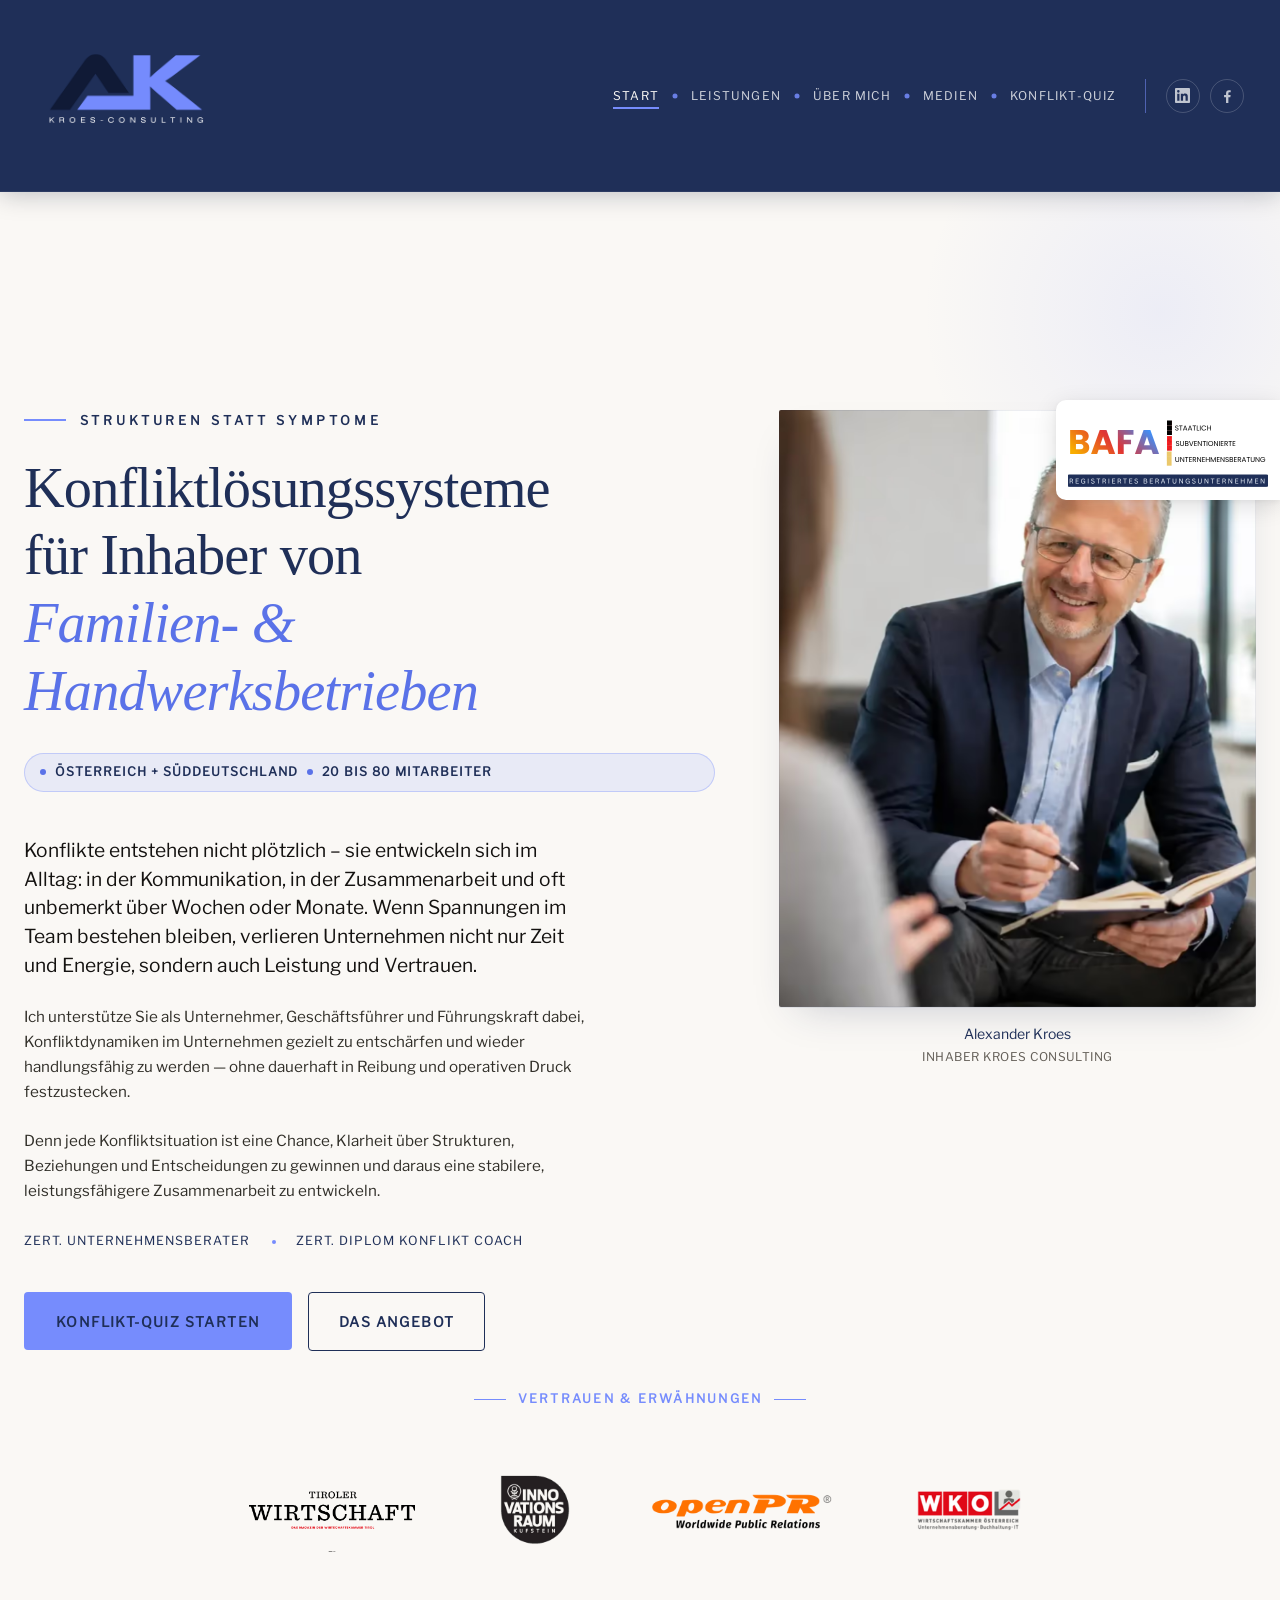
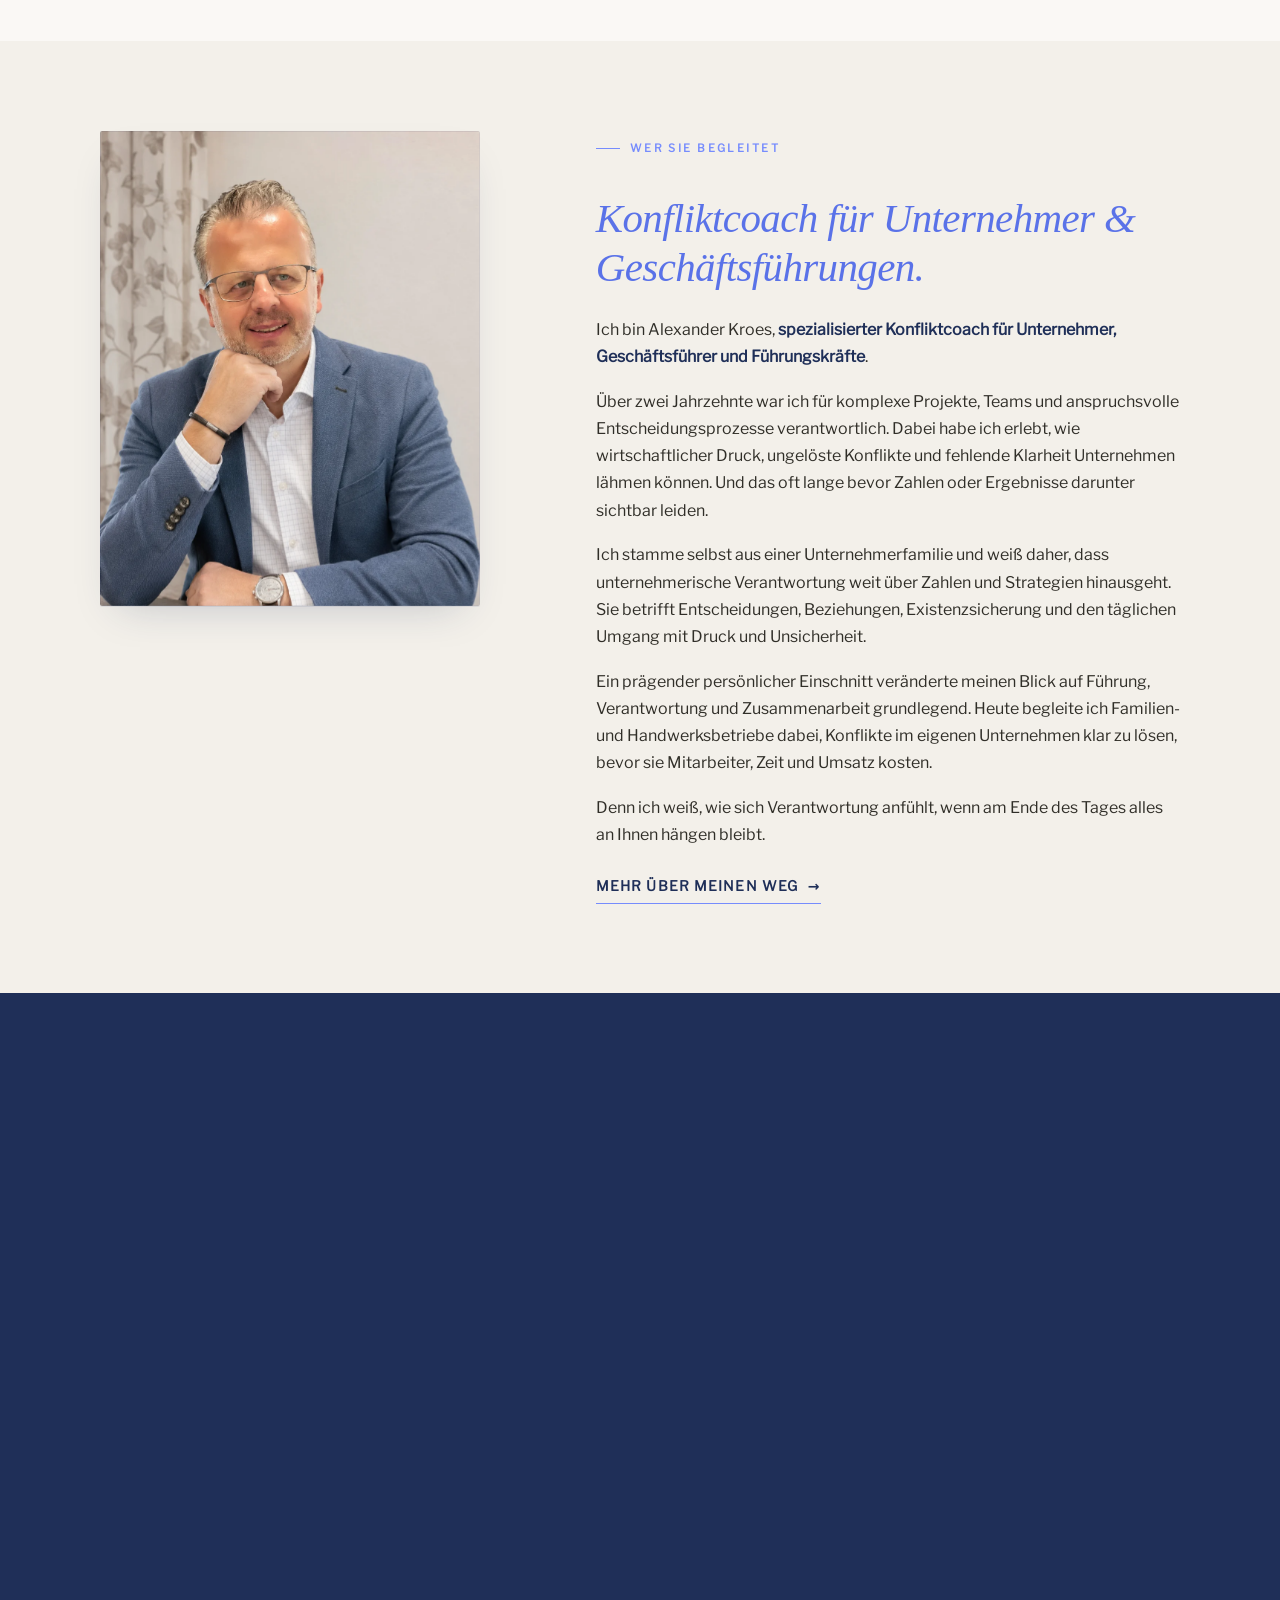
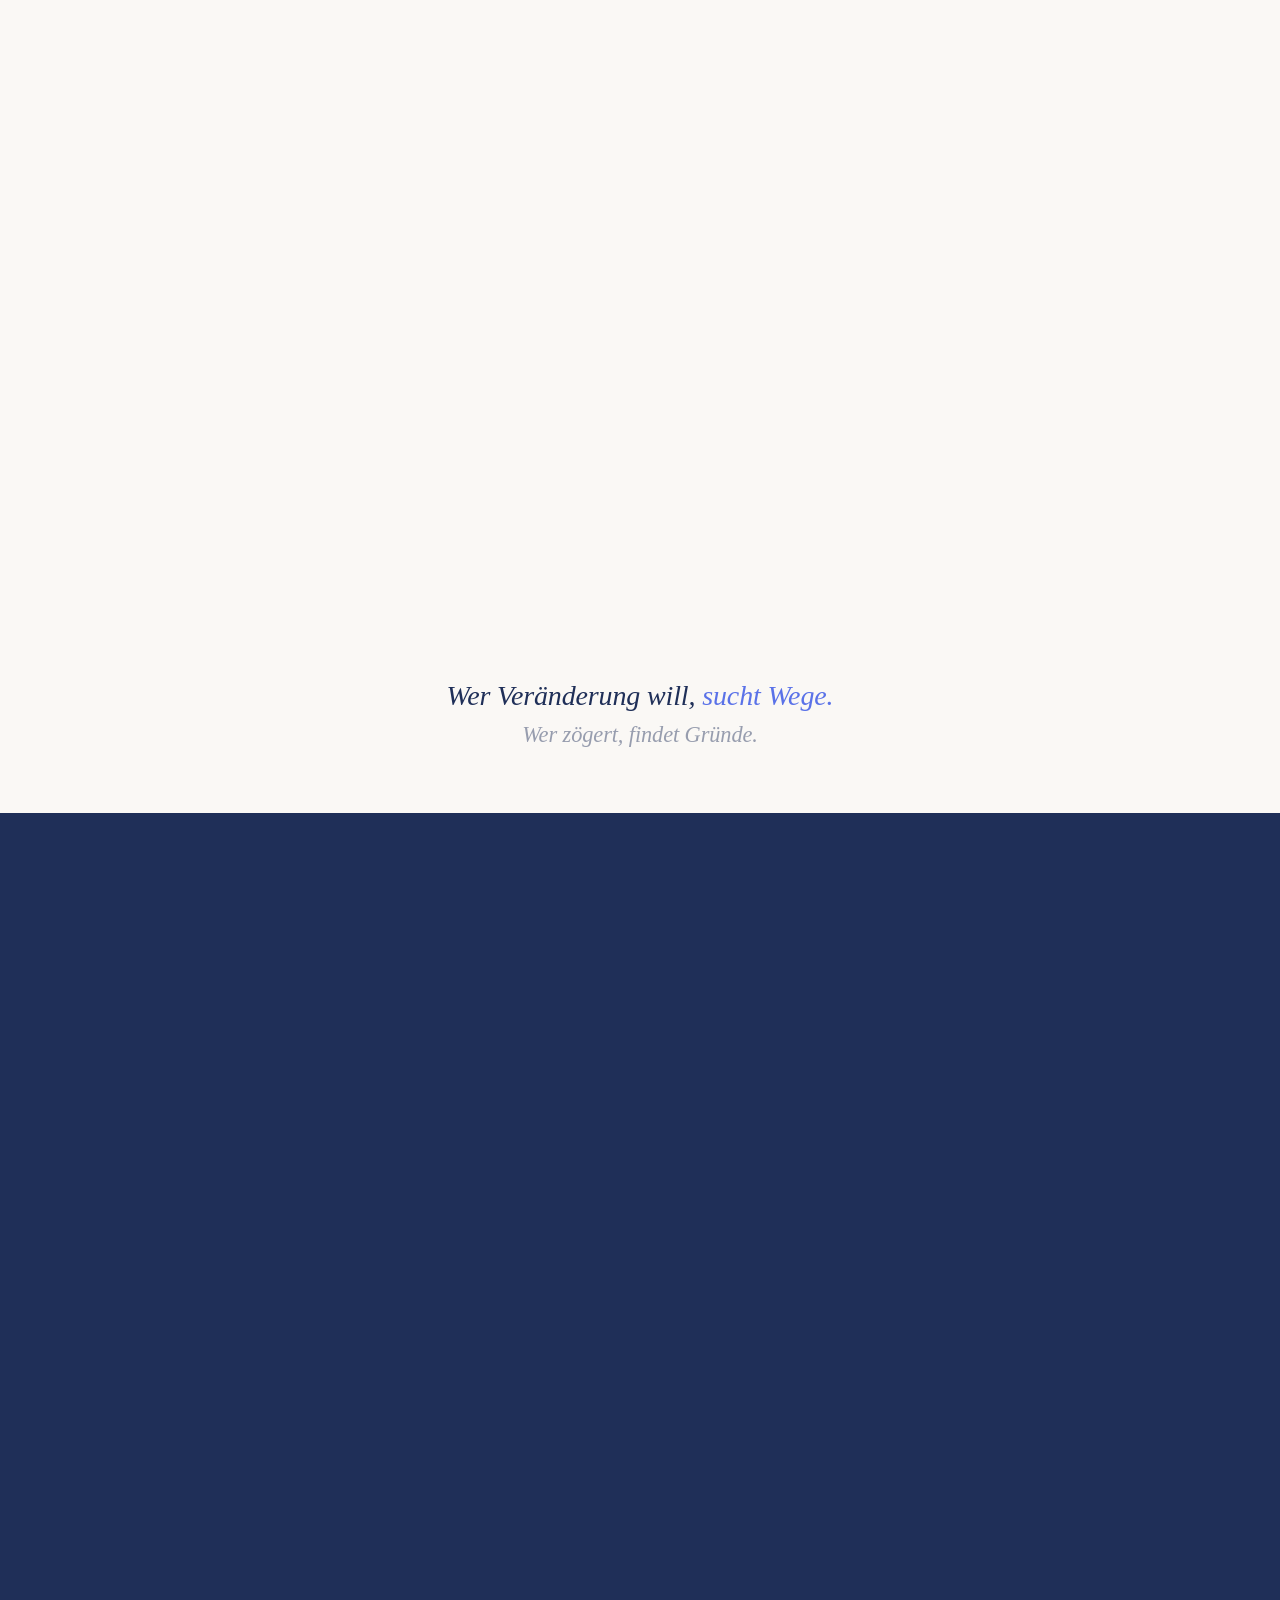
==== commit 6d8b4aa0: "BAFA-Siegel: Variante 2 (200x80) ersetzt Variante 1 -- gleiche Abmessungen; img-Cache-Buster ?v=2 ->" ====
--- a/index.html
+++ b/index.html
@@ -614,7 +614,7 @@
   <!-- Cloudflare Web Analytics --><script defer src='https://static.cloudflareinsights.com/beacon.min.js' data-cf-beacon='{"token": "0da3c59f06a34f4aaf22c33a0c50015e"}'></script><!-- End Cloudflare Web Analytics -->
   <!-- BAFA Siegel: Registriertes Beratungsunternehmen -->
   <a class="bafa-badge" href="https://www.bafa.de/DE/Wirtschaft/Beratung_Finanzierung/Unternehmensberatung/unternehmensberatung_node.html" target="_blank" rel="noopener" aria-label="BAFA - Registriertes Beratungsunternehmen (mehr Infos zur Foerderung)">
-    <img src="assets/img/bafa-siegel.png?v=2" alt="BAFA - Staatlich subventionierte Unternehmensberatung. Registriertes Beratungsunternehmen." loading="lazy" />
+    <img src="assets/img/bafa-siegel.png?v=3" alt="BAFA - Staatlich subventionierte Unternehmensberatung. Registriertes Beratungsunternehmen." loading="lazy" />
   </a>
 </body>
 </html>
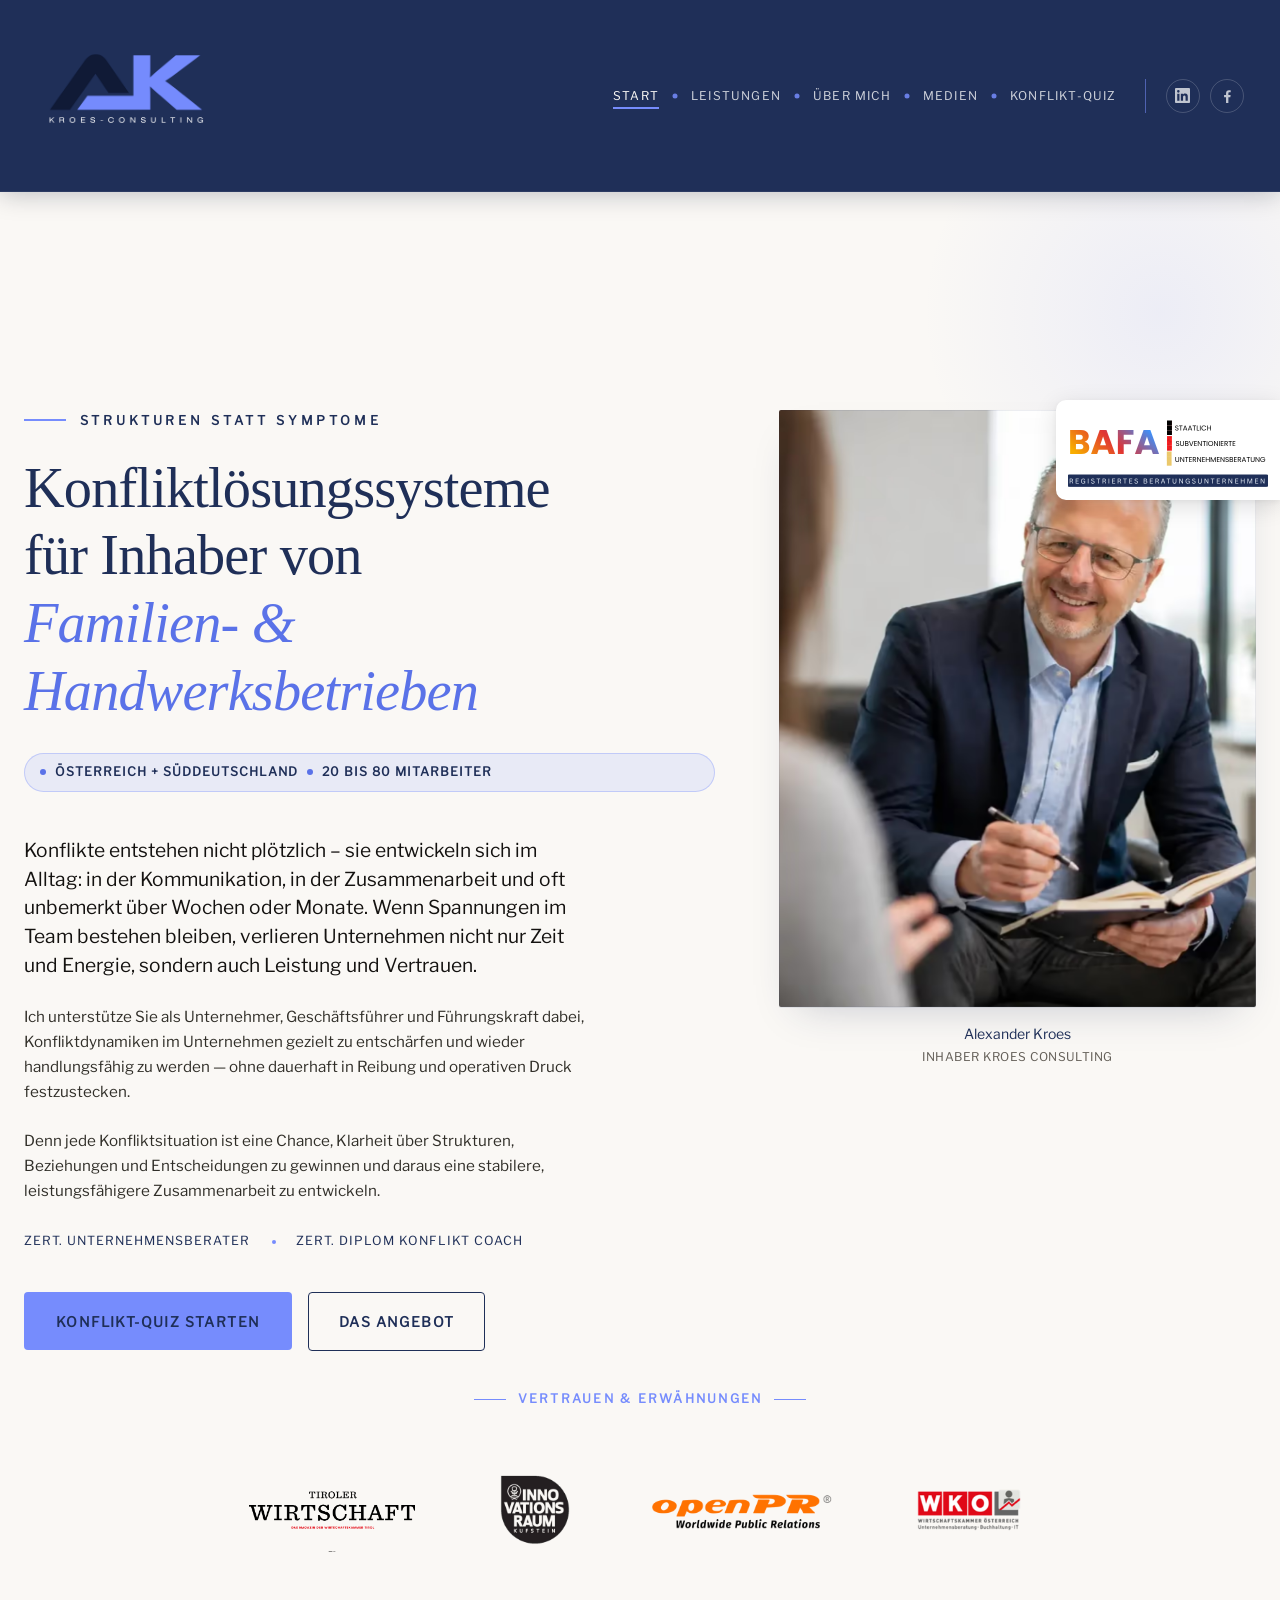
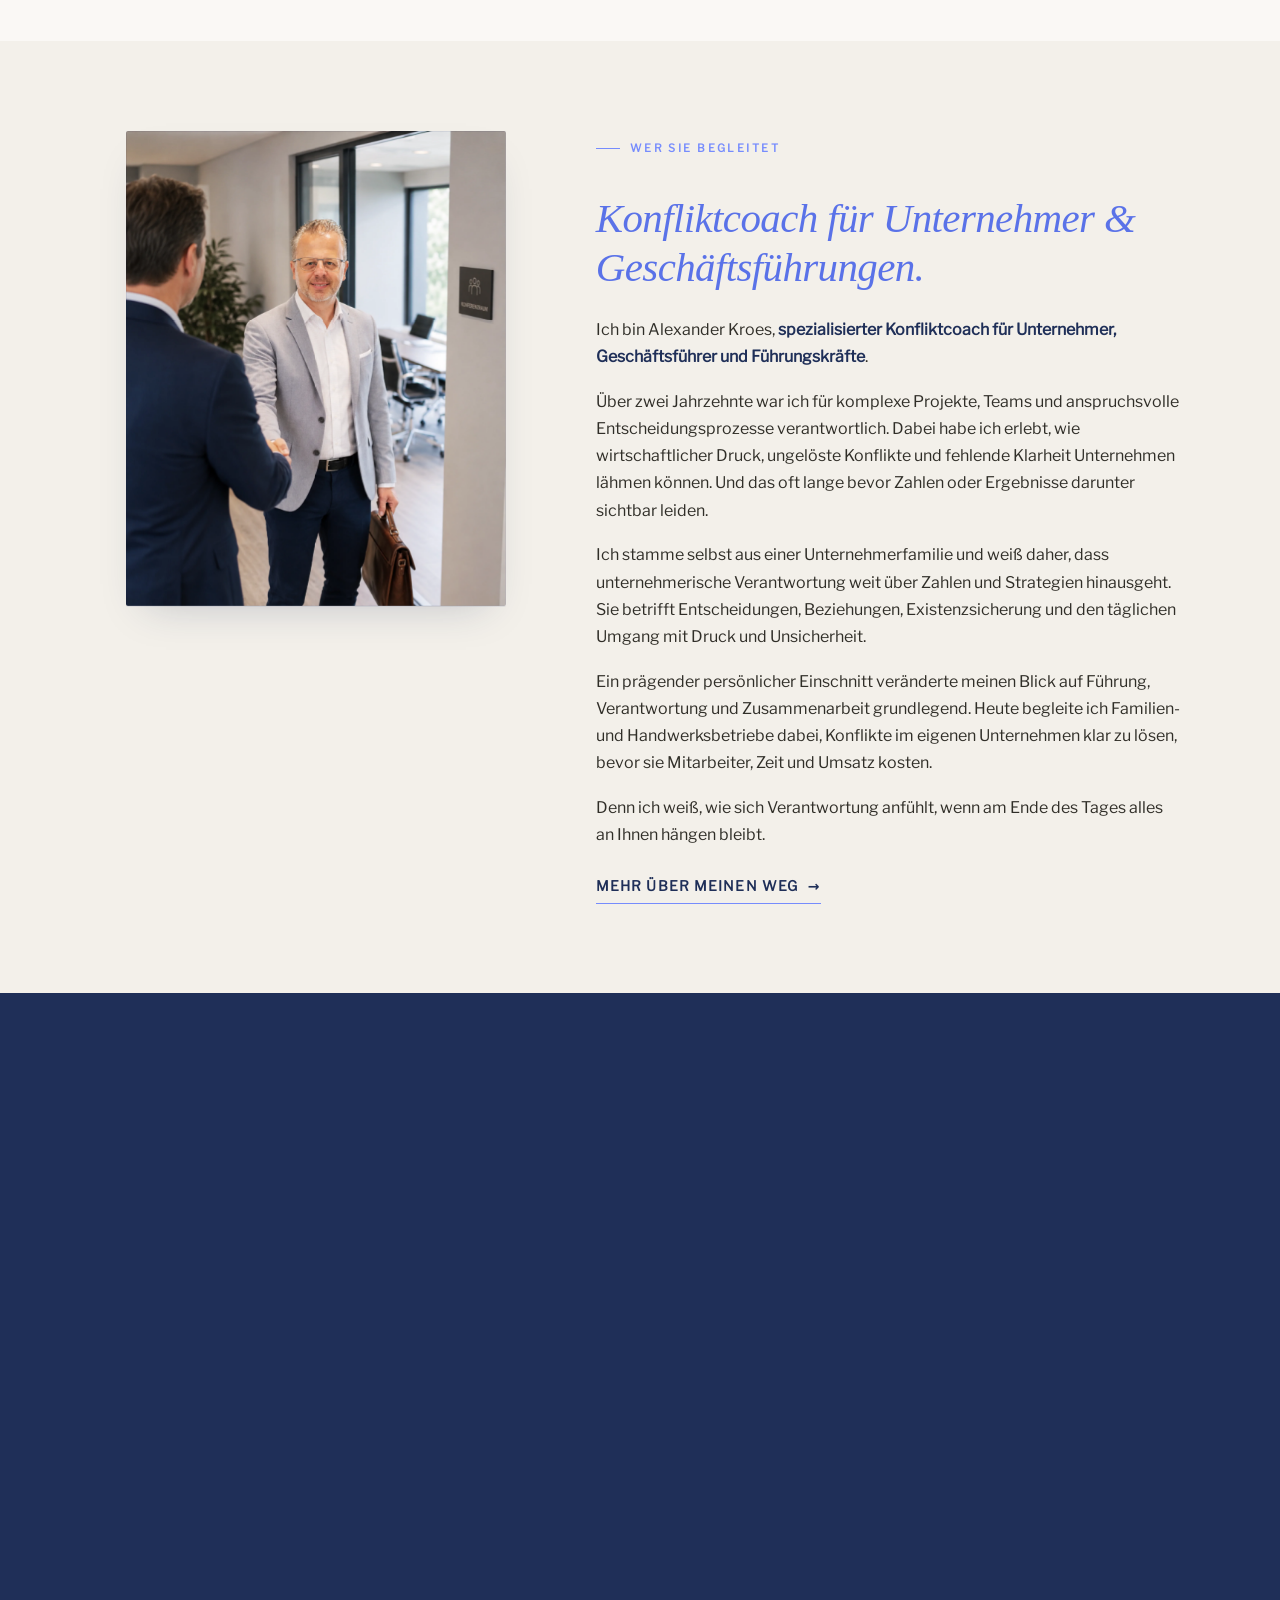
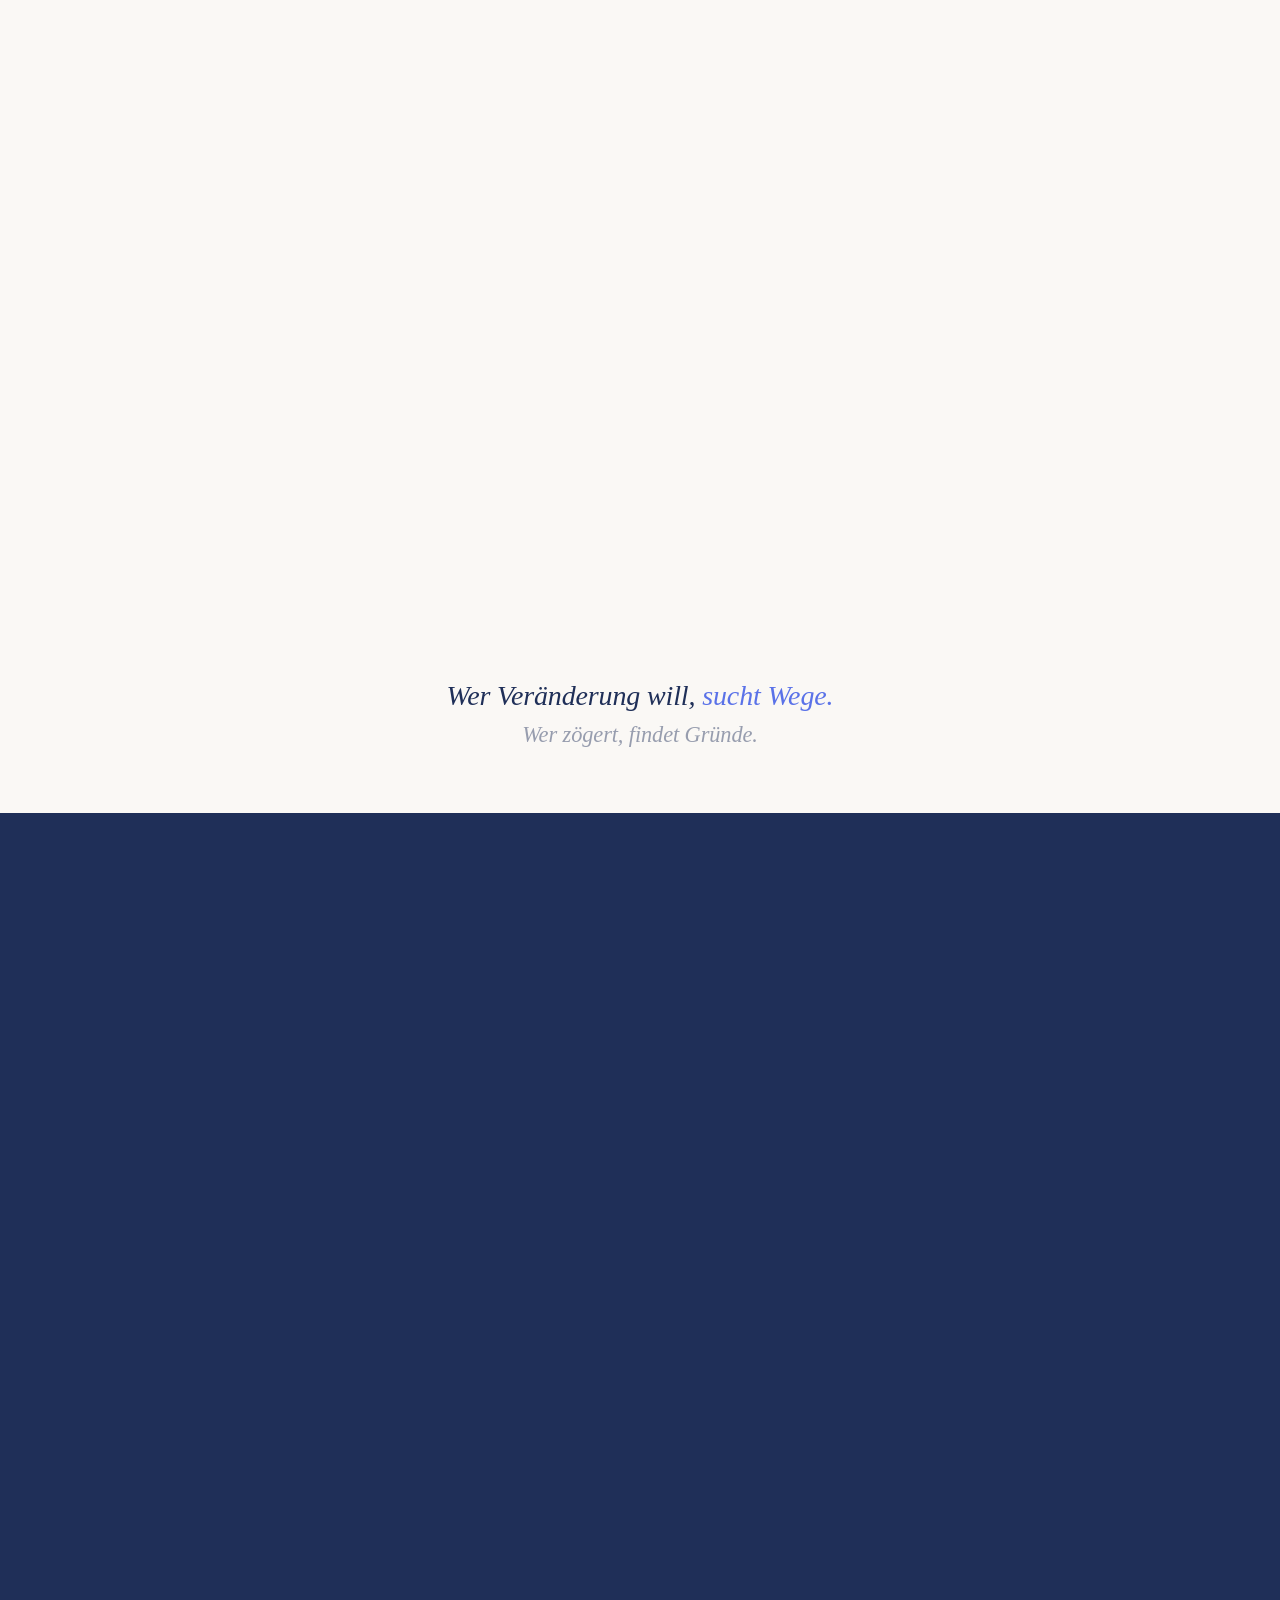
==== commit 1f17f28e: "Index Bio-Sektion: Portrait getauscht (alexander-kroes-19.webp -> alexander-kroes-24.webp) und horiz" ====
--- a/index.html
+++ b/index.html
@@ -17,7 +17,7 @@
   <link rel="preload" href="assets/css/style.min.css?v=21" as="style" onload="this.onload=null;this.rel='stylesheet'">
   <noscript><link rel="stylesheet" href="assets/css/style.min.css?v=21"></noscript>
   <style>
-.nav-social{border-inline-start-color:rgba(118,140,253,0.55)}.lb-hero{background:var(--warm-50);padding:clamp(11rem,17vw,16rem) 0 clamp(.75rem,1.5vw,1.5rem);position:relative;overflow:hidden}.lb-hero::before{content:'';position:absolute;top:-120px;right:-120px;width:480px;height:480px;background:radial-gradient(circle,rgba(118,140,253,.1) 0,rgba(118,140,253,0) 70%);pointer-events:none}.lb-hero-grid{display:grid;grid-template-columns:1.45fr 1fr;gap:clamp(2rem,5vw,5rem);align-items:start;max-width:1280px;margin:0 auto;padding:0 1.5rem;position:relative}.lb-content{display:flex;flex-direction:column;gap:1.5rem}.lb-eyebrow{display:inline-flex;align-items:center;gap:.85rem;font-family:var(--font-body);font-size:clamp(.72rem, 1vw, .85rem);font-weight:600;letter-spacing:.3em;text-transform:uppercase;color:var(--navy)}.lb-eyebrow::before{content:'';width:42px;height:2px;background:var(--peri)}.lb-headline{font-family:var(--font-display);font-weight:400;font-size:clamp(2.1rem, 4.4vw, 3.8rem);line-height:1.2;letter-spacing:-.015em;color:var(--navy);margin:0}.lb-headline>span{display:block}.lb-target-pill{display:inline-flex;align-items:center;gap:.55rem;margin:.25rem 0 1.25rem;padding:.5rem .95rem;background:rgba(118,140,253,.13);border:1px solid rgba(118,140,253,.34);border-radius:999px;font-family:var(--font-body);font-size:.78rem;font-weight:600;letter-spacing:.08em;text-transform:uppercase;color:var(--navy)}.lb-target-pill-dot{width:6px;height:6px;border-radius:50%;background:var(--peri-dark);flex-shrink:0}.lb-headline .lb-accent{color:var(--peri-dark);font-style:italic;font-weight:400;position:relative;display:inline-block}.lb-headline .lb-accent::after{content:'';position:absolute;left:0;right:0;bottom:.05em;height:.18em;background:rgba(118,140,253,.28);z-index:-1}.lb-sub{font-family:var(--font-body);font-size:clamp(1.05rem, 1.5vw, 1.3rem);font-weight:400;color:var(--ink-900);margin:0;line-height:1.5;max-width:560px}.lb-lede{font-family:var(--font-body);font-size:clamp(.95rem, 1.05vw, 1.05rem);font-weight:400;color:var(--ink-700,rgba(20,18,16,.78));margin:0;line-height:1.65;max-width:560px}.lb-creds{display:flex;flex-wrap:wrap;gap:.5rem 1.4rem;margin-top:.25rem;font-family:var(--font-body);font-size:.78rem;font-weight:500;color:var(--navy);letter-spacing:.08em;text-transform:uppercase}.lb-creds span{display:inline-flex;align-items:center;gap:.6rem}.lb-creds span+span::before{content:'';width:4px;height:4px;border-radius:50%;background:var(--peri);margin-right:.6rem}.lb-cta-row{display:flex;gap:1rem;flex-wrap:wrap;margin-top:1rem;align-items:center}.lb-btn-primary{background:var(--peri);color:var(--navy);font-family:var(--font-body);font-size:.875rem;font-weight:700;letter-spacing:.1em;text-transform:uppercase;padding:1.1rem 2rem;text-decoration:none;transition:all .2s;display:inline-block;border-radius:4px}.lb-btn-primary:hover{background:#5e76ec;transform:translateY(-2px);box-shadow:0 14px 32px rgba(118,140,253,.35)}.lb-btn-ghost{color:var(--navy);padding:1.05rem 1.85rem;border:1.5px solid var(--navy);font-family:var(--font-body);font-size:.875rem;font-weight:600;letter-spacing:.1em;text-transform:uppercase;text-decoration:none;transition:all .2s;border-radius:4px}.lb-btn-ghost:hover{background:var(--navy);color:#fff}.lb-badge{display:inline-flex;align-items:center;gap:.55rem;font-family:var(--font-body);font-size:.85rem;font-weight:500;color:var(--ink-900);letter-spacing:.01em}.lb-badge strong{font-weight:700;color:var(--navy)}.lb-certs{display:flex;align-items:center;justify-content:flex-start;flex-wrap:wrap;gap:1.75rem;margin-top:1.5rem;padding-top:1.5rem;border-top:1px solid rgba(31,47,88,.12)}.lb-certs img{height:72px;width:auto;object-fit:contain;display:block}.lb-portrait{position:relative;display:flex;flex-direction:column;align-items:center;gap:1rem;width:100%;margin-top:0}.lb-portrait-frame{position:relative;width:100%;max-width:504px;aspect-ratio:504/631;background:var(--warm-100);overflow:hidden;border-radius:2px;box-shadow:0 1px 0 rgba(31,47,88,.08),0 18px 40px -20px rgba(31,47,88,.25);transform:translateZ(0);transition:box-shadow .5s cubic-bezier(.22, 1, .36, 1),transform .5s cubic-bezier(.22, 1, .36, 1);cursor:pointer}.lb-portrait-frame::after{content:"";position:absolute;inset:0;border:1px solid rgba(31,47,88,.08);pointer-events:none;transition:border-color .5s cubic-bezier(.22, 1, .36, 1),inset .5s cubic-bezier(.22, 1, .36, 1)}.lb-portrait-frame img{width:100%;height:100%;object-fit:cover;object-position:center top;display:block;transition:transform .7s cubic-bezier(.22, 1, .36, 1),filter .5s cubic-bezier(.22, 1, .36, 1);will-change:transform}.lb-portrait-frame:hover{transform:translateY(-4px);box-shadow:0 1px 0 rgba(31,47,88,.1),0 28px 55px -22px rgba(31,47,88,.4)}.lb-portrait-frame:hover img{transform:scale(1.04);filter:saturate(1.08) contrast(1.02)}.lb-portrait-frame:hover::after{border-color:rgba(118,140,253,.55);inset:6px}@media (prefers-reduced-motion:reduce){.lb-portrait-frame,.lb-portrait-frame img,.lb-portrait-frame::after{transition:none}.lb-portrait-frame:hover{transform:none}.lb-portrait-frame:hover img{transform:none;filter:none}}.lb-portrait-cap{font-family:var(--font-body);font-size:.875rem;font-weight:500;color:var(--navy);text-align:center;line-height:1.5;margin:0}.lb-portrait-cap span{display:block;font-weight:400;font-size:.75rem;color:var(--ink-500,rgba(20,18,16,.55));letter-spacing:.04em;text-transform:uppercase;margin-top:.25rem}@media (max-width:960px){.lb-hero-grid{grid-template-columns:1fr;gap:2.5rem}.lb-portrait{order:2;margin-top:0}.lb-content{order:1}.lb-portrait-frame{max-width:340px}}@media (max-width:640px){.lb-headline{font-size:clamp(1.85rem, 6.8vw, 2.6rem)}.lb-creds{font-size:.7rem;gap:.4rem 1rem}.lb-press{flex-direction:column;align-items:flex-start;gap:.8rem}.lb-cta-row{flex-direction:column;align-items:stretch}.lb-cta-row a{text-align:center}}.v1-press{background:var(--warm-50);padding:clamp(.75rem,1.5vw,1.5rem) 0 clamp(2.5rem,5vw,4rem);border-bottom:1px solid rgba(31,47,88,.06)}.v1-press-tag{display:flex;align-items:center;justify-content:center;gap:.7rem;font-family:var(--font-body);font-size:.78rem;font-weight:600;letter-spacing:.18em;text-transform:uppercase;color:var(--peri);margin-bottom:clamp(1.5rem,3vw,2.2rem)}.v1-press-tag::after,.v1-press-tag::before{content:'';width:32px;height:1px;background:var(--peri)}.v1-press-grid{display:flex;flex-wrap:wrap;align-items:center;justify-content:center;gap:clamp(2rem,6vw,4.5rem)}.v1-press-grid img{max-height:90px;width:auto;max-width:280px;object-fit:contain;transition:transform .3s ease}.v1-press-grid img[src*=wko]{max-height:130px;max-width:220px}.v1-press-grid img:hover{transform:scale(1.08)}@media (max-width:768px){.v1-press-grid{gap:2rem}.v1-press-grid img{max-height:64px;max-width:180px}.v1-press-grid img[src*=wko]{max-height:92px;max-width:150px}}.v1-bento{content-visibility:auto;contain-intrinsic-size:0 1100px}.v1-bars{content-visibility:auto;contain-intrinsic-size:0 700px}.v1-scenarios{content-visibility:auto;contain-intrinsic-size:0 1100px}.v1-receipt-wrap{content-visibility:auto;contain-intrinsic-size:0 700px}.v1-offer{content-visibility:auto;contain-intrinsic-size:0 900px}.v1-quiz-cta{content-visibility:auto;contain-intrinsic-size:0 750px}.v1-testimonials{content-visibility:auto;contain-intrinsic-size:0 800px}.v1-trust{content-visibility:auto;contain-intrinsic-size:0 800px}.v1-faq{content-visibility:auto;contain-intrinsic-size:0 950px}.v1-insurance{content-visibility:auto;contain-intrinsic-size:0 350px}.footer{content-visibility:auto;contain-intrinsic-size:0 600px}.v1-bio{background:var(--warm-100);padding:clamp(4rem,7vw,6rem) 0}.v1-bio-grid{display:grid;grid-template-columns:0.85fr 1.15fr;gap:clamp(2rem,5vw,4.5rem);align-items:start;max-width:1080px;margin:0 auto}.v1-bio-photo{width:100%;display:flex;justify-content:flex-start}.v1-bio-frame{position:relative;width:100%;max-width:380px;aspect-ratio:4/5;background:var(--warm-50);border-radius:2px;overflow:hidden;box-shadow:0 1px 0 rgba(31,47,88,.08),0 18px 40px -20px rgba(31,47,88,.25);transform:translateZ(0);transition:box-shadow .5s cubic-bezier(.22,1,.36,1),transform .5s cubic-bezier(.22,1,.36,1);cursor:pointer}.v1-bio-frame::after{content:"";position:absolute;inset:0;border:1px solid rgba(31,47,88,.08);pointer-events:none;transition:border-color .5s cubic-bezier(.22,1,.36,1),inset .5s cubic-bezier(.22,1,.36,1)}.v1-bio-frame img{width:100%;height:100%;object-fit:cover;object-position:center top;display:block;transition:transform .7s cubic-bezier(.22,1,.36,1),filter .5s cubic-bezier(.22,1,.36,1);will-change:transform}.v1-bio-frame:hover{transform:translateY(-4px);box-shadow:0 1px 0 rgba(31,47,88,.1),0 28px 55px -22px rgba(31,47,88,.4)}.v1-bio-frame:hover img{transform:scale(1.04);filter:saturate(1.08) contrast(1.02)}.v1-bio-frame:hover::after{border-color:rgba(118,140,253,.55);inset:6px}.v1-bio-h2{font-family:var(--font-display);font-weight:400;font-size:clamp(1.75rem,3.2vw,2.6rem);line-height:1.2;letter-spacing:-.015em;color:var(--navy);margin:1rem 0 1.5rem}.v1-bio-h2 em{font-style:italic;color:var(--peri-dark,#5a72e8)}.v1-bio-text p{font-family:var(--font-body);font-size:clamp(1rem,1.2vw,1.1rem);line-height:1.7;color:var(--ink-700);margin:0 0 1.1rem;max-width:60ch}.v1-bio-text p strong{color:var(--navy);font-weight:600}.v1-bio-link{display:inline-flex;align-items:center;gap:.6rem;margin-top:.5rem;font-family:var(--font-body);font-size:.875rem;font-weight:600;letter-spacing:.08em;text-transform:uppercase;color:var(--navy);text-decoration:none;border-bottom:1.5px solid var(--peri);padding-bottom:.35rem;transition:color .2s ease,border-color .2s ease}.v1-bio-link span{transition:transform .2s ease}.v1-bio-link:hover{color:var(--peri-dark,#5a72e8);border-color:var(--peri-dark,#5a72e8)}.v1-bio-link:hover span{transform:translateX(4px)}@media (max-width:900px){.v1-bio-grid{grid-template-columns:1fr;gap:2rem}.v1-bio-photo{justify-content:center}.v1-bio-frame{max-width:300px}.v1-bio-h2{margin-top:0;text-align:center}.v1-bio-text .section-tag-v2{justify-content:center}.v1-bio-text p{margin-left:auto;margin-right:auto}.v1-bio-link{margin-left:auto;margin-right:auto;display:flex;width:fit-content}}@media (max-width:600px){.v1-bio{padding:clamp(2.5rem,6vw,4rem) 0}.v1-bio-frame{max-width:240px}.v1-bio-h2{font-size:clamp(1.55rem,6vw,2rem)}}@media (prefers-reduced-motion:reduce){.v1-bio-frame,.v1-bio-frame img,.v1-bio-frame::after,.v1-bio-link,.v1-bio-link span{transition:none}.v1-bio-frame:hover{transform:none}.v1-bio-frame:hover img{transform:none;filter:none}.v1-bio-link:hover span{transform:none}}  </style>
+.nav-social{border-inline-start-color:rgba(118,140,253,0.55)}.lb-hero{background:var(--warm-50);padding:clamp(11rem,17vw,16rem) 0 clamp(.75rem,1.5vw,1.5rem);position:relative;overflow:hidden}.lb-hero::before{content:'';position:absolute;top:-120px;right:-120px;width:480px;height:480px;background:radial-gradient(circle,rgba(118,140,253,.1) 0,rgba(118,140,253,0) 70%);pointer-events:none}.lb-hero-grid{display:grid;grid-template-columns:1.45fr 1fr;gap:clamp(2rem,5vw,5rem);align-items:start;max-width:1280px;margin:0 auto;padding:0 1.5rem;position:relative}.lb-content{display:flex;flex-direction:column;gap:1.5rem}.lb-eyebrow{display:inline-flex;align-items:center;gap:.85rem;font-family:var(--font-body);font-size:clamp(.72rem, 1vw, .85rem);font-weight:600;letter-spacing:.3em;text-transform:uppercase;color:var(--navy)}.lb-eyebrow::before{content:'';width:42px;height:2px;background:var(--peri)}.lb-headline{font-family:var(--font-display);font-weight:400;font-size:clamp(2.1rem, 4.4vw, 3.8rem);line-height:1.2;letter-spacing:-.015em;color:var(--navy);margin:0}.lb-headline>span{display:block}.lb-target-pill{display:inline-flex;align-items:center;gap:.55rem;margin:.25rem 0 1.25rem;padding:.5rem .95rem;background:rgba(118,140,253,.13);border:1px solid rgba(118,140,253,.34);border-radius:999px;font-family:var(--font-body);font-size:.78rem;font-weight:600;letter-spacing:.08em;text-transform:uppercase;color:var(--navy)}.lb-target-pill-dot{width:6px;height:6px;border-radius:50%;background:var(--peri-dark);flex-shrink:0}.lb-headline .lb-accent{color:var(--peri-dark);font-style:italic;font-weight:400;position:relative;display:inline-block}.lb-headline .lb-accent::after{content:'';position:absolute;left:0;right:0;bottom:.05em;height:.18em;background:rgba(118,140,253,.28);z-index:-1}.lb-sub{font-family:var(--font-body);font-size:clamp(1.05rem, 1.5vw, 1.3rem);font-weight:400;color:var(--ink-900);margin:0;line-height:1.5;max-width:560px}.lb-lede{font-family:var(--font-body);font-size:clamp(.95rem, 1.05vw, 1.05rem);font-weight:400;color:var(--ink-700,rgba(20,18,16,.78));margin:0;line-height:1.65;max-width:560px}.lb-creds{display:flex;flex-wrap:wrap;gap:.5rem 1.4rem;margin-top:.25rem;font-family:var(--font-body);font-size:.78rem;font-weight:500;color:var(--navy);letter-spacing:.08em;text-transform:uppercase}.lb-creds span{display:inline-flex;align-items:center;gap:.6rem}.lb-creds span+span::before{content:'';width:4px;height:4px;border-radius:50%;background:var(--peri);margin-right:.6rem}.lb-cta-row{display:flex;gap:1rem;flex-wrap:wrap;margin-top:1rem;align-items:center}.lb-btn-primary{background:var(--peri);color:var(--navy);font-family:var(--font-body);font-size:.875rem;font-weight:700;letter-spacing:.1em;text-transform:uppercase;padding:1.1rem 2rem;text-decoration:none;transition:all .2s;display:inline-block;border-radius:4px}.lb-btn-primary:hover{background:#5e76ec;transform:translateY(-2px);box-shadow:0 14px 32px rgba(118,140,253,.35)}.lb-btn-ghost{color:var(--navy);padding:1.05rem 1.85rem;border:1.5px solid var(--navy);font-family:var(--font-body);font-size:.875rem;font-weight:600;letter-spacing:.1em;text-transform:uppercase;text-decoration:none;transition:all .2s;border-radius:4px}.lb-btn-ghost:hover{background:var(--navy);color:#fff}.lb-badge{display:inline-flex;align-items:center;gap:.55rem;font-family:var(--font-body);font-size:.85rem;font-weight:500;color:var(--ink-900);letter-spacing:.01em}.lb-badge strong{font-weight:700;color:var(--navy)}.lb-certs{display:flex;align-items:center;justify-content:flex-start;flex-wrap:wrap;gap:1.75rem;margin-top:1.5rem;padding-top:1.5rem;border-top:1px solid rgba(31,47,88,.12)}.lb-certs img{height:72px;width:auto;object-fit:contain;display:block}.lb-portrait{position:relative;display:flex;flex-direction:column;align-items:center;gap:1rem;width:100%;margin-top:0}.lb-portrait-frame{position:relative;width:100%;max-width:504px;aspect-ratio:504/631;background:var(--warm-100);overflow:hidden;border-radius:2px;box-shadow:0 1px 0 rgba(31,47,88,.08),0 18px 40px -20px rgba(31,47,88,.25);transform:translateZ(0);transition:box-shadow .5s cubic-bezier(.22, 1, .36, 1),transform .5s cubic-bezier(.22, 1, .36, 1);cursor:pointer}.lb-portrait-frame::after{content:"";position:absolute;inset:0;border:1px solid rgba(31,47,88,.08);pointer-events:none;transition:border-color .5s cubic-bezier(.22, 1, .36, 1),inset .5s cubic-bezier(.22, 1, .36, 1)}.lb-portrait-frame img{width:100%;height:100%;object-fit:cover;object-position:center top;display:block;transition:transform .7s cubic-bezier(.22, 1, .36, 1),filter .5s cubic-bezier(.22, 1, .36, 1);will-change:transform}.lb-portrait-frame:hover{transform:translateY(-4px);box-shadow:0 1px 0 rgba(31,47,88,.1),0 28px 55px -22px rgba(31,47,88,.4)}.lb-portrait-frame:hover img{transform:scale(1.04);filter:saturate(1.08) contrast(1.02)}.lb-portrait-frame:hover::after{border-color:rgba(118,140,253,.55);inset:6px}@media (prefers-reduced-motion:reduce){.lb-portrait-frame,.lb-portrait-frame img,.lb-portrait-frame::after{transition:none}.lb-portrait-frame:hover{transform:none}.lb-portrait-frame:hover img{transform:none;filter:none}}.lb-portrait-cap{font-family:var(--font-body);font-size:.875rem;font-weight:500;color:var(--navy);text-align:center;line-height:1.5;margin:0}.lb-portrait-cap span{display:block;font-weight:400;font-size:.75rem;color:var(--ink-500,rgba(20,18,16,.55));letter-spacing:.04em;text-transform:uppercase;margin-top:.25rem}@media (max-width:960px){.lb-hero-grid{grid-template-columns:1fr;gap:2.5rem}.lb-portrait{order:2;margin-top:0}.lb-content{order:1}.lb-portrait-frame{max-width:340px}}@media (max-width:640px){.lb-headline{font-size:clamp(1.85rem, 6.8vw, 2.6rem)}.lb-creds{font-size:.7rem;gap:.4rem 1rem}.lb-press{flex-direction:column;align-items:flex-start;gap:.8rem}.lb-cta-row{flex-direction:column;align-items:stretch}.lb-cta-row a{text-align:center}}.v1-press{background:var(--warm-50);padding:clamp(.75rem,1.5vw,1.5rem) 0 clamp(2.5rem,5vw,4rem);border-bottom:1px solid rgba(31,47,88,.06)}.v1-press-tag{display:flex;align-items:center;justify-content:center;gap:.7rem;font-family:var(--font-body);font-size:.78rem;font-weight:600;letter-spacing:.18em;text-transform:uppercase;color:var(--peri);margin-bottom:clamp(1.5rem,3vw,2.2rem)}.v1-press-tag::after,.v1-press-tag::before{content:'';width:32px;height:1px;background:var(--peri)}.v1-press-grid{display:flex;flex-wrap:wrap;align-items:center;justify-content:center;gap:clamp(2rem,6vw,4.5rem)}.v1-press-grid img{max-height:90px;width:auto;max-width:280px;object-fit:contain;transition:transform .3s ease}.v1-press-grid img[src*=wko]{max-height:130px;max-width:220px}.v1-press-grid img:hover{transform:scale(1.08)}@media (max-width:768px){.v1-press-grid{gap:2rem}.v1-press-grid img{max-height:64px;max-width:180px}.v1-press-grid img[src*=wko]{max-height:92px;max-width:150px}}.v1-bento{content-visibility:auto;contain-intrinsic-size:0 1100px}.v1-bars{content-visibility:auto;contain-intrinsic-size:0 700px}.v1-scenarios{content-visibility:auto;contain-intrinsic-size:0 1100px}.v1-receipt-wrap{content-visibility:auto;contain-intrinsic-size:0 700px}.v1-offer{content-visibility:auto;contain-intrinsic-size:0 900px}.v1-quiz-cta{content-visibility:auto;contain-intrinsic-size:0 750px}.v1-testimonials{content-visibility:auto;contain-intrinsic-size:0 800px}.v1-trust{content-visibility:auto;contain-intrinsic-size:0 800px}.v1-faq{content-visibility:auto;contain-intrinsic-size:0 950px}.v1-insurance{content-visibility:auto;contain-intrinsic-size:0 350px}.footer{content-visibility:auto;contain-intrinsic-size:0 600px}.v1-bio{background:var(--warm-100);padding:clamp(4rem,7vw,6rem) 0}.v1-bio-grid{display:grid;grid-template-columns:0.85fr 1.15fr;gap:clamp(2rem,5vw,4.5rem);align-items:start;max-width:1080px;margin:0 auto}.v1-bio-photo{width:100%;display:flex;justify-content:center}.v1-bio-frame{position:relative;width:100%;max-width:380px;aspect-ratio:4/5;background:var(--warm-50);border-radius:2px;overflow:hidden;box-shadow:0 1px 0 rgba(31,47,88,.08),0 18px 40px -20px rgba(31,47,88,.25);transform:translateZ(0);transition:box-shadow .5s cubic-bezier(.22,1,.36,1),transform .5s cubic-bezier(.22,1,.36,1);cursor:pointer}.v1-bio-frame::after{content:"";position:absolute;inset:0;border:1px solid rgba(31,47,88,.08);pointer-events:none;transition:border-color .5s cubic-bezier(.22,1,.36,1),inset .5s cubic-bezier(.22,1,.36,1)}.v1-bio-frame img{width:100%;height:100%;object-fit:cover;object-position:center top;display:block;transition:transform .7s cubic-bezier(.22,1,.36,1),filter .5s cubic-bezier(.22,1,.36,1);will-change:transform}.v1-bio-frame:hover{transform:translateY(-4px);box-shadow:0 1px 0 rgba(31,47,88,.1),0 28px 55px -22px rgba(31,47,88,.4)}.v1-bio-frame:hover img{transform:scale(1.04);filter:saturate(1.08) contrast(1.02)}.v1-bio-frame:hover::after{border-color:rgba(118,140,253,.55);inset:6px}.v1-bio-h2{font-family:var(--font-display);font-weight:400;font-size:clamp(1.75rem,3.2vw,2.6rem);line-height:1.2;letter-spacing:-.015em;color:var(--navy);margin:1rem 0 1.5rem}.v1-bio-h2 em{font-style:italic;color:var(--peri-dark,#5a72e8)}.v1-bio-text p{font-family:var(--font-body);font-size:clamp(1rem,1.2vw,1.1rem);line-height:1.7;color:var(--ink-700);margin:0 0 1.1rem;max-width:60ch}.v1-bio-text p strong{color:var(--navy);font-weight:600}.v1-bio-link{display:inline-flex;align-items:center;gap:.6rem;margin-top:.5rem;font-family:var(--font-body);font-size:.875rem;font-weight:600;letter-spacing:.08em;text-transform:uppercase;color:var(--navy);text-decoration:none;border-bottom:1.5px solid var(--peri);padding-bottom:.35rem;transition:color .2s ease,border-color .2s ease}.v1-bio-link span{transition:transform .2s ease}.v1-bio-link:hover{color:var(--peri-dark,#5a72e8);border-color:var(--peri-dark,#5a72e8)}.v1-bio-link:hover span{transform:translateX(4px)}@media (max-width:900px){.v1-bio-grid{grid-template-columns:1fr;gap:2rem}.v1-bio-photo{justify-content:center}.v1-bio-frame{max-width:300px}.v1-bio-h2{margin-top:0;text-align:center}.v1-bio-text .section-tag-v2{justify-content:center}.v1-bio-text p{margin-left:auto;margin-right:auto}.v1-bio-link{margin-left:auto;margin-right:auto;display:flex;width:fit-content}}@media (max-width:600px){.v1-bio{padding:clamp(2.5rem,6vw,4rem) 0}.v1-bio-frame{max-width:240px}.v1-bio-h2{font-size:clamp(1.55rem,6vw,2rem)}}@media (prefers-reduced-motion:reduce){.v1-bio-frame,.v1-bio-frame img,.v1-bio-frame::after,.v1-bio-link,.v1-bio-link span{transition:none}.v1-bio-frame:hover{transform:none}.v1-bio-frame:hover img{transform:none;filter:none}.v1-bio-link:hover span{transform:none}}  </style>
 </head>
 <body>
 
@@ -298,7 +298,7 @@
         <div class="v1-bio-grid">
           <div class="v1-bio-photo">
             <div class="v1-bio-frame">
-              <img src="assets/img/alexander-kroes-19.webp" alt="Alexander Kroes — Konfliktcoach für Unternehmer und Geschäftsführungen" loading="lazy" decoding="async" width="900" height="1125">
+              <img src="assets/img/alexander-kroes-24.webp" alt="Alexander Kroes — Konfliktcoach für Unternehmer und Geschäftsführungen" loading="lazy" decoding="async" width="900" height="1125">
             </div>
           </div>
           <div class="v1-bio-text">
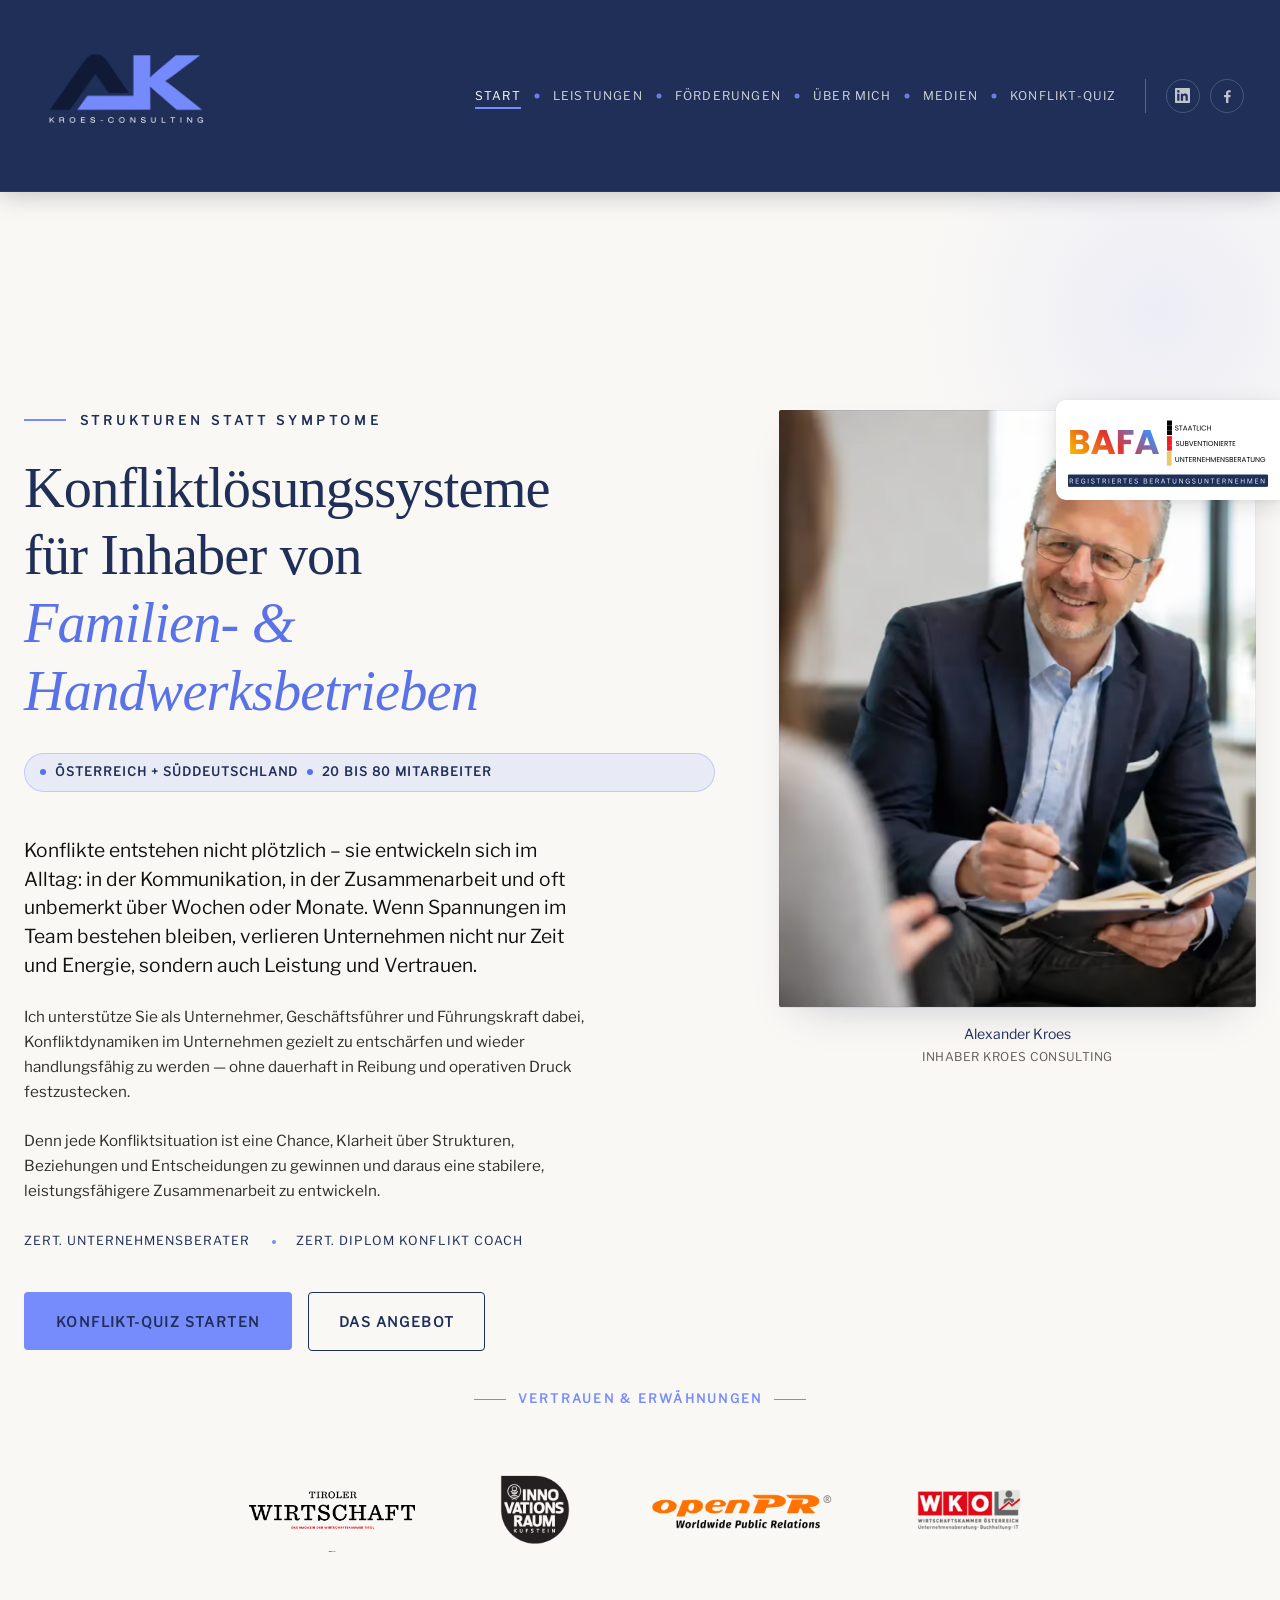
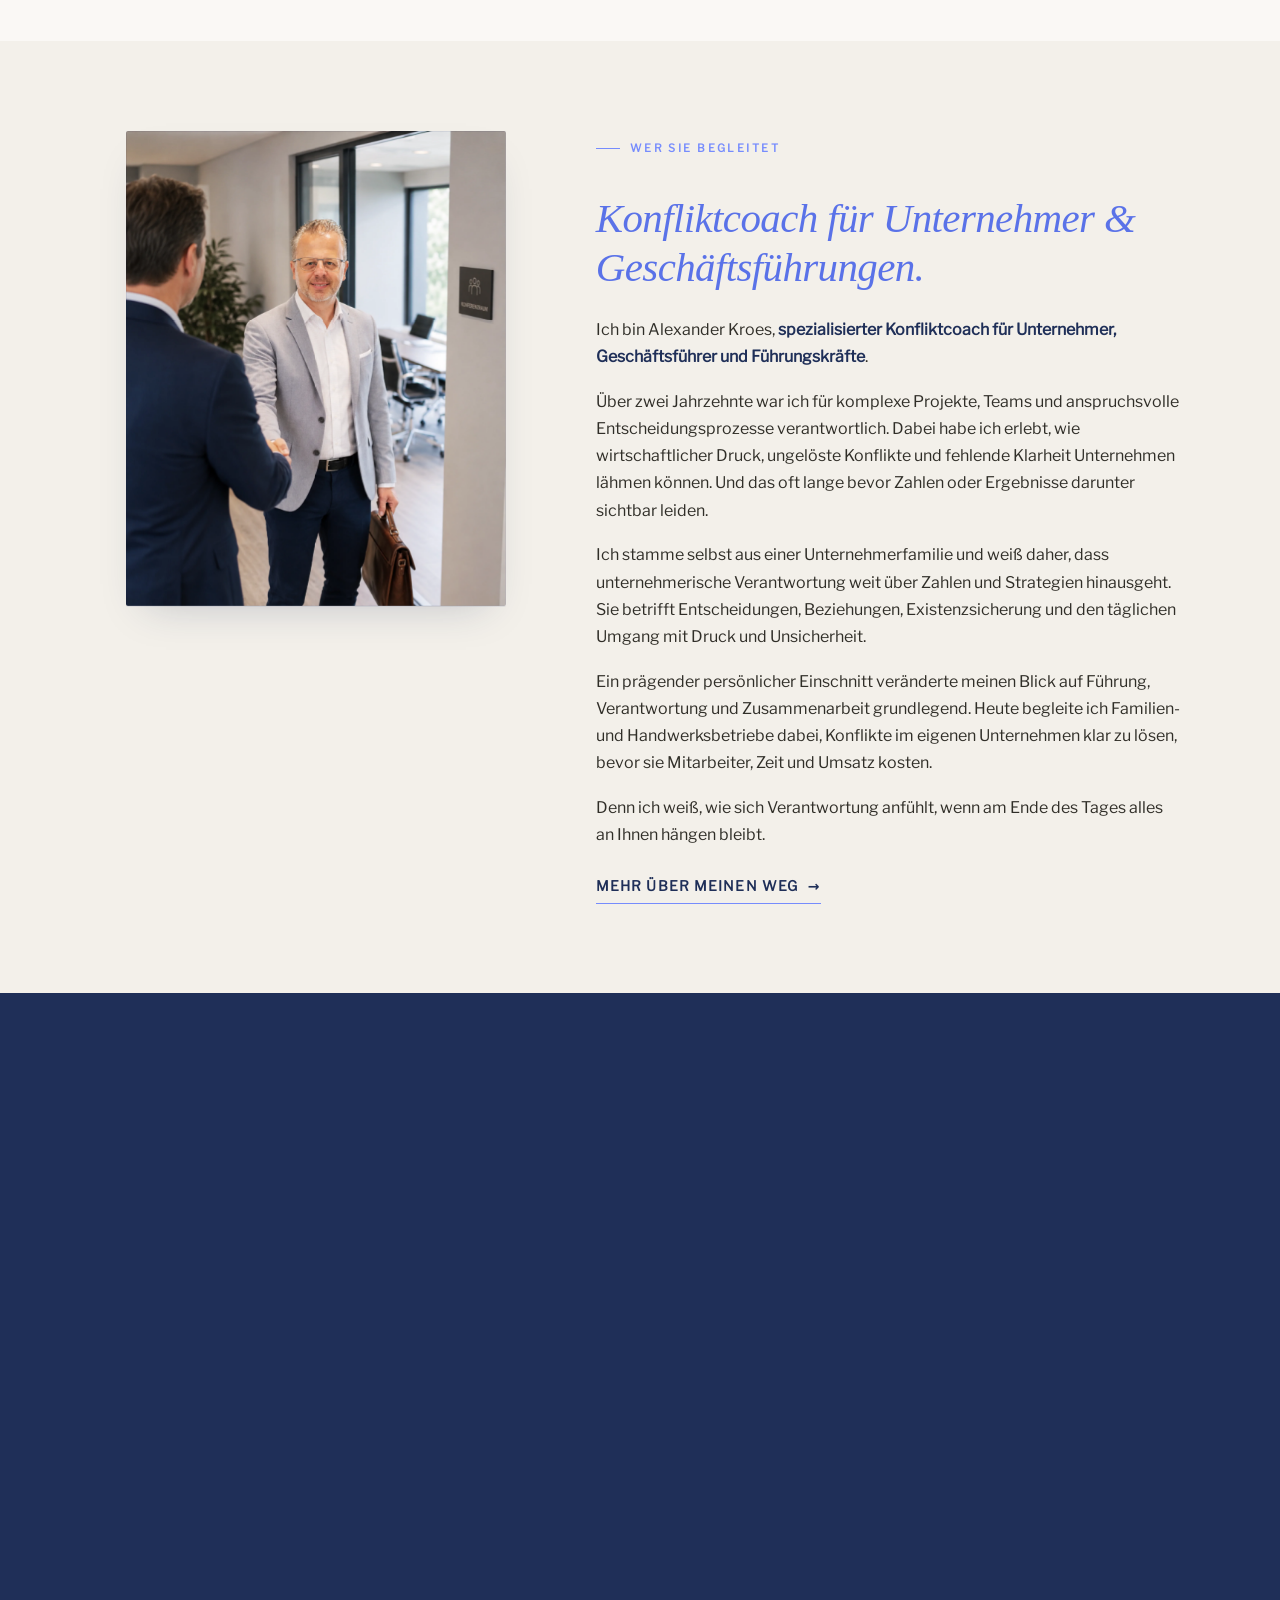
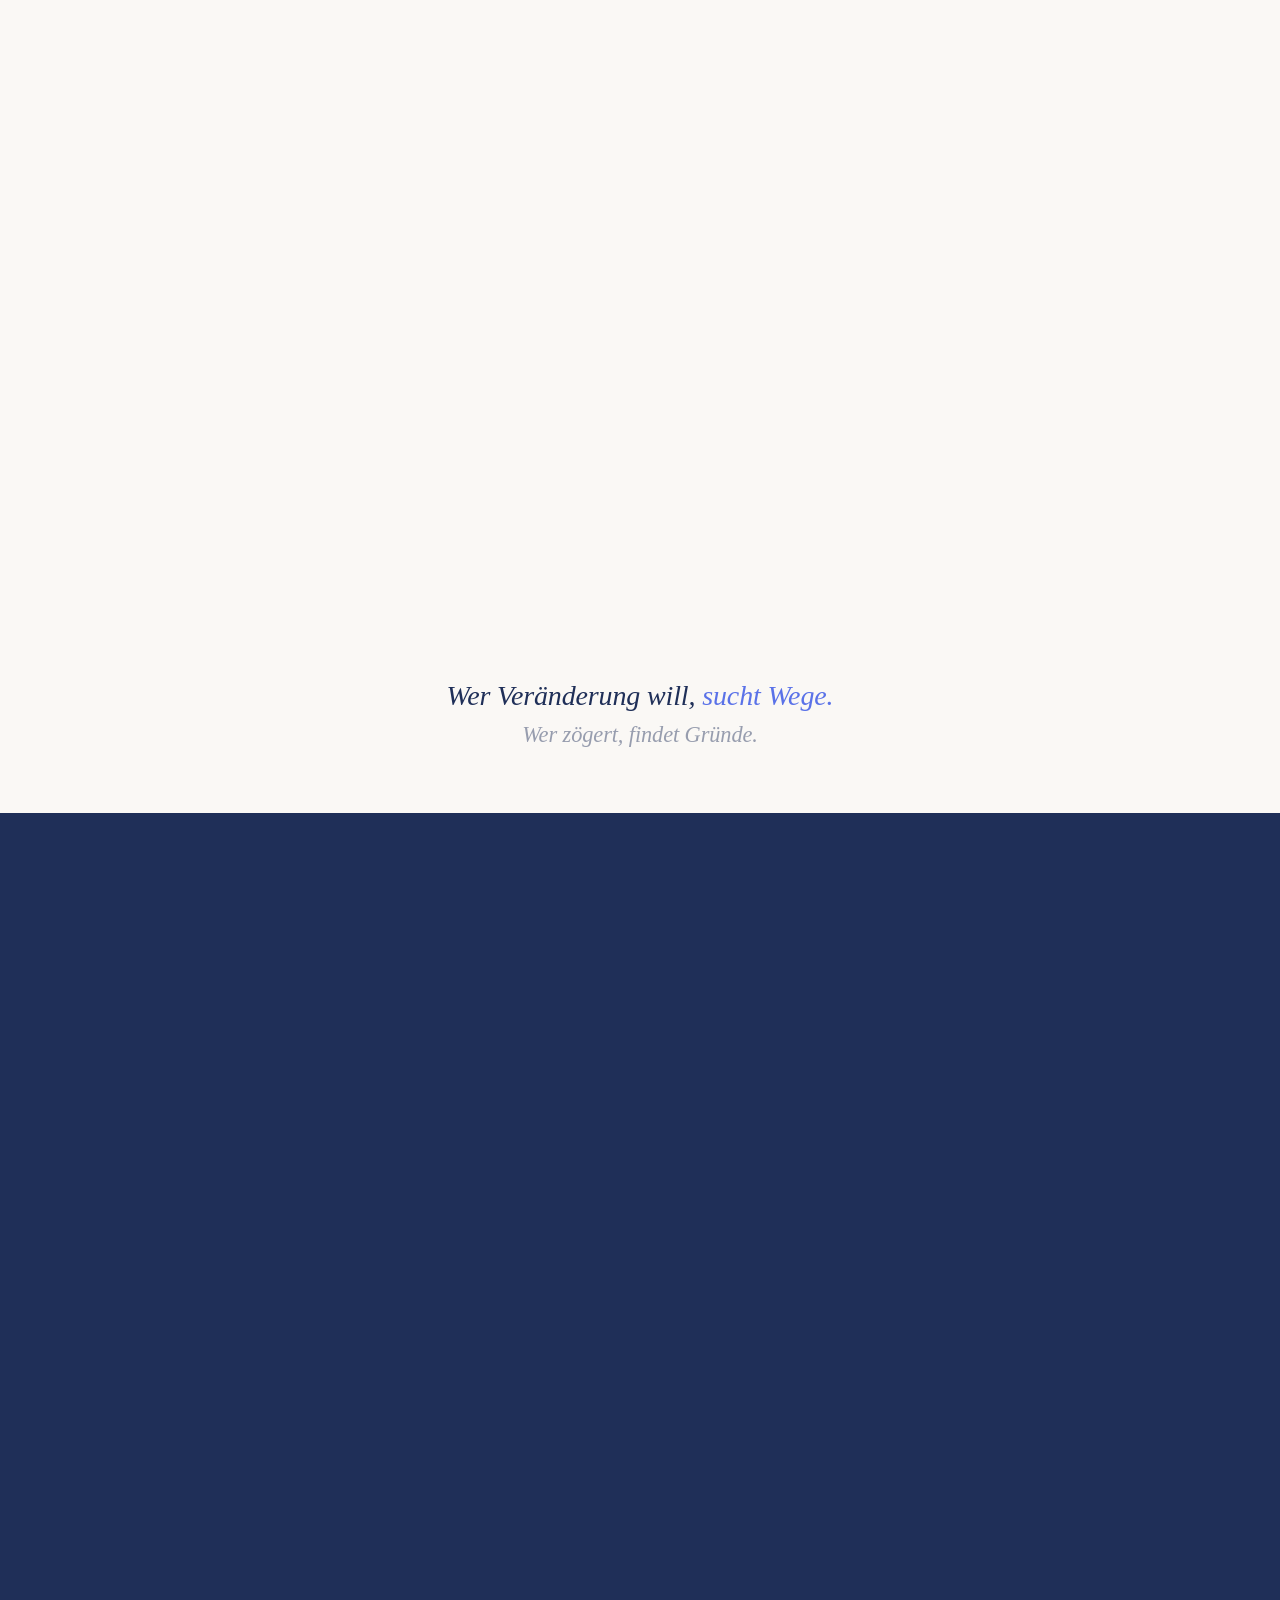
==== commit a1139e69: "Foerderungen-Seite verlinkt: (1) Header-Nav 'Foerderungen' rechts neben 'Leistungen' auf allen Seite" ====
--- a/index.html
+++ b/index.html
@@ -14,8 +14,8 @@
   <!-- Critical CSS inline (above-the-fold), Rest deferred -->
   <style>@font-face{font-family:'Libre Franklin';font-style:normal;font-weight:400;font-display:optional;src:url('fonts/libre-franklin-400.woff2') format('woff2')}:root{--navy:#1F2F58;--navy-hover:#273a6e;--navy-light:#2d4484;--navy-deep:#14203e;--navy-dark:#0b1530;--peri:#768CFD;--peri-hover:#8fa0fe;--peri-dark:#5a72e8;--peri-light:#b4c1fe;--warm-50:#faf8f5;--warm-100:#f3f0ea;--warm-200:#e8e3d8;--ink-900:#141210;--ink-800:#201e1a;--ink-700:#302e28;--ink-600:#484540;--ink-500:#645f58;--ink-400:#8a8680;--font-display:'Cormorant Garamond','Georgia',serif;--font-body:'Libre Franklin',system-ui,sans-serif;--w-max:1280px;--ease-out:cubic-bezier(0.16,1,0.3,1);--t-fast:140ms ease;--t-base:270ms ease;--topbar-h:0px}@media (max-width:768px){:root{--topbar-h:0px}}@media (max-width:540px){:root{--topbar-h:0px}}*,*::before,*::after{box-sizing:border-box;margin:0;padding:0}html{scroll-behavior:smooth;-webkit-text-size-adjust:100%;font-size:16px}body{font-family:var(--font-body);font-weight:400;color:var(--ink-700);background:var(--warm-50);line-height:1.65;overflow-x:hidden}img{max-width:100%;display:block;height:auto}a{color:inherit;text-decoration:none}ul{list-style:none}button{cursor:pointer;font-family:inherit;background:none;border:none}.container{width:100%;max-width:var(--w-max);margin-inline:auto;padding-inline:clamp(1.25rem,4vw,2rem)}.topbar{position:fixed;inset-block-start:0;inset-inline:0;z-index:301;height:var(--topbar-h);background:var(--navy-dark);color:rgba(255,255,255,0.72);font-family:var(--font-body);font-size:.78rem;font-weight:500;border-bottom:1px solid rgba(255,255,255,0.06)}.topbar-inner{display:flex;align-items:center;justify-content:space-between;height:100%;gap:1rem}.topbar-left,.topbar-right{display:flex;align-items:center;flex-wrap:nowrap}.topbar-left{gap:.4rem 1.5rem}.topbar-link{display:inline-flex;align-items:center;gap:.45rem;color:rgba(255,255,255,0.72);text-decoration:none;white-space:nowrap}.topbar-link svg{width:14px;height:14px;fill:none;stroke:currentColor;stroke-width:1.7;flex-shrink:0}.topbar-cta{display:inline-flex;align-items:center;gap:.45rem;color:var(--peri);text-decoration:none;font-weight:600;letter-spacing:.04em;white-space:nowrap}.topbar-cta svg{width:14px;height:14px;fill:none;stroke:currentColor;stroke-width:1.8;flex-shrink:0}@media (max-width:768px){.topbar{font-size:.72rem}.topbar-left{gap:.4rem 1rem}}@media (max-width:540px){.topbar-link--email{display:none}.topbar-link svg,.topbar-cta svg{width:13px;height:13px}}@media (max-width:380px){.topbar-cta-label{display:none}}.nav{position:relative;z-index:300;padding-block:1.1rem;background:var(--navy);border-bottom:1px solid rgba(255,255,255,0.06);box-shadow:0 2px 24px rgba(10,18,40,0.25)}.nav .nav-link{color:rgba(255,255,255,0.78)}.nav .nav-toggle span{background:var(--warm-50)}.nav-inner{display:flex;align-items:center;justify-content:space-between;gap:4rem}.nav-logo{margin-inline-end:2rem;display:flex;flex-direction:column;gap:.1rem;line-height:1.1}.nav-logo-img{display:block;height:auto}.nav-end{display:flex;align-items:center;gap:1.75rem}.nav-links{display:flex;align-items:center;gap:2rem}.nav-link{font-family:var(--font-body);font-size:.75rem;font-weight:500;letter-spacing:.1em;text-transform:uppercase;position:relative}.nav-link.active{color:var(--warm-50)}.nav-social{display:flex;align-items:center;gap:.65rem;padding-inline:.25rem;border-inline-start:1px solid rgba(255,255,255,0.12);padding-inline-start:1.25rem}.nav-social a{display:inline-flex;align-items:center;justify-content:center;width:34px;height:34px;border-radius:50%;color:rgba(255,255,255,0.72);border:1px solid rgba(255,255,255,0.18)}.nav-social svg{width:15px;height:15px;fill:currentColor}.nav-toggle{display:none;flex-direction:column;gap:5px;padding:.5rem;cursor:pointer}.nav-toggle span{display:block;width:22px;height:1.5px}@media (max-width:1024px){.nav-links,.nav-social{display:none}.nav-toggle{display:flex}.nav-end{gap:.75rem}}</style>
   <!-- Self-hosted Fonts via assets/css/style.css (DSGVO-konform) -->
-  <link rel="preload" href="assets/css/style.min.css?v=21" as="style" onload="this.onload=null;this.rel='stylesheet'">
-  <noscript><link rel="stylesheet" href="assets/css/style.min.css?v=21"></noscript>
+  <link rel="preload" href="assets/css/style.min.css?v=22" as="style" onload="this.onload=null;this.rel='stylesheet'">
+  <noscript><link rel="stylesheet" href="assets/css/style.min.css?v=22"></noscript>
   <style>
 .nav-social{border-inline-start-color:rgba(118,140,253,0.55)}.lb-hero{background:var(--warm-50);padding:clamp(11rem,17vw,16rem) 0 clamp(.75rem,1.5vw,1.5rem);position:relative;overflow:hidden}.lb-hero::before{content:'';position:absolute;top:-120px;right:-120px;width:480px;height:480px;background:radial-gradient(circle,rgba(118,140,253,.1) 0,rgba(118,140,253,0) 70%);pointer-events:none}.lb-hero-grid{display:grid;grid-template-columns:1.45fr 1fr;gap:clamp(2rem,5vw,5rem);align-items:start;max-width:1280px;margin:0 auto;padding:0 1.5rem;position:relative}.lb-content{display:flex;flex-direction:column;gap:1.5rem}.lb-eyebrow{display:inline-flex;align-items:center;gap:.85rem;font-family:var(--font-body);font-size:clamp(.72rem, 1vw, .85rem);font-weight:600;letter-spacing:.3em;text-transform:uppercase;color:var(--navy)}.lb-eyebrow::before{content:'';width:42px;height:2px;background:var(--peri)}.lb-headline{font-family:var(--font-display);font-weight:400;font-size:clamp(2.1rem, 4.4vw, 3.8rem);line-height:1.2;letter-spacing:-.015em;color:var(--navy);margin:0}.lb-headline>span{display:block}.lb-target-pill{display:inline-flex;align-items:center;gap:.55rem;margin:.25rem 0 1.25rem;padding:.5rem .95rem;background:rgba(118,140,253,.13);border:1px solid rgba(118,140,253,.34);border-radius:999px;font-family:var(--font-body);font-size:.78rem;font-weight:600;letter-spacing:.08em;text-transform:uppercase;color:var(--navy)}.lb-target-pill-dot{width:6px;height:6px;border-radius:50%;background:var(--peri-dark);flex-shrink:0}.lb-headline .lb-accent{color:var(--peri-dark);font-style:italic;font-weight:400;position:relative;display:inline-block}.lb-headline .lb-accent::after{content:'';position:absolute;left:0;right:0;bottom:.05em;height:.18em;background:rgba(118,140,253,.28);z-index:-1}.lb-sub{font-family:var(--font-body);font-size:clamp(1.05rem, 1.5vw, 1.3rem);font-weight:400;color:var(--ink-900);margin:0;line-height:1.5;max-width:560px}.lb-lede{font-family:var(--font-body);font-size:clamp(.95rem, 1.05vw, 1.05rem);font-weight:400;color:var(--ink-700,rgba(20,18,16,.78));margin:0;line-height:1.65;max-width:560px}.lb-creds{display:flex;flex-wrap:wrap;gap:.5rem 1.4rem;margin-top:.25rem;font-family:var(--font-body);font-size:.78rem;font-weight:500;color:var(--navy);letter-spacing:.08em;text-transform:uppercase}.lb-creds span{display:inline-flex;align-items:center;gap:.6rem}.lb-creds span+span::before{content:'';width:4px;height:4px;border-radius:50%;background:var(--peri);margin-right:.6rem}.lb-cta-row{display:flex;gap:1rem;flex-wrap:wrap;margin-top:1rem;align-items:center}.lb-btn-primary{background:var(--peri);color:var(--navy);font-family:var(--font-body);font-size:.875rem;font-weight:700;letter-spacing:.1em;text-transform:uppercase;padding:1.1rem 2rem;text-decoration:none;transition:all .2s;display:inline-block;border-radius:4px}.lb-btn-primary:hover{background:#5e76ec;transform:translateY(-2px);box-shadow:0 14px 32px rgba(118,140,253,.35)}.lb-btn-ghost{color:var(--navy);padding:1.05rem 1.85rem;border:1.5px solid var(--navy);font-family:var(--font-body);font-size:.875rem;font-weight:600;letter-spacing:.1em;text-transform:uppercase;text-decoration:none;transition:all .2s;border-radius:4px}.lb-btn-ghost:hover{background:var(--navy);color:#fff}.lb-badge{display:inline-flex;align-items:center;gap:.55rem;font-family:var(--font-body);font-size:.85rem;font-weight:500;color:var(--ink-900);letter-spacing:.01em}.lb-badge strong{font-weight:700;color:var(--navy)}.lb-certs{display:flex;align-items:center;justify-content:flex-start;flex-wrap:wrap;gap:1.75rem;margin-top:1.5rem;padding-top:1.5rem;border-top:1px solid rgba(31,47,88,.12)}.lb-certs img{height:72px;width:auto;object-fit:contain;display:block}.lb-portrait{position:relative;display:flex;flex-direction:column;align-items:center;gap:1rem;width:100%;margin-top:0}.lb-portrait-frame{position:relative;width:100%;max-width:504px;aspect-ratio:504/631;background:var(--warm-100);overflow:hidden;border-radius:2px;box-shadow:0 1px 0 rgba(31,47,88,.08),0 18px 40px -20px rgba(31,47,88,.25);transform:translateZ(0);transition:box-shadow .5s cubic-bezier(.22, 1, .36, 1),transform .5s cubic-bezier(.22, 1, .36, 1);cursor:pointer}.lb-portrait-frame::after{content:"";position:absolute;inset:0;border:1px solid rgba(31,47,88,.08);pointer-events:none;transition:border-color .5s cubic-bezier(.22, 1, .36, 1),inset .5s cubic-bezier(.22, 1, .36, 1)}.lb-portrait-frame img{width:100%;height:100%;object-fit:cover;object-position:center top;display:block;transition:transform .7s cubic-bezier(.22, 1, .36, 1),filter .5s cubic-bezier(.22, 1, .36, 1);will-change:transform}.lb-portrait-frame:hover{transform:translateY(-4px);box-shadow:0 1px 0 rgba(31,47,88,.1),0 28px 55px -22px rgba(31,47,88,.4)}.lb-portrait-frame:hover img{transform:scale(1.04);filter:saturate(1.08) contrast(1.02)}.lb-portrait-frame:hover::after{border-color:rgba(118,140,253,.55);inset:6px}@media (prefers-reduced-motion:reduce){.lb-portrait-frame,.lb-portrait-frame img,.lb-portrait-frame::after{transition:none}.lb-portrait-frame:hover{transform:none}.lb-portrait-frame:hover img{transform:none;filter:none}}.lb-portrait-cap{font-family:var(--font-body);font-size:.875rem;font-weight:500;color:var(--navy);text-align:center;line-height:1.5;margin:0}.lb-portrait-cap span{display:block;font-weight:400;font-size:.75rem;color:var(--ink-500,rgba(20,18,16,.55));letter-spacing:.04em;text-transform:uppercase;margin-top:.25rem}@media (max-width:960px){.lb-hero-grid{grid-template-columns:1fr;gap:2.5rem}.lb-portrait{order:2;margin-top:0}.lb-content{order:1}.lb-portrait-frame{max-width:340px}}@media (max-width:640px){.lb-headline{font-size:clamp(1.85rem, 6.8vw, 2.6rem)}.lb-creds{font-size:.7rem;gap:.4rem 1rem}.lb-press{flex-direction:column;align-items:flex-start;gap:.8rem}.lb-cta-row{flex-direction:column;align-items:stretch}.lb-cta-row a{text-align:center}}.v1-press{background:var(--warm-50);padding:clamp(.75rem,1.5vw,1.5rem) 0 clamp(2.5rem,5vw,4rem);border-bottom:1px solid rgba(31,47,88,.06)}.v1-press-tag{display:flex;align-items:center;justify-content:center;gap:.7rem;font-family:var(--font-body);font-size:.78rem;font-weight:600;letter-spacing:.18em;text-transform:uppercase;color:var(--peri);margin-bottom:clamp(1.5rem,3vw,2.2rem)}.v1-press-tag::after,.v1-press-tag::before{content:'';width:32px;height:1px;background:var(--peri)}.v1-press-grid{display:flex;flex-wrap:wrap;align-items:center;justify-content:center;gap:clamp(2rem,6vw,4.5rem)}.v1-press-grid img{max-height:90px;width:auto;max-width:280px;object-fit:contain;transition:transform .3s ease}.v1-press-grid img[src*=wko]{max-height:130px;max-width:220px}.v1-press-grid img:hover{transform:scale(1.08)}@media (max-width:768px){.v1-press-grid{gap:2rem}.v1-press-grid img{max-height:64px;max-width:180px}.v1-press-grid img[src*=wko]{max-height:92px;max-width:150px}}.v1-bento{content-visibility:auto;contain-intrinsic-size:0 1100px}.v1-bars{content-visibility:auto;contain-intrinsic-size:0 700px}.v1-scenarios{content-visibility:auto;contain-intrinsic-size:0 1100px}.v1-receipt-wrap{content-visibility:auto;contain-intrinsic-size:0 700px}.v1-offer{content-visibility:auto;contain-intrinsic-size:0 900px}.v1-quiz-cta{content-visibility:auto;contain-intrinsic-size:0 750px}.v1-testimonials{content-visibility:auto;contain-intrinsic-size:0 800px}.v1-trust{content-visibility:auto;contain-intrinsic-size:0 800px}.v1-faq{content-visibility:auto;contain-intrinsic-size:0 950px}.v1-insurance{content-visibility:auto;contain-intrinsic-size:0 350px}.footer{content-visibility:auto;contain-intrinsic-size:0 600px}.v1-bio{background:var(--warm-100);padding:clamp(4rem,7vw,6rem) 0}.v1-bio-grid{display:grid;grid-template-columns:0.85fr 1.15fr;gap:clamp(2rem,5vw,4.5rem);align-items:start;max-width:1080px;margin:0 auto}.v1-bio-photo{width:100%;display:flex;justify-content:center}.v1-bio-frame{position:relative;width:100%;max-width:380px;aspect-ratio:4/5;background:var(--warm-50);border-radius:2px;overflow:hidden;box-shadow:0 1px 0 rgba(31,47,88,.08),0 18px 40px -20px rgba(31,47,88,.25);transform:translateZ(0);transition:box-shadow .5s cubic-bezier(.22,1,.36,1),transform .5s cubic-bezier(.22,1,.36,1);cursor:pointer}.v1-bio-frame::after{content:"";position:absolute;inset:0;border:1px solid rgba(31,47,88,.08);pointer-events:none;transition:border-color .5s cubic-bezier(.22,1,.36,1),inset .5s cubic-bezier(.22,1,.36,1)}.v1-bio-frame img{width:100%;height:100%;object-fit:cover;object-position:center top;display:block;transition:transform .7s cubic-bezier(.22,1,.36,1),filter .5s cubic-bezier(.22,1,.36,1);will-change:transform}.v1-bio-frame:hover{transform:translateY(-4px);box-shadow:0 1px 0 rgba(31,47,88,.1),0 28px 55px -22px rgba(31,47,88,.4)}.v1-bio-frame:hover img{transform:scale(1.04);filter:saturate(1.08) contrast(1.02)}.v1-bio-frame:hover::after{border-color:rgba(118,140,253,.55);inset:6px}.v1-bio-h2{font-family:var(--font-display);font-weight:400;font-size:clamp(1.75rem,3.2vw,2.6rem);line-height:1.2;letter-spacing:-.015em;color:var(--navy);margin:1rem 0 1.5rem}.v1-bio-h2 em{font-style:italic;color:var(--peri-dark,#5a72e8)}.v1-bio-text p{font-family:var(--font-body);font-size:clamp(1rem,1.2vw,1.1rem);line-height:1.7;color:var(--ink-700);margin:0 0 1.1rem;max-width:60ch}.v1-bio-text p strong{color:var(--navy);font-weight:600}.v1-bio-link{display:inline-flex;align-items:center;gap:.6rem;margin-top:.5rem;font-family:var(--font-body);font-size:.875rem;font-weight:600;letter-spacing:.08em;text-transform:uppercase;color:var(--navy);text-decoration:none;border-bottom:1.5px solid var(--peri);padding-bottom:.35rem;transition:color .2s ease,border-color .2s ease}.v1-bio-link span{transition:transform .2s ease}.v1-bio-link:hover{color:var(--peri-dark,#5a72e8);border-color:var(--peri-dark,#5a72e8)}.v1-bio-link:hover span{transform:translateX(4px)}@media (max-width:900px){.v1-bio-grid{grid-template-columns:1fr;gap:2rem}.v1-bio-photo{justify-content:center}.v1-bio-frame{max-width:300px}.v1-bio-h2{margin-top:0;text-align:center}.v1-bio-text .section-tag-v2{justify-content:center}.v1-bio-text p{margin-left:auto;margin-right:auto}.v1-bio-link{margin-left:auto;margin-right:auto;display:flex;width:fit-content}}@media (max-width:600px){.v1-bio{padding:clamp(2.5rem,6vw,4rem) 0}.v1-bio-frame{max-width:240px}.v1-bio-h2{font-size:clamp(1.55rem,6vw,2rem)}}@media (prefers-reduced-motion:reduce){.v1-bio-frame,.v1-bio-frame img,.v1-bio-frame::after,.v1-bio-link,.v1-bio-link span{transition:none}.v1-bio-frame:hover{transform:none}.v1-bio-frame:hover img{transform:none;filter:none}.v1-bio-link:hover span{transform:none}}  </style>
 </head>
@@ -28,6 +28,7 @@
         <ul class="nav-links" role="list">
           <li><a href="index.html" class="nav-link active">Start</a></li>
           <li><a href="leistungen.html" class="nav-link">Leistungen</a></li>
+          <li><a href="foerderungen.html" class="nav-link">Förderungen</a></li>
           <li><a href="ueber-uns.html" class="nav-link">Über mich</a></li>
           <li><a href="medien.html" class="nav-link">Medien</a></li>
           <li><a href="quiz.html" class="nav-link">Konflikt-Quiz</a></li>
@@ -50,6 +51,7 @@
   <div class="mobile-menu" id="mobileMenu" aria-hidden="true" role="dialog" aria-label="Mobilnavigation">
     <a href="index.html">Start</a>
     <a href="leistungen.html">Leistungen</a>
+    <a href="foerderungen.html">Förderungen</a>
     <a href="ueber-uns.html">Über mich</a>
     <a href="medien.html">Medien</a>
     <a href="quiz.html">Konflikt-Quiz</a>
@@ -563,6 +565,7 @@
         <div class="footer-col"><p class="footer-col-title">Leistungen</p>
           <ul class="footer-links" role="list">
             <li><a href="leadresolve.html">LeadResolve</a></li>
+            <li><a href="foerderungen.html">Förderungen</a></li>
             <li><a href="quiz.html">Konflikt-Quiz</a></li>
           </ul></div>
         <div class="footer-col"><p class="footer-col-title">Kontakt</p>
@@ -613,8 +616,8 @@
   </script>
   <!-- Cloudflare Web Analytics --><script defer src='https://static.cloudflareinsights.com/beacon.min.js' data-cf-beacon='{"token": "0da3c59f06a34f4aaf22c33a0c50015e"}'></script><!-- End Cloudflare Web Analytics -->
   <!-- BAFA Siegel: Registriertes Beratungsunternehmen -->
-  <a class="bafa-badge" href="https://www.bafa.de/DE/Wirtschaft/Beratung_Finanzierung/Unternehmensberatung/unternehmensberatung_node.html" target="_blank" rel="noopener" aria-label="BAFA - Registriertes Beratungsunternehmen (mehr Infos zur Foerderung)">
+  <aside class="bafa-badge" aria-label="BAFA - Registriertes Beratungsunternehmen">
     <img src="assets/img/bafa-siegel.png?v=3" alt="BAFA - Staatlich subventionierte Unternehmensberatung. Registriertes Beratungsunternehmen." loading="lazy" />
-  </a>
+  </aside>
 </body>
 </html>
--- a/assets/css/style.min.css
+++ b/assets/css/style.min.css
@@ -116,4 +116,4 @@
 .bafa-badge img{display:block;width:200px;height:auto}
 .bafa-badge:hover{transform:translateY(-50%) translateX(-4px);box-shadow:0 10px 32px rgba(20,18,16,.18),0 3px 8px rgba(20,18,16,.08)}
 @media (max-width:900px){.bafa-badge{padding:8px 10px}.bafa-badge img{width:160px}}
-@media (max-width:600px){.bafa-badge{top:auto;bottom:16px;transform:none;border-radius:10px;right:10px;padding:6px 8px}.bafa-badge img{width:120px}.bafa-badge:hover{transform:translateX(-2px)}}
+@media (max-width:600px){.bafa-badge{display:none}}
--- a/assets/css/style.min.css
+++ b/assets/css/style.min.css
@@ -116,4 +116,4 @@
 .bafa-badge img{display:block;width:200px;height:auto}
 .bafa-badge:hover{transform:translateY(-50%) translateX(-4px);box-shadow:0 10px 32px rgba(20,18,16,.18),0 3px 8px rgba(20,18,16,.08)}
 @media (max-width:900px){.bafa-badge{padding:8px 10px}.bafa-badge img{width:160px}}
-@media (max-width:600px){.bafa-badge{top:auto;bottom:16px;transform:none;border-radius:10px;right:10px;padding:6px 8px}.bafa-badge img{width:120px}.bafa-badge:hover{transform:translateX(-2px)}}
+@media (max-width:600px){.bafa-badge{display:none}}
